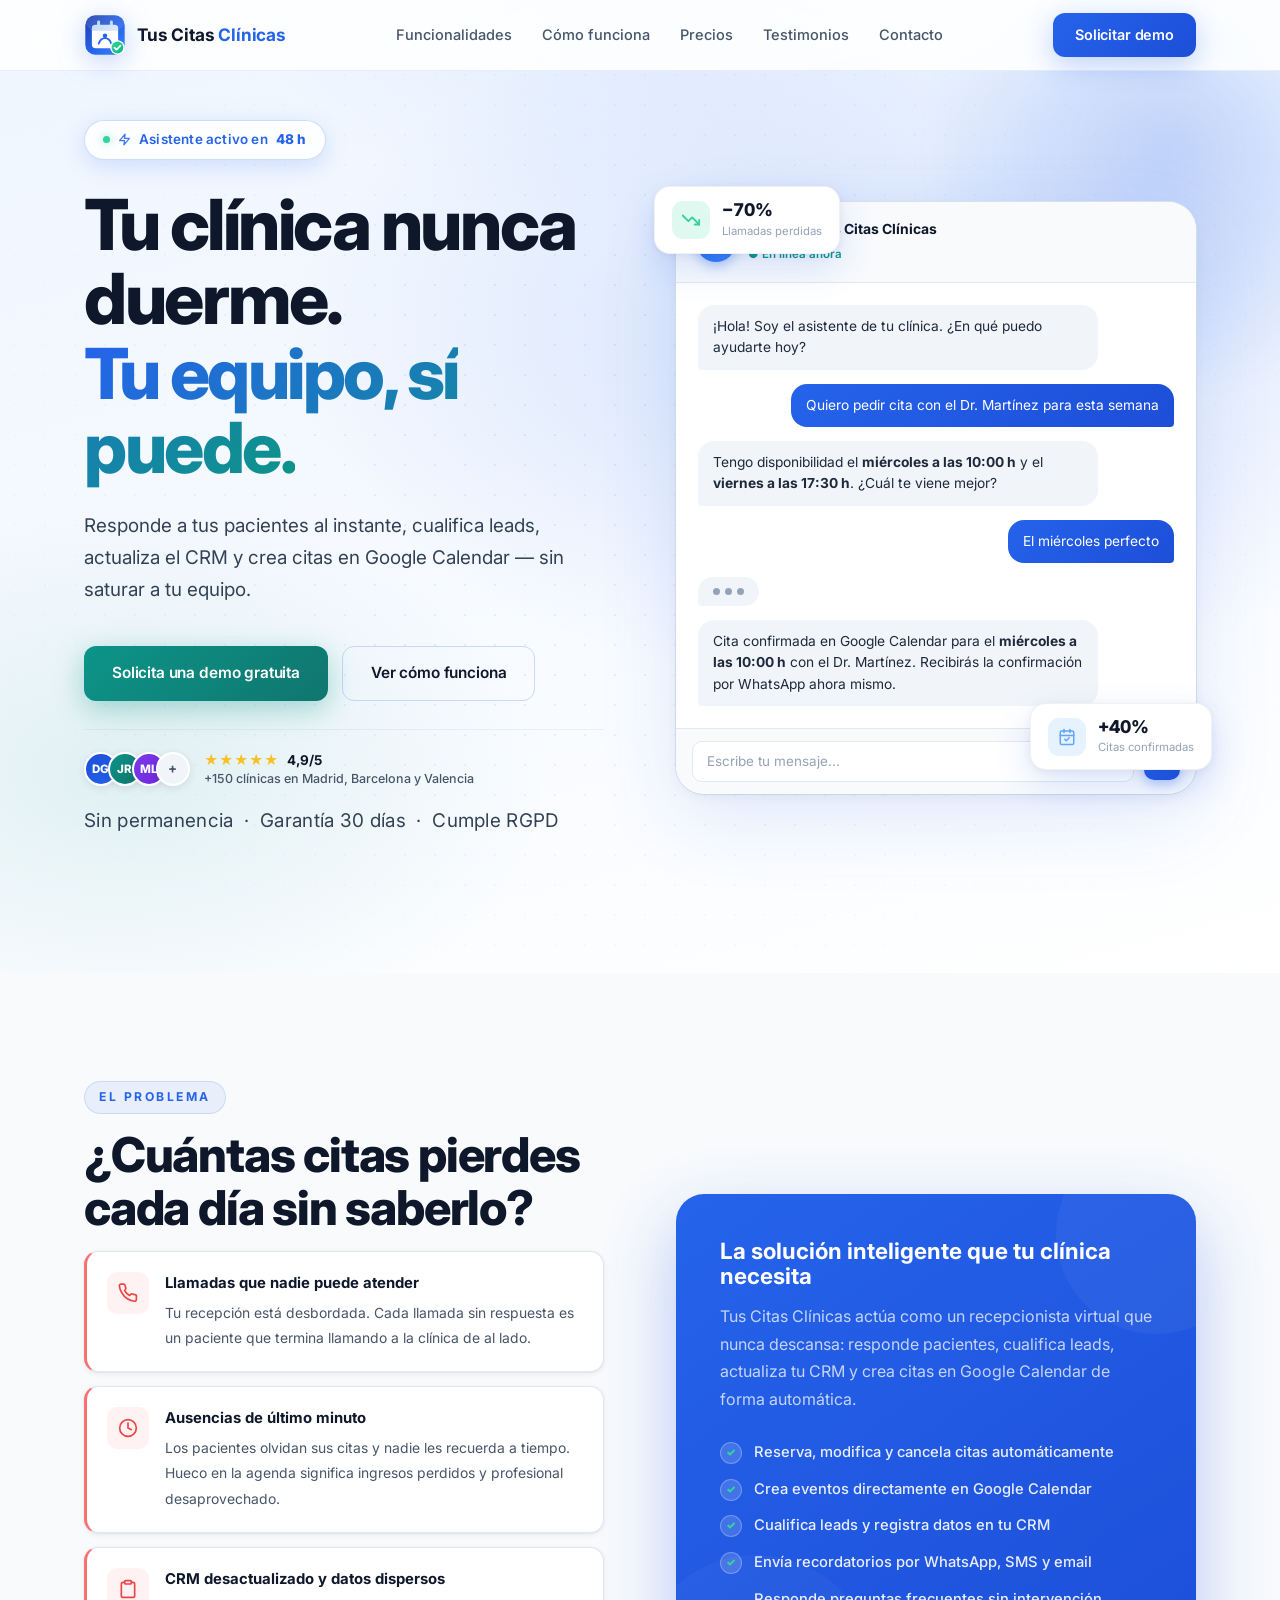
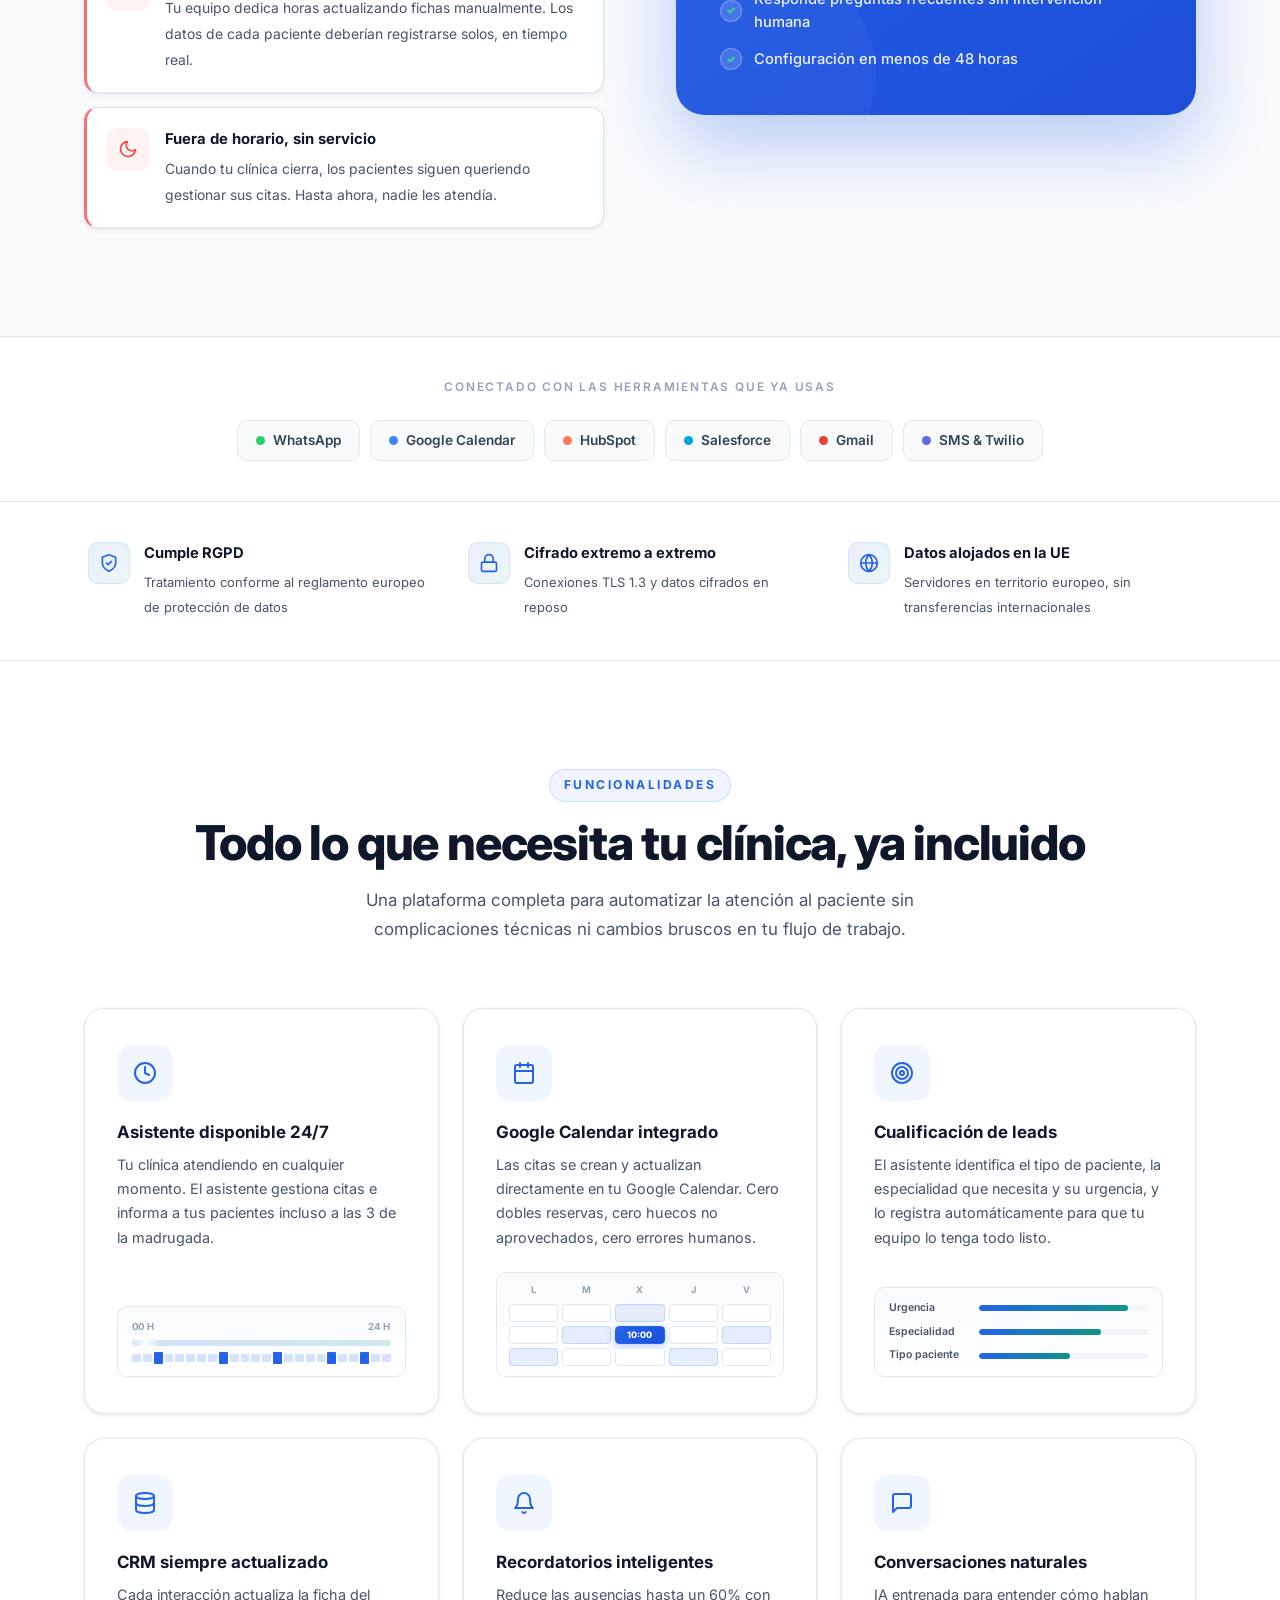
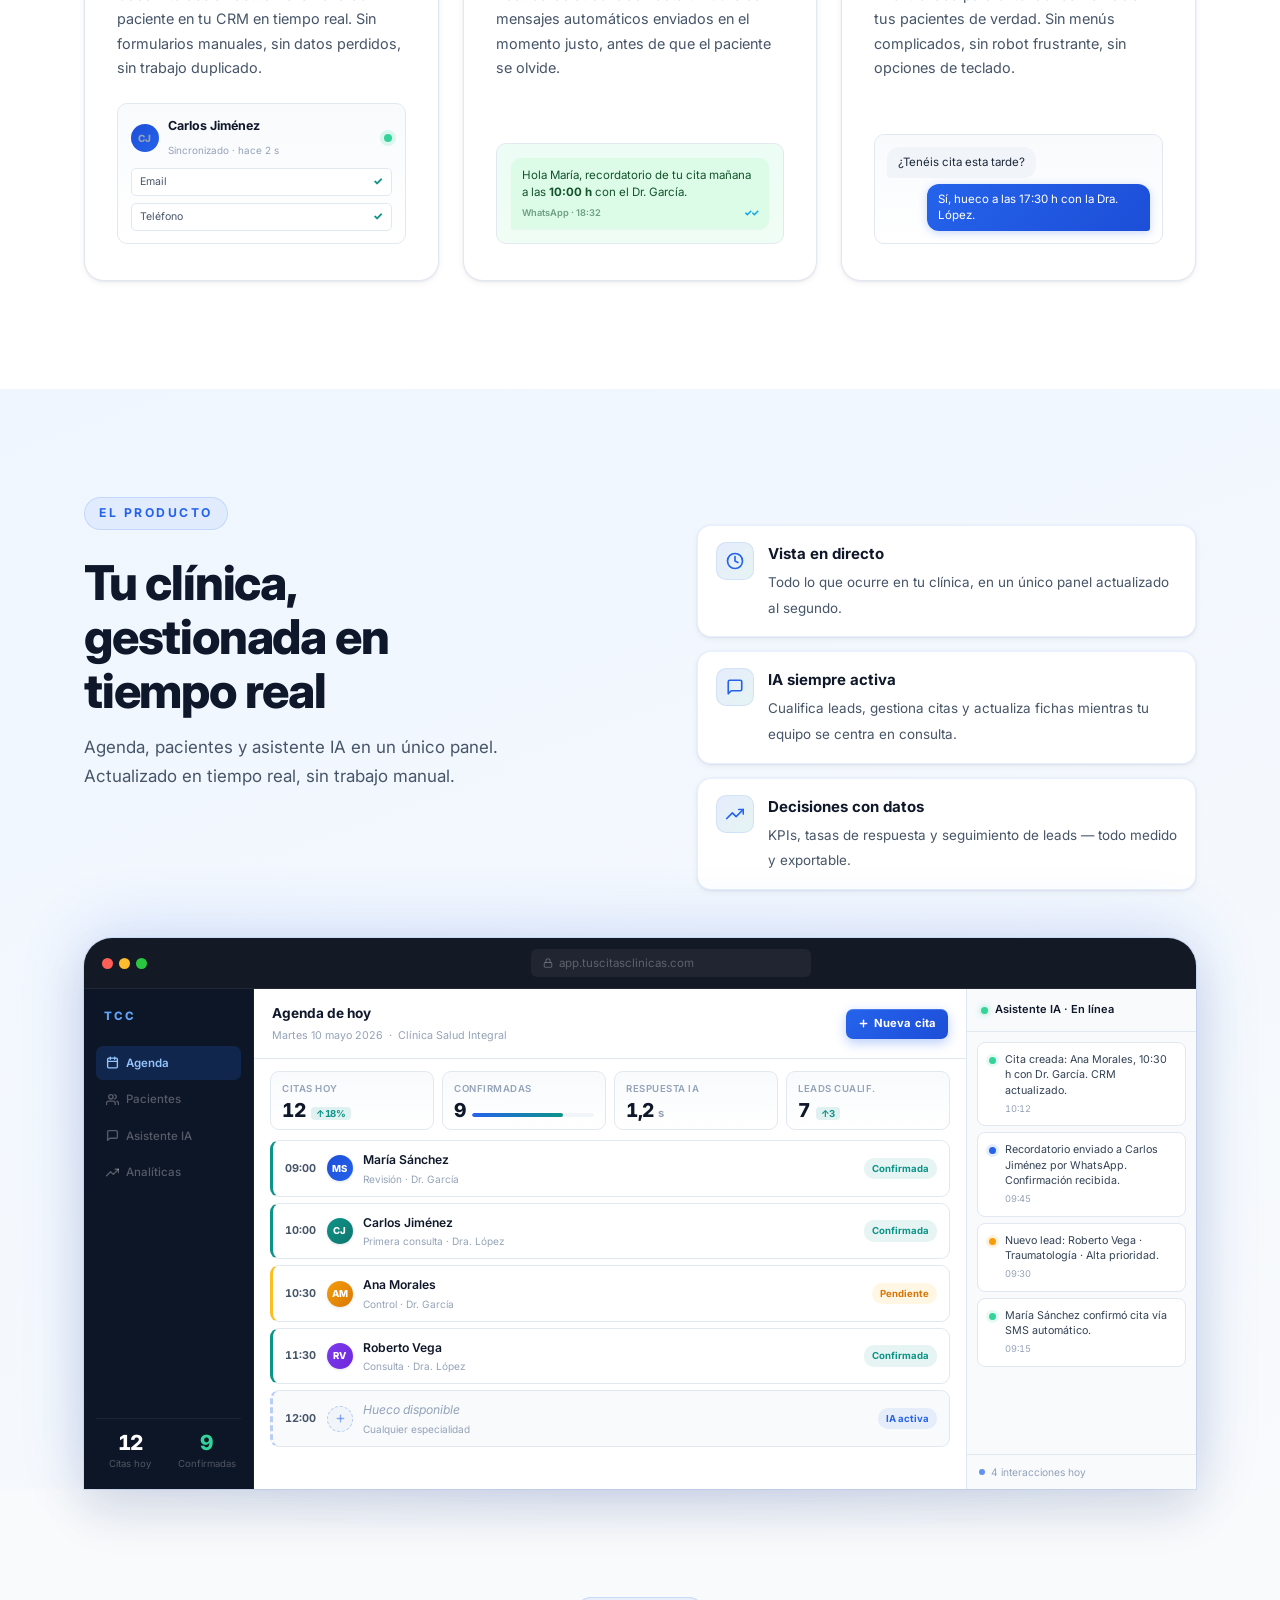
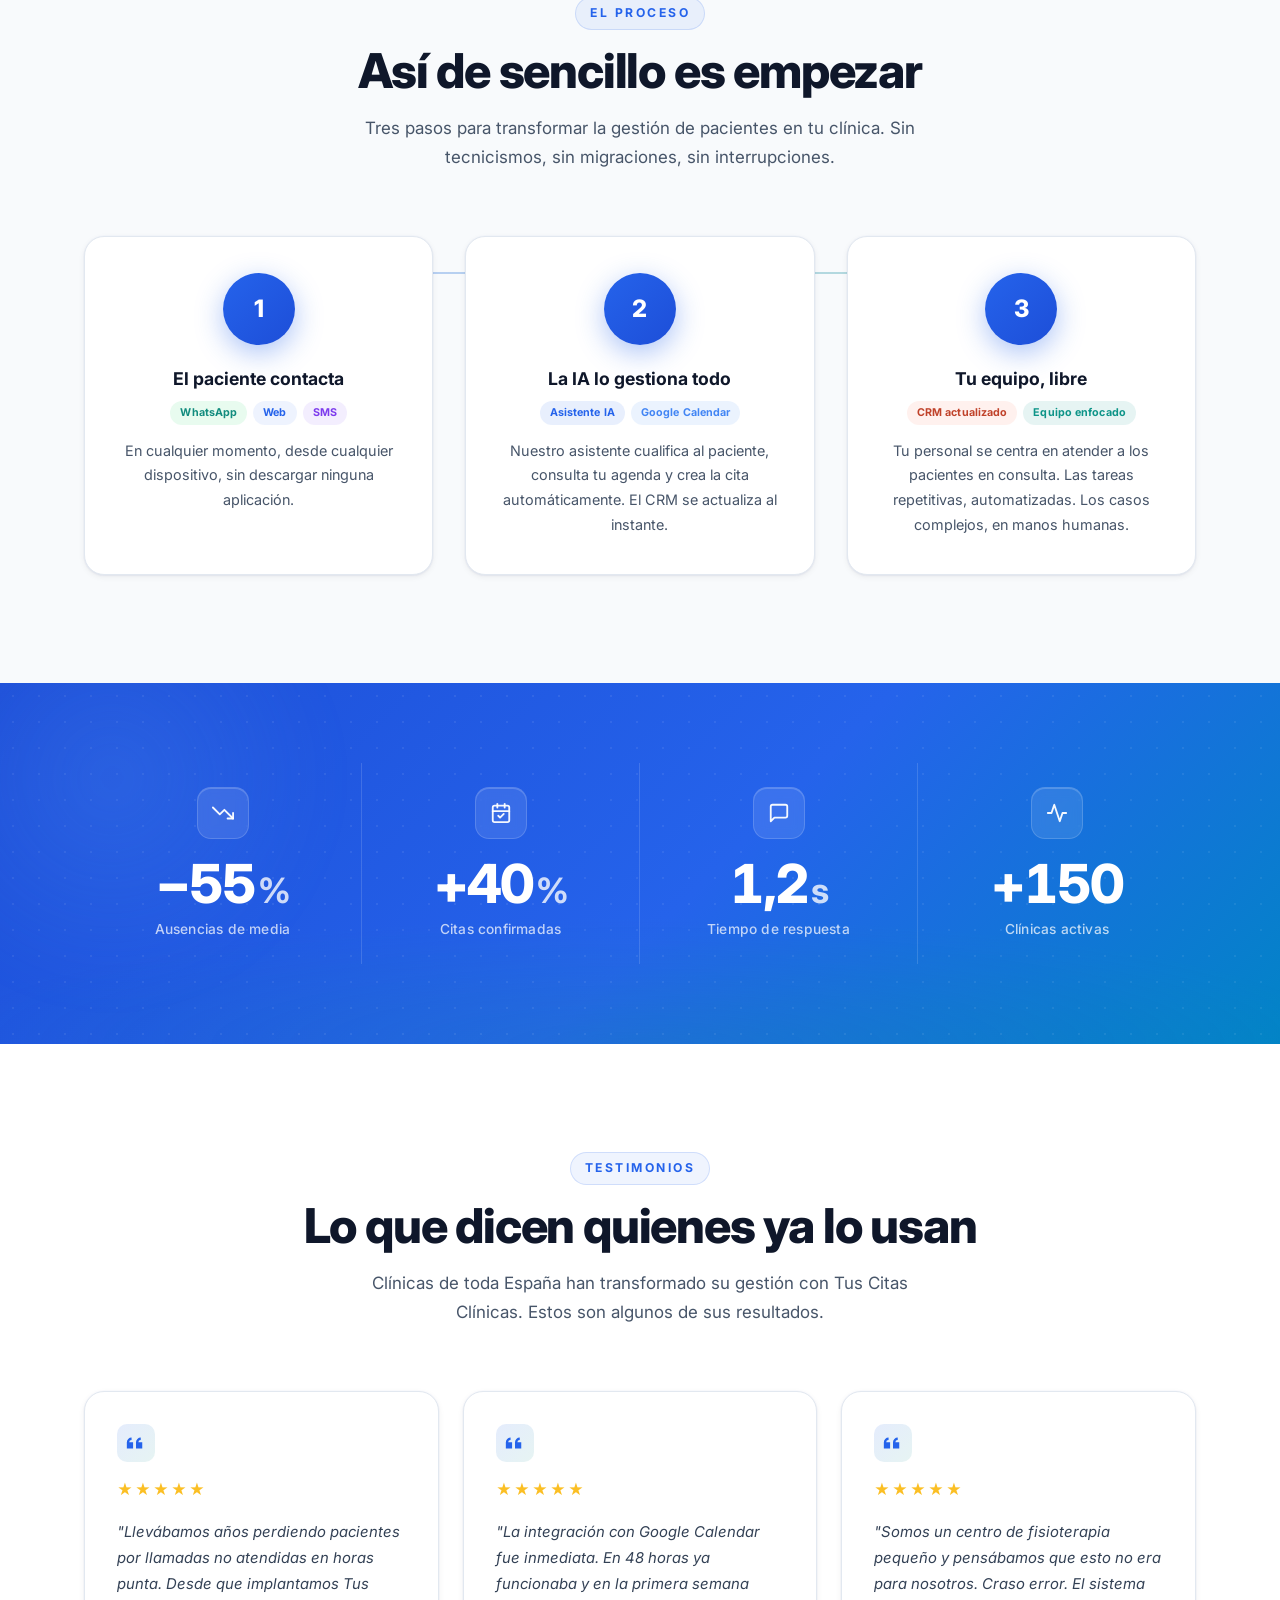
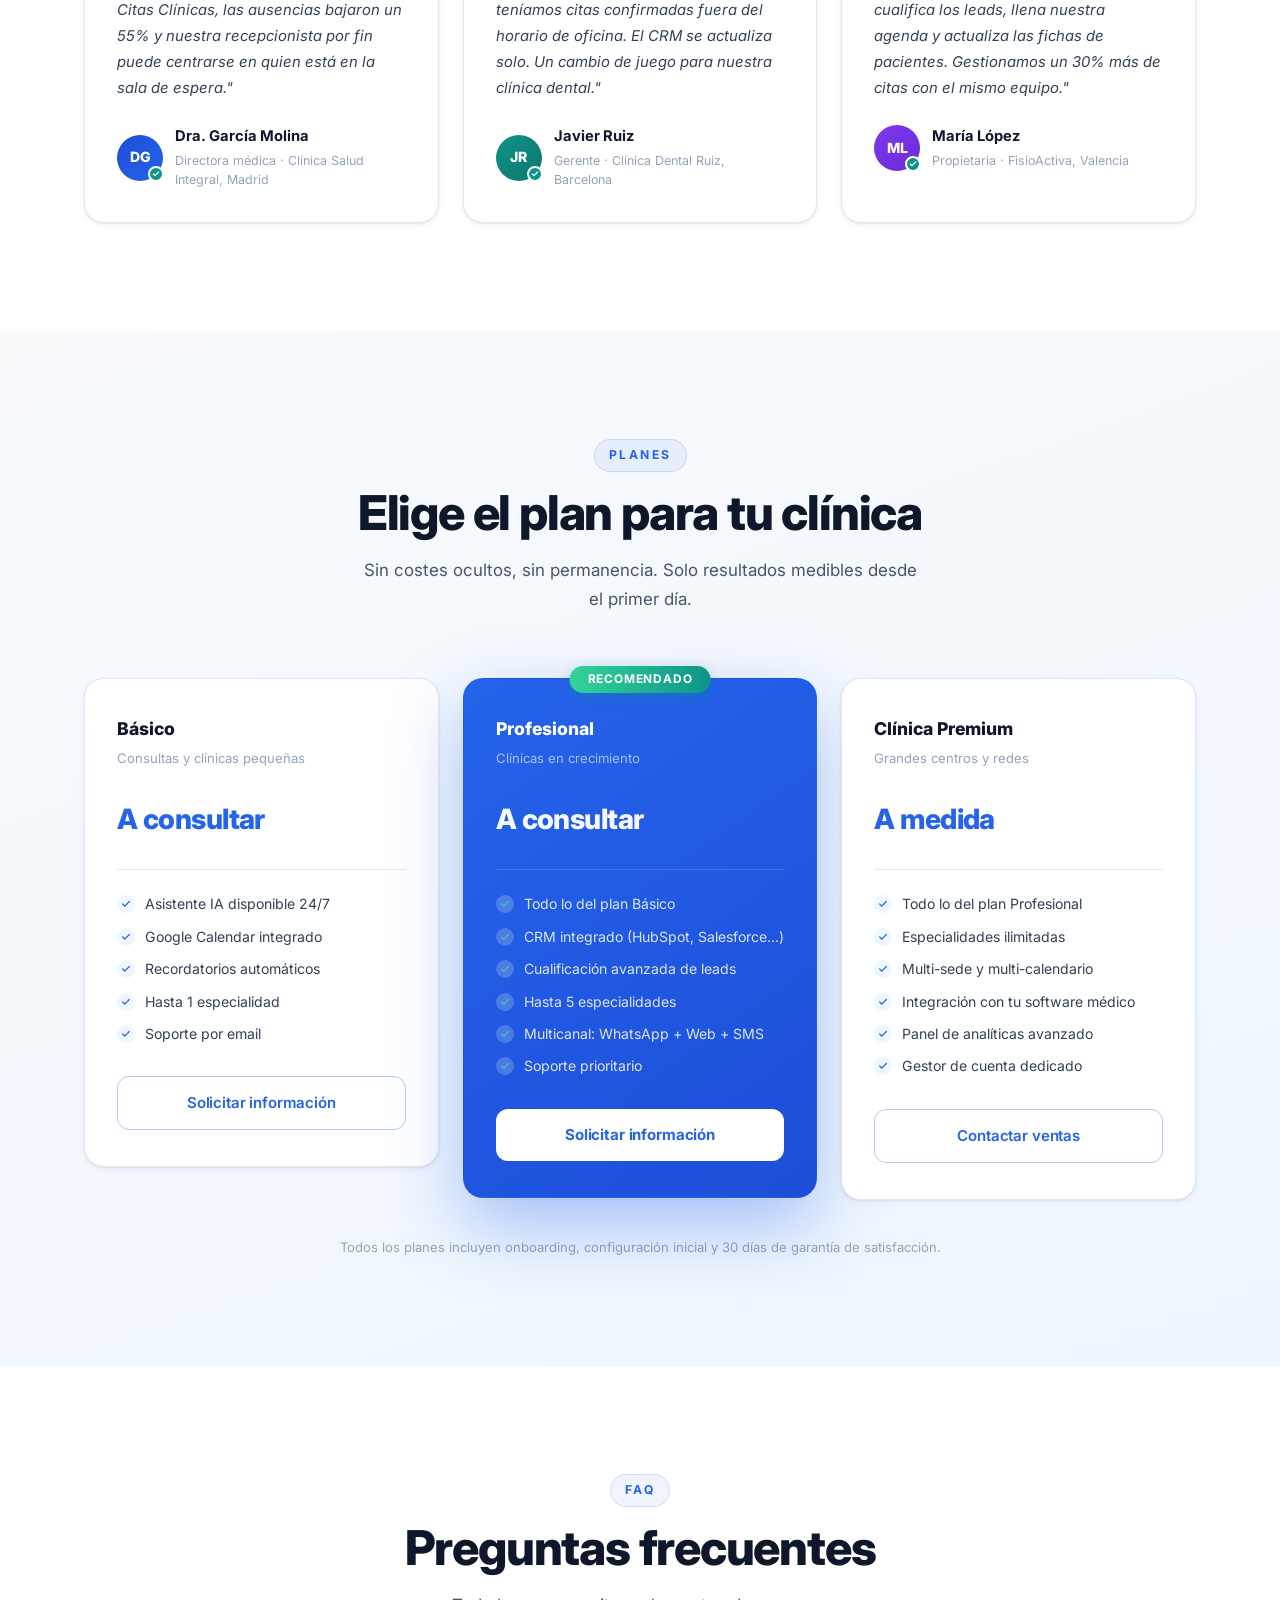
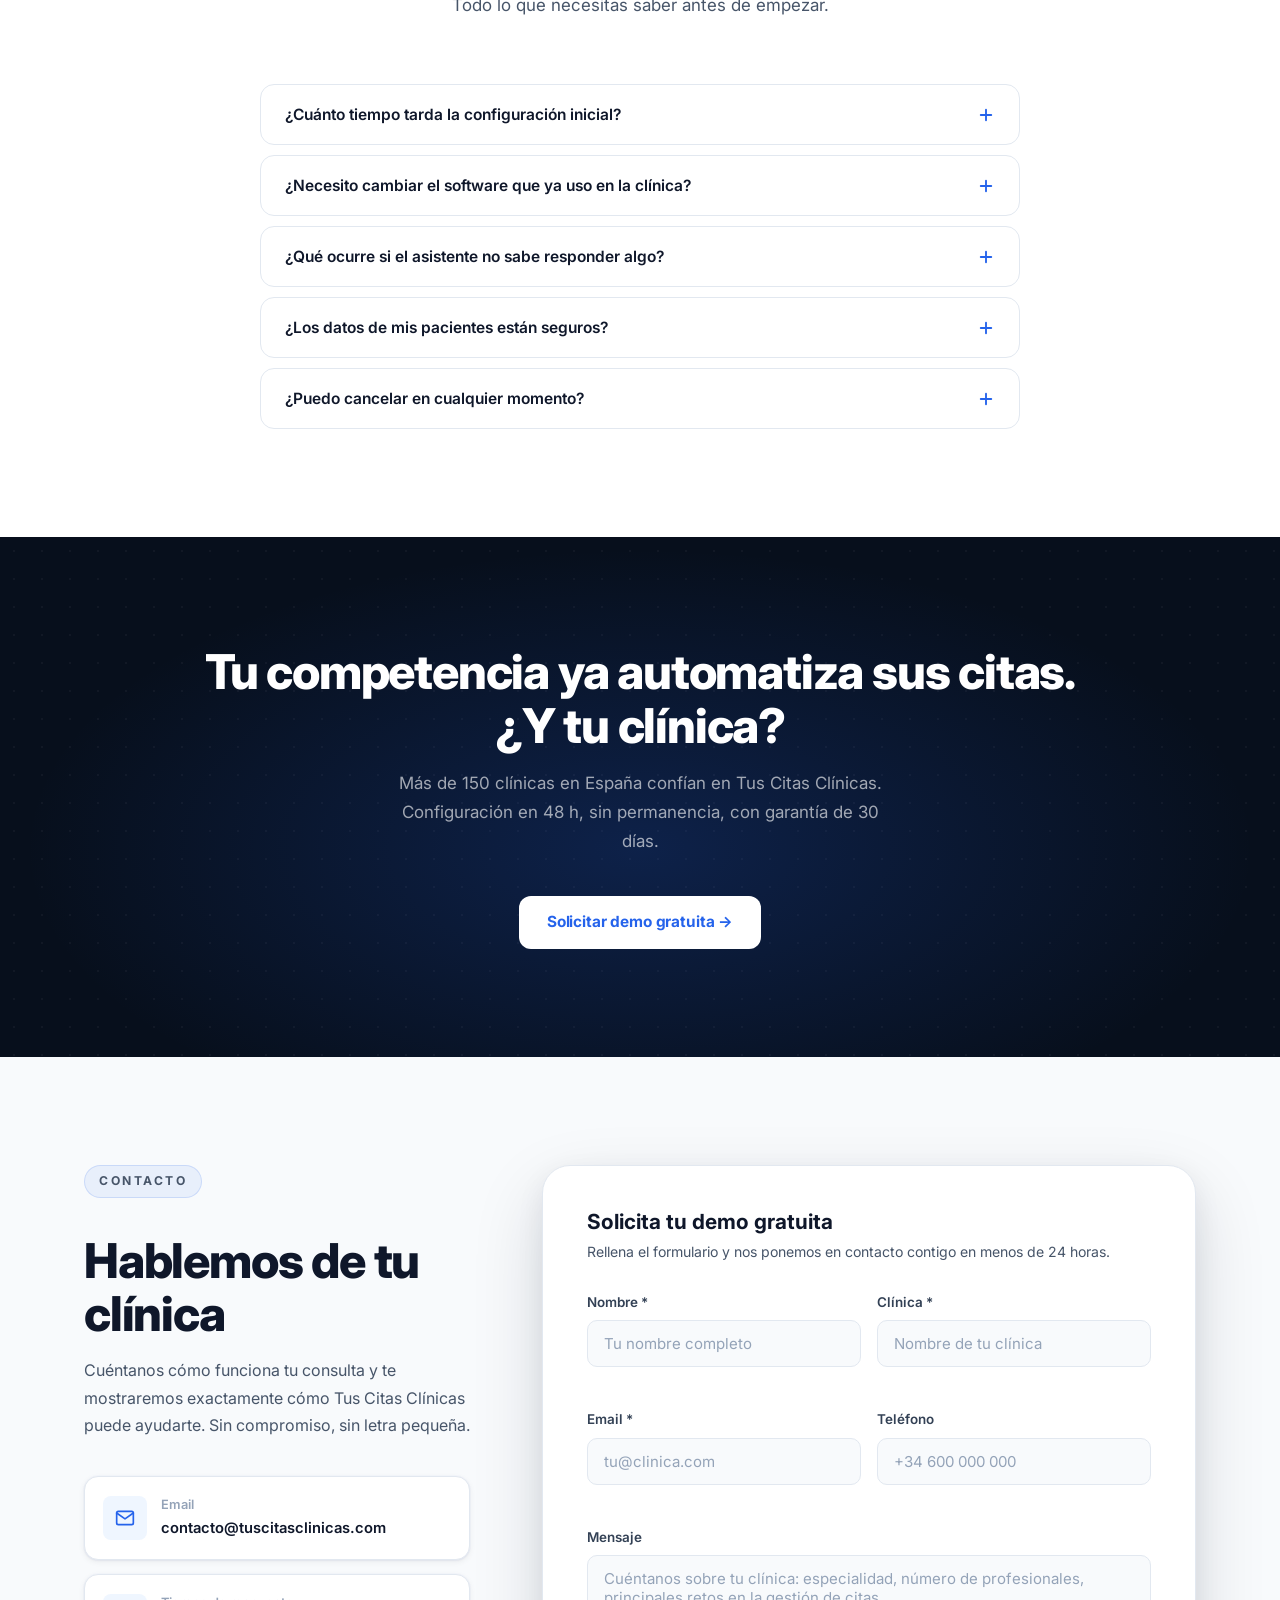
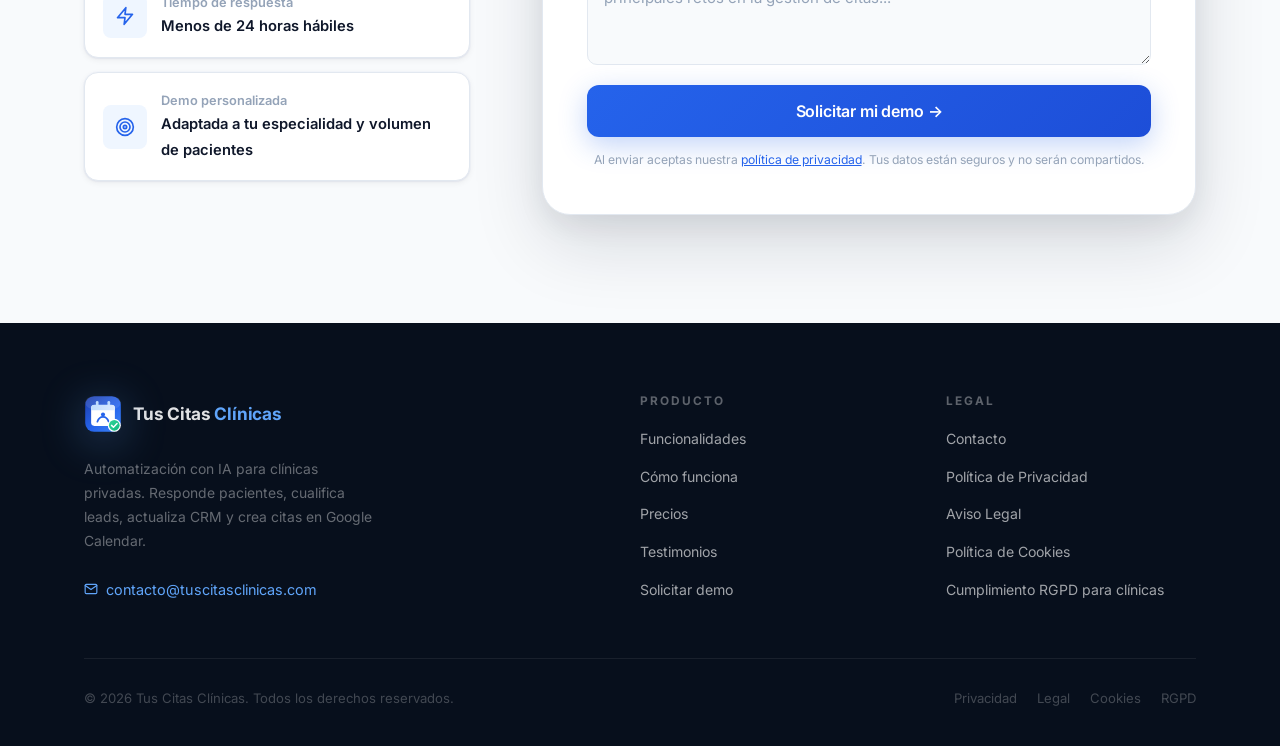
==== index.html @ cc0f6c42 "Update logo and favicon Co-Authored-By: Claude Opus 4.7 <noreply@anthropic.com>" ====
<!DOCTYPE html>
<html lang="es">
<head>
  <meta charset="UTF-8" />
  <meta name="viewport" content="width=device-width, initial-scale=1.0, viewport-fit=cover" />
  <meta name="theme-color" content="#2563EB" />
  <title>Tus Citas Clínicas | Automatización con IA para clínicas</title>
  <meta name="description" content="Asistente de IA para clínicas que responde pacientes, cualifica leads, actualiza CRM y crea solicitudes de cita en Google Calendar." />
  <link rel="icon" href="assets/favicon.svg" type="image/svg+xml">
  <link rel="apple-touch-icon" href="assets/favicon.svg">
  <link rel="preconnect" href="https://fonts.googleapis.com">
  <link rel="preconnect" href="https://fonts.gstatic.com" crossorigin>
  <link href="https://fonts.googleapis.com/css2?family=Inter:wght@400;500;600;700;800&display=swap" rel="stylesheet">
  <link rel="stylesheet" href="styles.css" />
</head>
<body>

  <!-- NAV -->
  <nav id="navbar">
    <div class="container">
      <div class="nav-inner">
        <a href="#hero" class="nav-logo" aria-label="Tus Citas Clínicas - Inicio">
          <img src="assets/favicon.svg" alt="" class="brand-icon" width="42" height="42">
          <span class="brand-text">Tus Citas <span class="logo-accent">Clínicas</span></span>
        </a>
        <ul class="nav-links">
          <li><a href="#funcionalidades">Funcionalidades</a></li>
          <li><a href="#como-funciona">Cómo funciona</a></li>
          <li><a href="#precios">Precios</a></li>
          <li><a href="#testimonios">Testimonios</a></li>
          <li><a href="#contacto">Contacto</a></li>
        </ul>
        <div class="nav-cta">
          <a href="#contacto" class="btn btn-primary">Solicitar demo</a>
        </div>
        <div class="hamburger" id="hamburger" onclick="toggleMenu()">
          <span></span><span></span><span></span>
        </div>
      </div>
    </div>
    <div class="mobile-menu" id="mobileMenu">
      <a href="#funcionalidades" onclick="toggleMenu()">Funcionalidades</a>
      <a href="#como-funciona" onclick="toggleMenu()">Cómo funciona</a>
      <a href="#precios" onclick="toggleMenu()">Precios</a>
      <a href="#testimonios" onclick="toggleMenu()">Testimonios</a>
      <a href="#contacto" onclick="toggleMenu()">Contacto</a>
      <a href="#contacto" class="btn btn-primary" onclick="toggleMenu()">Solicitar demo</a>
    </div>
  </nav>

  <!-- HERO -->
  <section id="hero">
    <div class="container">
      <div class="hero-grid">
        <div class="hero-text">
          <div class="hero-badge">
            <span class="badge badge-hero">
              <span class="badge-dot"></span>
              <svg width="13" height="13" viewBox="0 0 24 24" fill="none" stroke="currentColor" stroke-width="2.5" stroke-linecap="round" stroke-linejoin="round" style="opacity:.85"><path d="M13 2L3 14h9l-1 8 10-12h-9l1-8z"/></svg>
              Asistente activo en <strong style="font-weight:800">48&nbsp;h</strong>
            </span>
          </div>
          <h1>Tu clínica nunca duerme.<br><span class="gradient-text">Tu equipo, sí puede.</span></h1>
          <p>Responde a tus pacientes al instante, cualifica leads, actualiza el CRM y crea citas en Google Calendar — sin saturar a tu equipo.</p>
          <div class="hero-btns">
            <a href="#contacto" class="btn btn-mint">Solicita una demo gratuita</a>
            <a href="#como-funciona" class="btn btn-ghost">Ver cómo funciona</a>
          </div>
          <div class="hero-trust">
            <div class="trust-avatars">
              <div class="trust-avatar" style="background:linear-gradient(135deg,#1D4ED8,#2563EB)">DG</div>
              <div class="trust-avatar" style="background:linear-gradient(135deg,#0D9488,#0F766E)">JR</div>
              <div class="trust-avatar" style="background:linear-gradient(135deg,#7C3AED,#6D28D9)">ML</div>
              <div class="trust-avatar trust-avatar-more">+</div>
            </div>
            <div class="trust-text">
              <div class="trust-rating">
                <span class="trust-stars">★★★★★</span>
                <strong>4,9/5</strong>
              </div>
              <span class="trust-meta">+150 clínicas en Madrid, Barcelona y Valencia</span>
            </div>
          </div>
          <p class="hero-note">Sin permanencia &nbsp;·&nbsp; Garantía 30 días &nbsp;·&nbsp; Cumple RGPD</p>
        </div>

        <div class="hero-visual">
          <!-- Floating badge 1 -->
          <div class="hero-float-badge hero-float-badge-1">
            <div class="float-icon" style="background:rgba(52,211,153,0.15);">
              <svg width="18" height="18" viewBox="0 0 24 24" fill="none" stroke="#34D399" stroke-width="2.5" stroke-linecap="round" stroke-linejoin="round"><polyline points="23 18 13.5 8.5 8.5 13.5 1 6"/><polyline points="17 18 23 18 23 12"/></svg>
            </div>
            <div>
              <strong>−70%</strong>
              <span>Llamadas perdidas</span>
            </div>
          </div>

          <!-- Chat mockup -->
          <div class="chat-mockup">
            <div class="chat-header">
              <div class="chat-avatar">AI</div>
              <div class="chat-header-info">
                <strong>Asistente Tus Citas Clínicas</strong>
                <span>● En línea ahora</span>
              </div>
            </div>
            <div class="chat-body">
              <div class="msg msg-bot">¡Hola! Soy el asistente de tu clínica. ¿En qué puedo ayudarte hoy?</div>
              <div class="msg msg-user">Quiero pedir cita con el Dr. Martínez para esta semana</div>
              <div class="msg msg-bot">Tengo disponibilidad el <strong>miércoles a las 10:00 h</strong> y el <strong>viernes a las 17:30 h</strong>. ¿Cuál te viene mejor?</div>
              <div class="msg msg-user">El miércoles perfecto</div>
              <div class="typing-bubble"><span></span><span></span><span></span></div>
              <div class="msg msg-bot">Cita confirmada en Google Calendar para el <strong>miércoles a las 10:00 h</strong> con el Dr. Martínez. Recibirás la confirmación por WhatsApp ahora mismo.</div>
            </div>
            <div class="chat-input">
              <div class="chat-input-field">Escribe tu mensaje...</div>
              <div class="chat-send">
                <svg width="15" height="15" viewBox="0 0 24 24" fill="none" stroke="white" stroke-width="2.5" stroke-linecap="round" stroke-linejoin="round"><line x1="22" y1="2" x2="11" y2="13"/><polygon points="22 2 15 22 11 13 2 9 22 2"/></svg>
              </div>
            </div>
          </div>

          <!-- Floating badge 2 -->
          <div class="hero-float-badge hero-float-badge-2">
            <div class="float-icon" style="background:rgba(96,165,250,0.15);">
              <svg width="18" height="18" viewBox="0 0 24 24" fill="none" stroke="#60A5FA" stroke-width="2" stroke-linecap="round" stroke-linejoin="round"><rect x="3" y="4" width="18" height="18" rx="2" ry="2"/><line x1="16" y1="2" x2="16" y2="6"/><line x1="8" y1="2" x2="8" y2="6"/><line x1="3" y1="10" x2="21" y2="10"/><polyline points="9 15 11 17 15 13"/></svg>
            </div>
            <div>
              <strong>+40%</strong>
              <span>Citas confirmadas</span>
            </div>
          </div>
        </div>
      </div>
    </div>
  </section>

  <!-- PROBLEMA -->
  <section id="problema">
    <div class="container">
      <div class="problema-grid">
        <div>
          <p class="section-label">El problema</p>
          <h2 class="section-title">¿Cuántas citas pierdes cada día sin saberlo?</h2>
          <ul class="pain-list">
            <li class="pain-item fade-up">
              <div class="pain-icon">
                <svg width="20" height="20" viewBox="0 0 24 24" fill="none" stroke="currentColor" stroke-width="2" stroke-linecap="round" stroke-linejoin="round"><path d="M22 16.92v3a2 2 0 0 1-2.18 2 19.79 19.79 0 0 1-8.63-3.07A19.5 19.5 0 0 1 4.69 12 19.79 19.79 0 0 1 1.61 3.53a2 2 0 0 1 1.99-2.18h3a2 2 0 0 1 2 1.72c.127.96.361 1.903.7 2.81a2 2 0 0 1-.45 2.11L7.91 8.96a16 16 0 0 0 6 6l1.27-1.27a2 2 0 0 1 2.11-.45c.907.339 1.85.573 2.81.7A2 2 0 0 1 22 16.92z"/></svg>
              </div>
              <div>
                <strong>Llamadas que nadie puede atender</strong>
                <span>Tu recepción está desbordada. Cada llamada sin respuesta es un paciente que termina llamando a la clínica de al lado.</span>
              </div>
            </li>
            <li class="pain-item fade-up">
              <div class="pain-icon">
                <svg width="20" height="20" viewBox="0 0 24 24" fill="none" stroke="currentColor" stroke-width="2" stroke-linecap="round" stroke-linejoin="round"><circle cx="12" cy="12" r="10"/><polyline points="12 6 12 12 16 14"/></svg>
              </div>
              <div>
                <strong>Ausencias de último minuto</strong>
                <span>Los pacientes olvidan sus citas y nadie les recuerda a tiempo. Hueco en la agenda significa ingresos perdidos y profesional desaprovechado.</span>
              </div>
            </li>
            <li class="pain-item fade-up">
              <div class="pain-icon">
                <svg width="20" height="20" viewBox="0 0 24 24" fill="none" stroke="currentColor" stroke-width="2" stroke-linecap="round" stroke-linejoin="round"><path d="M16 4h2a2 2 0 0 1 2 2v14a2 2 0 0 1-2 2H6a2 2 0 0 1-2-2V6a2 2 0 0 1 2-2h2"/><rect x="8" y="2" width="8" height="4" rx="1" ry="1"/></svg>
              </div>
              <div>
                <strong>CRM desactualizado y datos dispersos</strong>
                <span>Tu equipo dedica horas actualizando fichas manualmente. Los datos de cada paciente deberían registrarse solos, en tiempo real.</span>
              </div>
            </li>
            <li class="pain-item fade-up">
              <div class="pain-icon">
                <svg width="20" height="20" viewBox="0 0 24 24" fill="none" stroke="currentColor" stroke-width="2" stroke-linecap="round" stroke-linejoin="round"><path d="M21 12.79A9 9 0 1 1 11.21 3 7 7 0 0 0 21 12.79z"/></svg>
              </div>
              <div>
                <strong>Fuera de horario, sin servicio</strong>
                <span>Cuando tu clínica cierra, los pacientes siguen queriendo gestionar sus citas. Hasta ahora, nadie les atendía.</span>
              </div>
            </li>
          </ul>
        </div>
        <div class="fade-up">
          <div class="solution-box">
            <h3>La solución inteligente que tu clínica necesita</h3>
            <p>Tus Citas Clínicas actúa como un recepcionista virtual que nunca descansa: responde pacientes, cualifica leads, actualiza tu CRM y crea citas en Google Calendar de forma automática.</p>
            <ul class="solution-points">
              <li><span class="check">✓</span> Reserva, modifica y cancela citas automáticamente</li>
              <li><span class="check">✓</span> Crea eventos directamente en Google Calendar</li>
              <li><span class="check">✓</span> Cualifica leads y registra datos en tu CRM</li>
              <li><span class="check">✓</span> Envía recordatorios por WhatsApp, SMS y email</li>
              <li><span class="check">✓</span> Responde preguntas frecuentes sin intervención humana</li>
              <li><span class="check">✓</span> Configuración en menos de 48 horas</li>
            </ul>
          </div>
        </div>
      </div>
    </div>
  </section>

  <!-- INTEGRACIONES -->
  <div id="integraciones">
    <div class="container">
      <p class="integ-label">Conectado con las herramientas que ya usas</p>
      <div class="integ-grid">
        <div class="integ-chip">
          <span class="integ-dot" style="background:#25D366"></span>
          WhatsApp
        </div>
        <div class="integ-chip">
          <span class="integ-dot" style="background:#4285F4"></span>
          Google Calendar
        </div>
        <div class="integ-chip">
          <span class="integ-dot" style="background:#FF7A59"></span>
          HubSpot
        </div>
        <div class="integ-chip">
          <span class="integ-dot" style="background:#00A1E0"></span>
          Salesforce
        </div>
        <div class="integ-chip">
          <span class="integ-dot" style="background:#EA4335"></span>
          Gmail
        </div>
        <div class="integ-chip">
          <span class="integ-dot" style="background:#6366F1"></span>
          SMS &amp; Twilio
        </div>
      </div>
    </div>
  </div>

  <!-- COMPLIANCE / TRUST -->
  <div id="compliance">
    <div class="container">
      <div class="compliance-grid">
        <div class="compliance-item">
          <div class="compliance-icon">
            <svg width="20" height="20" viewBox="0 0 24 24" fill="none" stroke="currentColor" stroke-width="2" stroke-linecap="round" stroke-linejoin="round"><path d="M12 22s8-4 8-10V5l-8-3-8 3v7c0 6 8 10 8 10z"/><polyline points="9 12 11 14 15 10"/></svg>
          </div>
          <div class="compliance-text">
            <strong>Cumple RGPD</strong>
            <span>Tratamiento conforme al reglamento europeo de protección de datos</span>
          </div>
        </div>
        <div class="compliance-item">
          <div class="compliance-icon">
            <svg width="20" height="20" viewBox="0 0 24 24" fill="none" stroke="currentColor" stroke-width="2" stroke-linecap="round" stroke-linejoin="round"><rect x="3" y="11" width="18" height="11" rx="2"/><path d="M7 11V7a5 5 0 0 1 10 0v4"/></svg>
          </div>
          <div class="compliance-text">
            <strong>Cifrado extremo a extremo</strong>
            <span>Conexiones TLS 1.3 y datos cifrados en reposo</span>
          </div>
        </div>
        <div class="compliance-item">
          <div class="compliance-icon">
            <svg width="20" height="20" viewBox="0 0 24 24" fill="none" stroke="currentColor" stroke-width="2" stroke-linecap="round" stroke-linejoin="round"><circle cx="12" cy="12" r="10"/><line x1="2" y1="12" x2="22" y2="12"/><path d="M12 2a15.3 15.3 0 0 1 4 10 15.3 15.3 0 0 1-4 10 15.3 15.3 0 0 1-4-10 15.3 15.3 0 0 1 4-10z"/></svg>
          </div>
          <div class="compliance-text">
            <strong>Datos alojados en la UE</strong>
            <span>Servidores en territorio europeo, sin transferencias internacionales</span>
          </div>
        </div>
      </div>
    </div>
  </div>

  <!-- FUNCIONALIDADES -->
  <section id="funcionalidades">
    <div class="container">
      <div class="section-header centered">
        <p class="section-label">Funcionalidades</p>
        <h2 class="section-title">Todo lo que necesita tu clínica, ya incluido</h2>
        <p class="section-subtitle">Una plataforma completa para automatizar la atención al paciente sin complicaciones técnicas ni cambios bruscos en tu flujo de trabajo.</p>
      </div>
      <div class="features-grid">
        <div class="feature-card fade-up">
          <div class="feature-icon">
            <svg width="24" height="24" viewBox="0 0 24 24" fill="none" stroke="currentColor" stroke-width="2" stroke-linecap="round" stroke-linejoin="round"><circle cx="12" cy="12" r="10"/><polyline points="12 6 12 12 16 14"/></svg>
          </div>
          <h3>Asistente disponible 24/7</h3>
          <p>Tu clínica atendiendo en cualquier momento. El asistente gestiona citas e informa a tus pacientes incluso a las 3 de la madrugada.</p>
          <div class="feature-preview preview-247">
            <div class="preview-247-label"><span>00 h</span><span>24 h</span></div>
            <div class="preview-247-track">
              <span class="preview-247-pulse"></span>
            </div>
            <div class="preview-247-dots">
              <span></span><span></span><span></span><span></span><span></span><span></span><span></span><span></span><span></span><span></span><span></span><span></span><span></span><span></span><span></span><span></span><span></span><span></span><span></span><span></span><span></span><span></span><span></span><span></span>
            </div>
          </div>
        </div>
        <div class="feature-card fade-up">
          <div class="feature-icon">
            <svg width="24" height="24" viewBox="0 0 24 24" fill="none" stroke="currentColor" stroke-width="2" stroke-linecap="round" stroke-linejoin="round"><rect x="3" y="4" width="18" height="18" rx="2" ry="2"/><line x1="16" y1="2" x2="16" y2="6"/><line x1="8" y1="2" x2="8" y2="6"/><line x1="3" y1="10" x2="21" y2="10"/></svg>
          </div>
          <h3>Google Calendar integrado</h3>
          <p>Las citas se crean y actualizan directamente en tu Google Calendar. Cero dobles reservas, cero huecos no aprovechados, cero errores humanos.</p>
          <div class="feature-preview preview-cal">
            <div class="preview-cal-head">
              <span>L</span><span>M</span><span>X</span><span>J</span><span>V</span>
            </div>
            <div class="preview-cal-grid">
              <span></span><span></span><span class="cal-busy"></span><span></span><span></span>
              <span></span><span class="cal-busy"></span><span class="cal-active">10:00</span><span></span><span class="cal-busy"></span>
              <span class="cal-busy"></span><span></span><span></span><span class="cal-busy"></span><span></span>
            </div>
          </div>
        </div>
        <div class="feature-card fade-up">
          <div class="feature-icon">
            <svg width="24" height="24" viewBox="0 0 24 24" fill="none" stroke="currentColor" stroke-width="2" stroke-linecap="round" stroke-linejoin="round"><circle cx="12" cy="12" r="10"/><circle cx="12" cy="12" r="6"/><circle cx="12" cy="12" r="2"/></svg>
          </div>
          <h3>Cualificación de leads</h3>
          <p>El asistente identifica el tipo de paciente, la especialidad que necesita y su urgencia, y lo registra automáticamente para que tu equipo lo tenga todo listo.</p>
          <div class="feature-preview preview-lead">
            <div class="preview-lead-row"><span class="preview-lead-label">Urgencia</span><span class="preview-lead-bar"><span style="width:88%"></span></span></div>
            <div class="preview-lead-row"><span class="preview-lead-label">Especialidad</span><span class="preview-lead-bar"><span style="width:72%"></span></span></div>
            <div class="preview-lead-row"><span class="preview-lead-label">Tipo paciente</span><span class="preview-lead-bar"><span style="width:54%"></span></span></div>
          </div>
        </div>
        <div class="feature-card fade-up">
          <div class="feature-icon">
            <svg width="24" height="24" viewBox="0 0 24 24" fill="none" stroke="currentColor" stroke-width="2" stroke-linecap="round" stroke-linejoin="round"><ellipse cx="12" cy="5" rx="9" ry="3"/><path d="M21 12c0 1.66-4 3-9 3s-9-1.34-9-3"/><path d="M3 5v14c0 1.66 4 3 9 3s9-1.34 9-3V5"/></svg>
          </div>
          <h3>CRM siempre actualizado</h3>
          <p>Cada interacción actualiza la ficha del paciente en tu CRM en tiempo real. Sin formularios manuales, sin datos perdidos, sin trabajo duplicado.</p>
          <div class="feature-preview preview-crm">
            <div class="preview-crm-head">
              <span class="preview-crm-avatar" style="background:linear-gradient(135deg,#1D4ED8,#2563EB)">CJ</span>
              <div>
                <strong>Carlos Jiménez</strong>
                <span>Sincronizado · hace 2 s</span>
              </div>
              <span class="preview-crm-pulse"></span>
            </div>
            <div class="preview-crm-row"><span>Email</span><span class="ok">✓</span></div>
            <div class="preview-crm-row"><span>Teléfono</span><span class="ok">✓</span></div>
          </div>
        </div>
        <div class="feature-card fade-up">
          <div class="feature-icon">
            <svg width="24" height="24" viewBox="0 0 24 24" fill="none" stroke="currentColor" stroke-width="2" stroke-linecap="round" stroke-linejoin="round"><path d="M18 8A6 6 0 0 0 6 8c0 7-3 9-3 9h18s-3-2-3-9"/><path d="M13.73 21a2 2 0 0 1-3.46 0"/></svg>
          </div>
          <h3>Recordatorios inteligentes</h3>
          <p>Reduce las ausencias hasta un 60% con mensajes automáticos enviados en el momento justo, antes de que el paciente se olvide.</p>
          <div class="feature-preview preview-rem">
            <div class="preview-rem-bubble">
              Hola María, recordatorio de tu cita mañana a las <strong>10:00&nbsp;h</strong> con el Dr. García.
              <div class="preview-rem-meta"><span>WhatsApp · 18:32</span><span class="check-mark">✓✓</span></div>
            </div>
          </div>
        </div>
        <div class="feature-card fade-up">
          <div class="feature-icon">
            <svg width="24" height="24" viewBox="0 0 24 24" fill="none" stroke="currentColor" stroke-width="2" stroke-linecap="round" stroke-linejoin="round"><path d="M21 15a2 2 0 0 1-2 2H7l-4 4V5a2 2 0 0 1 2-2h14a2 2 0 0 1 2 2z"/></svg>
          </div>
          <h3>Conversaciones naturales</h3>
          <p>IA entrenada para entender cómo hablan tus pacientes de verdad. Sin menús complicados, sin robot frustrante, sin opciones de teclado.</p>
          <div class="feature-preview preview-chat">
            <div class="preview-chat-msg msg-in">¿Tenéis cita esta tarde?</div>
            <div class="preview-chat-msg msg-out">Sí, hueco a las 17:30 h con la Dra. López.</div>
          </div>
        </div>
      </div>
    </div>
  </section>

  <!-- PRODUCTO -->
  <section id="producto">
    <div class="container">
      <div class="producto-intro">
        <div class="producto-intro-left fade-up">
          <p class="section-label producto-label">El producto</p>
          <h2 class="producto-title">Tu clínica, gestionada en tiempo real</h2>
          <p class="section-subtitle producto-sub">Agenda, pacientes y asistente IA en un único panel. Actualizado en tiempo real, sin trabajo manual.</p>
        </div>
        <div class="producto-intro-right fade-up">
          <div class="producto-feature">
            <div class="producto-feature-icon">
              <svg width="18" height="18" viewBox="0 0 24 24" fill="none" stroke="currentColor" stroke-width="2.2" stroke-linecap="round" stroke-linejoin="round"><circle cx="12" cy="12" r="10"/><polyline points="12 6 12 12 16 14"/></svg>
            </div>
            <div>
              <strong>Vista en directo</strong>
              <span>Todo lo que ocurre en tu clínica, en un único panel actualizado al segundo.</span>
            </div>
          </div>
          <div class="producto-feature">
            <div class="producto-feature-icon">
              <svg width="18" height="18" viewBox="0 0 24 24" fill="none" stroke="currentColor" stroke-width="2.2" stroke-linecap="round" stroke-linejoin="round"><path d="M21 15a2 2 0 0 1-2 2H7l-4 4V5a2 2 0 0 1 2-2h14a2 2 0 0 1 2 2z"/></svg>
            </div>
            <div>
              <strong>IA siempre activa</strong>
              <span>Cualifica leads, gestiona citas y actualiza fichas mientras tu equipo se centra en consulta.</span>
            </div>
          </div>
          <div class="producto-feature">
            <div class="producto-feature-icon">
              <svg width="18" height="18" viewBox="0 0 24 24" fill="none" stroke="currentColor" stroke-width="2.2" stroke-linecap="round" stroke-linejoin="round"><polyline points="23 6 13.5 15.5 8.5 10.5 1 18"/><polyline points="17 6 23 6 23 12"/></svg>
            </div>
            <div>
              <strong>Decisiones con datos</strong>
              <span>KPIs, tasas de respuesta y seguimiento de leads — todo medido y exportable.</span>
            </div>
          </div>
        </div>
      </div>
    </div>
    <div class="product-window-wrap">
      <div class="container">
        <div class="product-window">
          <div class="product-chrome">
            <div class="product-dots">
              <span class="dot dot-red"></span>
              <span class="dot dot-yellow"></span>
              <span class="dot dot-green-c"></span>
            </div>
            <div class="product-url">
              <svg width="10" height="10" viewBox="0 0 24 24" fill="none" stroke="currentColor" stroke-width="2.5" stroke-linecap="round" stroke-linejoin="round"><rect x="3" y="11" width="18" height="11" rx="2"/><path d="M7 11V7a5 5 0 0 1 10 0v4"/></svg>
              app.tuscitasclinicas.com
            </div>
          </div>
          <div class="product-dashboard">
            <div class="dash-sidebar">
              <div class="dash-brand">TCC</div>
              <div class="dash-nav">
                <div class="dash-nav-item dash-active">
                  <svg width="13" height="13" viewBox="0 0 24 24" fill="none" stroke="currentColor" stroke-width="2.5" stroke-linecap="round" stroke-linejoin="round"><rect x="3" y="4" width="18" height="18" rx="2"/><line x1="16" y1="2" x2="16" y2="6"/><line x1="8" y1="2" x2="8" y2="6"/><line x1="3" y1="10" x2="21" y2="10"/></svg>
                  Agenda
                </div>
                <div class="dash-nav-item">
                  <svg width="13" height="13" viewBox="0 0 24 24" fill="none" stroke="currentColor" stroke-width="2.5" stroke-linecap="round" stroke-linejoin="round"><path d="M17 21v-2a4 4 0 0 0-4-4H5a4 4 0 0 0-4 4v2"/><circle cx="9" cy="7" r="4"/><path d="M23 21v-2a4 4 0 0 0-3-3.87"/><path d="M16 3.13a4 4 0 0 1 0 7.75"/></svg>
                  Pacientes
                </div>
                <div class="dash-nav-item">
                  <svg width="13" height="13" viewBox="0 0 24 24" fill="none" stroke="currentColor" stroke-width="2.5" stroke-linecap="round" stroke-linejoin="round"><path d="M21 15a2 2 0 0 1-2 2H7l-4 4V5a2 2 0 0 1 2-2h14a2 2 0 0 1 2 2z"/></svg>
                  Asistente IA
                </div>
                <div class="dash-nav-item">
                  <svg width="13" height="13" viewBox="0 0 24 24" fill="none" stroke="currentColor" stroke-width="2.5" stroke-linecap="round" stroke-linejoin="round"><polyline points="23 6 13.5 15.5 8.5 10.5 1 18"/><polyline points="17 6 23 6 23 12"/></svg>
                  Analíticas
                </div>
              </div>
              <div class="dash-sidebar-stats">
                <div class="dash-mini-stat">
                  <div class="dash-mini-num">12</div>
                  <div class="dash-mini-label">Citas hoy</div>
                </div>
                <div class="dash-mini-stat">
                  <div class="dash-mini-num green-num">9</div>
                  <div class="dash-mini-label">Confirmadas</div>
                </div>
              </div>
            </div>
            <div class="dash-main">
              <div class="dash-main-header">
                <div>
                  <div class="dash-main-title">Agenda de hoy</div>
                  <div class="dash-main-date">Martes 10 mayo 2026 &nbsp;·&nbsp; Clínica Salud Integral</div>
                </div>
                <div class="dash-new-btn">
                  <svg width="11" height="11" viewBox="0 0 24 24" fill="none" stroke="currentColor" stroke-width="3" stroke-linecap="round" stroke-linejoin="round"><line x1="12" y1="5" x2="12" y2="19"/><line x1="5" y1="12" x2="19" y2="12"/></svg>
                  Nueva cita
                </div>
              </div>
              <div class="dash-kpis">
                <div class="dash-kpi">
                  <div class="dash-kpi-label">Citas hoy</div>
                  <div class="dash-kpi-value">12<span class="dash-kpi-trend up">↑18%</span></div>
                </div>
                <div class="dash-kpi">
                  <div class="dash-kpi-label">Confirmadas</div>
                  <div class="dash-kpi-value">9<span class="dash-kpi-bar"><span style="width:75%"></span></span></div>
                </div>
                <div class="dash-kpi">
                  <div class="dash-kpi-label">Respuesta IA</div>
                  <div class="dash-kpi-value">1,2<span class="dash-kpi-unit">s</span></div>
                </div>
                <div class="dash-kpi">
                  <div class="dash-kpi-label">Leads cualif.</div>
                  <div class="dash-kpi-value">7<span class="dash-kpi-trend up">↑3</span></div>
                </div>
              </div>
              <div class="dash-appts">
                <div class="dash-appt appt-confirmed">
                  <div class="dash-appt-time">09:00</div>
                  <div class="dash-appt-avatar" style="background:linear-gradient(135deg,#1D4ED8,#2563EB)">MS</div>
                  <div class="dash-appt-info">
                    <div class="dash-appt-name">María Sánchez</div>
                    <div class="dash-appt-spec">Revisión · Dr. García</div>
                  </div>
                  <span class="dash-appt-status status-confirmed">Confirmada</span>
                </div>
                <div class="dash-appt appt-confirmed">
                  <div class="dash-appt-time">10:00</div>
                  <div class="dash-appt-avatar" style="background:linear-gradient(135deg,#0D9488,#0F766E)">CJ</div>
                  <div class="dash-appt-info">
                    <div class="dash-appt-name">Carlos Jiménez</div>
                    <div class="dash-appt-spec">Primera consulta · Dra. López</div>
                  </div>
                  <span class="dash-appt-status status-confirmed">Confirmada</span>
                </div>
                <div class="dash-appt appt-pending">
                  <div class="dash-appt-time">10:30</div>
                  <div class="dash-appt-avatar" style="background:linear-gradient(135deg,#F59E0B,#D97706)">AM</div>
                  <div class="dash-appt-info">
                    <div class="dash-appt-name">Ana Morales</div>
                    <div class="dash-appt-spec">Control · Dr. García</div>
                  </div>
                  <span class="dash-appt-status status-pending">Pendiente</span>
                </div>
                <div class="dash-appt appt-confirmed">
                  <div class="dash-appt-time">11:30</div>
                  <div class="dash-appt-avatar" style="background:linear-gradient(135deg,#7C3AED,#6D28D9)">RV</div>
                  <div class="dash-appt-info">
                    <div class="dash-appt-name">Roberto Vega</div>
                    <div class="dash-appt-spec">Consulta · Dra. López</div>
                  </div>
                  <span class="dash-appt-status status-confirmed">Confirmada</span>
                </div>
                <div class="dash-appt appt-available">
                  <div class="dash-appt-time">12:00</div>
                  <div class="dash-appt-avatar dash-avatar-empty">
                    <svg width="11" height="11" viewBox="0 0 24 24" fill="none" stroke="currentColor" stroke-width="3" stroke-linecap="round" stroke-linejoin="round"><line x1="12" y1="5" x2="12" y2="19"/><line x1="5" y1="12" x2="19" y2="12"/></svg>
                  </div>
                  <div class="dash-appt-info">
                    <div class="dash-appt-name dash-avail-name">Hueco disponible</div>
                    <div class="dash-appt-spec">Cualquier especialidad</div>
                  </div>
                  <span class="dash-appt-status status-ai">IA activa</span>
                </div>
              </div>
            </div>
            <div class="dash-ai-panel">
              <div class="dash-ai-header">
                <div class="dash-ai-dot"></div>
                Asistente IA · En línea
              </div>
              <div class="dash-ai-log">
                <div class="dash-ai-event">
                  <div class="dash-ai-event-dot dot-green"></div>
                  <div class="dash-ai-event-body">
                    <div class="dash-ai-text">Cita creada: Ana Morales, 10:30 h con Dr. García. CRM actualizado.</div>
                    <div class="dash-ai-time">10:12</div>
                  </div>
                </div>
                <div class="dash-ai-event">
                  <div class="dash-ai-event-dot dot-blue"></div>
                  <div class="dash-ai-event-body">
                    <div class="dash-ai-text">Recordatorio enviado a Carlos Jiménez por WhatsApp. Confirmación recibida.</div>
                    <div class="dash-ai-time">09:45</div>
                  </div>
                </div>
                <div class="dash-ai-event">
                  <div class="dash-ai-event-dot dot-amber"></div>
                  <div class="dash-ai-event-body">
                    <div class="dash-ai-text">Nuevo lead: Roberto Vega · Traumatología · Alta prioridad.</div>
                    <div class="dash-ai-time">09:30</div>
                  </div>
                </div>
                <div class="dash-ai-event">
                  <div class="dash-ai-event-dot dot-green"></div>
                  <div class="dash-ai-event-body">
                    <div class="dash-ai-text">María Sánchez confirmó cita vía SMS automático.</div>
                    <div class="dash-ai-time">09:15</div>
                  </div>
                </div>
              </div>
              <div class="dash-ai-footer">
                <div class="dash-ai-pulse"></div>
                4 interacciones hoy
              </div>
            </div>
          </div>
        </div>
      </div>
    </div>
  </section>

  <!-- CÓMO FUNCIONA -->
  <section id="como-funciona">
    <div class="container">
      <div class="section-header centered">
        <p class="section-label">El proceso</p>
        <h2 class="section-title">Así de sencillo es empezar</h2>
        <p class="section-subtitle">Tres pasos para transformar la gestión de pacientes en tu clínica. Sin tecnicismos, sin migraciones, sin interrupciones.</p>
      </div>
      <div class="steps-grid">
        <div class="step-card fade-up">
          <div class="step-number">1</div>
          <h3>El paciente contacta</h3>
          <div class="step-channels">
            <span class="channel-chip whatsapp-chip">WhatsApp</span>
            <span class="channel-chip web-chip">Web</span>
            <span class="channel-chip sms-chip">SMS</span>
          </div>
          <p>En cualquier momento, desde cualquier dispositivo, sin descargar ninguna aplicación.</p>
        </div>
        <div class="step-card fade-up">
          <div class="step-number">2</div>
          <h3>La IA lo gestiona todo</h3>
          <div class="step-channels">
            <span class="channel-chip ai-chip">Asistente IA</span>
            <span class="channel-chip cal-chip">Google Calendar</span>
          </div>
          <p>Nuestro asistente cualifica al paciente, consulta tu agenda y crea la cita automáticamente. El CRM se actualiza al instante.</p>
        </div>
        <div class="step-card fade-up">
          <div class="step-number">3</div>
          <h3>Tu equipo, libre</h3>
          <div class="step-channels">
            <span class="channel-chip crm-chip">CRM actualizado</span>
            <span class="channel-chip team-chip">Equipo enfocado</span>
          </div>
          <p>Tu personal se centra en atender a los pacientes en consulta. Las tareas repetitivas, automatizadas. Los casos complejos, en manos humanas.</p>
        </div>
      </div>
    </div>
  </section>

  <!-- STATS BANNER -->
  <section id="stats">
    <div class="container">
      <div class="stats-grid">
        <div class="stat-item">
          <div class="stat-icon">
            <svg width="22" height="22" viewBox="0 0 24 24" fill="none" stroke="currentColor" stroke-width="2" stroke-linecap="round" stroke-linejoin="round"><polyline points="23 18 13.5 8.5 8.5 13.5 1 6"/><polyline points="17 18 23 18 23 12"/></svg>
          </div>
          <div class="stat-number">−55<em>%</em></div>
          <div class="stat-label">Ausencias de media</div>
        </div>
        <div class="stat-item">
          <div class="stat-icon">
            <svg width="22" height="22" viewBox="0 0 24 24" fill="none" stroke="currentColor" stroke-width="2" stroke-linecap="round" stroke-linejoin="round"><rect x="3" y="4" width="18" height="18" rx="2"/><line x1="16" y1="2" x2="16" y2="6"/><line x1="8" y1="2" x2="8" y2="6"/><line x1="3" y1="10" x2="21" y2="10"/><polyline points="9 15 11 17 15 13"/></svg>
          </div>
          <div class="stat-number">+40<em>%</em></div>
          <div class="stat-label">Citas confirmadas</div>
        </div>
        <div class="stat-item">
          <div class="stat-icon">
            <svg width="22" height="22" viewBox="0 0 24 24" fill="none" stroke="currentColor" stroke-width="2" stroke-linecap="round" stroke-linejoin="round"><path d="M21 15a2 2 0 0 1-2 2H7l-4 4V5a2 2 0 0 1 2-2h14a2 2 0 0 1 2 2z"/></svg>
          </div>
          <div class="stat-number">1,2<em>s</em></div>
          <div class="stat-label">Tiempo de respuesta</div>
        </div>
        <div class="stat-item">
          <div class="stat-icon">
            <svg width="22" height="22" viewBox="0 0 24 24" fill="none" stroke="currentColor" stroke-width="2" stroke-linecap="round" stroke-linejoin="round"><path d="M22 12h-4l-3 9L9 3l-3 9H2"/></svg>
          </div>
          <div class="stat-number">+150</div>
          <div class="stat-label">Clínicas activas</div>
        </div>
      </div>
    </div>
  </section>

  <!-- TESTIMONIOS -->
  <section id="testimonios">
    <div class="container">
      <div class="section-header centered">
        <p class="section-label">Testimonios</p>
        <h2 class="section-title">Lo que dicen quienes ya lo usan</h2>
        <p class="section-subtitle">Clínicas de toda España han transformado su gestión con Tus Citas Clínicas. Estos son algunos de sus resultados.</p>
      </div>
      <div class="testimonios-grid">
        <div class="testimonio-card fade-up">
          <div class="testimonio-quote">
            <svg width="22" height="22" viewBox="0 0 24 24" fill="currentColor"><path d="M7.17 6A5.17 5.17 0 0 0 2 11.17V18h6.83v-6.83H4.6a2.57 2.57 0 0 1 2.57-2.57V6zm10 0a5.17 5.17 0 0 0-5.17 5.17V18h6.83v-6.83H14.6a2.57 2.57 0 0 1 2.57-2.57V6z"/></svg>
          </div>
          <div class="stars">★★★★★</div>
          <p class="testimonio-text">"Llevábamos años perdiendo pacientes por llamadas no atendidas en horas punta. Desde que implantamos Tus Citas Clínicas, las ausencias bajaron un 55% y nuestra recepcionista por fin puede centrarse en quien está en la sala de espera."</p>
          <div class="testimonio-author">
            <div class="avatar-wrap">
              <div class="author-avatar" style="background:linear-gradient(135deg,#1D4ED8,#2563EB)">DG</div>
              <div class="verified-badge"><svg width="8" height="8" viewBox="0 0 24 24" fill="none" stroke="white" stroke-width="3.5" stroke-linecap="round" stroke-linejoin="round"><polyline points="20 6 9 17 4 12"/></svg></div>
            </div>
            <div>
              <div class="author-name">Dra. García Molina</div>
              <div class="author-role">Directora médica · Clínica Salud Integral, Madrid</div>
            </div>
          </div>
        </div>
        <div class="testimonio-card fade-up">
          <div class="testimonio-quote">
            <svg width="22" height="22" viewBox="0 0 24 24" fill="currentColor"><path d="M7.17 6A5.17 5.17 0 0 0 2 11.17V18h6.83v-6.83H4.6a2.57 2.57 0 0 1 2.57-2.57V6zm10 0a5.17 5.17 0 0 0-5.17 5.17V18h6.83v-6.83H14.6a2.57 2.57 0 0 1 2.57-2.57V6z"/></svg>
          </div>
          <div class="stars">★★★★★</div>
          <p class="testimonio-text">"La integración con Google Calendar fue inmediata. En 48 horas ya funcionaba y en la primera semana teníamos citas confirmadas fuera del horario de oficina. El CRM se actualiza solo. Un cambio de juego para nuestra clínica dental."</p>
          <div class="testimonio-author">
            <div class="avatar-wrap">
              <div class="author-avatar" style="background:linear-gradient(135deg,#0D9488,#0F766E)">JR</div>
              <div class="verified-badge"><svg width="8" height="8" viewBox="0 0 24 24" fill="none" stroke="white" stroke-width="3.5" stroke-linecap="round" stroke-linejoin="round"><polyline points="20 6 9 17 4 12"/></svg></div>
            </div>
            <div>
              <div class="author-name">Javier Ruiz</div>
              <div class="author-role">Gerente · Clínica Dental Ruiz, Barcelona</div>
            </div>
          </div>
        </div>
        <div class="testimonio-card fade-up">
          <div class="testimonio-quote">
            <svg width="22" height="22" viewBox="0 0 24 24" fill="currentColor"><path d="M7.17 6A5.17 5.17 0 0 0 2 11.17V18h6.83v-6.83H4.6a2.57 2.57 0 0 1 2.57-2.57V6zm10 0a5.17 5.17 0 0 0-5.17 5.17V18h6.83v-6.83H14.6a2.57 2.57 0 0 1 2.57-2.57V6z"/></svg>
          </div>
          <div class="stars">★★★★★</div>
          <p class="testimonio-text">"Somos un centro de fisioterapia pequeño y pensábamos que esto no era para nosotros. Craso error. El sistema cualifica los leads, llena nuestra agenda y actualiza las fichas de pacientes. Gestionamos un 30% más de citas con el mismo equipo."</p>
          <div class="testimonio-author">
            <div class="avatar-wrap">
              <div class="author-avatar" style="background:linear-gradient(135deg,#7C3AED,#6D28D9)">ML</div>
              <div class="verified-badge"><svg width="8" height="8" viewBox="0 0 24 24" fill="none" stroke="white" stroke-width="3.5" stroke-linecap="round" stroke-linejoin="round"><polyline points="20 6 9 17 4 12"/></svg></div>
            </div>
            <div>
              <div class="author-name">María López</div>
              <div class="author-role">Propietaria · FisioActiva, Valencia</div>
            </div>
          </div>
        </div>
      </div>
    </div>
  </section>

  <!-- PRECIOS -->
  <section id="precios">
    <div class="container">
      <div class="section-header centered">
        <p class="section-label">Planes</p>
        <h2 class="section-title">Elige el plan para tu clínica</h2>
        <p class="section-subtitle">Sin costes ocultos, sin permanencia. Solo resultados medibles desde el primer día.</p>
      </div>
      <div class="pricing-grid">

        <div class="pricing-card fade-up">
          <div class="pricing-tier">Básico</div>
          <div class="pricing-for">Consultas y clínicas pequeñas</div>
          <div class="pricing-price">A consultar</div>
          <div class="pricing-divider"></div>
          <ul class="pricing-features">
            <li>
              <span class="pricing-check"><svg width="10" height="10" viewBox="0 0 24 24" fill="none" stroke="currentColor" stroke-width="3" stroke-linecap="round" stroke-linejoin="round"><polyline points="20 6 9 17 4 12"/></svg></span>
              Asistente IA disponible 24/7
            </li>
            <li>
              <span class="pricing-check"><svg width="10" height="10" viewBox="0 0 24 24" fill="none" stroke="currentColor" stroke-width="3" stroke-linecap="round" stroke-linejoin="round"><polyline points="20 6 9 17 4 12"/></svg></span>
              Google Calendar integrado
            </li>
            <li>
              <span class="pricing-check"><svg width="10" height="10" viewBox="0 0 24 24" fill="none" stroke="currentColor" stroke-width="3" stroke-linecap="round" stroke-linejoin="round"><polyline points="20 6 9 17 4 12"/></svg></span>
              Recordatorios automáticos
            </li>
            <li>
              <span class="pricing-check"><svg width="10" height="10" viewBox="0 0 24 24" fill="none" stroke="currentColor" stroke-width="3" stroke-linecap="round" stroke-linejoin="round"><polyline points="20 6 9 17 4 12"/></svg></span>
              Hasta 1 especialidad
            </li>
            <li>
              <span class="pricing-check"><svg width="10" height="10" viewBox="0 0 24 24" fill="none" stroke="currentColor" stroke-width="3" stroke-linecap="round" stroke-linejoin="round"><polyline points="20 6 9 17 4 12"/></svg></span>
              Soporte por email
            </li>
          </ul>
          <a href="#contacto" class="btn btn-outline pricing-cta">Solicitar información</a>
        </div>

        <div class="pricing-card pricing-featured fade-up">
          <div class="pricing-badge-top">Recomendado</div>
          <div class="pricing-tier">Profesional</div>
          <div class="pricing-for">Clínicas en crecimiento</div>
          <div class="pricing-price">A consultar</div>
          <div class="pricing-divider"></div>
          <ul class="pricing-features">
            <li>
              <span class="pricing-check"><svg width="10" height="10" viewBox="0 0 24 24" fill="none" stroke="currentColor" stroke-width="3" stroke-linecap="round" stroke-linejoin="round"><polyline points="20 6 9 17 4 12"/></svg></span>
              Todo lo del plan Básico
            </li>
            <li>
              <span class="pricing-check"><svg width="10" height="10" viewBox="0 0 24 24" fill="none" stroke="currentColor" stroke-width="3" stroke-linecap="round" stroke-linejoin="round"><polyline points="20 6 9 17 4 12"/></svg></span>
              CRM integrado (HubSpot, Salesforce...)
            </li>
            <li>
              <span class="pricing-check"><svg width="10" height="10" viewBox="0 0 24 24" fill="none" stroke="currentColor" stroke-width="3" stroke-linecap="round" stroke-linejoin="round"><polyline points="20 6 9 17 4 12"/></svg></span>
              Cualificación avanzada de leads
            </li>
            <li>
              <span class="pricing-check"><svg width="10" height="10" viewBox="0 0 24 24" fill="none" stroke="currentColor" stroke-width="3" stroke-linecap="round" stroke-linejoin="round"><polyline points="20 6 9 17 4 12"/></svg></span>
              Hasta 5 especialidades
            </li>
            <li>
              <span class="pricing-check"><svg width="10" height="10" viewBox="0 0 24 24" fill="none" stroke="currentColor" stroke-width="3" stroke-linecap="round" stroke-linejoin="round"><polyline points="20 6 9 17 4 12"/></svg></span>
              Multicanal: WhatsApp + Web + SMS
            </li>
            <li>
              <span class="pricing-check"><svg width="10" height="10" viewBox="0 0 24 24" fill="none" stroke="currentColor" stroke-width="3" stroke-linecap="round" stroke-linejoin="round"><polyline points="20 6 9 17 4 12"/></svg></span>
              Soporte prioritario
            </li>
          </ul>
          <a href="#contacto" class="btn btn-white pricing-cta">Solicitar información</a>
        </div>

        <div class="pricing-card fade-up">
          <div class="pricing-tier">Clínica Premium</div>
          <div class="pricing-for">Grandes centros y redes</div>
          <div class="pricing-price">A medida</div>
          <div class="pricing-divider"></div>
          <ul class="pricing-features">
            <li>
              <span class="pricing-check"><svg width="10" height="10" viewBox="0 0 24 24" fill="none" stroke="currentColor" stroke-width="3" stroke-linecap="round" stroke-linejoin="round"><polyline points="20 6 9 17 4 12"/></svg></span>
              Todo lo del plan Profesional
            </li>
            <li>
              <span class="pricing-check"><svg width="10" height="10" viewBox="0 0 24 24" fill="none" stroke="currentColor" stroke-width="3" stroke-linecap="round" stroke-linejoin="round"><polyline points="20 6 9 17 4 12"/></svg></span>
              Especialidades ilimitadas
            </li>
            <li>
              <span class="pricing-check"><svg width="10" height="10" viewBox="0 0 24 24" fill="none" stroke="currentColor" stroke-width="3" stroke-linecap="round" stroke-linejoin="round"><polyline points="20 6 9 17 4 12"/></svg></span>
              Multi-sede y multi-calendario
            </li>
            <li>
              <span class="pricing-check"><svg width="10" height="10" viewBox="0 0 24 24" fill="none" stroke="currentColor" stroke-width="3" stroke-linecap="round" stroke-linejoin="round"><polyline points="20 6 9 17 4 12"/></svg></span>
              Integración con tu software médico
            </li>
            <li>
              <span class="pricing-check"><svg width="10" height="10" viewBox="0 0 24 24" fill="none" stroke="currentColor" stroke-width="3" stroke-linecap="round" stroke-linejoin="round"><polyline points="20 6 9 17 4 12"/></svg></span>
              Panel de analíticas avanzado
            </li>
            <li>
              <span class="pricing-check"><svg width="10" height="10" viewBox="0 0 24 24" fill="none" stroke="currentColor" stroke-width="3" stroke-linecap="round" stroke-linejoin="round"><polyline points="20 6 9 17 4 12"/></svg></span>
              Gestor de cuenta dedicado
            </li>
          </ul>
          <a href="#contacto" class="btn btn-outline pricing-cta">Contactar ventas</a>
        </div>

      </div>
      <p class="pricing-note">Todos los planes incluyen onboarding, configuración inicial y 30 días de garantía de satisfacción.</p>
    </div>
  </section>

  <!-- FAQ -->
  <section id="faq">
    <div class="container">
      <div class="section-header centered">
        <p class="section-label">FAQ</p>
        <h2 class="section-title">Preguntas frecuentes</h2>
        <p class="section-subtitle">Todo lo que necesitas saber antes de empezar.</p>
      </div>
      <div class="faq-list">
        <div class="faq-item">
          <button class="faq-question" onclick="toggleFaq(this)">
            ¿Cuánto tiempo tarda la configuración inicial?
            <svg class="faq-icon" viewBox="0 0 24 24" fill="none" stroke="currentColor" stroke-width="2.5" stroke-linecap="round" stroke-linejoin="round"><line x1="12" y1="5" x2="12" y2="19"/><line x1="5" y1="12" x2="19" y2="12"/></svg>
          </button>
          <div class="faq-answer">
            <p>Menos de 48 horas. Nuestro equipo se encarga de todo: integramos el asistente con tu Google Calendar y CRM, configuramos los flujos y te formamos en el uso del panel. No necesitas conocimientos técnicos.</p>
          </div>
        </div>
        <div class="faq-item">
          <button class="faq-question" onclick="toggleFaq(this)">
            ¿Necesito cambiar el software que ya uso en la clínica?
            <svg class="faq-icon" viewBox="0 0 24 24" fill="none" stroke="currentColor" stroke-width="2.5" stroke-linecap="round" stroke-linejoin="round"><line x1="12" y1="5" x2="12" y2="19"/><line x1="5" y1="12" x2="19" y2="12"/></svg>
          </button>
          <div class="faq-answer">
            <p>No. Tus Citas Clínicas se integra con las herramientas que ya tienes: Google Calendar, HubSpot, Salesforce y otros CRM. No hay migraciones ni interrupciones en tu flujo de trabajo.</p>
          </div>
        </div>
        <div class="faq-item">
          <button class="faq-question" onclick="toggleFaq(this)">
            ¿Qué ocurre si el asistente no sabe responder algo?
            <svg class="faq-icon" viewBox="0 0 24 24" fill="none" stroke="currentColor" stroke-width="2.5" stroke-linecap="round" stroke-linejoin="round"><line x1="12" y1="5" x2="12" y2="19"/><line x1="5" y1="12" x2="19" y2="12"/></svg>
          </button>
          <div class="faq-answer">
            <p>El asistente detecta automáticamente cuándo una consulta supera su alcance y la escala a tu equipo sin que el paciente sienta la transición. Siempre hay un humano como respaldo.</p>
          </div>
        </div>
        <div class="faq-item">
          <button class="faq-question" onclick="toggleFaq(this)">
            ¿Los datos de mis pacientes están seguros?
            <svg class="faq-icon" viewBox="0 0 24 24" fill="none" stroke="currentColor" stroke-width="2.5" stroke-linecap="round" stroke-linejoin="round"><line x1="12" y1="5" x2="12" y2="19"/><line x1="5" y1="12" x2="19" y2="12"/></svg>
          </button>
          <div class="faq-answer">
            <p>Sí. Cumplimos con el RGPD y todas las comunicaciones están cifradas de extremo a extremo. No almacenamos datos de pacientes más allá de lo estrictamente necesario para gestionar la cita.</p>
          </div>
        </div>
        <div class="faq-item">
          <button class="faq-question" onclick="toggleFaq(this)">
            ¿Puedo cancelar en cualquier momento?
            <svg class="faq-icon" viewBox="0 0 24 24" fill="none" stroke="currentColor" stroke-width="2.5" stroke-linecap="round" stroke-linejoin="round"><line x1="12" y1="5" x2="12" y2="19"/><line x1="5" y1="12" x2="19" y2="12"/></svg>
          </button>
          <div class="faq-answer">
            <p>Sí, sin permanencia ni penalizaciones. Además, todos los planes incluyen 30 días de garantía de satisfacción. Si en ese periodo no notas resultados, te devolvemos el importe íntegro.</p>
          </div>
        </div>
      </div>
    </div>
  </section>

  <!-- CTA BANNER -->
  <div id="cta-banner">
    <div class="container">
      <h2>Tu competencia ya automatiza sus citas.<br>¿Y tu clínica?</h2>
      <p>Más de 150 clínicas en España confían en Tus Citas Clínicas. Configuración en 48 h, sin permanencia, con garantía de 30 días.</p>
      <a href="#contacto" class="btn btn-white">Solicitar demo gratuita &rarr;</a>
    </div>
  </div>

  <!-- CONTACTO -->
  <section id="contacto">
    <div class="container">
      <div class="contacto-grid">
        <div class="contacto-info fade-up">
          <p class="section-label">Contacto</p>
          <h2>Hablemos de tu clínica</h2>
          <p>Cuéntanos cómo funciona tu consulta y te mostraremos exactamente cómo Tus Citas Clínicas puede ayudarte. Sin compromiso, sin letra pequeña.</p>
          <div class="contact-details">
            <div class="contact-detail">
              <div class="contact-detail-icon">
                <svg width="20" height="20" viewBox="0 0 24 24" fill="none" stroke="currentColor" stroke-width="2" stroke-linecap="round" stroke-linejoin="round"><path d="M4 4h16c1.1 0 2 .9 2 2v12c0 1.1-.9 2-2 2H4c-1.1 0-2-.9-2-2V6c0-1.1.9-2 2-2z"/><polyline points="22,6 12,13 2,6"/></svg>
              </div>
              <div>
                <strong>Email</strong>
                <span>contacto@tuscitasclinicas.com</span>
              </div>
            </div>
            <div class="contact-detail">
              <div class="contact-detail-icon">
                <svg width="20" height="20" viewBox="0 0 24 24" fill="none" stroke="currentColor" stroke-width="2" stroke-linecap="round" stroke-linejoin="round"><polygon points="13 2 3 14 12 14 11 22 21 10 12 10 13 2"/></svg>
              </div>
              <div>
                <strong>Tiempo de respuesta</strong>
                <span>Menos de 24 horas hábiles</span>
              </div>
            </div>
            <div class="contact-detail">
              <div class="contact-detail-icon">
                <svg width="20" height="20" viewBox="0 0 24 24" fill="none" stroke="currentColor" stroke-width="2" stroke-linecap="round" stroke-linejoin="round"><circle cx="12" cy="12" r="10"/><circle cx="12" cy="12" r="6"/><circle cx="12" cy="12" r="2"/></svg>
              </div>
              <div>
                <strong>Demo personalizada</strong>
                <span>Adaptada a tu especialidad y volumen de pacientes</span>
              </div>
            </div>
          </div>
        </div>
        <div class="fade-up">
          <div class="contact-form">
            <div id="formContent">
              <h3>Solicita tu demo gratuita</h3>
              <p class="form-subtitle">Rellena el formulario y nos ponemos en contacto contigo en menos de 24 horas.</p>
              <form id="contactForm" onsubmit="handleSubmit(event)" novalidate>
                <div class="form-row">
                  <div class="form-group">
                    <label for="nombre">Nombre *</label>
                    <input type="text" id="nombre" name="nombre" placeholder="Tu nombre completo" required />
                    <span class="field-error" id="error-nombre"></span>
                  </div>
                  <div class="form-group">
                    <label for="clinica">Clínica *</label>
                    <input type="text" id="clinica" name="clinica" placeholder="Nombre de tu clínica" required />
                    <span class="field-error" id="error-clinica"></span>
                  </div>
                </div>
                <div class="form-row">
                  <div class="form-group">
                    <label for="email">Email *</label>
                    <input type="email" id="email" name="email" placeholder="tu@clinica.com" required />
                    <span class="field-error" id="error-email"></span>
                  </div>
                  <div class="form-group">
                    <label for="telefono">Teléfono</label>
                    <input type="tel" id="telefono" name="telefono" placeholder="+34 600 000 000" />
                  </div>
                </div>
                <div class="form-group">
                  <label for="mensaje">Mensaje</label>
                  <textarea id="mensaje" name="mensaje" placeholder="Cuéntanos sobre tu clínica: especialidad, número de profesionales, principales retos en la gestión de citas..."></textarea>
                </div>
                <button type="submit" class="btn btn-primary form-submit">Solicitar mi demo &rarr;</button>
                <p class="form-privacy">Al enviar aceptas nuestra <a href="privacy.html">política de privacidad</a>. Tus datos están seguros y no serán compartidos.</p>
              </form>
            </div>
            <div class="form-success" id="formSuccess">
              <div class="form-success-icon">
                <svg width="36" height="36" viewBox="0 0 24 24" fill="none" stroke="currentColor" stroke-width="2.5" stroke-linecap="round" stroke-linejoin="round"><path d="M22 11.08V12a10 10 0 1 1-5.93-9.14"/><polyline points="22 4 12 14.01 9 11.01"/></svg>
              </div>
              <h3>¡Mensaje recibido!</h3>
              <p>Gracias, nos pondremos en contacto contigo en menos de 24 horas. Revisa también tu bandeja de entrada.</p>
            </div>
          </div>
        </div>
      </div>
    </div>
  </section>

  <!-- FOOTER -->
  <footer>
    <div class="container">
      <div class="footer-grid">
        <div class="footer-brand">
          <a href="#hero" class="nav-logo" aria-label="Tus Citas Clínicas - Inicio">
            <img src="assets/favicon.svg" alt="" class="brand-icon brand-icon-sm" width="38" height="38">
            <span class="brand-text">Tus Citas <span class="logo-accent">Clínicas</span></span>
          </a>
          <p>Automatización con IA para clínicas privadas. Responde pacientes, cualifica leads, actualiza CRM y crea citas en Google Calendar.</p>
          <a href="mailto:contacto@tuscitasclinicas.com" class="footer-email">
            <svg width="14" height="14" viewBox="0 0 24 24" fill="none" stroke="currentColor" stroke-width="2" stroke-linecap="round" stroke-linejoin="round"><path d="M4 4h16c1.1 0 2 .9 2 2v12c0 1.1-.9 2-2 2H4c-1.1 0-2-.9-2-2V6c0-1.1.9-2 2-2z"/><polyline points="22,6 12,13 2,6"/></svg>
            contacto@tuscitasclinicas.com
          </a>
        </div>
        <div class="footer-col">
          <h4>Producto</h4>
          <ul>
            <li><a href="#funcionalidades">Funcionalidades</a></li>
            <li><a href="#como-funciona">Cómo funciona</a></li>
            <li><a href="#precios">Precios</a></li>
            <li><a href="#testimonios">Testimonios</a></li>
            <li><a href="#contacto">Solicitar demo</a></li>
          </ul>
        </div>
        <div class="footer-col">
          <h4>Legal</h4>
          <ul>
            <li><a href="#contacto">Contacto</a></li>
            <li><a href="privacy.html">Política de Privacidad</a></li>
            <li><a href="aviso-legal.html">Aviso Legal</a></li>
            <li><a href="cookies.html">Política de Cookies</a></li>
            <li><a href="rgpd.html">Cumplimiento RGPD para clínicas</a></li>
          </ul>
        </div>
      </div>
      <div class="footer-bottom">
        <p>&copy; 2026 Tus Citas Clínicas. Todos los derechos reservados.</p>
        <div class="footer-bottom-links">
          <a href="privacy.html">Privacidad</a>
          <a href="aviso-legal.html">Legal</a>
          <a href="cookies.html">Cookies</a>
          <a href="rgpd.html">RGPD</a>
        </div>
      </div>
    </div>
  </footer>

  <script src="script.js"></script>

</body>
</html>
---- styles.css ----
*, *::before, *::after { margin: 0; padding: 0; box-sizing: border-box; }

:root {
  --primary: #2563EB;
  --primary-dark: #1D4ED8;
  --primary-hover: #1E40AF;
  --primary-glow: rgba(37,99,235,0.28);
  --accent: #0D9488;
  --accent-light: rgba(13,148,136,0.12);
  --navy: #070F1C;
  --navy-mid: #0D1E36;
  --dark: #0F172A;
  --gray-900: #1E293B;
  --gray-700: #334155;
  --gray-600: #475569;
  --gray-400: #94A3B8;
  --gray-200: #E2E8F0;
  --gray-100: #F1F5F9;
  --gray-50: #F8FAFC;
  --white: #FFFFFF;
  --red-soft: #FEF2F2;
  --red-stroke: #F87171;
  --amber: #FBBF24;
  --green: #34D399;
  --border: #E2E8F0;
  --shadow-sm: 0 2px 6px rgba(15,23,42,0.06), 0 1px 2px rgba(15,23,42,0.04), 0 0 0 1px rgba(37,99,235,0.015);
  --shadow-md: 0 8px 28px rgba(15,23,42,0.10), 0 2px 8px rgba(15,23,42,0.05);
  --shadow-lg: 0 28px 72px rgba(15,23,42,0.14), 0 10px 28px rgba(15,23,42,0.07);
  --shadow-blue: 0 8px 28px var(--primary-glow);
  --shadow-hero-card: 0 40px 100px rgba(0,0,0,0.45), 0 0 0 1px rgba(255,255,255,0.07);
  --r-sm: 8px;
  --r-md: 14px;
  --r-lg: 20px;
  --r-xl: 28px;
}

html { scroll-behavior: smooth; }

body {
  font-family: 'Inter', -apple-system, BlinkMacSystemFont, 'Segoe UI', sans-serif;
  color: var(--dark);
  line-height: 1.6;
  overflow-x: hidden;
  background: var(--white);
  -webkit-font-smoothing: antialiased;
}

h1, h2, h3, h4 { line-height: 1.15; font-weight: 700; }
h1 { font-size: clamp(2.4rem, 5.6vw, 4.4rem); font-weight: 800; color: var(--dark); letter-spacing: -0.035em; line-height: 1.06; }
h2 { font-size: clamp(1.9rem, 4.2vw, 3rem); font-weight: 800; color: var(--dark); letter-spacing: -0.025em; line-height: 1.12; }
h3 { font-size: 1.1rem; font-weight: 700; color: var(--dark); }
p { color: var(--gray-600); line-height: 1.72; }
a { text-decoration: none; color: inherit; }

/* ── UTILITIES ── */
.container { max-width: 1160px; margin: 0 auto; padding: 0 24px; }
section { padding: 108px 0; }

.section-label {
  display: inline-flex; align-items: center; gap: 8px;
  font-size: 0.76rem; font-weight: 700; text-transform: uppercase;
  letter-spacing: 2.5px; color: var(--primary);
  margin-bottom: 14px; padding: 5px 14px;
  background: rgba(37,99,235,0.07);
  border-radius: 20px; border: 1px solid rgba(37,99,235,0.16);
}
.section-title { margin-bottom: 16px; }
.section-subtitle { font-size: 1.06rem; color: var(--gray-600); max-width: 560px; }
.section-header { margin-bottom: 64px; }
.section-header.centered { text-align: center; }
.section-header.centered .section-subtitle { margin: 0 auto; }

/* ── ANIMATIONS ── */
.fade-up {
  opacity: 0; transform: translateY(28px);
  transition: opacity 0.65s ease, transform 0.65s ease;
}
.fade-up.visible { opacity: 1; transform: translateY(0); }

@keyframes heroIn {
  from { opacity: 0; transform: translateY(22px); }
  to   { opacity: 1; transform: translateY(0); }
}
@keyframes float {
  0%, 100% { transform: translateY(0px); }
  50%       { transform: translateY(-9px); }
}
@keyframes blink {
  0%, 100% { opacity: 1; }
  50%       { opacity: 0.35; }
}

/* ── BUTTONS ── */
.btn {
  display: inline-flex; align-items: center; gap: 8px;
  padding: 14px 28px; border-radius: 12px;
  font-size: 0.96rem; font-weight: 600;
  cursor: pointer; border: none;
  transition: all 0.22s ease;
  font-family: inherit; letter-spacing: -0.01em;
}
.btn-primary {
  background: linear-gradient(135deg, var(--primary) 0%, var(--primary-dark) 100%);
  color: var(--white); box-shadow: var(--shadow-blue);
}
.btn-primary:hover {
  background: linear-gradient(135deg, var(--primary-dark) 0%, var(--primary-hover) 100%);
  transform: translateY(-2px); box-shadow: 0 14px 40px var(--primary-glow);
}
.btn-mint {
  background: linear-gradient(135deg, #0D9488 0%, #0F766E 100%);
  color: var(--white); box-shadow: 0 8px 28px rgba(13,148,136,0.35);
}
.btn-mint:hover {
  background: linear-gradient(135deg, #0F766E 0%, #115E59 100%);
  transform: translateY(-2px); box-shadow: 0 14px 40px rgba(13,148,136,0.45);
}
.btn-ghost {
  background: transparent; color: var(--dark);
  border: 1.5px solid rgba(37,99,235,0.22);
}
.btn-ghost:hover {
  background: rgba(37,99,235,0.05);
  border-color: var(--primary); color: var(--primary);
  transform: translateY(-2px);
}
.btn-white {
  background: var(--white); color: var(--primary); font-weight: 700;
}
.btn-white:hover {
  background: var(--gray-50); transform: translateY(-2px);
  box-shadow: var(--shadow-md);
}
.btn-outline {
  background: transparent; color: var(--primary);
  border: 1.5px solid rgba(37,99,235,0.35);
}
.btn-outline:hover {
  background: rgba(37,99,235,0.05); border-color: var(--primary);
  transform: translateY(-2px);
}
.nav-cta .btn { padding: 10px 22px; font-size: 0.9rem; }

/* ── BADGE (hero) ── */
.badge {
  display: inline-flex; align-items: center; gap: 8px;
  padding: 7px 16px;
  background: rgba(37,99,235,0.07);
  color: var(--primary);
  border-radius: 24px; font-size: 0.82rem; font-weight: 600;
  border: 1px solid rgba(37,99,235,0.18);
  letter-spacing: 0.2px;
}
.badge-hero {
  background: rgba(255,255,255,0.85);
  backdrop-filter: blur(8px);
  border: 1px solid rgba(37,99,235,0.22);
  padding: 8px 18px;
  font-size: 0.84rem;
  box-shadow: 0 6px 24px rgba(37,99,235,0.18), inset 0 1px 0 rgba(255,255,255,0.8);
}
.badge-dot {
  width: 7px; height: 7px; border-radius: 50%;
  background: var(--green);
  box-shadow: 0 0 8px rgba(52,211,153,0.6);
  animation: blink 2s infinite;
}

/* ── NAV ── */
nav {
  position: fixed; top: 0; left: 0; right: 0; z-index: 100;
  background: rgba(255,255,255,0.88);
  backdrop-filter: blur(20px) saturate(180%);
  border-bottom: 1px solid rgba(37,99,235,0.1);
  transition: all 0.3s ease;
}
nav.scrolled {
  background: rgba(255,255,255,0.96);
  box-shadow: 0 6px 28px rgba(15,23,42,0.08), 0 1px 0 rgba(37,99,235,0.06);
  border-bottom-color: rgba(37,99,235,0.06);
}
.nav-inner { display: flex; align-items: center; justify-content: space-between; height: 70px; }
.nav-logo {
  display: inline-flex; align-items: center; gap: 11px;
  font-weight: 700; font-size: 1.08rem; color: var(--dark);
  letter-spacing: -0.01em;
  text-decoration: none;
  transition: transform 0.25s cubic-bezier(0.4,0,0.2,1), opacity 0.2s ease;
}
.nav-logo:hover { transform: translateY(-1px); opacity: 0.94; }
.nav-logo:focus-visible {
  outline: 2px solid rgba(37,99,235,0.5);
  outline-offset: 4px;
  border-radius: 10px;
}
.nav-logo .logo-accent { color: var(--primary); }
.nav-logo .brand-text { white-space: nowrap; }
.brand-icon {
  width: 42px; height: 42px;
  display: block; flex-shrink: 0;
  filter: drop-shadow(0 6px 14px rgba(37,99,235,0.28));
  transition: filter 0.25s ease, transform 0.25s cubic-bezier(0.4,0,0.2,1);
}
.nav-logo:hover .brand-icon {
  filter: drop-shadow(0 8px 18px rgba(37,99,235,0.38));
  transform: rotate(-3deg);
}
.brand-icon-sm { width: 38px; height: 38px; }
.nav-links { display: flex; align-items: center; gap: 30px; list-style: none; }
.nav-links a { color: var(--gray-600); font-size: 0.91rem; font-weight: 500; transition: color 0.2s; }
.nav-links a:hover { color: var(--dark); }
.hamburger { display: none; flex-direction: column; gap: 5px; cursor: pointer; padding: 4px; width: 32px; height: 32px; align-items: center; justify-content: center; }
.hamburger span { display: block; width: 22px; height: 2px; background: var(--gray-700); border-radius: 2px; transition: transform 0.32s cubic-bezier(0.6,0.05,0.28,0.97), opacity 0.2s ease; transform-origin: center; }
.hamburger.open span:nth-child(1) { transform: translateY(7px) rotate(45deg); }
.hamburger.open span:nth-child(2) { opacity: 0; transform: scaleX(0.2); }
.hamburger.open span:nth-child(3) { transform: translateY(-7px) rotate(-45deg); }
.mobile-menu { display: none; background: var(--white); padding: 12px 24px 28px; border-top: 1px solid var(--border); }
.mobile-menu.open { display: block; }
.mobile-menu a { display: block; color: var(--gray-600); padding: 13px 0; font-size: 1rem; border-bottom: 1px solid var(--border); }
.mobile-menu .btn { margin-top: 20px; width: 100%; justify-content: center; }

/* ── HERO ── */
#hero {
  background:
    radial-gradient(ellipse 80% 60% at 70% 35%, rgba(37,99,235,0.16) 0%, transparent 60%),
    radial-gradient(ellipse 60% 50% at 10% 80%, rgba(13,148,136,0.10) 0%, transparent 55%),
    radial-gradient(ellipse 50% 40% at 50% 0%, rgba(37,99,235,0.08) 0%, transparent 60%),
    linear-gradient(165deg, #EFF6FF 0%, #F5F9FF 45%, #FFFFFF 100%);
  min-height: 100vh; display: flex; align-items: center;
  padding: 120px 0 96px; position: relative; overflow: hidden;
}
#hero::before {
  content: '';
  position: absolute; inset: 0;
  background-image: radial-gradient(rgba(37,99,235,0.09) 1px, transparent 1px);
  background-size: 30px 30px;
  mask-image: radial-gradient(ellipse 80% 80% at 50% 50%, #000 30%, transparent 75%);
  -webkit-mask-image: radial-gradient(ellipse 80% 80% at 50% 50%, #000 30%, transparent 75%);
}
#hero::after {
  content: '';
  position: absolute; top: -120px; right: -160px;
  width: 540px; height: 540px;
  background: radial-gradient(circle, rgba(37,99,235,0.22) 0%, transparent 65%);
  pointer-events: none; filter: blur(8px);
}
.hero-grid {
  display: grid; grid-template-columns: 1fr 1fr;
  gap: 72px; align-items: center;
  position: relative; z-index: 1;
}
.hero-text { animation: heroIn 0.85s ease both; }
.hero-badge { margin-bottom: 28px; }
.hero-text h1 { color: var(--dark); margin-bottom: 24px; }
.gradient-text {
  background: linear-gradient(135deg, #2563EB 0%, #0D9488 100%);
  -webkit-background-clip: text; -webkit-text-fill-color: transparent;
  background-clip: text;
}
.hero-text > p { font-size: 1.18rem; color: var(--gray-700); margin-bottom: 40px; max-width: 500px; line-height: 1.7; font-weight: 400; }
.hero-btns { display: flex; gap: 14px; flex-wrap: wrap; }
.hero-note { margin-top: 18px; font-size: 0.81rem; color: var(--gray-400); letter-spacing: 0.3px; }

.hero-trust {
  display: flex; align-items: center; gap: 14px;
  margin-top: 28px; padding-top: 22px;
  border-top: 1px solid rgba(37,99,235,0.08);
}
.trust-avatars { display: flex; align-items: center; }
.trust-avatar {
  width: 34px; height: 34px; border-radius: 50%;
  display: flex; align-items: center; justify-content: center;
  color: white; font-size: 0.72rem; font-weight: 800;
  border: 2.5px solid var(--white);
  margin-left: -10px; flex-shrink: 0;
  box-shadow: 0 2px 8px rgba(15,23,42,0.10);
  letter-spacing: 0.2px;
}
.trust-avatar:first-child { margin-left: 0; }
.trust-avatar-more {
  background: var(--gray-100); color: var(--gray-600);
  font-size: 0.84rem; font-weight: 700;
}
.trust-text { display: flex; flex-direction: column; gap: 2px; line-height: 1.25; }
.trust-rating { display: flex; align-items: center; gap: 8px; }
.trust-stars { color: var(--amber); font-size: 0.86rem; letter-spacing: 1px; }
.trust-rating strong { font-size: 0.84rem; color: var(--dark); font-weight: 700; }
.trust-meta { font-size: 0.78rem; color: var(--gray-600); font-weight: 500; }

/* Hero right column */
.hero-visual {
  position: relative;
  animation: heroIn 0.85s ease 0.18s both;
}
.hero-float-badge {
  position: absolute;
  background: var(--white);
  border: 1px solid rgba(15,23,42,0.06);
  border-radius: 16px; padding: 13px 17px;
  display: flex; align-items: center; gap: 12px;
  box-shadow: 0 14px 36px rgba(37,99,235,0.16), 0 2px 8px rgba(15,23,42,0.06);
  z-index: 2;
}
.hero-float-badge strong { display: block; font-size: 1.1rem; font-weight: 800; color: var(--dark); line-height: 1.1; font-feature-settings: 'tnum'; }
.hero-float-badge span { display: block; font-size: 0.71rem; color: var(--gray-400); margin-top: 2px; }
.float-icon {
  width: 38px; height: 38px; border-radius: 11px;
  display: flex; align-items: center; justify-content: center; flex-shrink: 0;
}
.hero-float-badge-1 { top: -16px; left: -22px; animation: float 6.5s ease-in-out infinite; }
.hero-float-badge-2 { bottom: 24px; right: -16px; animation: float 6.5s ease-in-out -3.2s infinite; }
@media (max-width: 1100px) {
  .hero-float-badge-1 { left: -8px; }
  .hero-float-badge-2 { right: -4px; }
}

/* Chat mockup */
.chat-mockup {
  background: var(--white); border-radius: var(--r-xl);
  overflow: hidden;
  box-shadow: 0 24px 80px rgba(37,99,235,0.13), 0 4px 16px rgba(0,0,0,0.05), 0 0 0 1px var(--border);
  position: relative; z-index: 1;
}
.chat-header {
  background: var(--gray-50); padding: 16px 20px;
  display: flex; align-items: center; gap: 12px;
  border-bottom: 1px solid var(--border);
}
.chat-avatar {
  width: 40px; height: 40px; border-radius: 50%;
  background: linear-gradient(135deg, var(--primary), #3B82F6);
  display: flex; align-items: center; justify-content: center;
  font-size: 0.74rem; font-weight: 800; color: white;
  box-shadow: 0 4px 12px rgba(37,99,235,0.35);
}
.chat-header-info strong { display: block; color: var(--dark); font-size: 0.87rem; font-weight: 700; }
.chat-header-info span { font-size: 0.72rem; color: var(--accent); font-weight: 600; }
.chat-body { padding: 22px; display: flex; flex-direction: column; gap: 14px; }
.msg { max-width: 84%; padding: 11px 15px; border-radius: 16px; font-size: 0.86rem; line-height: 1.55; }
.msg-bot { background: var(--gray-100); color: var(--gray-900); border-bottom-left-radius: 4px; align-self: flex-start; }
.msg-user {
  background: linear-gradient(135deg, var(--primary), var(--primary-dark));
  color: white; border-bottom-right-radius: 4px; align-self: flex-end;
}
.chat-input {
  padding: 12px 16px; background: var(--gray-50);
  border-top: 1px solid var(--border); display: flex; gap: 10px; align-items: center;
}
.chat-input-field {
  flex: 1; background: var(--white); border: 1px solid var(--border);
  border-radius: 10px; padding: 9px 14px; color: var(--gray-400); font-size: 0.84rem;
}
.chat-send {
  width: 36px; height: 36px;
  background: linear-gradient(135deg, var(--primary), var(--primary-dark));
  border-radius: 10px; display: flex; align-items: center; justify-content: center;
  flex-shrink: 0; box-shadow: 0 4px 12px rgba(37,99,235,0.35);
}

/* ── STATS ── */
#stats {
  background:
    radial-gradient(ellipse 80% 50% at 50% 100%, rgba(13,148,136,0.18) 0%, transparent 70%),
    linear-gradient(135deg, #1D4ED8 0%, #2563EB 55%, #0284C7 100%);
  padding: 80px 0; position: relative; overflow: hidden;
}
#stats::before {
  content: '';
  position: absolute; inset: 0;
  background-image: radial-gradient(rgba(255,255,255,0.07) 1px, transparent 1px);
  background-size: 26px 26px;
}
#stats::after {
  content: '';
  position: absolute; top: -40%; left: -10%;
  width: 480px; height: 480px;
  background: radial-gradient(circle, rgba(96,165,250,0.18) 0%, transparent 65%);
  pointer-events: none; filter: blur(20px);
}
.stats-grid { display: grid; grid-template-columns: repeat(4,1fr); position: relative; z-index: 1; }
.stat-item { text-align: center; padding: 24px 20px; border-right: 1px solid rgba(255,255,255,0.14); }
.stat-item:last-child { border-right: none; }
.stat-icon {
  width: 52px; height: 52px;
  background: rgba(255,255,255,0.10);
  backdrop-filter: blur(6px);
  border-radius: 14px; display: flex; align-items: center; justify-content: center;
  margin: 0 auto 18px; color: rgba(255,255,255,0.95);
  border: 1px solid rgba(255,255,255,0.16);
  box-shadow: inset 0 1px 0 rgba(255,255,255,0.18);
}
.stat-number {
  font-size: clamp(2.4rem, 4.2vw, 3.4rem);
  font-weight: 800; color: white; line-height: 1; margin-bottom: 8px;
  letter-spacing: -0.035em; font-feature-settings: 'tnum';
}
.stat-number em { font-style: normal; opacity: 0.78; font-size: 0.65em; margin-left: 2px; font-weight: 700; }
.stat-label { color: rgba(255,255,255,0.72); font-size: 0.86rem; font-weight: 500; letter-spacing: 0.2px; }

/* ── HIGHLIGHTS ── */
#highlights {
  background: var(--white);
  border-top: 1px solid var(--border);
  border-bottom: 1px solid var(--border);
  padding: 0;
}
.highlights-grid { display: grid; grid-template-columns: repeat(3,1fr); }
.highlight-block {
  display: flex; align-items: center; gap: 20px;
  padding: 32px 40px; border-right: 1px solid var(--border);
  transition: background 0.25s ease; cursor: default;
}
.highlight-block:last-child { border-right: none; }
.highlight-block:hover { background: #EFF6FF; }
.highlight-icon {
  width: 52px; height: 52px; background: #EFF6FF; border-radius: var(--r-md);
  display: flex; align-items: center; justify-content: center;
  flex-shrink: 0; color: var(--primary); transition: all 0.25s ease;
}
.highlight-block:hover .highlight-icon { background: var(--primary); color: white; box-shadow: var(--shadow-blue); }
.highlight-content strong { display: block; font-size: 0.95rem; font-weight: 700; color: var(--dark); margin-bottom: 4px; }
.highlight-content span { font-size: 0.82rem; color: var(--gray-600); line-height: 1.45; }

/* ── PROBLEMA ── */
#problema { background: var(--gray-50); }
.problema-grid { display: grid; grid-template-columns: 1fr 1fr; gap: 72px; align-items: center; }
.pain-list { list-style: none; display: flex; flex-direction: column; gap: 14px; }
.pain-item {
  display: flex; gap: 16px; align-items: flex-start;
  padding: 20px; background: var(--white); border-radius: var(--r-md);
  box-shadow: var(--shadow-sm); border: 1px solid var(--border);
  border-left: 3px solid var(--red-stroke);
  transition: box-shadow 0.22s, transform 0.22s;
}
.pain-item:hover { box-shadow: var(--shadow-md); border-color: rgba(248,113,113,0.4); }
.pain-icon {
  width: 42px; height: 42px; border-radius: 10px;
  background: var(--red-soft); color: #EF4444;
  display: flex; align-items: center; justify-content: center; flex-shrink: 0;
}
.pain-item strong { display: block; font-size: 0.93rem; margin-bottom: 4px; color: var(--dark); }
.pain-item span { font-size: 0.87rem; color: var(--gray-600); }

.solution-box {
  background: linear-gradient(145deg, var(--primary) 0%, var(--primary-dark) 100%);
  border-radius: var(--r-xl); padding: 44px;
  box-shadow: 0 28px 72px rgba(37,99,235,0.32);
  position: relative; overflow: hidden;
}
.solution-box::before {
  content: ''; position: absolute; top: -60px; right: -60px;
  width: 200px; height: 200px; background: rgba(255,255,255,0.04); border-radius: 50%;
}
.solution-box::after {
  content: ''; position: absolute; bottom: -80px; left: -40px;
  width: 240px; height: 240px; background: rgba(255,255,255,0.03); border-radius: 50%;
}
.solution-box h3 { color: white; font-size: 1.4rem; margin-bottom: 14px; position: relative; z-index: 1; }
.solution-box > p { color: rgba(255,255,255,0.74); margin-bottom: 28px; position: relative; z-index: 1; }
.solution-points { list-style: none; display: flex; flex-direction: column; gap: 13px; position: relative; z-index: 1; }
.solution-points li { display: flex; align-items: center; gap: 12px; color: rgba(255,255,255,0.9); font-size: 0.92rem; font-weight: 500; }
.check {
  width: 22px; height: 22px; background: rgba(255,255,255,0.15);
  border: 1px solid rgba(255,255,255,0.25); border-radius: 50%;
  display: flex; align-items: center; justify-content: center;
  flex-shrink: 0; color: var(--green); font-size: 0.68rem; font-weight: 900;
}

/* ── FUNCIONALIDADES ── */
#funcionalidades { background: var(--white); }
.features-grid { display: grid; grid-template-columns: repeat(3,1fr); gap: 24px; }
.feature-card {
  background: var(--white); border-radius: var(--r-lg); padding: 36px 32px;
  border: 1px solid var(--border); box-shadow: var(--shadow-sm);
  position: relative; overflow: hidden;
  transition: opacity 0.6s ease, transform 0.3s cubic-bezier(0.25,0.8,0.25,1),
              border-color 0.28s, box-shadow 0.28s;
}
.feature-card::before {
  content: ''; position: absolute; top: 0; left: 0; right: 0; height: 3px;
  background: linear-gradient(90deg, var(--primary), var(--accent));
  opacity: 0; transition: opacity 0.3s;
}
.feature-card:hover::before { opacity: 1; }
.feature-card:hover {
  border-color: rgba(37,99,235,0.2);
  box-shadow: 0 28px 60px rgba(37,99,235,0.12);
  transform: translateY(-7px);
}
.feature-icon {
  width: 56px; height: 56px; background: #EFF6FF; border-radius: var(--r-md);
  display: flex; align-items: center; justify-content: center;
  margin-bottom: 22px; color: var(--primary);
  transition: all 0.28s ease;
}
.feature-card:hover .feature-icon { background: var(--primary); color: white; box-shadow: var(--shadow-blue); transform: scale(1.08); }
.feature-card h3 { margin-bottom: 10px; font-size: 1.06rem; }
.feature-card p { font-size: 0.9rem; line-height: 1.7; margin-bottom: 22px; }

/* Feature mini-mockups */
.feature-preview {
  margin-top: auto;
  background: linear-gradient(180deg, var(--gray-50) 0%, #FFFFFF 100%);
  border: 1px solid var(--border);
  border-radius: 10px;
  padding: 14px;
  position: relative;
  overflow: hidden;
}
.feature-card { display: flex; flex-direction: column; }

/* 1) 24/7 timeline */
.preview-247 { padding: 12px 14px; }
.preview-247-label {
  display: flex; justify-content: space-between;
  font-size: 0.6rem; color: var(--gray-400); font-weight: 700;
  letter-spacing: 0.4px; margin-bottom: 6px;
  text-transform: uppercase;
}
.preview-247-track {
  height: 6px; border-radius: 3px;
  background: linear-gradient(90deg, rgba(37,99,235,0.18), rgba(13,148,136,0.18));
  position: relative; margin-bottom: 8px;
  overflow: hidden;
}
.preview-247-pulse {
  position: absolute; top: 0; bottom: 0; width: 28px;
  background: linear-gradient(90deg, transparent, rgba(255,255,255,0.85), transparent);
  animation: pulseSlide 2.6s linear infinite;
}
@keyframes pulseSlide {
  0% { left: -28px; } 100% { left: 100%; }
}
.preview-247-dots {
  display: grid; grid-template-columns: repeat(24, 1fr); gap: 2px;
}
.preview-247-dots > span {
  height: 8px; border-radius: 1px; background: rgba(37,99,235,0.18);
}
.preview-247-dots > span:nth-child(3),
.preview-247-dots > span:nth-child(9),
.preview-247-dots > span:nth-child(14),
.preview-247-dots > span:nth-child(19),
.preview-247-dots > span:nth-child(22) { background: var(--primary); height: 12px; margin-top: -2px; }

/* 2) Calendar mini */
.preview-cal { padding: 10px 12px; }
.preview-cal-head, .preview-cal-grid {
  display: grid; grid-template-columns: repeat(5, 1fr); gap: 4px;
}
.preview-cal-head { margin-bottom: 6px; }
.preview-cal-head span {
  font-size: 0.58rem; color: var(--gray-400); font-weight: 700;
  text-align: center; letter-spacing: 0.4px;
}
.preview-cal-grid > span {
  height: 18px; border-radius: 4px;
  background: var(--white); border: 1px solid var(--border);
  font-size: 0.55rem; color: var(--white);
  display: flex; align-items: center; justify-content: center;
}
.preview-cal-grid .cal-busy { background: rgba(37,99,235,0.10); border-color: rgba(37,99,235,0.18); }
.preview-cal-grid .cal-active {
  background: linear-gradient(135deg, var(--primary), var(--primary-dark));
  border-color: var(--primary); color: white; font-weight: 800;
  box-shadow: 0 2px 8px rgba(37,99,235,0.35);
}

/* 3) Lead bars */
.preview-lead { padding: 12px 14px; display: flex; flex-direction: column; gap: 7px; }
.preview-lead-row {
  display: grid; grid-template-columns: 80px 1fr; gap: 10px; align-items: center;
}
.preview-lead-label { font-size: 0.66rem; color: var(--gray-600); font-weight: 600; }
.preview-lead-bar {
  height: 6px; background: var(--gray-100); border-radius: 3px; overflow: hidden;
  position: relative;
}
.preview-lead-bar > span {
  position: absolute; left: 0; top: 0; bottom: 0;
  background: linear-gradient(90deg, var(--primary), #0D9488);
  border-radius: 3px;
}

/* 4) CRM card */
.preview-crm { padding: 12px 13px; display: flex; flex-direction: column; gap: 7px; }
.preview-crm-head { display: flex; align-items: center; gap: 9px; }
.preview-crm-avatar {
  width: 28px; height: 28px; border-radius: 50%;
  display: flex; align-items: center; justify-content: center;
  color: white; font-size: 0.62rem; font-weight: 800; flex-shrink: 0;
  letter-spacing: 0.2px;
}
.preview-crm-head > div { flex: 1; min-width: 0; }
.preview-crm-head strong { display: block; font-size: 0.78rem; color: var(--dark); font-weight: 700; }
.preview-crm-head span { font-size: 0.62rem; color: var(--gray-400); }
.preview-crm-pulse {
  width: 8px; height: 8px; border-radius: 50%;
  background: var(--green); flex-shrink: 0;
  box-shadow: 0 0 0 4px rgba(52,211,153,0.15);
  animation: blink 2s infinite;
}
.preview-crm-row {
  display: flex; justify-content: space-between; align-items: center;
  font-size: 0.66rem; color: var(--gray-600);
  padding: 4px 8px; background: var(--white);
  border: 1px solid var(--border); border-radius: 5px;
}
.preview-crm-row .ok {
  color: #0D9488; font-weight: 800; font-size: 0.7rem;
}

/* 5) Reminder bubble */
.preview-rem { padding: 14px; background: linear-gradient(180deg, #ECFDF5 0%, #F0FDF4 100%); }
.preview-rem-bubble {
  background: #DCFCE7;
  color: #14532D;
  border-radius: 10px 10px 10px 2px;
  padding: 9px 11px;
  font-size: 0.72rem; line-height: 1.5;
  position: relative;
  box-shadow: 0 1px 2px rgba(0,0,0,0.04);
}
.preview-rem-meta {
  display: flex; justify-content: space-between; align-items: center;
  font-size: 0.58rem; color: rgba(20,83,45,0.55); margin-top: 5px; font-weight: 600;
}
.preview-rem-meta .check-mark { color: #0EA5E9; font-weight: 800; letter-spacing: -1px; }

/* 6) Chat bubbles */
.preview-chat { padding: 12px; display: flex; flex-direction: column; gap: 6px; }
.preview-chat-msg {
  font-size: 0.72rem; line-height: 1.45;
  padding: 7px 11px; border-radius: 12px;
  max-width: 85%;
}
.preview-chat-msg.msg-in {
  background: var(--gray-100); color: var(--gray-900);
  border-bottom-left-radius: 3px;
  align-self: flex-start;
}
.preview-chat-msg.msg-out {
  background: linear-gradient(135deg, var(--primary), var(--primary-dark));
  color: white;
  border-bottom-right-radius: 3px;
  align-self: flex-end;
  box-shadow: 0 2px 8px rgba(37,99,235,0.25);
}
.features-grid .feature-card:nth-child(1) { transition-delay: 0ms; }
.features-grid .feature-card:nth-child(2) { transition-delay: 80ms; }
.features-grid .feature-card:nth-child(3) { transition-delay: 160ms; }
.features-grid .feature-card:nth-child(4) { transition-delay: 80ms; }
.features-grid .feature-card:nth-child(5) { transition-delay: 160ms; }
.features-grid .feature-card:nth-child(6) { transition-delay: 240ms; }

/* ── CÓMO FUNCIONA ── */
#como-funciona { background: var(--gray-50); }
.steps-grid { display: grid; grid-template-columns: repeat(3,1fr); gap: 32px; position: relative; }
.steps-grid::before {
  content: ''; position: absolute; top: 36px;
  left: calc(16.66% + 44px); right: calc(16.66% + 44px);
  height: 2px; background: linear-gradient(90deg, var(--primary), var(--accent)); opacity: 0.3;
}
.step-card {
  text-align: center; padding: 36px 24px; background: var(--white);
  border-radius: var(--r-lg); border: 1px solid var(--border); box-shadow: var(--shadow-sm);
  transition: box-shadow 0.28s, transform 0.28s;
}
.step-card:hover { box-shadow: var(--shadow-md); transform: translateY(-5px); }
.step-number {
  width: 72px; height: 72px;
  background: linear-gradient(135deg, var(--primary), var(--primary-dark));
  border-radius: 50%; display: flex; align-items: center; justify-content: center;
  font-size: 1.5rem; font-weight: 800; color: white;
  margin: 0 auto 24px; position: relative; z-index: 1;
  box-shadow: 0 8px 28px rgba(37,99,235,0.38);
}
.step-card h3 { margin-bottom: 12px; }
.step-card p { font-size: 0.9rem; }

/* ── TESTIMONIOS ── */
#testimonios { background: var(--white); }
.testimonios-grid { display: grid; grid-template-columns: repeat(3,1fr); gap: 24px; }
.testimonio-card {
  background: var(--white); border-radius: var(--r-lg); padding: 32px;
  border: 1px solid var(--border); box-shadow: var(--shadow-sm);
  position: relative; overflow: hidden;
  transition: box-shadow 0.28s, transform 0.28s;
}
.testimonio-card:hover { box-shadow: var(--shadow-md); transform: translateY(-5px); border-color: rgba(37,99,235,0.18); }
.testimonio-quote {
  width: 38px; height: 38px; border-radius: 10px;
  background: linear-gradient(135deg, rgba(37,99,235,0.12), rgba(13,148,136,0.10));
  color: var(--primary);
  display: flex; align-items: center; justify-content: center;
  margin-bottom: 16px;
}
.stars { color: var(--amber); margin-bottom: 16px; letter-spacing: 2px; font-size: 0.95rem; }
.testimonio-text { font-size: 0.93rem; color: var(--gray-700); font-style: italic; margin-bottom: 24px; line-height: 1.75; }
.testimonio-author { display: flex; align-items: center; gap: 12px; }
.author-avatar {
  width: 46px; height: 46px; border-radius: 50%;
  display: flex; align-items: center; justify-content: center;
  font-weight: 800; font-size: 0.88rem; color: white; flex-shrink: 0;
}
.author-name { font-weight: 700; font-size: 0.92rem; color: var(--dark); }
.author-role { font-size: 0.78rem; color: var(--gray-400); margin-top: 2px; }

/* ── PRECIOS ── */
#precios { background: linear-gradient(160deg, var(--gray-50) 0%, #EFF6FF 100%); }
.pricing-grid { display: grid; grid-template-columns: repeat(3,1fr); gap: 24px; align-items: start; }
.pricing-card {
  background: var(--white); border-radius: var(--r-lg);
  padding: 36px 32px; border: 1px solid var(--border);
  box-shadow: var(--shadow-sm); position: relative;
  transition: box-shadow 0.28s, transform 0.28s;
}
.pricing-card:hover { box-shadow: var(--shadow-md); transform: translateY(-5px); }
.pricing-featured {
  background: linear-gradient(145deg, var(--primary) 0%, var(--primary-dark) 100%);
  border-color: transparent;
  box-shadow: 0 28px 72px rgba(37,99,235,0.38);
  transform: translateY(-10px);
}
.pricing-featured:hover { transform: translateY(-16px); box-shadow: 0 36px 88px rgba(37,99,235,0.44); }
.pricing-badge-top {
  position: absolute; top: -13px; left: 50%; transform: translateX(-50%);
  background: linear-gradient(90deg, var(--green), var(--accent));
  color: white; font-size: 0.74rem; font-weight: 700;
  padding: 4px 18px; border-radius: 20px; white-space: nowrap;
  letter-spacing: 0.8px; text-transform: uppercase;
  box-shadow: 0 4px 14px rgba(13,148,136,0.3);
}
.pricing-tier { font-size: 1.1rem; font-weight: 800; color: var(--dark); margin-bottom: 4px; }
.pricing-featured .pricing-tier { color: white; }
.pricing-for { font-size: 0.82rem; color: var(--gray-400); margin-bottom: 28px; }
.pricing-featured .pricing-for { color: rgba(255,255,255,0.6); }
.pricing-price { font-size: 1.75rem; font-weight: 800; color: var(--primary); margin-bottom: 28px; letter-spacing: -0.02em; }
.pricing-featured .pricing-price { color: rgba(255,255,255,0.96); }
.pricing-divider { height: 1px; background: var(--border); margin-bottom: 24px; }
.pricing-featured .pricing-divider { background: rgba(255,255,255,0.15); }
.pricing-features { list-style: none; display: flex; flex-direction: column; gap: 12px; margin-bottom: 32px; }
.pricing-features li {
  display: flex; align-items: flex-start; gap: 10px;
  font-size: 0.88rem; color: var(--gray-700); line-height: 1.45;
}
.pricing-featured .pricing-features li { color: rgba(255,255,255,0.84); }
.pricing-check {
  width: 18px; height: 18px; border-radius: 50%; flex-shrink: 0; margin-top: 1px;
  background: #EFF6FF; display: flex; align-items: center; justify-content: center;
  color: var(--primary);
}
.pricing-featured .pricing-check { background: rgba(255,255,255,0.2); color: var(--green); }
.pricing-cta { width: 100%; justify-content: center; padding: 14px; font-size: 0.94rem; }
.pricing-note { text-align: center; margin-top: 36px; font-size: 0.82rem; color: var(--gray-400); }

/* ── CTA BANNER ── */
#cta-banner {
  background: var(--navy); padding: 108px 0;
  text-align: center; position: relative; overflow: hidden;
}
#cta-banner::before {
  content: ''; position: absolute; inset: 0;
  background-image: radial-gradient(rgba(255,255,255,0.04) 1px, transparent 1px);
  background-size: 28px 28px;
}
#cta-banner::after {
  content: ''; position: absolute; inset: 0;
  background: radial-gradient(ellipse at 50% 60%, rgba(37,99,235,0.22) 0%, transparent 68%);
}
#cta-banner .container { position: relative; z-index: 1; }
#cta-banner h2 { color: white; margin-bottom: 16px; }
#cta-banner p { color: rgba(255,255,255,0.62); font-size: 1.06rem; max-width: 510px; margin: 0 auto 40px; }

/* ── CONTACTO ── */
#contacto { background: var(--gray-50); }
.contacto-grid { display: grid; grid-template-columns: 1fr 1.5fr; gap: 72px; align-items: start; }
.contacto-info h2 { margin-bottom: 16px; }
.contacto-info > p { color: var(--gray-600); margin-bottom: 36px; }
.contact-details { display: flex; flex-direction: column; gap: 14px; }
.contact-detail {
  display: flex; gap: 14px; align-items: center;
  padding: 18px; background: var(--white); border-radius: var(--r-md);
  border: 1px solid var(--border); box-shadow: var(--shadow-sm);
  transition: box-shadow 0.22s, transform 0.22s;
}
.contact-detail:hover { box-shadow: var(--shadow-md); transform: translateX(4px); }
.contact-detail-icon {
  width: 44px; height: 44px; background: #EFF6FF; border-radius: var(--r-sm);
  display: flex; align-items: center; justify-content: center;
  color: var(--primary); flex-shrink: 0;
}
.contact-detail strong { display: block; font-size: 0.8rem; color: var(--gray-400); font-weight: 600; }
.contact-detail span { font-size: 0.92rem; color: var(--dark); font-weight: 600; }
.contact-form { background: var(--white); border-radius: var(--r-xl); padding: 44px; box-shadow: var(--shadow-lg); border: 1px solid var(--border); }
.contact-form h3 { margin-bottom: 6px; font-size: 1.3rem; }
.form-subtitle { color: var(--gray-600); font-size: 0.88rem; margin-bottom: 28px; }
.form-row { display: grid; grid-template-columns: 1fr 1fr; gap: 16px; }
.form-group { display: flex; flex-direction: column; gap: 7px; margin-bottom: 16px; }
.form-group label { font-size: 0.84rem; font-weight: 600; color: var(--gray-700); }
.form-group input, .form-group textarea {
  padding: 13px 16px; border: 1.5px solid var(--border);
  border-radius: 10px; font-size: 0.94rem; color: var(--dark);
  background: var(--gray-50); transition: all 0.2s;
  outline: none; font-family: inherit;
}
.form-group input:focus, .form-group textarea:focus {
  border-color: var(--primary); box-shadow: 0 0 0 3px rgba(37,99,235,0.1);
  background: var(--white);
}
.form-group input::placeholder, .form-group textarea::placeholder { color: var(--gray-400); }
.form-group textarea { resize: vertical; min-height: 110px; }
.form-submit { width: 100%; padding: 16px; font-size: 1rem; margin-top: 4px; justify-content: center; }
.form-success { display: none; text-align: center; padding: 40px 16px; }
.form-success-icon {
  width: 72px; height: 72px; background: var(--accent-light);
  border-radius: 50%; display: flex; align-items: center; justify-content: center;
  margin: 0 auto 18px; color: var(--accent);
}
.form-success h3 { margin-bottom: 10px; }
.form-success p { color: var(--gray-600); font-size: 0.93rem; }

/* ── FOOTER ── */
footer { background: var(--navy); padding: 72px 0 36px; }
footer .nav-logo { color: rgba(255,255,255,0.88); }
footer .nav-logo .logo-accent { color: #60A5FA; }
footer .brand-icon { filter: drop-shadow(0 8px 22px rgba(96,165,250,0.35)); }
footer .nav-logo:hover .brand-icon { filter: drop-shadow(0 10px 26px rgba(96,165,250,0.5)); }
.footer-grid { display: grid; grid-template-columns: 2fr 1fr 1fr; gap: 56px; margin-bottom: 56px; }
.footer-brand > p { color: rgba(255,255,255,0.38); font-size: 0.87rem; margin: 18px 0 24px; max-width: 290px; line-height: 1.72; }
.footer-email { color: #60A5FA; font-size: 0.9rem; display: flex; align-items: center; gap: 8px; transition: color 0.2s; }
.footer-email:hover { color: #93C5FD; }
.footer-col h4 { color: rgba(255,255,255,0.35); font-size: 0.74rem; text-transform: uppercase; letter-spacing: 2px; margin-bottom: 18px; font-weight: 700; }
.footer-col ul { list-style: none; display: flex; flex-direction: column; gap: 12px; }
.footer-col ul a { color: rgba(255,255,255,0.62); font-size: 0.88rem; transition: color 0.2s; }
.footer-col ul a:hover { color: var(--white); }
.footer-bottom {
  border-top: 1px solid rgba(255,255,255,0.07); padding-top: 28px;
  display: flex; justify-content: space-between; align-items: center;
}
.footer-bottom p { color: rgba(255,255,255,0.24); font-size: 0.82rem; }
.footer-bottom-links { display: flex; gap: 20px; }
.footer-bottom-links a { color: rgba(255,255,255,0.24); font-size: 0.82rem; transition: color 0.2s; }
.footer-bottom-links a:hover { color: rgba(255,255,255,0.65); }

/* ── PRODUCTO / DASHBOARD MOCKUP ── */
#producto {
  background: linear-gradient(160deg, #EFF6FF 0%, #F8FAFC 100%);
  padding-bottom: 0;
}
.producto-intro {
  display: grid; grid-template-columns: 1.1fr 1fr;
  gap: 64px; align-items: start;
  margin-bottom: 12px;
}
.producto-intro-left .producto-title { margin: 12px 0 16px; max-width: 460px; }
.producto-intro-left .producto-sub { max-width: 460px; }
.producto-intro-right { display: flex; flex-direction: column; gap: 14px; padding-top: 28px; }
.producto-feature {
  display: flex; gap: 14px; align-items: flex-start;
  padding: 16px 18px; border-radius: var(--r-md);
  background: var(--white); border: 1px solid rgba(37,99,235,0.10);
  box-shadow: var(--shadow-sm);
  transition: box-shadow 0.22s, transform 0.22s, border-color 0.22s;
}
.producto-feature:hover {
  box-shadow: var(--shadow-md);
  transform: translateY(-2px);
  border-color: rgba(37,99,235,0.22);
}
.producto-feature-icon {
  width: 38px; height: 38px; border-radius: 10px;
  background: linear-gradient(135deg, rgba(37,99,235,0.12), rgba(13,148,136,0.10));
  color: var(--primary);
  display: flex; align-items: center; justify-content: center;
  flex-shrink: 0;
  border: 1px solid rgba(37,99,235,0.10);
}
.producto-feature strong { display: block; font-size: 0.94rem; color: var(--dark); font-weight: 700; margin-bottom: 3px; }
.producto-feature span { font-size: 0.84rem; color: var(--gray-600); line-height: 1.55; }
@media (max-width: 900px) {
  .producto-intro { grid-template-columns: 1fr; gap: 32px; }
  .producto-intro-right { padding-top: 0; }
}
.product-window-wrap { margin-top: 48px; position: relative; }
.product-window-wrap::before {
  content: ''; position: absolute;
  left: 8%; right: 8%; bottom: 0; height: 80px;
  background: radial-gradient(ellipse at center, rgba(37,99,235,0.18) 0%, transparent 70%);
  filter: blur(28px); z-index: 0; pointer-events: none;
}
.product-window {
  border-radius: var(--r-xl) var(--r-xl) 0 0;
  overflow: hidden; position: relative; z-index: 1;
  box-shadow: 0 -8px 64px rgba(37,99,235,0.18), 0 24px 48px rgba(15,23,42,0.10), 0 0 0 1px rgba(37,99,235,0.10);
}
.product-chrome {
  background: #141926; padding: 11px 18px;
  display: flex; align-items: center; gap: 16px;
  border-bottom: 1px solid rgba(255,255,255,0.06);
}
.product-dots { display: flex; gap: 6px; flex-shrink: 0; }
.dot { width: 11px; height: 11px; border-radius: 50%; }
.dot-red { background: #FF5F57; }
.dot-yellow { background: #FEBC2E; }
.dot-green-c { background: #28C840; }
.product-url {
  flex: 1; background: rgba(255,255,255,0.05); border-radius: 6px;
  padding: 5px 12px; font-size: 0.72rem; color: rgba(255,255,255,0.28);
  display: flex; align-items: center; gap: 6px;
  max-width: 280px; margin: 0 auto;
}
.product-dashboard {
  display: grid; grid-template-columns: 170px 1fr 230px;
  height: 500px;
}
.dash-sidebar {
  background: #0D1626; padding: 18px 12px;
  display: flex; flex-direction: column;
  border-right: 1px solid rgba(255,255,255,0.05);
}
.dash-brand {
  font-size: 0.72rem; font-weight: 800; color: #60A5FA;
  letter-spacing: 2px; padding: 0 8px; margin-bottom: 20px;
}
.dash-nav { display: flex; flex-direction: column; gap: 2px; }
.dash-nav-item {
  padding: 8px 10px; border-radius: 7px;
  font-size: 0.72rem; font-weight: 500; color: rgba(255,255,255,0.3);
  cursor: default; display: flex; align-items: center; gap: 7px;
}
.dash-nav-item.dash-active { background: rgba(37,99,235,0.2); color: #93C5FD; font-weight: 600; }
.dash-sidebar-stats {
  margin-top: auto; padding-top: 14px;
  border-top: 1px solid rgba(255,255,255,0.06);
  display: grid; grid-template-columns: 1fr 1fr; gap: 8px;
}
.dash-mini-stat { text-align: center; }
.dash-mini-num { font-size: 1.3rem; font-weight: 800; color: white; line-height: 1; font-feature-settings: 'tnum'; letter-spacing: -0.02em; }
.dash-mini-num.green-num { color: #34D399; }
.dash-mini-label { font-size: 0.6rem; color: rgba(255,255,255,0.28); margin-top: 2px; }
.dash-main { background: var(--white); display: flex; flex-direction: column; overflow: hidden; }
.dash-main-header {
  padding: 14px 18px; border-bottom: 1px solid var(--border);
  display: flex; justify-content: space-between; align-items: center; flex-shrink: 0;
}
.dash-main-title { font-size: 0.85rem; font-weight: 700; color: var(--dark); }
.dash-main-date { font-size: 0.67rem; color: var(--gray-400); margin-top: 2px; }
.dash-new-btn {
  background: linear-gradient(135deg, var(--primary), var(--primary-dark));
  color: white;
  font-size: 0.7rem; font-weight: 700; padding: 6px 12px; border-radius: 7px;
  cursor: default; display: inline-flex; align-items: center; gap: 5px;
  box-shadow: 0 4px 12px rgba(37,99,235,0.32), inset 0 1px 0 rgba(255,255,255,0.18);
  letter-spacing: 0.1px;
}
.dash-kpis {
  display: grid; grid-template-columns: repeat(4, 1fr); gap: 8px;
  padding: 12px 16px 0;
}
.dash-kpi {
  background: linear-gradient(180deg, var(--gray-50), #FFFFFF);
  border: 1px solid var(--border);
  border-radius: 9px; padding: 9px 11px;
  display: flex; flex-direction: column; gap: 4px;
}
.dash-kpi-label {
  font-size: 0.6rem; color: var(--gray-400); font-weight: 600;
  text-transform: uppercase; letter-spacing: 0.5px;
}
.dash-kpi-value {
  font-size: 1.2rem; font-weight: 800; color: var(--dark);
  line-height: 1; display: flex; align-items: baseline; gap: 6px;
  font-feature-settings: 'tnum'; letter-spacing: -0.02em;
}
.dash-kpi-unit { font-size: 0.7rem; font-weight: 700; color: var(--gray-400); margin-left: -2px; }
.dash-kpi-trend {
  font-size: 0.6rem; font-weight: 700;
  padding: 2px 5px; border-radius: 4px;
}
.dash-kpi-trend.up { background: rgba(13,148,136,0.12); color: #0D9488; }
.dash-kpi-bar {
  flex: 1; height: 4px; background: var(--gray-100); border-radius: 2px;
  position: relative; overflow: hidden; margin-bottom: 3px;
}
.dash-kpi-bar > span {
  position: absolute; left: 0; top: 0; bottom: 0;
  background: linear-gradient(90deg, var(--primary), #0D9488);
  border-radius: 2px;
}
.dash-appts {
  padding: 10px 16px 14px; overflow-y: auto; flex: 1;
  display: flex; flex-direction: column; gap: 6px;
}
.dash-appt {
  display: flex; align-items: center; gap: 10px;
  padding: 9px 12px; border-radius: 9px;
  background: var(--white); border: 1px solid var(--border);
  border-left: 3px solid transparent;
  transition: box-shadow 0.2s, border-color 0.2s;
}
.dash-appt:hover { box-shadow: 0 4px 14px rgba(15,23,42,0.06); }
.appt-confirmed { border-left-color: #0D9488; }
.appt-pending { border-left-color: #FBBF24; }
.appt-available { border-left-color: rgba(37,99,235,0.3); border-left-style: dashed; background: var(--gray-50); }
.dash-appt-time { font-size: 0.68rem; font-weight: 700; color: var(--gray-600); width: 32px; flex-shrink: 0; font-feature-settings: 'tnum'; }
.dash-appt-avatar {
  width: 26px; height: 26px; border-radius: 50%;
  display: flex; align-items: center; justify-content: center;
  color: white; font-size: 0.6rem; font-weight: 800;
  flex-shrink: 0; letter-spacing: 0.2px;
  box-shadow: 0 1px 3px rgba(15,23,42,0.12);
}
.dash-avatar-empty {
  background: var(--gray-100);
  color: rgba(37,99,235,0.5);
  border: 1.5px dashed rgba(37,99,235,0.3);
  box-shadow: none;
}
.dash-appt-info { flex: 1; min-width: 0; }
.dash-appt-name { font-size: 0.76rem; font-weight: 600; color: var(--dark); white-space: nowrap; overflow: hidden; text-overflow: ellipsis; }
.dash-avail-name { color: var(--gray-400); font-style: italic; font-weight: 400; }
.dash-appt-spec { font-size: 0.63rem; color: var(--gray-400); margin-top: 1px; }
.dash-appt-status {
  font-size: 0.6rem; font-weight: 700; padding: 3px 8px;
  border-radius: 10px; white-space: nowrap; flex-shrink: 0;
}
.status-confirmed { background: rgba(13,148,136,0.1); color: #0D9488; }
.status-pending { background: rgba(251,191,36,0.12); color: #D97706; }
.status-ai { background: rgba(37,99,235,0.09); color: var(--primary); }
.dash-ai-panel {
  background: var(--gray-50); border-left: 1px solid var(--border);
  display: flex; flex-direction: column; overflow: hidden;
}
.dash-ai-header {
  padding: 12px 14px; border-bottom: 1px solid var(--border);
  display: flex; align-items: center; gap: 7px;
  font-size: 0.69rem; font-weight: 600; color: var(--dark); flex-shrink: 0;
}
.dash-ai-dot {
  width: 7px; height: 7px; border-radius: 50%;
  background: var(--green); box-shadow: 0 0 6px rgba(52,211,153,0.6);
  animation: blink 2s infinite; flex-shrink: 0;
}
.dash-ai-log {
  padding: 10px; flex: 1; overflow-y: auto;
  display: flex; flex-direction: column; gap: 6px;
}
.dash-ai-event {
  background: var(--white); border: 1px solid var(--border);
  border-radius: 8px; padding: 9px 11px;
  display: flex; gap: 9px; align-items: flex-start;
}
.dash-ai-event-dot {
  width: 7px; height: 7px; border-radius: 50%;
  margin-top: 5px; flex-shrink: 0;
  box-shadow: 0 0 0 3px rgba(37,99,235,0.06);
}
.dash-ai-event-dot.dot-green { background: #34D399; box-shadow: 0 0 0 3px rgba(52,211,153,0.12); }
.dash-ai-event-dot.dot-blue { background: var(--primary); box-shadow: 0 0 0 3px rgba(37,99,235,0.12); }
.dash-ai-event-dot.dot-amber { background: #F59E0B; box-shadow: 0 0 0 3px rgba(245,158,11,0.14); }
.dash-ai-event-body { flex: 1; min-width: 0; }
.dash-ai-text { font-size: 0.67rem; color: var(--gray-700); line-height: 1.45; }
.dash-ai-time { font-size: 0.58rem; color: var(--gray-400); margin-top: 3px; font-feature-settings: 'tnum'; }
.dash-ai-footer {
  padding: 9px 12px; border-top: 1px solid var(--border);
  font-size: 0.64rem; color: var(--gray-400);
  display: flex; align-items: center; gap: 6px; flex-shrink: 0;
}
.dash-ai-pulse {
  width: 6px; height: 6px; border-radius: 50%;
  background: var(--primary); opacity: 0.7; animation: blink 1.5s infinite;
}

/* ── TYPING BUBBLE ── */
.typing-bubble {
  display: flex; gap: 5px; align-items: center;
  padding: 11px 15px; background: var(--gray-100);
  border-radius: 16px; border-bottom-left-radius: 4px;
  align-self: flex-start; width: fit-content;
}
.typing-bubble span {
  width: 7px; height: 7px; border-radius: 50%;
  background: var(--gray-400); animation: typingDot 1.4s ease-in-out infinite;
}
.typing-bubble span:nth-child(2) { animation-delay: 0.2s; }
.typing-bubble span:nth-child(3) { animation-delay: 0.4s; }
@keyframes typingDot {
  0%, 60%, 100% { transform: translateY(0); opacity: 0.35; }
  30% { transform: translateY(-6px); opacity: 1; }
}

/* ── INTEGRACIONES ── */
#integraciones {
  background: var(--white);
  border-top: 1px solid var(--border);
  border-bottom: 1px solid var(--border);
  padding: 40px 0;
}
.integ-label {
  text-align: center; font-size: 0.74rem; font-weight: 600;
  color: var(--gray-400); letter-spacing: 1.8px; text-transform: uppercase;
  margin-bottom: 22px;
}
.integ-grid {
  display: flex; flex-wrap: wrap; justify-content: center; gap: 10px;
}
.integ-chip {
  display: inline-flex; align-items: center; gap: 8px;
  padding: 9px 18px; border-radius: 10px;
  background: var(--gray-50); border: 1px solid var(--border);
  font-size: 0.85rem; font-weight: 600; color: var(--gray-700);
  transition: all 0.22s ease; cursor: default;
}
.integ-chip:hover { background: var(--white); box-shadow: var(--shadow-md); transform: translateY(-2px); }
.integ-dot { width: 9px; height: 9px; border-radius: 50%; flex-shrink: 0; }

/* ── COMPLIANCE / TRUST BAND ── */
#compliance {
  background: var(--white);
  border-bottom: 1px solid var(--border);
  padding: 36px 0;
}
.compliance-grid {
  display: grid; grid-template-columns: repeat(3,1fr); gap: 28px;
}
.compliance-item {
  display: flex; align-items: flex-start; gap: 14px;
  padding: 4px;
}
.compliance-icon {
  width: 42px; height: 42px; border-radius: 10px;
  background: linear-gradient(135deg, rgba(37,99,235,0.10), rgba(13,148,136,0.08));
  color: var(--primary);
  display: flex; align-items: center; justify-content: center;
  flex-shrink: 0;
  border: 1px solid rgba(37,99,235,0.10);
}
.compliance-text strong { display: block; font-size: 0.92rem; color: var(--dark); margin-bottom: 3px; font-weight: 700; }
.compliance-text span { font-size: 0.81rem; color: var(--gray-600); line-height: 1.5; }

/* ── STEP CHANNELS ── */
.step-channels {
  display: flex; flex-wrap: wrap; justify-content: center; gap: 6px; margin: 10px 0 14px;
}
.channel-chip {
  font-size: 0.67rem; font-weight: 700; padding: 3px 10px; border-radius: 20px; letter-spacing: 0.1px;
}
.whatsapp-chip { background: rgba(37,211,102,0.1); color: #128C7E; }
.web-chip { background: rgba(37,99,235,0.08); color: var(--primary); }
.sms-chip { background: rgba(139,92,246,0.1); color: #7C3AED; }
.ai-chip { background: rgba(37,99,235,0.1); color: var(--primary); }
.cal-chip { background: rgba(66,133,244,0.1); color: #4285F4; }
.crm-chip { background: rgba(255,122,89,0.1); color: #C0422A; }
.team-chip { background: rgba(13,148,136,0.1); color: #0D9488; }

/* ── TESTIMONIOS STATS ── */
.testimonios-stats {
  display: flex; margin-bottom: 48px;
  background: var(--gray-50); border-radius: var(--r-lg);
  border: 1px solid var(--border); overflow: hidden;
}
.testimonios-stat {
  flex: 1; text-align: center; padding: 20px 16px;
  border-right: 1px solid var(--border);
}
.testimonios-stat:last-child { border-right: none; }
.testimonios-stat strong {
  display: block; font-size: 1.9rem; font-weight: 800;
  color: var(--primary); letter-spacing: -0.03em; margin-bottom: 4px;
  font-feature-settings: 'tnum';
}
.testimonios-stat span { font-size: 0.79rem; color: var(--gray-600); }

/* ── AVATAR VERIFIED BADGE ── */
.avatar-wrap { position: relative; flex-shrink: 0; }
.verified-badge {
  position: absolute; bottom: -1px; right: -1px;
  width: 16px; height: 16px; background: #0D9488; border-radius: 50%;
  display: flex; align-items: center; justify-content: center;
  border: 2px solid var(--white);
}

/* ── FAQ ── */
#faq { background: var(--white); }
.faq-list { max-width: 760px; margin: 0 auto; display: flex; flex-direction: column; gap: 10px; }
.faq-item {
  background: var(--white); border-radius: var(--r-md);
  border: 1px solid var(--border); overflow: hidden;
  transition: box-shadow 0.22s;
}
.faq-item:hover { box-shadow: var(--shadow-sm); }
.faq-item.faq-open { border-color: rgba(37,99,235,0.25); box-shadow: var(--shadow-sm); }
.faq-question {
  width: 100%; display: flex; justify-content: space-between; align-items: center;
  padding: 20px 24px; background: none; border: none; cursor: pointer;
  font-family: inherit; font-size: 0.97rem; font-weight: 600; color: var(--dark);
  text-align: left; gap: 16px; transition: background 0.2s;
}
.faq-question:hover { background: var(--gray-50); }
.faq-icon {
  width: 18px; height: 18px; flex-shrink: 0; color: var(--primary);
  transition: transform 0.25s ease;
}
.faq-item.faq-open .faq-icon { transform: rotate(45deg); }
.faq-answer { display: none; padding: 0 24px 20px; border-top: 1px solid var(--border); }
.faq-item.faq-open .faq-answer { display: block; }
.faq-answer p { font-size: 0.92rem; color: var(--gray-600); line-height: 1.72; padding-top: 16px; }

/* ── FORM INLINE VALIDATION ── */
.field-error {
  font-size: 0.78rem; color: #EF4444;
  min-height: 16px; display: block; margin-top: 3px;
}
.form-group input.input-error {
  border-color: #EF4444;
  box-shadow: 0 0 0 3px rgba(239,68,68,0.1);
}
.form-privacy {
  font-size: 0.76rem; color: var(--gray-400);
  text-align: center; margin-top: 14px; line-height: 1.5;
}
.form-privacy a { color: var(--primary); text-decoration: underline; }

/* ── RESPONSIVE ── */
@media (max-width: 900px) {
  .nav-links, .nav-cta { display: none; }
  .hamburger { display: flex; }
  .hero-grid { grid-template-columns: 1fr; gap: 52px; }
  .hero-float-badge { display: none; }
  .chat-mockup { max-width: 440px; margin: 0 auto; }
  .problema-grid { grid-template-columns: 1fr; gap: 40px; }
  .features-grid { grid-template-columns: repeat(2,1fr); }
  .steps-grid { grid-template-columns: 1fr; }
  .steps-grid::before { display: none; }
  .testimonios-grid { grid-template-columns: 1fr; }
  .pricing-grid { grid-template-columns: 1fr; }
  .pricing-featured { transform: none; }
  .pricing-featured:hover { transform: translateY(-5px); }
  .contacto-grid { grid-template-columns: 1fr; }
  .footer-grid { grid-template-columns: 1fr 1fr; gap: 36px; }
  .product-dashboard { grid-template-columns: 1fr; height: auto; }
  .dash-sidebar, .dash-ai-panel { display: none; }
  .dash-appts { max-height: 300px; }
  .testimonios-stats { flex-direction: column; }
  .testimonios-stat { border-right: none; border-bottom: 1px solid var(--border); }
  .testimonios-stat:last-child { border-bottom: none; }
  .compliance-grid { grid-template-columns: 1fr; gap: 22px; }
  .stats-grid { grid-template-columns: repeat(2,1fr); }
  .stat-item:nth-child(2) { border-right: none; }
  .stat-item:nth-child(1), .stat-item:nth-child(2) { border-bottom: 1px solid rgba(255,255,255,0.14); padding-bottom: 28px; }
  .stat-item:nth-child(3), .stat-item:nth-child(4) { padding-top: 28px; }
  .nav-logo { font-size: 1.02rem; gap: 9px; }
  .brand-icon { width: 38px; height: 38px; }
}
@media (max-width: 600px) {
  .nav-logo { font-size: 0.97rem; gap: 8px; }
  .brand-icon { width: 34px; height: 34px; }
  section { padding: 80px 0; }
  #hero { padding: 100px 0 64px; min-height: auto; }
  h1 { font-size: 2.1rem; }
  h2 { font-size: 1.8rem; }
  .stats-grid { grid-template-columns: 1fr; }
  .stat-item { border-right: none; border-bottom: 1px solid rgba(255,255,255,0.14); padding: 22px 16px; }
  .stat-item:last-child { border-bottom: none; }
  .features-grid { grid-template-columns: 1fr; }
  .hero-btns { flex-direction: column; }
  .hero-btns .btn { width: 100%; justify-content: center; }
  .hero-trust { flex-wrap: wrap; gap: 12px; }
  .compliance-grid { grid-template-columns: 1fr; gap: 18px; }
  .form-row { grid-template-columns: 1fr; }
  .contact-form { padding: 28px 20px; }
  .footer-grid { grid-template-columns: 1fr; gap: 32px; }
  .footer-bottom { flex-direction: column; gap: 12px; text-align: center; }
  .feature-card { padding: 28px 22px; }
  .features-grid .feature-card:nth-child(n) { transition-delay: 0ms; }
  .chat-body { padding: 18px; }
  .msg { font-size: 0.84rem; }
  .product-window { border-radius: var(--r-md) var(--r-md) 0 0; }
  .dash-kpis { grid-template-columns: repeat(2, 1fr); }
}

/* ── LEGAL PAGES (privacy / aviso-legal / cookies / rgpd) ── */
body.legal-body { background: var(--gray-50); }
body.legal-body #navbar { background: rgba(255,255,255,0.92); border-bottom: 1px solid var(--gray-200); }

.legal-hero {
  position: relative;
  padding: 130px 0 60px;
  background:
    radial-gradient(1100px 480px at 50% -10%, rgba(37,99,235,0.10), transparent 60%),
    linear-gradient(180deg, #F8FAFC 0%, #EEF4FF 100%);
  border-bottom: 1px solid var(--gray-200);
  overflow: hidden;
}
.legal-hero::after {
  content: ""; position: absolute; inset: 0;
  background-image: radial-gradient(circle at 1px 1px, rgba(37,99,235,0.06) 1px, transparent 0);
  background-size: 22px 22px;
  pointer-events: none; opacity: 0.7;
}
.legal-hero .container { position: relative; z-index: 1; }

.breadcrumb {
  display: inline-flex; gap: 8px; align-items: center;
  font-size: 0.84rem; color: var(--gray-600);
  padding: 6px 14px; margin-bottom: 22px;
  background: rgba(255,255,255,0.7);
  border: 1px solid var(--gray-200);
  border-radius: 999px;
  backdrop-filter: blur(8px);
}
.breadcrumb a { color: var(--primary); font-weight: 600; }
.breadcrumb a:hover { text-decoration: underline; }
.breadcrumb .sep { color: var(--gray-400); }
.breadcrumb .current { color: var(--gray-700); font-weight: 600; }

.legal-hero h1 {
  font-size: clamp(2rem, 4.4vw, 3.4rem);
  margin-bottom: 14px; color: var(--dark);
  letter-spacing: -0.025em;
}
.legal-lead {
  font-size: 1.1rem; color: var(--gray-700);
  max-width: 720px; line-height: 1.6;
}
.legal-updated {
  margin-top: 22px; font-size: 0.84rem;
  color: var(--gray-600);
  display: inline-flex; gap: 8px; align-items: center;
}
.legal-updated::before {
  content: ""; width: 6px; height: 6px; border-radius: 999px;
  background: var(--green);
  box-shadow: 0 0 0 4px rgba(52,211,153,0.18);
}

.legal-main {
  padding: 64px 0 110px;
  background: var(--gray-50);
}
.legal-layout {
  display: grid;
  grid-template-columns: 260px 1fr;
  gap: 56px;
  align-items: start;
}
.legal-toc {
  position: sticky; top: 96px;
  padding: 22px;
  background: var(--white);
  border: 1px solid var(--gray-200);
  border-radius: var(--r-md);
  box-shadow: var(--shadow-sm);
}
.legal-toc-title {
  font-size: 0.72rem; font-weight: 700; text-transform: uppercase;
  letter-spacing: 2px; color: var(--primary);
  margin-bottom: 14px;
}
.legal-toc ol { list-style: none; counter-reset: toc; padding: 0; }
.legal-toc ol li { counter-increment: toc; }
.legal-toc ol li a {
  display: block;
  font-size: 0.9rem; color: var(--gray-700);
  border-left: 2px solid transparent;
  padding: 8px 0 8px 12px;
  transition: all 0.2s ease;
}
.legal-toc ol li a::before {
  content: counter(toc) ".";
  font-weight: 700; color: var(--primary);
  display: inline-block; width: 24px;
}
.legal-toc ol li a:hover {
  color: var(--primary);
  border-left-color: var(--primary);
  background: rgba(37,99,235,0.04);
}

.legal-article {
  background: var(--white);
  border: 1px solid var(--gray-200);
  border-radius: var(--r-md);
  padding: 48px 52px;
  box-shadow: var(--shadow-sm);
}
.legal-article section + section { margin-top: 36px; }
.legal-article h2 {
  font-size: 1.5rem; margin-bottom: 14px;
  letter-spacing: -0.01em; color: var(--dark);
}
.legal-article h3 {
  font-size: 1.05rem; margin: 22px 0 10px; color: var(--gray-900);
}
.legal-article p {
  color: var(--gray-700); line-height: 1.78;
  margin-bottom: 14px; font-size: 0.98rem;
}
.legal-article ul, .legal-article ol {
  margin: 12px 0 16px 4px; padding-left: 22px;
}
.legal-article li {
  color: var(--gray-700); line-height: 1.78;
  margin-bottom: 6px; font-size: 0.98rem;
}
.legal-article strong { color: var(--dark); font-weight: 700; }
.legal-article a { color: var(--primary); font-weight: 600; }
.legal-article a:hover { text-decoration: underline; }

.legal-placeholder {
  display: inline-block;
  padding: 1px 10px; margin: 0 2px;
  background: rgba(245,158,11,0.10);
  color: #B45309;
  border: 1px dashed rgba(245,158,11,0.45);
  border-radius: 6px;
  font-size: 0.86rem; font-weight: 600;
}

.legal-callout {
  margin: 22px 0;
  padding: 18px 22px;
  background: rgba(37,99,235,0.05);
  border-left: 4px solid var(--primary);
  border-radius: 8px;
  font-size: 0.96rem;
  color: var(--gray-700);
}
.legal-callout strong { color: var(--primary); }

.legal-info-grid {
  display: grid;
  grid-template-columns: 1fr 1fr;
  gap: 14px;
  margin: 18px 0;
  padding: 22px;
  background: var(--gray-50);
  border: 1px solid var(--gray-200);
  border-radius: var(--r-sm);
}
.legal-info-grid .info-row { display: flex; flex-direction: column; gap: 4px; }
.legal-info-grid .info-label {
  font-size: 0.72rem; font-weight: 700;
  text-transform: uppercase; letter-spacing: 1.6px;
  color: var(--gray-600);
}
.legal-info-grid .info-value {
  font-size: 0.96rem; color: var(--dark); font-weight: 600;
}

/* RGPD trust page */
.rgpd-trust-grid {
  display: grid;
  grid-template-columns: repeat(2, 1fr);
  gap: 16px;
  margin: 26px 0 16px;
}
.rgpd-trust-card {
  padding: 24px;
  background: linear-gradient(180deg, var(--white) 0%, #F8FAFF 100%);
  border: 1px solid var(--gray-200);
  border-radius: var(--r-md);
  box-shadow: var(--shadow-sm);
  display: flex; flex-direction: column; gap: 10px;
}
.rgpd-trust-card .trust-card-icon {
  width: 42px; height: 42px; border-radius: 10px;
  display: inline-flex; align-items: center; justify-content: center;
  background: linear-gradient(135deg, rgba(37,99,235,0.12), rgba(13,148,136,0.10));
  color: var(--primary);
}
.rgpd-trust-card strong { color: var(--dark); font-size: 1rem; }
.rgpd-trust-card span { color: var(--gray-600); font-size: 0.92rem; line-height: 1.55; }

.rgpd-approach { margin: 26px 0; display: grid; gap: 12px; }
.rgpd-step {
  display: grid; grid-template-columns: 44px 1fr; gap: 16px;
  padding: 18px 20px;
  background: var(--white);
  border: 1px solid var(--gray-200);
  border-radius: var(--r-sm);
  transition: all 0.2s ease;
}
.rgpd-step:hover {
  border-color: rgba(37,99,235,0.30);
  box-shadow: var(--shadow-sm);
  transform: translateY(-1px);
}
.rgpd-step-num {
  width: 36px; height: 36px; border-radius: 10px;
  background: linear-gradient(135deg, var(--primary), var(--primary-dark));
  color: var(--white); font-weight: 800; font-size: 0.95rem;
  display: inline-flex; align-items: center; justify-content: center;
  box-shadow: 0 4px 12px rgba(37,99,235,0.22);
}
.rgpd-step h3 { font-size: 1.02rem; margin-bottom: 4px; color: var(--dark); }
.rgpd-step p { font-size: 0.95rem; color: var(--gray-700); margin: 0; }

.rgpd-disclaimer {
  margin-top: 28px;
  padding: 18px 22px;
  background: rgba(245,158,11,0.06);
  border: 1px solid rgba(245,158,11,0.30);
  border-radius: var(--r-sm);
  font-size: 0.92rem;
  color: var(--gray-700);
  line-height: 1.65;
}

.rgpd-cta-card {
  margin: 56px auto 0;
  padding: 48px 40px;
  text-align: center;
  background: linear-gradient(135deg, var(--primary) 0%, var(--primary-dark) 100%);
  color: var(--white);
  border-radius: var(--r-lg);
  box-shadow: var(--shadow-blue);
  position: relative; overflow: hidden;
}
.rgpd-cta-card::before {
  content: ""; position: absolute; inset: 0;
  background:
    radial-gradient(380px 220px at 0% 0%, rgba(255,255,255,0.15), transparent 60%),
    radial-gradient(380px 220px at 100% 100%, rgba(13,148,136,0.25), transparent 60%);
  pointer-events: none;
}
.rgpd-cta-card > * { position: relative; z-index: 1; }
.rgpd-cta-card h2 {
  color: var(--white);
  font-size: clamp(1.6rem, 3.2vw, 2.2rem);
  margin-bottom: 12px;
}
.rgpd-cta-card p {
  color: rgba(255,255,255,0.86);
  margin: 0 auto 24px;
  max-width: 580px;
  font-size: 1rem;
}
.rgpd-cta-card .btn-white { padding: 15px 30px; font-size: 0.98rem; }

@media (max-width: 960px) {
  .legal-layout { grid-template-columns: 1fr; gap: 28px; }
  .legal-toc { position: static; }
  .legal-article { padding: 32px 24px; }
  .legal-info-grid { grid-template-columns: 1fr; }
  .rgpd-trust-grid { grid-template-columns: 1fr; }
  .legal-hero { padding: 110px 0 44px; }
  .legal-main { padding: 40px 0 70px; }
  .rgpd-cta-card { padding: 36px 22px; }
}
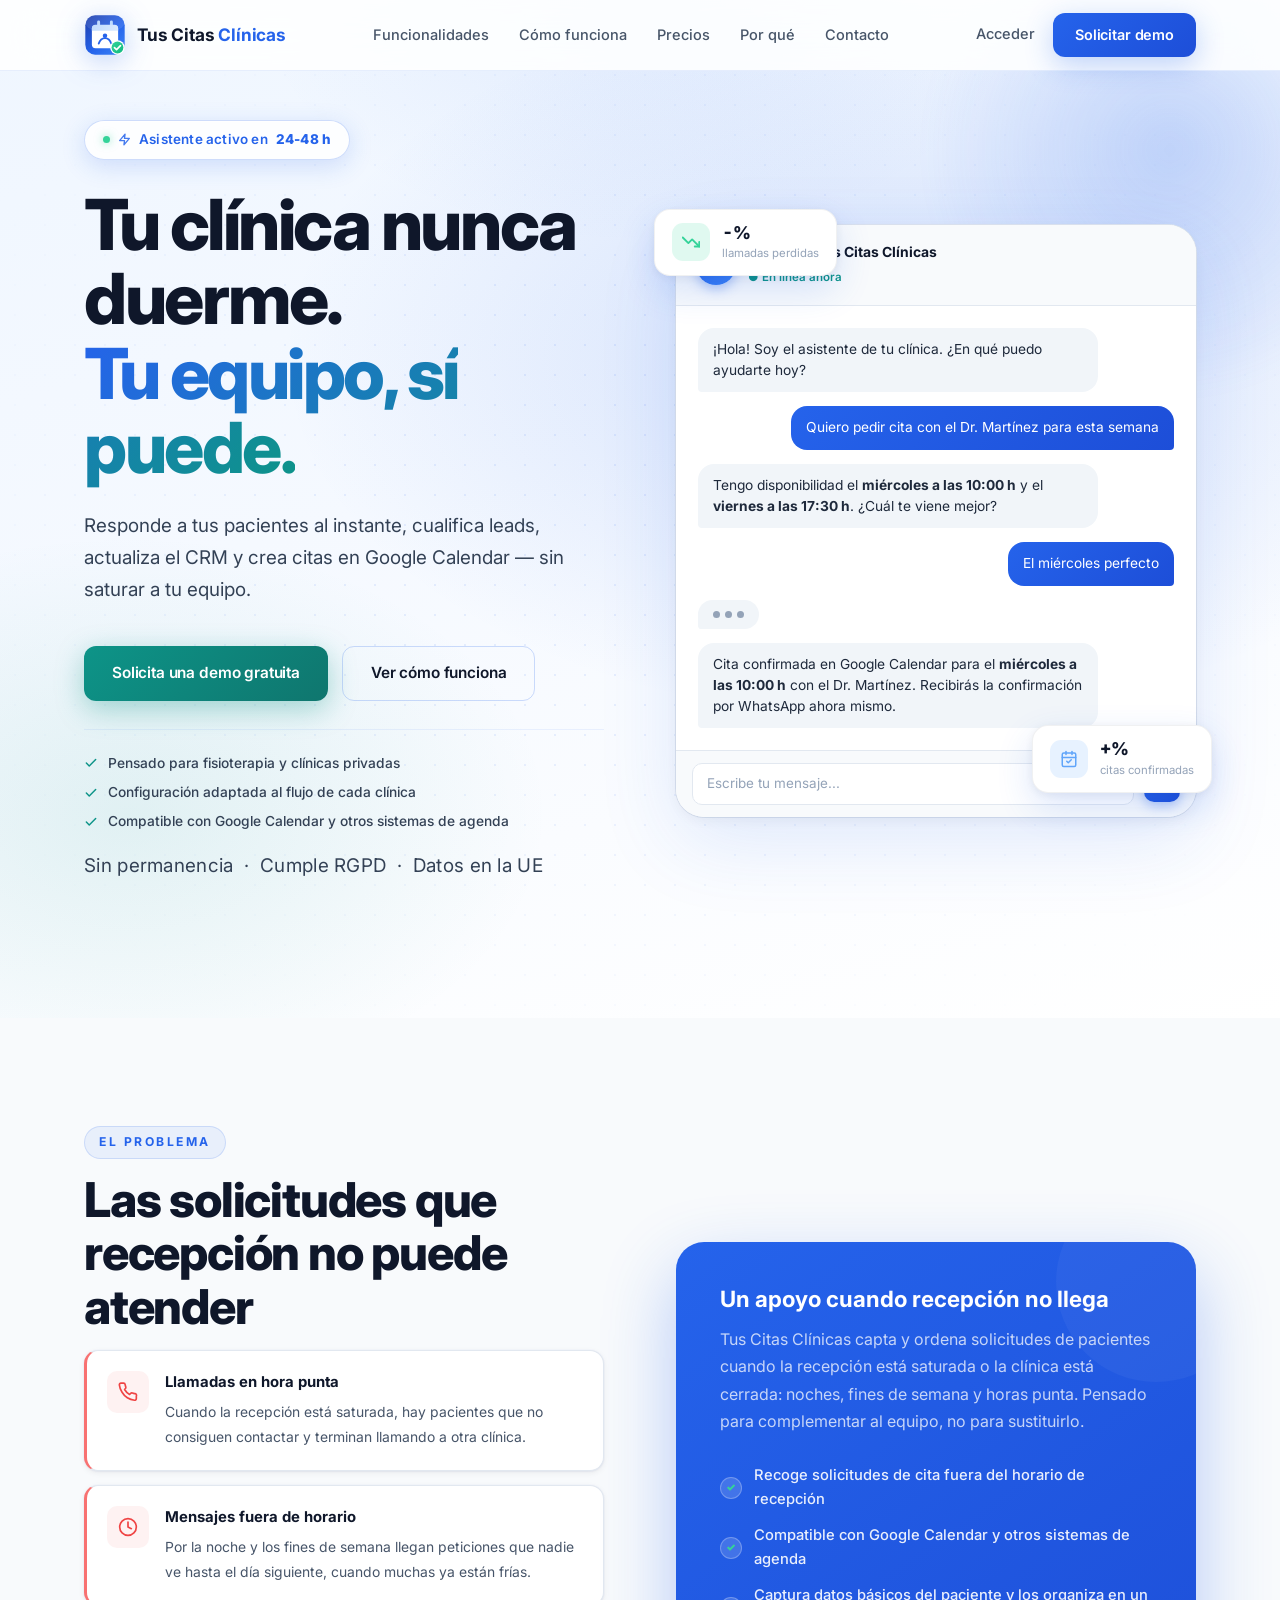
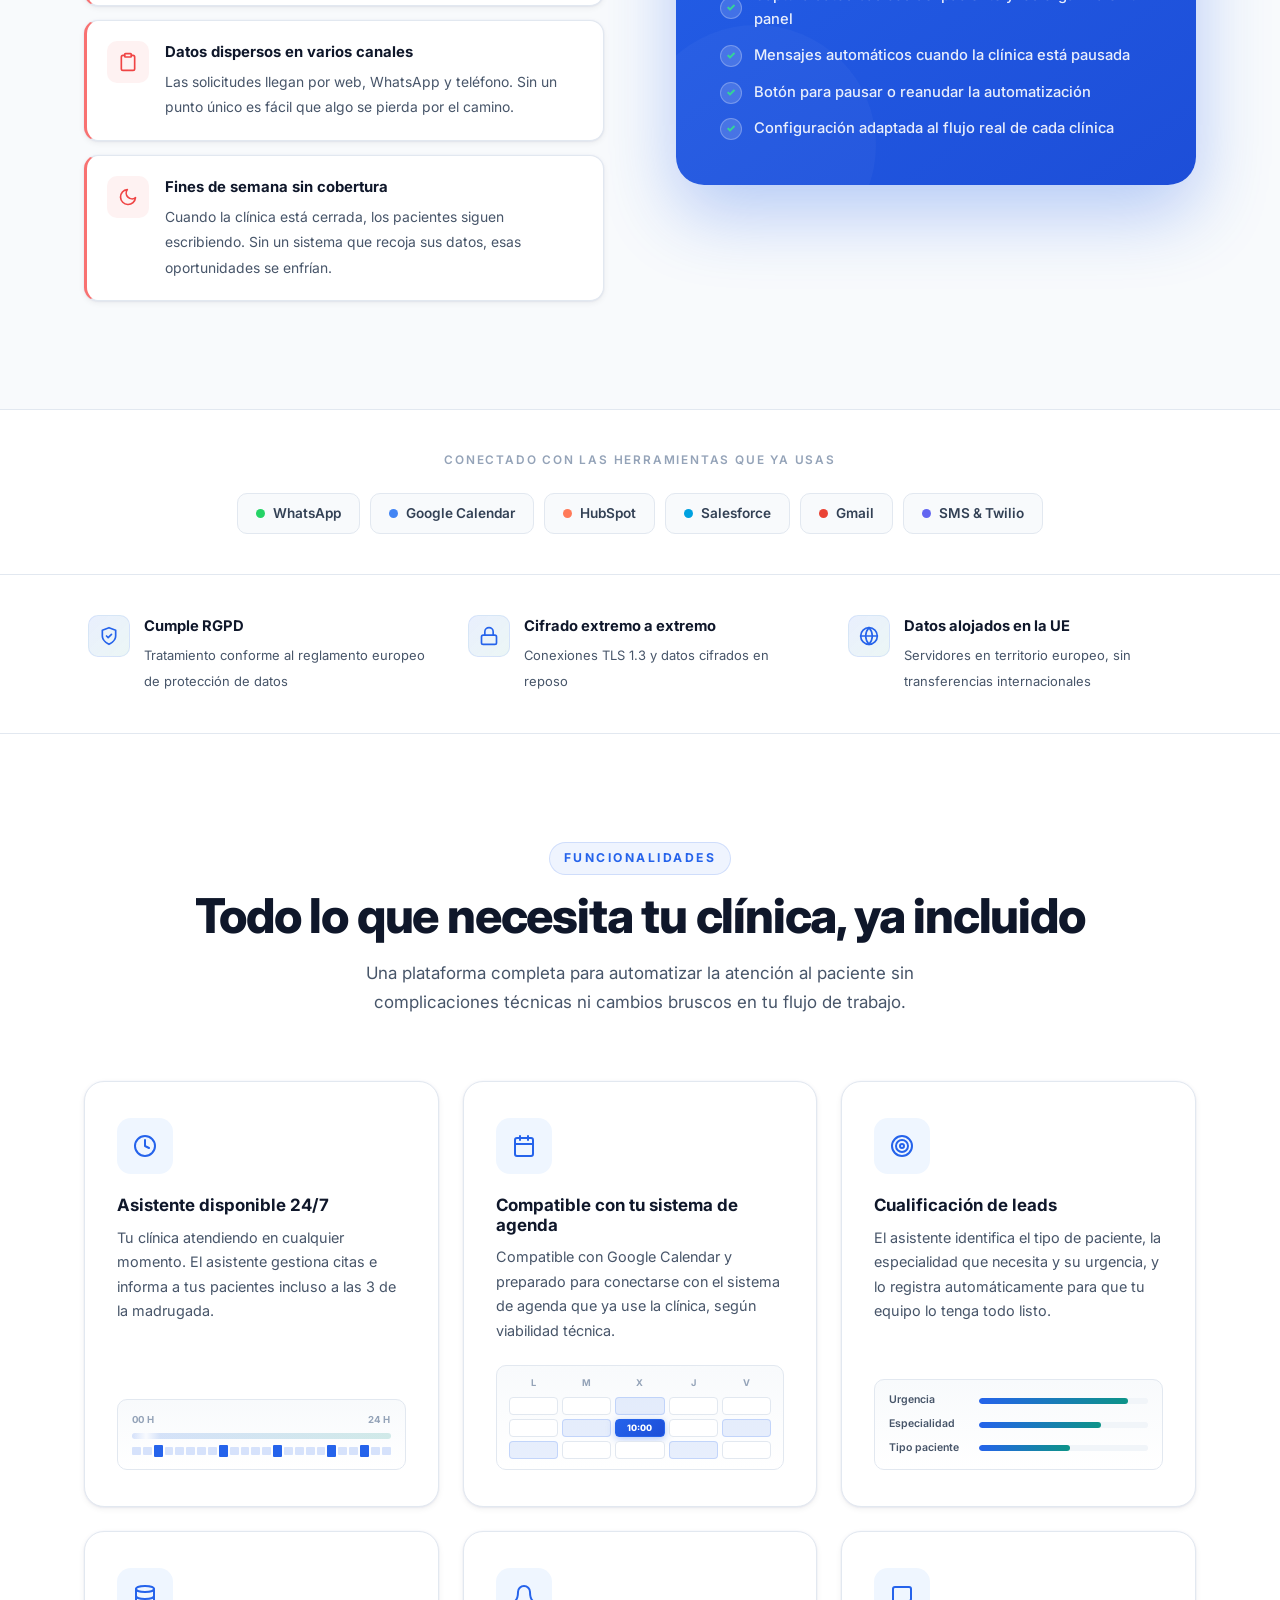
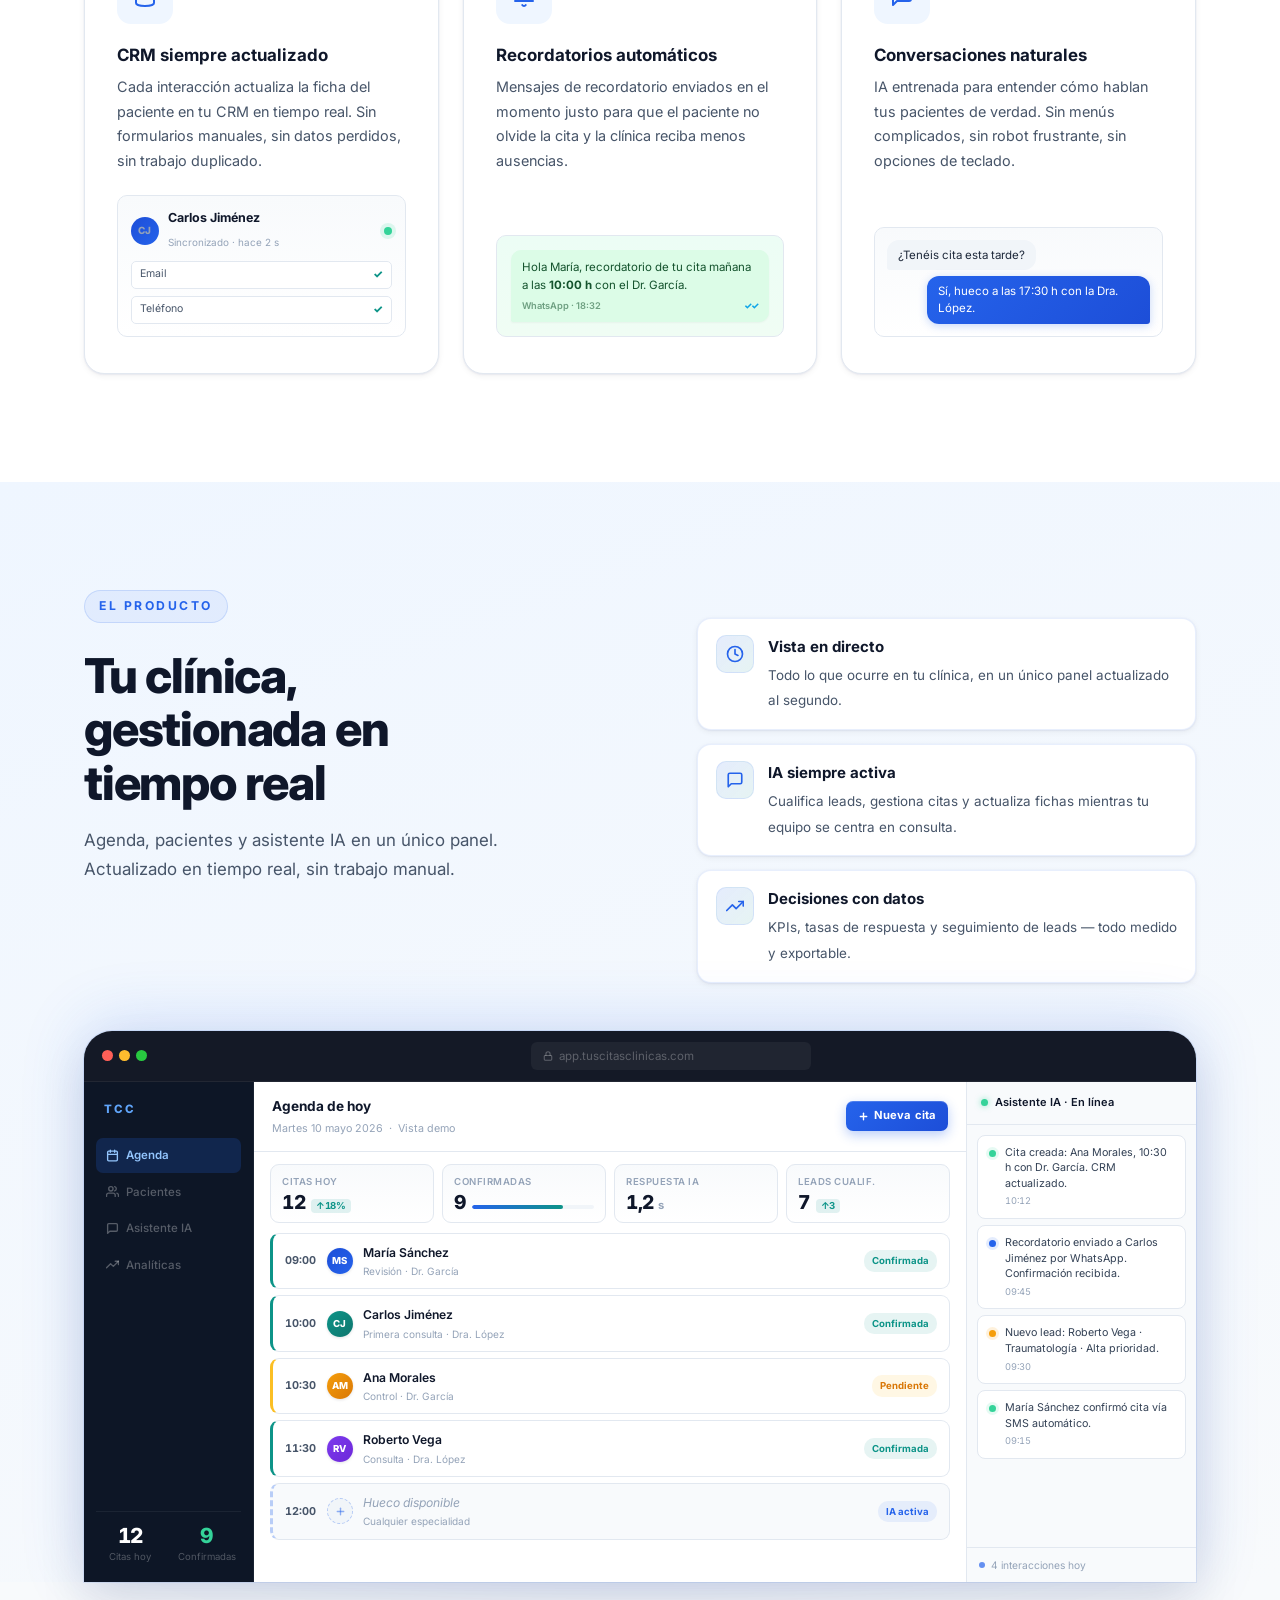
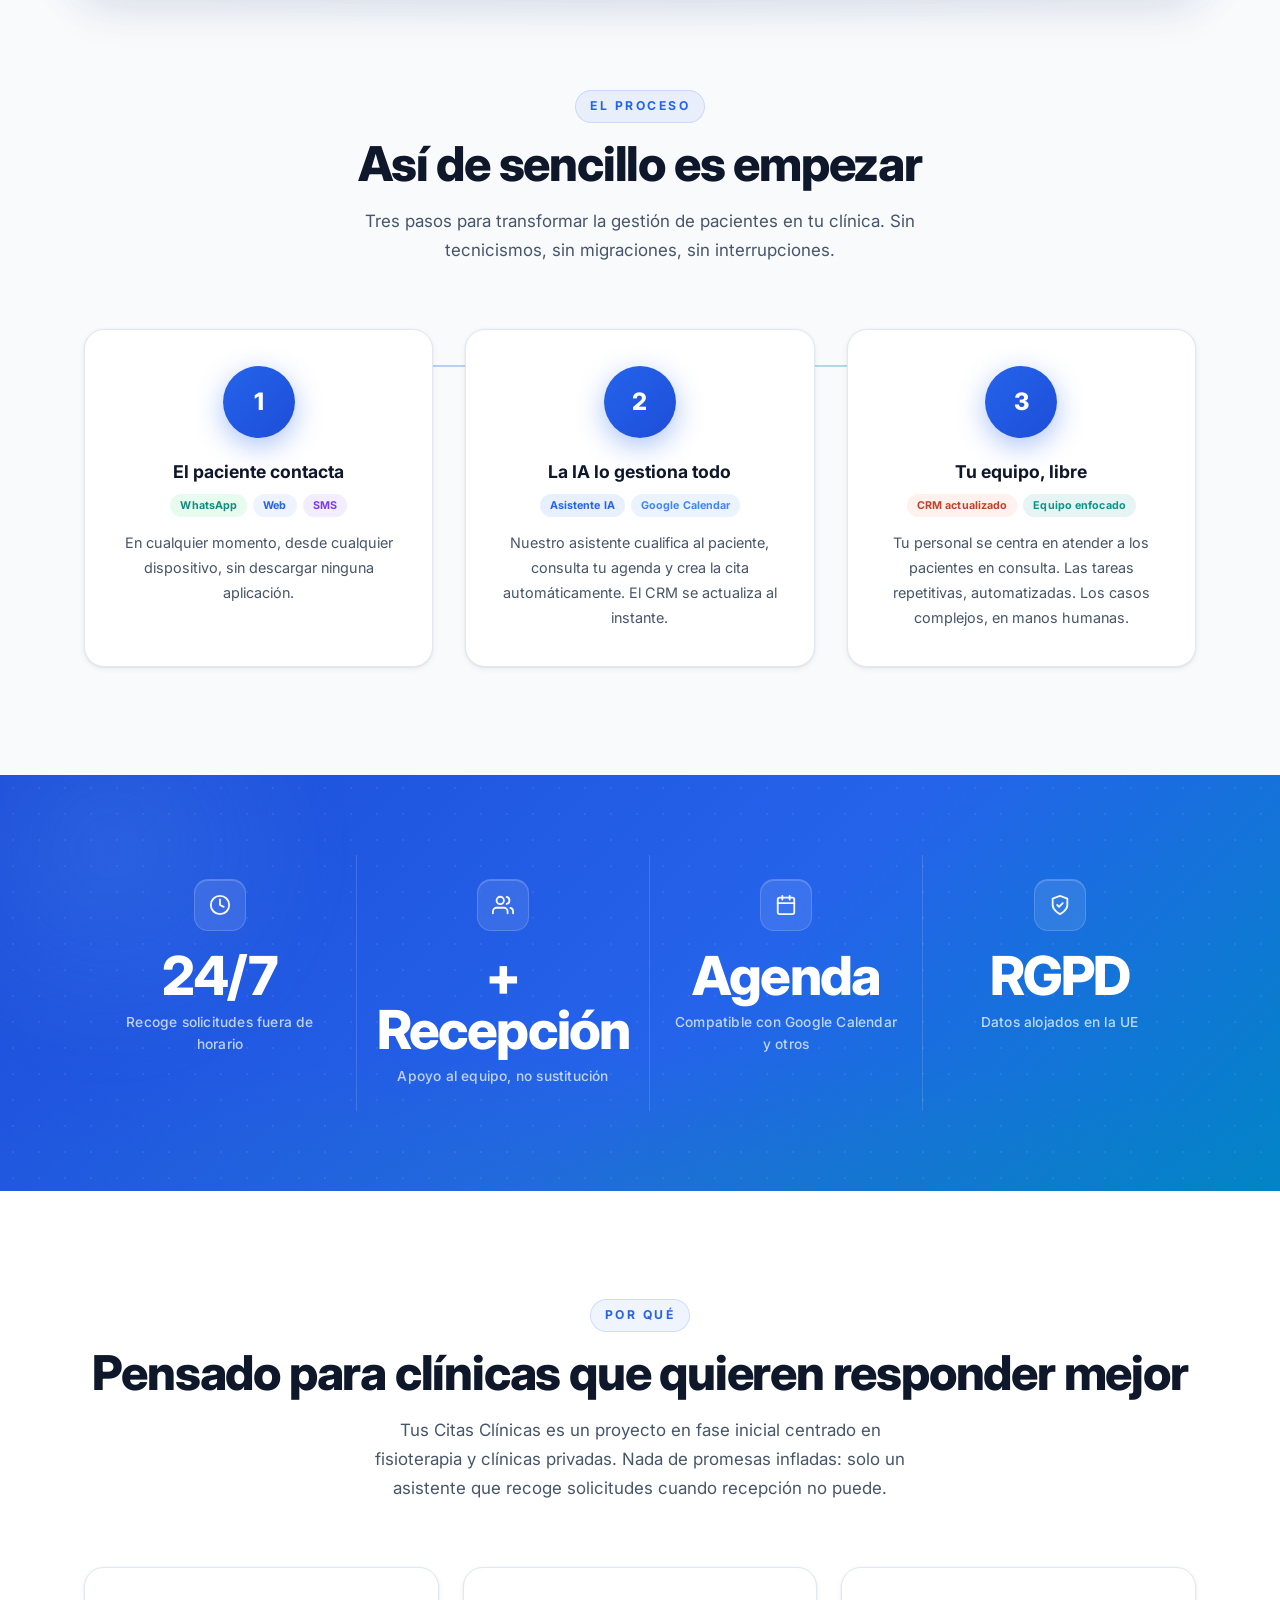
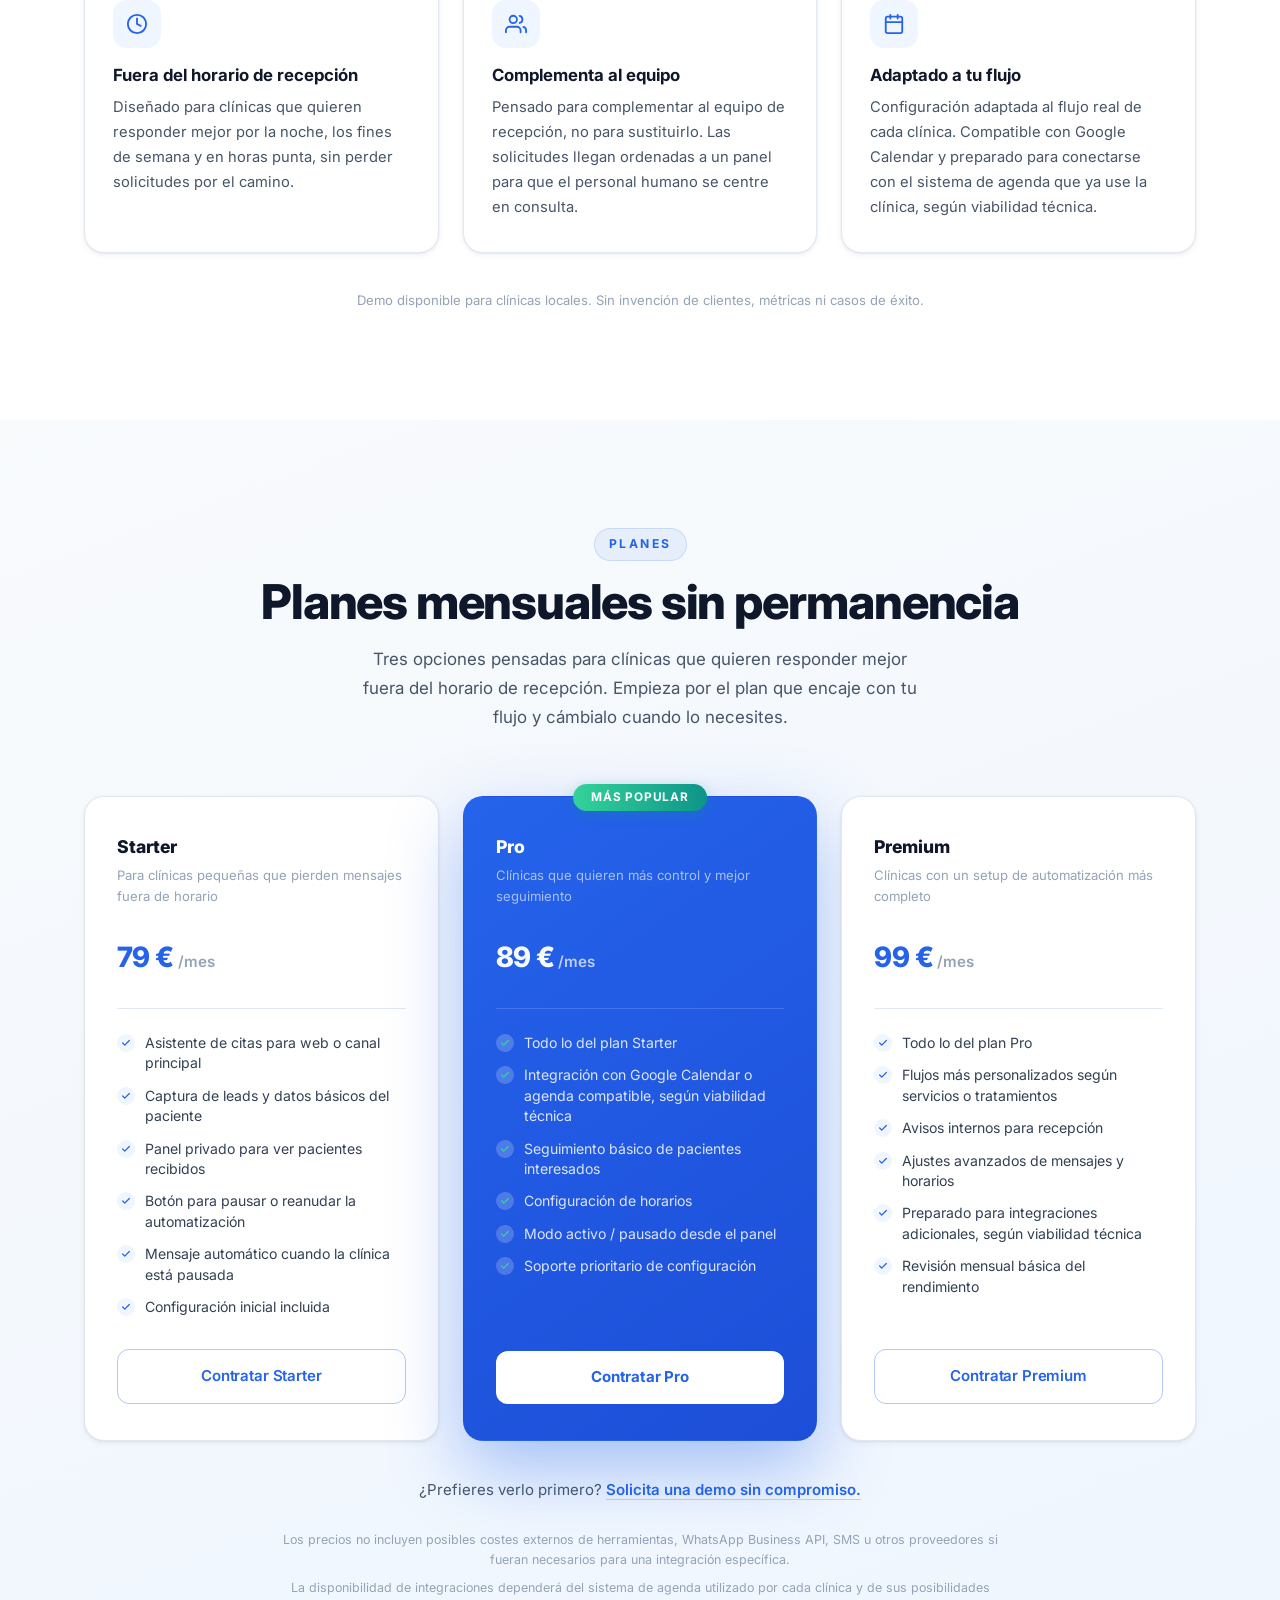
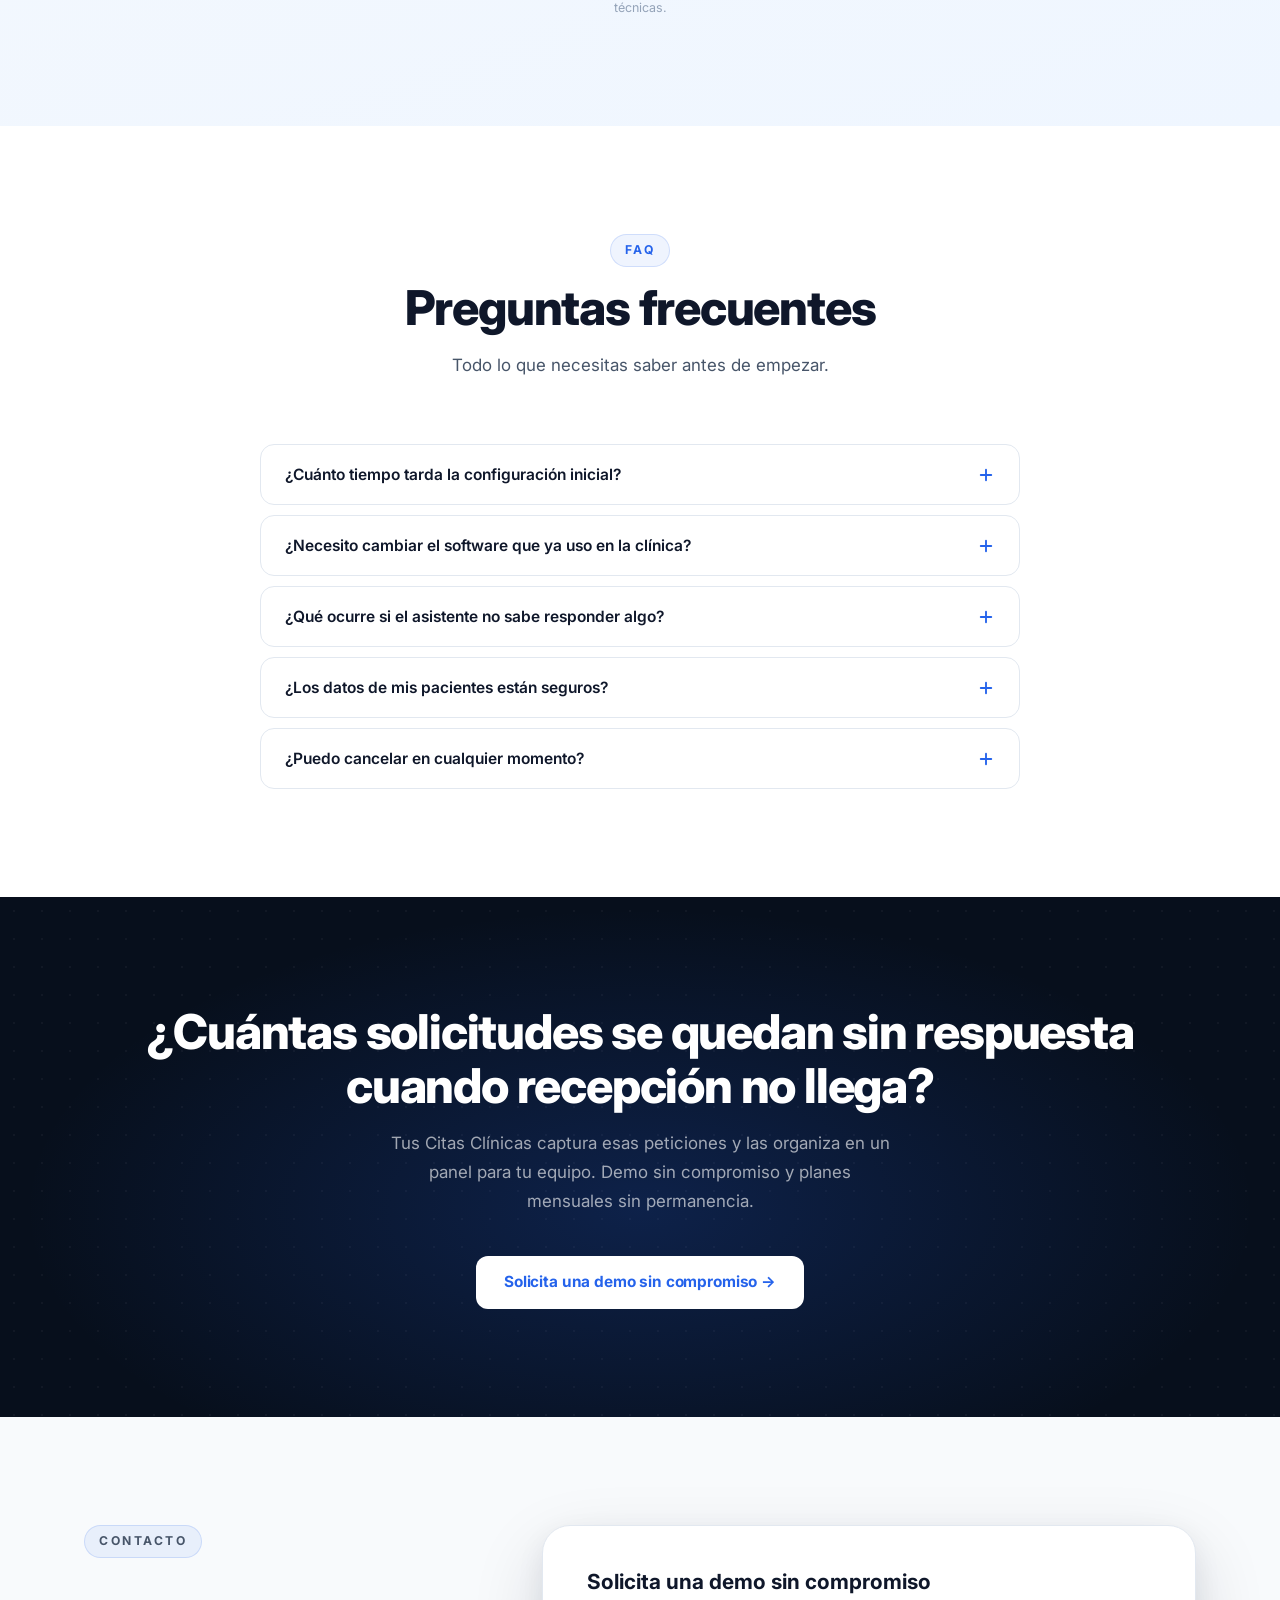
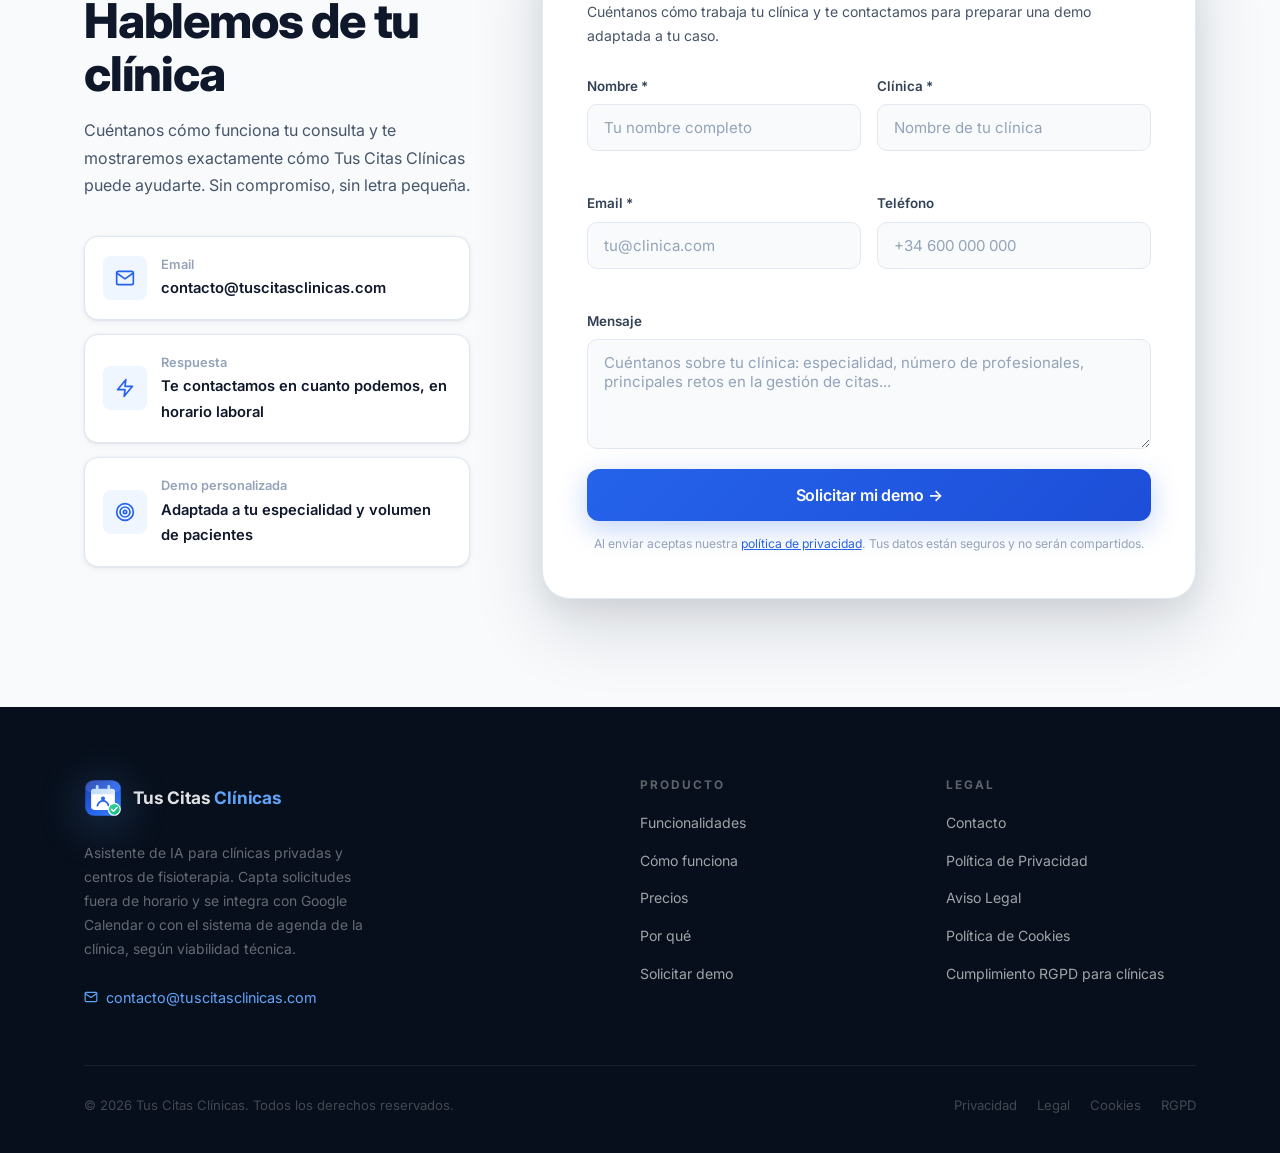
==== commit 1e58c192: "Honest pricing, hero copy fixes and removal of fake social proof - Add Starter (79 €), Pro (89 €, "M" ====
--- a/index.html
+++ b/index.html
@@ -5,7 +5,7 @@
   <meta name="viewport" content="width=device-width, initial-scale=1.0, viewport-fit=cover" />
   <meta name="theme-color" content="#2563EB" />
   <title>Tus Citas Clínicas | Automatización con IA para clínicas</title>
-  <meta name="description" content="Asistente de IA para clínicas que responde pacientes, cualifica leads, actualiza CRM y crea solicitudes de cita en Google Calendar." />
+  <meta name="description" content="Asistente de IA para clínicas que capta solicitudes fuera de horario, organiza leads y se integra con Google Calendar o con el sistema de agenda que ya use la clínica." />
   <link rel="icon" href="assets/favicon.svg" type="image/svg+xml">
   <link rel="apple-touch-icon" href="assets/favicon.svg">
   <link rel="preconnect" href="https://fonts.googleapis.com">
@@ -27,10 +27,11 @@
           <li><a href="#funcionalidades">Funcionalidades</a></li>
           <li><a href="#como-funciona">Cómo funciona</a></li>
           <li><a href="#precios">Precios</a></li>
-          <li><a href="#testimonios">Testimonios</a></li>
+          <li><a href="#confianza">Por qué</a></li>
           <li><a href="#contacto">Contacto</a></li>
         </ul>
         <div class="nav-cta">
+          <a href="https://app.tuscitasclinicas.com/login" class="nav-login" rel="noopener">Acceder</a>
           <a href="#contacto" class="btn btn-primary">Solicitar demo</a>
         </div>
         <div class="hamburger" id="hamburger" onclick="toggleMenu()">
@@ -42,8 +43,9 @@
       <a href="#funcionalidades" onclick="toggleMenu()">Funcionalidades</a>
       <a href="#como-funciona" onclick="toggleMenu()">Cómo funciona</a>
       <a href="#precios" onclick="toggleMenu()">Precios</a>
-      <a href="#testimonios" onclick="toggleMenu()">Testimonios</a>
+      <a href="#confianza" onclick="toggleMenu()">Por qué</a>
       <a href="#contacto" onclick="toggleMenu()">Contacto</a>
+      <a href="https://app.tuscitasclinicas.com/login" class="nav-login" rel="noopener" onclick="toggleMenu()">Acceder</a>
       <a href="#contacto" class="btn btn-primary" onclick="toggleMenu()">Solicitar demo</a>
     </div>
   </nav>
@@ -57,7 +59,7 @@
             <span class="badge badge-hero">
               <span class="badge-dot"></span>
               <svg width="13" height="13" viewBox="0 0 24 24" fill="none" stroke="currentColor" stroke-width="2.5" stroke-linecap="round" stroke-linejoin="round" style="opacity:.85"><path d="M13 2L3 14h9l-1 8 10-12h-9l1-8z"/></svg>
-              Asistente activo en <strong style="font-weight:800">48&nbsp;h</strong>
+              Asistente activo en <strong style="font-weight:800">24-48&nbsp;h</strong>
             </span>
           </div>
           <h1>Tu clínica nunca duerme.<br><span class="gradient-text">Tu equipo, sí puede.</span></h1>
@@ -66,22 +68,23 @@
             <a href="#contacto" class="btn btn-mint">Solicita una demo gratuita</a>
             <a href="#como-funciona" class="btn btn-ghost">Ver cómo funciona</a>
           </div>
-          <div class="hero-trust">
-            <div class="trust-avatars">
-              <div class="trust-avatar" style="background:linear-gradient(135deg,#1D4ED8,#2563EB)">DG</div>
-              <div class="trust-avatar" style="background:linear-gradient(135deg,#0D9488,#0F766E)">JR</div>
-              <div class="trust-avatar" style="background:linear-gradient(135deg,#7C3AED,#6D28D9)">ML</div>
-              <div class="trust-avatar trust-avatar-more">+</div>
-            </div>
-            <div class="trust-text">
-              <div class="trust-rating">
-                <span class="trust-stars">★★★★★</span>
-                <strong>4,9/5</strong>
-              </div>
-              <span class="trust-meta">+150 clínicas en Madrid, Barcelona y Valencia</span>
-            </div>
-          </div>
-          <p class="hero-note">Sin permanencia &nbsp;·&nbsp; Garantía 30 días &nbsp;·&nbsp; Cumple RGPD</p>
+          <div class="hero-trust hero-trust-honest">
+            <div class="trust-points">
+              <span class="trust-point">
+                <svg width="14" height="14" viewBox="0 0 24 24" fill="none" stroke="currentColor" stroke-width="2.5" stroke-linecap="round" stroke-linejoin="round"><polyline points="20 6 9 17 4 12"/></svg>
+                Pensado para fisioterapia y clínicas privadas
+              </span>
+              <span class="trust-point">
+                <svg width="14" height="14" viewBox="0 0 24 24" fill="none" stroke="currentColor" stroke-width="2.5" stroke-linecap="round" stroke-linejoin="round"><polyline points="20 6 9 17 4 12"/></svg>
+                Configuración adaptada al flujo de cada clínica
+              </span>
+              <span class="trust-point">
+                <svg width="14" height="14" viewBox="0 0 24 24" fill="none" stroke="currentColor" stroke-width="2.5" stroke-linecap="round" stroke-linejoin="round"><polyline points="20 6 9 17 4 12"/></svg>
+                Compatible con Google Calendar y otros sistemas de agenda
+              </span>
+            </div>
+          </div>
+          <p class="hero-note">Sin permanencia &nbsp;·&nbsp; Cumple RGPD &nbsp;·&nbsp; Datos en la UE</p>
         </div>
 
         <div class="hero-visual">
@@ -91,8 +94,8 @@
               <svg width="18" height="18" viewBox="0 0 24 24" fill="none" stroke="#34D399" stroke-width="2.5" stroke-linecap="round" stroke-linejoin="round"><polyline points="23 18 13.5 8.5 8.5 13.5 1 6"/><polyline points="17 18 23 18 23 12"/></svg>
             </div>
             <div>
-              <strong>−70%</strong>
-              <span>Llamadas perdidas</span>
+              <strong>-%</strong>
+              <span>llamadas perdidas</span>
             </div>
           </div>
 
@@ -127,8 +130,8 @@
               <svg width="18" height="18" viewBox="0 0 24 24" fill="none" stroke="#60A5FA" stroke-width="2" stroke-linecap="round" stroke-linejoin="round"><rect x="3" y="4" width="18" height="18" rx="2" ry="2"/><line x1="16" y1="2" x2="16" y2="6"/><line x1="8" y1="2" x2="8" y2="6"/><line x1="3" y1="10" x2="21" y2="10"/><polyline points="9 15 11 17 15 13"/></svg>
             </div>
             <div>
-              <strong>+40%</strong>
-              <span>Citas confirmadas</span>
+              <strong>+%</strong>
+              <span>citas confirmadas</span>
             </div>
           </div>
         </div>
@@ -142,15 +145,15 @@
       <div class="problema-grid">
         <div>
           <p class="section-label">El problema</p>
-          <h2 class="section-title">¿Cuántas citas pierdes cada día sin saberlo?</h2>
+          <h2 class="section-title">Las solicitudes que recepción no puede atender</h2>
           <ul class="pain-list">
             <li class="pain-item fade-up">
               <div class="pain-icon">
                 <svg width="20" height="20" viewBox="0 0 24 24" fill="none" stroke="currentColor" stroke-width="2" stroke-linecap="round" stroke-linejoin="round"><path d="M22 16.92v3a2 2 0 0 1-2.18 2 19.79 19.79 0 0 1-8.63-3.07A19.5 19.5 0 0 1 4.69 12 19.79 19.79 0 0 1 1.61 3.53a2 2 0 0 1 1.99-2.18h3a2 2 0 0 1 2 1.72c.127.96.361 1.903.7 2.81a2 2 0 0 1-.45 2.11L7.91 8.96a16 16 0 0 0 6 6l1.27-1.27a2 2 0 0 1 2.11-.45c.907.339 1.85.573 2.81.7A2 2 0 0 1 22 16.92z"/></svg>
               </div>
               <div>
-                <strong>Llamadas que nadie puede atender</strong>
-                <span>Tu recepción está desbordada. Cada llamada sin respuesta es un paciente que termina llamando a la clínica de al lado.</span>
+                <strong>Llamadas en hora punta</strong>
+                <span>Cuando la recepción está saturada, hay pacientes que no consiguen contactar y terminan llamando a otra clínica.</span>
               </div>
             </li>
             <li class="pain-item fade-up">
@@ -158,8 +161,8 @@
                 <svg width="20" height="20" viewBox="0 0 24 24" fill="none" stroke="currentColor" stroke-width="2" stroke-linecap="round" stroke-linejoin="round"><circle cx="12" cy="12" r="10"/><polyline points="12 6 12 12 16 14"/></svg>
               </div>
               <div>
-                <strong>Ausencias de último minuto</strong>
-                <span>Los pacientes olvidan sus citas y nadie les recuerda a tiempo. Hueco en la agenda significa ingresos perdidos y profesional desaprovechado.</span>
+                <strong>Mensajes fuera de horario</strong>
+                <span>Por la noche y los fines de semana llegan peticiones que nadie ve hasta el día siguiente, cuando muchas ya están frías.</span>
               </div>
             </li>
             <li class="pain-item fade-up">
@@ -167,8 +170,8 @@
                 <svg width="20" height="20" viewBox="0 0 24 24" fill="none" stroke="currentColor" stroke-width="2" stroke-linecap="round" stroke-linejoin="round"><path d="M16 4h2a2 2 0 0 1 2 2v14a2 2 0 0 1-2 2H6a2 2 0 0 1-2-2V6a2 2 0 0 1 2-2h2"/><rect x="8" y="2" width="8" height="4" rx="1" ry="1"/></svg>
               </div>
               <div>
-                <strong>CRM desactualizado y datos dispersos</strong>
-                <span>Tu equipo dedica horas actualizando fichas manualmente. Los datos de cada paciente deberían registrarse solos, en tiempo real.</span>
+                <strong>Datos dispersos en varios canales</strong>
+                <span>Las solicitudes llegan por web, WhatsApp y teléfono. Sin un punto único es fácil que algo se pierda por el camino.</span>
               </div>
             </li>
             <li class="pain-item fade-up">
@@ -176,23 +179,23 @@
                 <svg width="20" height="20" viewBox="0 0 24 24" fill="none" stroke="currentColor" stroke-width="2" stroke-linecap="round" stroke-linejoin="round"><path d="M21 12.79A9 9 0 1 1 11.21 3 7 7 0 0 0 21 12.79z"/></svg>
               </div>
               <div>
-                <strong>Fuera de horario, sin servicio</strong>
-                <span>Cuando tu clínica cierra, los pacientes siguen queriendo gestionar sus citas. Hasta ahora, nadie les atendía.</span>
+                <strong>Fines de semana sin cobertura</strong>
+                <span>Cuando la clínica está cerrada, los pacientes siguen escribiendo. Sin un sistema que recoja sus datos, esas oportunidades se enfrían.</span>
               </div>
             </li>
           </ul>
         </div>
         <div class="fade-up">
           <div class="solution-box">
-            <h3>La solución inteligente que tu clínica necesita</h3>
-            <p>Tus Citas Clínicas actúa como un recepcionista virtual que nunca descansa: responde pacientes, cualifica leads, actualiza tu CRM y crea citas en Google Calendar de forma automática.</p>
+            <h3>Un apoyo cuando recepción no llega</h3>
+            <p>Tus Citas Clínicas capta y ordena solicitudes de pacientes cuando la recepción está saturada o la clínica está cerrada: noches, fines de semana y horas punta. Pensado para complementar al equipo, no para sustituirlo.</p>
             <ul class="solution-points">
-              <li><span class="check">✓</span> Reserva, modifica y cancela citas automáticamente</li>
-              <li><span class="check">✓</span> Crea eventos directamente en Google Calendar</li>
-              <li><span class="check">✓</span> Cualifica leads y registra datos en tu CRM</li>
-              <li><span class="check">✓</span> Envía recordatorios por WhatsApp, SMS y email</li>
-              <li><span class="check">✓</span> Responde preguntas frecuentes sin intervención humana</li>
-              <li><span class="check">✓</span> Configuración en menos de 48 horas</li>
+              <li><span class="check">✓</span> Recoge solicitudes de cita fuera del horario de recepción</li>
+              <li><span class="check">✓</span> Compatible con Google Calendar y otros sistemas de agenda</li>
+              <li><span class="check">✓</span> Captura datos básicos del paciente y los organiza en un panel</li>
+              <li><span class="check">✓</span> Mensajes automáticos cuando la clínica está pausada</li>
+              <li><span class="check">✓</span> Botón para pausar o reanudar la automatización</li>
+              <li><span class="check">✓</span> Configuración adaptada al flujo real de cada clínica</li>
             </ul>
           </div>
         </div>
@@ -297,8 +300,8 @@
           <div class="feature-icon">
             <svg width="24" height="24" viewBox="0 0 24 24" fill="none" stroke="currentColor" stroke-width="2" stroke-linecap="round" stroke-linejoin="round"><rect x="3" y="4" width="18" height="18" rx="2" ry="2"/><line x1="16" y1="2" x2="16" y2="6"/><line x1="8" y1="2" x2="8" y2="6"/><line x1="3" y1="10" x2="21" y2="10"/></svg>
           </div>
-          <h3>Google Calendar integrado</h3>
-          <p>Las citas se crean y actualizan directamente en tu Google Calendar. Cero dobles reservas, cero huecos no aprovechados, cero errores humanos.</p>
+          <h3>Compatible con tu sistema de agenda</h3>
+          <p>Compatible con Google Calendar y preparado para conectarse con el sistema de agenda que ya use la clínica, según viabilidad técnica.</p>
           <div class="feature-preview preview-cal">
             <div class="preview-cal-head">
               <span>L</span><span>M</span><span>X</span><span>J</span><span>V</span>
@@ -345,8 +348,8 @@
           <div class="feature-icon">
             <svg width="24" height="24" viewBox="0 0 24 24" fill="none" stroke="currentColor" stroke-width="2" stroke-linecap="round" stroke-linejoin="round"><path d="M18 8A6 6 0 0 0 6 8c0 7-3 9-3 9h18s-3-2-3-9"/><path d="M13.73 21a2 2 0 0 1-3.46 0"/></svg>
           </div>
-          <h3>Recordatorios inteligentes</h3>
-          <p>Reduce las ausencias hasta un 60% con mensajes automáticos enviados en el momento justo, antes de que el paciente se olvide.</p>
+          <h3>Recordatorios automáticos</h3>
+          <p>Mensajes de recordatorio enviados en el momento justo para que el paciente no olvide la cita y la clínica reciba menos ausencias.</p>
           <div class="feature-preview preview-rem">
             <div class="preview-rem-bubble">
               Hola María, recordatorio de tu cita mañana a las <strong>10:00&nbsp;h</strong> con el Dr. García.
@@ -459,7 +462,7 @@
               <div class="dash-main-header">
                 <div>
                   <div class="dash-main-title">Agenda de hoy</div>
-                  <div class="dash-main-date">Martes 10 mayo 2026 &nbsp;·&nbsp; Clínica Salud Integral</div>
+                  <div class="dash-main-date">Martes 10 mayo 2026 &nbsp;·&nbsp; Vista demo</div>
                 </div>
                 <div class="dash-new-btn">
                   <svg width="11" height="11" viewBox="0 0 24 24" fill="none" stroke="currentColor" stroke-width="3" stroke-linecap="round" stroke-linejoin="round"><line x1="12" y1="5" x2="12" y2="19"/><line x1="5" y1="12" x2="19" y2="12"/></svg>
@@ -621,103 +624,74 @@
     </div>
   </section>
 
-  <!-- STATS BANNER -->
+  <!-- VALUES BANNER -->
   <section id="stats">
     <div class="container">
       <div class="stats-grid">
         <div class="stat-item">
           <div class="stat-icon">
-            <svg width="22" height="22" viewBox="0 0 24 24" fill="none" stroke="currentColor" stroke-width="2" stroke-linecap="round" stroke-linejoin="round"><polyline points="23 18 13.5 8.5 8.5 13.5 1 6"/><polyline points="17 18 23 18 23 12"/></svg>
-          </div>
-          <div class="stat-number">−55<em>%</em></div>
-          <div class="stat-label">Ausencias de media</div>
+            <svg width="22" height="22" viewBox="0 0 24 24" fill="none" stroke="currentColor" stroke-width="2" stroke-linecap="round" stroke-linejoin="round"><circle cx="12" cy="12" r="10"/><polyline points="12 6 12 12 16 14"/></svg>
+          </div>
+          <div class="stat-number">24/7</div>
+          <div class="stat-label">Recoge solicitudes fuera de horario</div>
         </div>
         <div class="stat-item">
           <div class="stat-icon">
-            <svg width="22" height="22" viewBox="0 0 24 24" fill="none" stroke="currentColor" stroke-width="2" stroke-linecap="round" stroke-linejoin="round"><rect x="3" y="4" width="18" height="18" rx="2"/><line x1="16" y1="2" x2="16" y2="6"/><line x1="8" y1="2" x2="8" y2="6"/><line x1="3" y1="10" x2="21" y2="10"/><polyline points="9 15 11 17 15 13"/></svg>
-          </div>
-          <div class="stat-number">+40<em>%</em></div>
-          <div class="stat-label">Citas confirmadas</div>
+            <svg width="22" height="22" viewBox="0 0 24 24" fill="none" stroke="currentColor" stroke-width="2" stroke-linecap="round" stroke-linejoin="round"><path d="M17 21v-2a4 4 0 0 0-4-4H5a4 4 0 0 0-4 4v2"/><circle cx="9" cy="7" r="4"/><path d="M23 21v-2a4 4 0 0 0-3-3.87"/><path d="M16 3.13a4 4 0 0 1 0 7.75"/></svg>
+          </div>
+          <div class="stat-number">+ Recepción</div>
+          <div class="stat-label">Apoyo al equipo, no sustitución</div>
         </div>
         <div class="stat-item">
           <div class="stat-icon">
-            <svg width="22" height="22" viewBox="0 0 24 24" fill="none" stroke="currentColor" stroke-width="2" stroke-linecap="round" stroke-linejoin="round"><path d="M21 15a2 2 0 0 1-2 2H7l-4 4V5a2 2 0 0 1 2-2h14a2 2 0 0 1 2 2z"/></svg>
-          </div>
-          <div class="stat-number">1,2<em>s</em></div>
-          <div class="stat-label">Tiempo de respuesta</div>
+            <svg width="22" height="22" viewBox="0 0 24 24" fill="none" stroke="currentColor" stroke-width="2" stroke-linecap="round" stroke-linejoin="round"><rect x="3" y="4" width="18" height="18" rx="2"/><line x1="16" y1="2" x2="16" y2="6"/><line x1="8" y1="2" x2="8" y2="6"/><line x1="3" y1="10" x2="21" y2="10"/></svg>
+          </div>
+          <div class="stat-number">Agenda</div>
+          <div class="stat-label">Compatible con Google Calendar y otros</div>
         </div>
         <div class="stat-item">
           <div class="stat-icon">
-            <svg width="22" height="22" viewBox="0 0 24 24" fill="none" stroke="currentColor" stroke-width="2" stroke-linecap="round" stroke-linejoin="round"><path d="M22 12h-4l-3 9L9 3l-3 9H2"/></svg>
-          </div>
-          <div class="stat-number">+150</div>
-          <div class="stat-label">Clínicas activas</div>
+            <svg width="22" height="22" viewBox="0 0 24 24" fill="none" stroke="currentColor" stroke-width="2" stroke-linecap="round" stroke-linejoin="round"><path d="M12 22s8-4 8-10V5l-8-3-8 3v7c0 6 8 10 8 10z"/><polyline points="9 12 11 14 15 10"/></svg>
+          </div>
+          <div class="stat-number">RGPD</div>
+          <div class="stat-label">Datos alojados en la UE</div>
         </div>
       </div>
     </div>
   </section>
 
-  <!-- TESTIMONIOS -->
-  <section id="testimonios">
+  <!-- POR QUÉ / TRUST -->
+  <section id="confianza">
     <div class="container">
       <div class="section-header centered">
-        <p class="section-label">Testimonios</p>
-        <h2 class="section-title">Lo que dicen quienes ya lo usan</h2>
-        <p class="section-subtitle">Clínicas de toda España han transformado su gestión con Tus Citas Clínicas. Estos son algunos de sus resultados.</p>
-      </div>
-      <div class="testimonios-grid">
-        <div class="testimonio-card fade-up">
-          <div class="testimonio-quote">
-            <svg width="22" height="22" viewBox="0 0 24 24" fill="currentColor"><path d="M7.17 6A5.17 5.17 0 0 0 2 11.17V18h6.83v-6.83H4.6a2.57 2.57 0 0 1 2.57-2.57V6zm10 0a5.17 5.17 0 0 0-5.17 5.17V18h6.83v-6.83H14.6a2.57 2.57 0 0 1 2.57-2.57V6z"/></svg>
-          </div>
-          <div class="stars">★★★★★</div>
-          <p class="testimonio-text">"Llevábamos años perdiendo pacientes por llamadas no atendidas en horas punta. Desde que implantamos Tus Citas Clínicas, las ausencias bajaron un 55% y nuestra recepcionista por fin puede centrarse en quien está en la sala de espera."</p>
-          <div class="testimonio-author">
-            <div class="avatar-wrap">
-              <div class="author-avatar" style="background:linear-gradient(135deg,#1D4ED8,#2563EB)">DG</div>
-              <div class="verified-badge"><svg width="8" height="8" viewBox="0 0 24 24" fill="none" stroke="white" stroke-width="3.5" stroke-linecap="round" stroke-linejoin="round"><polyline points="20 6 9 17 4 12"/></svg></div>
-            </div>
-            <div>
-              <div class="author-name">Dra. García Molina</div>
-              <div class="author-role">Directora médica · Clínica Salud Integral, Madrid</div>
-            </div>
-          </div>
-        </div>
-        <div class="testimonio-card fade-up">
-          <div class="testimonio-quote">
-            <svg width="22" height="22" viewBox="0 0 24 24" fill="currentColor"><path d="M7.17 6A5.17 5.17 0 0 0 2 11.17V18h6.83v-6.83H4.6a2.57 2.57 0 0 1 2.57-2.57V6zm10 0a5.17 5.17 0 0 0-5.17 5.17V18h6.83v-6.83H14.6a2.57 2.57 0 0 1 2.57-2.57V6z"/></svg>
-          </div>
-          <div class="stars">★★★★★</div>
-          <p class="testimonio-text">"La integración con Google Calendar fue inmediata. En 48 horas ya funcionaba y en la primera semana teníamos citas confirmadas fuera del horario de oficina. El CRM se actualiza solo. Un cambio de juego para nuestra clínica dental."</p>
-          <div class="testimonio-author">
-            <div class="avatar-wrap">
-              <div class="author-avatar" style="background:linear-gradient(135deg,#0D9488,#0F766E)">JR</div>
-              <div class="verified-badge"><svg width="8" height="8" viewBox="0 0 24 24" fill="none" stroke="white" stroke-width="3.5" stroke-linecap="round" stroke-linejoin="round"><polyline points="20 6 9 17 4 12"/></svg></div>
-            </div>
-            <div>
-              <div class="author-name">Javier Ruiz</div>
-              <div class="author-role">Gerente · Clínica Dental Ruiz, Barcelona</div>
-            </div>
-          </div>
-        </div>
-        <div class="testimonio-card fade-up">
-          <div class="testimonio-quote">
-            <svg width="22" height="22" viewBox="0 0 24 24" fill="currentColor"><path d="M7.17 6A5.17 5.17 0 0 0 2 11.17V18h6.83v-6.83H4.6a2.57 2.57 0 0 1 2.57-2.57V6zm10 0a5.17 5.17 0 0 0-5.17 5.17V18h6.83v-6.83H14.6a2.57 2.57 0 0 1 2.57-2.57V6z"/></svg>
-          </div>
-          <div class="stars">★★★★★</div>
-          <p class="testimonio-text">"Somos un centro de fisioterapia pequeño y pensábamos que esto no era para nosotros. Craso error. El sistema cualifica los leads, llena nuestra agenda y actualiza las fichas de pacientes. Gestionamos un 30% más de citas con el mismo equipo."</p>
-          <div class="testimonio-author">
-            <div class="avatar-wrap">
-              <div class="author-avatar" style="background:linear-gradient(135deg,#7C3AED,#6D28D9)">ML</div>
-              <div class="verified-badge"><svg width="8" height="8" viewBox="0 0 24 24" fill="none" stroke="white" stroke-width="3.5" stroke-linecap="round" stroke-linejoin="round"><polyline points="20 6 9 17 4 12"/></svg></div>
-            </div>
-            <div>
-              <div class="author-name">María López</div>
-              <div class="author-role">Propietaria · FisioActiva, Valencia</div>
-            </div>
-          </div>
-        </div>
-      </div>
+        <p class="section-label">Por qué</p>
+        <h2 class="section-title">Pensado para clínicas que quieren responder mejor</h2>
+        <p class="section-subtitle">Tus Citas Clínicas es un proyecto en fase inicial centrado en fisioterapia y clínicas privadas. Nada de promesas infladas: solo un asistente que recoge solicitudes cuando recepción no puede.</p>
+      </div>
+      <div class="trust-grid">
+        <div class="trust-card fade-up">
+          <div class="trust-card-icon">
+            <svg width="22" height="22" viewBox="0 0 24 24" fill="none" stroke="currentColor" stroke-width="2" stroke-linecap="round" stroke-linejoin="round"><circle cx="12" cy="12" r="10"/><polyline points="12 6 12 12 16 14"/></svg>
+          </div>
+          <h3>Fuera del horario de recepción</h3>
+          <p>Diseñado para clínicas que quieren responder mejor por la noche, los fines de semana y en horas punta, sin perder solicitudes por el camino.</p>
+        </div>
+        <div class="trust-card fade-up">
+          <div class="trust-card-icon">
+            <svg width="22" height="22" viewBox="0 0 24 24" fill="none" stroke="currentColor" stroke-width="2" stroke-linecap="round" stroke-linejoin="round"><path d="M17 21v-2a4 4 0 0 0-4-4H5a4 4 0 0 0-4 4v2"/><circle cx="9" cy="7" r="4"/><path d="M23 21v-2a4 4 0 0 0-3-3.87"/><path d="M16 3.13a4 4 0 0 1 0 7.75"/></svg>
+          </div>
+          <h3>Complementa al equipo</h3>
+          <p>Pensado para complementar al equipo de recepción, no para sustituirlo. Las solicitudes llegan ordenadas a un panel para que el personal humano se centre en consulta.</p>
+        </div>
+        <div class="trust-card fade-up">
+          <div class="trust-card-icon">
+            <svg width="22" height="22" viewBox="0 0 24 24" fill="none" stroke="currentColor" stroke-width="2" stroke-linecap="round" stroke-linejoin="round"><rect x="3" y="4" width="18" height="18" rx="2"/><line x1="16" y1="2" x2="16" y2="6"/><line x1="8" y1="2" x2="8" y2="6"/><line x1="3" y1="10" x2="21" y2="10"/></svg>
+          </div>
+          <h3>Adaptado a tu flujo</h3>
+          <p>Configuración adaptada al flujo real de cada clínica. Compatible con Google Calendar y preparado para conectarse con el sistema de agenda que ya use la clínica, según viabilidad técnica.</p>
+        </div>
+      </div>
+      <p class="trust-note">Demo disponible para clínicas locales. Sin invención de clientes, métricas ni casos de éxito.</p>
     </div>
   </section>
 
@@ -726,112 +700,120 @@
     <div class="container">
       <div class="section-header centered">
         <p class="section-label">Planes</p>
-        <h2 class="section-title">Elige el plan para tu clínica</h2>
-        <p class="section-subtitle">Sin costes ocultos, sin permanencia. Solo resultados medibles desde el primer día.</p>
+        <h2 class="section-title">Planes mensuales sin permanencia</h2>
+        <p class="section-subtitle">Tres opciones pensadas para clínicas que quieren responder mejor fuera del horario de recepción. Empieza por el plan que encaje con tu flujo y cámbialo cuando lo necesites.</p>
       </div>
       <div class="pricing-grid">
 
         <div class="pricing-card fade-up">
-          <div class="pricing-tier">Básico</div>
-          <div class="pricing-for">Consultas y clínicas pequeñas</div>
-          <div class="pricing-price">A consultar</div>
+          <div class="pricing-tier">Starter</div>
+          <div class="pricing-for">Para clínicas pequeñas que pierden mensajes fuera de horario</div>
+          <div class="pricing-price">79 €<span class="pricing-price-unit">/mes</span></div>
           <div class="pricing-divider"></div>
           <ul class="pricing-features">
             <li>
               <span class="pricing-check"><svg width="10" height="10" viewBox="0 0 24 24" fill="none" stroke="currentColor" stroke-width="3" stroke-linecap="round" stroke-linejoin="round"><polyline points="20 6 9 17 4 12"/></svg></span>
-              Asistente IA disponible 24/7
-            </li>
-            <li>
-              <span class="pricing-check"><svg width="10" height="10" viewBox="0 0 24 24" fill="none" stroke="currentColor" stroke-width="3" stroke-linecap="round" stroke-linejoin="round"><polyline points="20 6 9 17 4 12"/></svg></span>
-              Google Calendar integrado
-            </li>
-            <li>
-              <span class="pricing-check"><svg width="10" height="10" viewBox="0 0 24 24" fill="none" stroke="currentColor" stroke-width="3" stroke-linecap="round" stroke-linejoin="round"><polyline points="20 6 9 17 4 12"/></svg></span>
-              Recordatorios automáticos
-            </li>
-            <li>
-              <span class="pricing-check"><svg width="10" height="10" viewBox="0 0 24 24" fill="none" stroke="currentColor" stroke-width="3" stroke-linecap="round" stroke-linejoin="round"><polyline points="20 6 9 17 4 12"/></svg></span>
-              Hasta 1 especialidad
-            </li>
-            <li>
-              <span class="pricing-check"><svg width="10" height="10" viewBox="0 0 24 24" fill="none" stroke="currentColor" stroke-width="3" stroke-linecap="round" stroke-linejoin="round"><polyline points="20 6 9 17 4 12"/></svg></span>
-              Soporte por email
+              Asistente de citas para web o canal principal
+            </li>
+            <li>
+              <span class="pricing-check"><svg width="10" height="10" viewBox="0 0 24 24" fill="none" stroke="currentColor" stroke-width="3" stroke-linecap="round" stroke-linejoin="round"><polyline points="20 6 9 17 4 12"/></svg></span>
+              Captura de leads y datos básicos del paciente
+            </li>
+            <li>
+              <span class="pricing-check"><svg width="10" height="10" viewBox="0 0 24 24" fill="none" stroke="currentColor" stroke-width="3" stroke-linecap="round" stroke-linejoin="round"><polyline points="20 6 9 17 4 12"/></svg></span>
+              Panel privado para ver pacientes recibidos
+            </li>
+            <li>
+              <span class="pricing-check"><svg width="10" height="10" viewBox="0 0 24 24" fill="none" stroke="currentColor" stroke-width="3" stroke-linecap="round" stroke-linejoin="round"><polyline points="20 6 9 17 4 12"/></svg></span>
+              Botón para pausar o reanudar la automatización
+            </li>
+            <li>
+              <span class="pricing-check"><svg width="10" height="10" viewBox="0 0 24 24" fill="none" stroke="currentColor" stroke-width="3" stroke-linecap="round" stroke-linejoin="round"><polyline points="20 6 9 17 4 12"/></svg></span>
+              Mensaje automático cuando la clínica está pausada
+            </li>
+            <li>
+              <span class="pricing-check"><svg width="10" height="10" viewBox="0 0 24 24" fill="none" stroke="currentColor" stroke-width="3" stroke-linecap="round" stroke-linejoin="round"><polyline points="20 6 9 17 4 12"/></svg></span>
+              Configuración inicial incluida
             </li>
           </ul>
-          <a href="#contacto" class="btn btn-outline pricing-cta">Solicitar información</a>
+          <a href="#stripe-starter" class="btn btn-outline pricing-cta">Contratar Starter</a>
         </div>
 
         <div class="pricing-card pricing-featured fade-up">
-          <div class="pricing-badge-top">Recomendado</div>
-          <div class="pricing-tier">Profesional</div>
-          <div class="pricing-for">Clínicas en crecimiento</div>
-          <div class="pricing-price">A consultar</div>
+          <div class="pricing-badge-top">Más popular</div>
+          <div class="pricing-tier">Pro</div>
+          <div class="pricing-for">Clínicas que quieren más control y mejor seguimiento</div>
+          <div class="pricing-price">89 €<span class="pricing-price-unit">/mes</span></div>
           <div class="pricing-divider"></div>
           <ul class="pricing-features">
             <li>
               <span class="pricing-check"><svg width="10" height="10" viewBox="0 0 24 24" fill="none" stroke="currentColor" stroke-width="3" stroke-linecap="round" stroke-linejoin="round"><polyline points="20 6 9 17 4 12"/></svg></span>
-              Todo lo del plan Básico
-            </li>
-            <li>
-              <span class="pricing-check"><svg width="10" height="10" viewBox="0 0 24 24" fill="none" stroke="currentColor" stroke-width="3" stroke-linecap="round" stroke-linejoin="round"><polyline points="20 6 9 17 4 12"/></svg></span>
-              CRM integrado (HubSpot, Salesforce...)
-            </li>
-            <li>
-              <span class="pricing-check"><svg width="10" height="10" viewBox="0 0 24 24" fill="none" stroke="currentColor" stroke-width="3" stroke-linecap="round" stroke-linejoin="round"><polyline points="20 6 9 17 4 12"/></svg></span>
-              Cualificación avanzada de leads
-            </li>
-            <li>
-              <span class="pricing-check"><svg width="10" height="10" viewBox="0 0 24 24" fill="none" stroke="currentColor" stroke-width="3" stroke-linecap="round" stroke-linejoin="round"><polyline points="20 6 9 17 4 12"/></svg></span>
-              Hasta 5 especialidades
-            </li>
-            <li>
-              <span class="pricing-check"><svg width="10" height="10" viewBox="0 0 24 24" fill="none" stroke="currentColor" stroke-width="3" stroke-linecap="round" stroke-linejoin="round"><polyline points="20 6 9 17 4 12"/></svg></span>
-              Multicanal: WhatsApp + Web + SMS
-            </li>
-            <li>
-              <span class="pricing-check"><svg width="10" height="10" viewBox="0 0 24 24" fill="none" stroke="currentColor" stroke-width="3" stroke-linecap="round" stroke-linejoin="round"><polyline points="20 6 9 17 4 12"/></svg></span>
-              Soporte prioritario
+              Todo lo del plan Starter
+            </li>
+            <li>
+              <span class="pricing-check"><svg width="10" height="10" viewBox="0 0 24 24" fill="none" stroke="currentColor" stroke-width="3" stroke-linecap="round" stroke-linejoin="round"><polyline points="20 6 9 17 4 12"/></svg></span>
+              Integración con Google Calendar o agenda compatible, según viabilidad técnica
+            </li>
+            <li>
+              <span class="pricing-check"><svg width="10" height="10" viewBox="0 0 24 24" fill="none" stroke="currentColor" stroke-width="3" stroke-linecap="round" stroke-linejoin="round"><polyline points="20 6 9 17 4 12"/></svg></span>
+              Seguimiento básico de pacientes interesados
+            </li>
+            <li>
+              <span class="pricing-check"><svg width="10" height="10" viewBox="0 0 24 24" fill="none" stroke="currentColor" stroke-width="3" stroke-linecap="round" stroke-linejoin="round"><polyline points="20 6 9 17 4 12"/></svg></span>
+              Configuración de horarios
+            </li>
+            <li>
+              <span class="pricing-check"><svg width="10" height="10" viewBox="0 0 24 24" fill="none" stroke="currentColor" stroke-width="3" stroke-linecap="round" stroke-linejoin="round"><polyline points="20 6 9 17 4 12"/></svg></span>
+              Modo activo / pausado desde el panel
+            </li>
+            <li>
+              <span class="pricing-check"><svg width="10" height="10" viewBox="0 0 24 24" fill="none" stroke="currentColor" stroke-width="3" stroke-linecap="round" stroke-linejoin="round"><polyline points="20 6 9 17 4 12"/></svg></span>
+              Soporte prioritario de configuración
             </li>
           </ul>
-          <a href="#contacto" class="btn btn-white pricing-cta">Solicitar información</a>
+          <a href="#stripe-pro" class="btn btn-white pricing-cta">Contratar Pro</a>
         </div>
 
         <div class="pricing-card fade-up">
-          <div class="pricing-tier">Clínica Premium</div>
-          <div class="pricing-for">Grandes centros y redes</div>
-          <div class="pricing-price">A medida</div>
+          <div class="pricing-tier">Premium</div>
+          <div class="pricing-for">Clínicas con un setup de automatización más completo</div>
+          <div class="pricing-price">99 €<span class="pricing-price-unit">/mes</span></div>
           <div class="pricing-divider"></div>
           <ul class="pricing-features">
             <li>
               <span class="pricing-check"><svg width="10" height="10" viewBox="0 0 24 24" fill="none" stroke="currentColor" stroke-width="3" stroke-linecap="round" stroke-linejoin="round"><polyline points="20 6 9 17 4 12"/></svg></span>
-              Todo lo del plan Profesional
-            </li>
-            <li>
-              <span class="pricing-check"><svg width="10" height="10" viewBox="0 0 24 24" fill="none" stroke="currentColor" stroke-width="3" stroke-linecap="round" stroke-linejoin="round"><polyline points="20 6 9 17 4 12"/></svg></span>
-              Especialidades ilimitadas
-            </li>
-            <li>
-              <span class="pricing-check"><svg width="10" height="10" viewBox="0 0 24 24" fill="none" stroke="currentColor" stroke-width="3" stroke-linecap="round" stroke-linejoin="round"><polyline points="20 6 9 17 4 12"/></svg></span>
-              Multi-sede y multi-calendario
-            </li>
-            <li>
-              <span class="pricing-check"><svg width="10" height="10" viewBox="0 0 24 24" fill="none" stroke="currentColor" stroke-width="3" stroke-linecap="round" stroke-linejoin="round"><polyline points="20 6 9 17 4 12"/></svg></span>
-              Integración con tu software médico
-            </li>
-            <li>
-              <span class="pricing-check"><svg width="10" height="10" viewBox="0 0 24 24" fill="none" stroke="currentColor" stroke-width="3" stroke-linecap="round" stroke-linejoin="round"><polyline points="20 6 9 17 4 12"/></svg></span>
-              Panel de analíticas avanzado
-            </li>
-            <li>
-              <span class="pricing-check"><svg width="10" height="10" viewBox="0 0 24 24" fill="none" stroke="currentColor" stroke-width="3" stroke-linecap="round" stroke-linejoin="round"><polyline points="20 6 9 17 4 12"/></svg></span>
-              Gestor de cuenta dedicado
+              Todo lo del plan Pro
+            </li>
+            <li>
+              <span class="pricing-check"><svg width="10" height="10" viewBox="0 0 24 24" fill="none" stroke="currentColor" stroke-width="3" stroke-linecap="round" stroke-linejoin="round"><polyline points="20 6 9 17 4 12"/></svg></span>
+              Flujos más personalizados según servicios o tratamientos
+            </li>
+            <li>
+              <span class="pricing-check"><svg width="10" height="10" viewBox="0 0 24 24" fill="none" stroke="currentColor" stroke-width="3" stroke-linecap="round" stroke-linejoin="round"><polyline points="20 6 9 17 4 12"/></svg></span>
+              Avisos internos para recepción
+            </li>
+            <li>
+              <span class="pricing-check"><svg width="10" height="10" viewBox="0 0 24 24" fill="none" stroke="currentColor" stroke-width="3" stroke-linecap="round" stroke-linejoin="round"><polyline points="20 6 9 17 4 12"/></svg></span>
+              Ajustes avanzados de mensajes y horarios
+            </li>
+            <li>
+              <span class="pricing-check"><svg width="10" height="10" viewBox="0 0 24 24" fill="none" stroke="currentColor" stroke-width="3" stroke-linecap="round" stroke-linejoin="round"><polyline points="20 6 9 17 4 12"/></svg></span>
+              Preparado para integraciones adicionales, según viabilidad técnica
+            </li>
+            <li>
+              <span class="pricing-check"><svg width="10" height="10" viewBox="0 0 24 24" fill="none" stroke="currentColor" stroke-width="3" stroke-linecap="round" stroke-linejoin="round"><polyline points="20 6 9 17 4 12"/></svg></span>
+              Revisión mensual básica del rendimiento
             </li>
           </ul>
-          <a href="#contacto" class="btn btn-outline pricing-cta">Contactar ventas</a>
-        </div>
-
-      </div>
-      <p class="pricing-note">Todos los planes incluyen onboarding, configuración inicial y 30 días de garantía de satisfacción.</p>
+          <a href="#stripe-premium" class="btn btn-outline pricing-cta">Contratar Premium</a>
+        </div>
+
+      </div>
+      <p class="pricing-secondary">¿Prefieres verlo primero? <a href="#contacto">Solicita una demo sin compromiso.</a></p>
+      <div class="pricing-legal">
+        <p>Los precios no incluyen posibles costes externos de herramientas, WhatsApp Business API, SMS u otros proveedores si fueran necesarios para una integración específica.</p>
+        <p>La disponibilidad de integraciones dependerá del sistema de agenda utilizado por cada clínica y de sus posibilidades técnicas.</p>
+      </div>
     </div>
   </section>
 
@@ -850,7 +832,7 @@
             <svg class="faq-icon" viewBox="0 0 24 24" fill="none" stroke="currentColor" stroke-width="2.5" stroke-linecap="round" stroke-linejoin="round"><line x1="12" y1="5" x2="12" y2="19"/><line x1="5" y1="12" x2="19" y2="12"/></svg>
           </button>
           <div class="faq-answer">
-            <p>Menos de 48 horas. Nuestro equipo se encarga de todo: integramos el asistente con tu Google Calendar y CRM, configuramos los flujos y te formamos en el uso del panel. No necesitas conocimientos técnicos.</p>
+            <p>Trabajamos para dejarlo operativo en pocos días, según el caso. Configuramos el asistente, lo adaptamos al flujo real de la clínica y te formamos en el uso del panel. No necesitas conocimientos técnicos.</p>
           </div>
         </div>
         <div class="faq-item">
@@ -859,7 +841,7 @@
             <svg class="faq-icon" viewBox="0 0 24 24" fill="none" stroke="currentColor" stroke-width="2.5" stroke-linecap="round" stroke-linejoin="round"><line x1="12" y1="5" x2="12" y2="19"/><line x1="5" y1="12" x2="19" y2="12"/></svg>
           </button>
           <div class="faq-answer">
-            <p>No. Tus Citas Clínicas se integra con las herramientas que ya tienes: Google Calendar, HubSpot, Salesforce y otros CRM. No hay migraciones ni interrupciones en tu flujo de trabajo.</p>
+            <p>No es obligatorio. Tus Citas Clínicas está pensado para integrarse con Google Calendar o con el sistema de agenda que ya use la clínica, siempre que sea técnicamente posible. Podemos adaptarlo al flujo actual sin migraciones bruscas.</p>
           </div>
         </div>
         <div class="faq-item">
@@ -886,7 +868,7 @@
             <svg class="faq-icon" viewBox="0 0 24 24" fill="none" stroke="currentColor" stroke-width="2.5" stroke-linecap="round" stroke-linejoin="round"><line x1="12" y1="5" x2="12" y2="19"/><line x1="5" y1="12" x2="19" y2="12"/></svg>
           </button>
           <div class="faq-answer">
-            <p>Sí, sin permanencia ni penalizaciones. Además, todos los planes incluyen 30 días de garantía de satisfacción. Si en ese periodo no notas resultados, te devolvemos el importe íntegro.</p>
+            <p>Sí, los planes mensuales son sin permanencia: puedes pausarlos o darlos de baja cuando quieras desde el panel.</p>
           </div>
         </div>
       </div>
@@ -896,9 +878,9 @@
   <!-- CTA BANNER -->
   <div id="cta-banner">
     <div class="container">
-      <h2>Tu competencia ya automatiza sus citas.<br>¿Y tu clínica?</h2>
-      <p>Más de 150 clínicas en España confían en Tus Citas Clínicas. Configuración en 48 h, sin permanencia, con garantía de 30 días.</p>
-      <a href="#contacto" class="btn btn-white">Solicitar demo gratuita &rarr;</a>
+      <h2>¿Cuántas solicitudes se quedan sin respuesta<br>cuando recepción no llega?</h2>
+      <p>Tus Citas Clínicas captura esas peticiones y las organiza en un panel para tu equipo. Demo sin compromiso y planes mensuales sin permanencia.</p>
+      <a href="#contacto" class="btn btn-white">Solicita una demo sin compromiso &rarr;</a>
     </div>
   </div>
 
@@ -925,8 +907,8 @@
                 <svg width="20" height="20" viewBox="0 0 24 24" fill="none" stroke="currentColor" stroke-width="2" stroke-linecap="round" stroke-linejoin="round"><polygon points="13 2 3 14 12 14 11 22 21 10 12 10 13 2"/></svg>
               </div>
               <div>
-                <strong>Tiempo de respuesta</strong>
-                <span>Menos de 24 horas hábiles</span>
+                <strong>Respuesta</strong>
+                <span>Te contactamos en cuanto podemos, en horario laboral</span>
               </div>
             </div>
             <div class="contact-detail">
@@ -943,8 +925,8 @@
         <div class="fade-up">
           <div class="contact-form">
             <div id="formContent">
-              <h3>Solicita tu demo gratuita</h3>
-              <p class="form-subtitle">Rellena el formulario y nos ponemos en contacto contigo en menos de 24 horas.</p>
+              <h3>Solicita una demo sin compromiso</h3>
+              <p class="form-subtitle">Cuéntanos cómo trabaja tu clínica y te contactamos para preparar una demo adaptada a tu caso.</p>
               <form id="contactForm" onsubmit="handleSubmit(event)" novalidate>
                 <div class="form-row">
                   <div class="form-group">
@@ -982,7 +964,7 @@
                 <svg width="36" height="36" viewBox="0 0 24 24" fill="none" stroke="currentColor" stroke-width="2.5" stroke-linecap="round" stroke-linejoin="round"><path d="M22 11.08V12a10 10 0 1 1-5.93-9.14"/><polyline points="22 4 12 14.01 9 11.01"/></svg>
               </div>
               <h3>¡Mensaje recibido!</h3>
-              <p>Gracias, nos pondremos en contacto contigo en menos de 24 horas. Revisa también tu bandeja de entrada.</p>
+              <p>Gracias, te contactamos en cuanto podamos para coordinar la demo. Revisa también tu bandeja de entrada.</p>
             </div>
           </div>
         </div>
@@ -999,7 +981,7 @@
             <img src="assets/favicon.svg" alt="" class="brand-icon brand-icon-sm" width="38" height="38">
             <span class="brand-text">Tus Citas <span class="logo-accent">Clínicas</span></span>
           </a>
-          <p>Automatización con IA para clínicas privadas. Responde pacientes, cualifica leads, actualiza CRM y crea citas en Google Calendar.</p>
+          <p>Asistente de IA para clínicas privadas y centros de fisioterapia. Capta solicitudes fuera de horario y se integra con Google Calendar o con el sistema de agenda de la clínica, según viabilidad técnica.</p>
           <a href="mailto:contacto@tuscitasclinicas.com" class="footer-email">
             <svg width="14" height="14" viewBox="0 0 24 24" fill="none" stroke="currentColor" stroke-width="2" stroke-linecap="round" stroke-linejoin="round"><path d="M4 4h16c1.1 0 2 .9 2 2v12c0 1.1-.9 2-2 2H4c-1.1 0-2-.9-2-2V6c0-1.1.9-2 2-2z"/><polyline points="22,6 12,13 2,6"/></svg>
             contacto@tuscitasclinicas.com
@@ -1011,7 +993,7 @@
             <li><a href="#funcionalidades">Funcionalidades</a></li>
             <li><a href="#como-funciona">Cómo funciona</a></li>
             <li><a href="#precios">Precios</a></li>
-            <li><a href="#testimonios">Testimonios</a></li>
+            <li><a href="#confianza">Por qué</a></li>
             <li><a href="#contacto">Solicitar demo</a></li>
           </ul>
         </div>
--- a/styles.css
+++ b/styles.css
@@ -140,6 +140,15 @@
   transform: translateY(-2px);
 }
 .nav-cta .btn { padding: 10px 22px; font-size: 0.9rem; }
+.nav-cta { display: flex; align-items: center; gap: 18px; }
+.nav-login {
+  color: var(--gray-600); font-size: 0.91rem; font-weight: 500;
+  transition: color 0.2s;
+}
+.nav-login:hover { color: var(--primary); }
+.mobile-menu .nav-login {
+  color: var(--gray-700); font-weight: 600; font-size: 1.05rem;
+}
 
 /* ── BADGE (hero) ── */
 .badge {
@@ -708,12 +717,13 @@
 
 /* ── PRECIOS ── */
 #precios { background: linear-gradient(160deg, var(--gray-50) 0%, #EFF6FF 100%); }
-.pricing-grid { display: grid; grid-template-columns: repeat(3,1fr); gap: 24px; align-items: start; }
+.pricing-grid { display: grid; grid-template-columns: repeat(3,1fr); gap: 24px; align-items: stretch; }
 .pricing-card {
   background: var(--white); border-radius: var(--r-lg);
   padding: 36px 32px; border: 1px solid var(--border);
   box-shadow: var(--shadow-sm); position: relative;
   transition: box-shadow 0.28s, transform 0.28s;
+  display: flex; flex-direction: column;
 }
 .pricing-card:hover { box-shadow: var(--shadow-md); transform: translateY(-5px); }
 .pricing-featured {
@@ -739,7 +749,7 @@
 .pricing-featured .pricing-price { color: rgba(255,255,255,0.96); }
 .pricing-divider { height: 1px; background: var(--border); margin-bottom: 24px; }
 .pricing-featured .pricing-divider { background: rgba(255,255,255,0.15); }
-.pricing-features { list-style: none; display: flex; flex-direction: column; gap: 12px; margin-bottom: 32px; }
+.pricing-features { list-style: none; display: flex; flex-direction: column; gap: 12px; margin-bottom: 32px; flex: 1; }
 .pricing-features li {
   display: flex; align-items: flex-start; gap: 10px;
   font-size: 0.88rem; color: var(--gray-700); line-height: 1.45;
@@ -751,7 +761,7 @@
   color: var(--primary);
 }
 .pricing-featured .pricing-check { background: rgba(255,255,255,0.2); color: var(--green); }
-.pricing-cta { width: 100%; justify-content: center; padding: 14px; font-size: 0.94rem; }
+.pricing-cta { width: 100%; justify-content: center; padding: 14px; font-size: 0.94rem; margin-top: auto; }
 .pricing-note { text-align: center; margin-top: 36px; font-size: 0.82rem; color: var(--gray-400); }
 
 /* ── CTA BANNER ── */
@@ -1549,3 +1559,85 @@
   .legal-main { padding: 40px 0 70px; }
   .rgpd-cta-card { padding: 36px 22px; }
 }
+
+/* ── HERO HONEST TRUST POINTS ── */
+.hero-trust-honest { display: block; padding-top: 24px; }
+.trust-points {
+  display: flex; flex-direction: column; gap: 10px;
+}
+.trust-point {
+  display: inline-flex; align-items: center; gap: 10px;
+  font-size: 0.86rem; color: var(--gray-700); font-weight: 500;
+  line-height: 1.4;
+}
+.trust-point svg {
+  color: var(--accent); flex-shrink: 0;
+  width: 14px; height: 14px;
+}
+
+/* ── POR QUÉ / CONFIANZA SECTION ── */
+#confianza { background: var(--white); }
+.trust-grid {
+  display: grid; grid-template-columns: repeat(3, 1fr); gap: 24px;
+}
+.trust-card {
+  background: var(--white); border: 1px solid var(--border);
+  border-radius: var(--r-lg); padding: 32px 28px;
+  box-shadow: var(--shadow-sm);
+  transition: box-shadow 0.28s, transform 0.28s, border-color 0.28s;
+}
+.trust-card:hover {
+  box-shadow: var(--shadow-md);
+  transform: translateY(-5px);
+  border-color: rgba(37,99,235,0.18);
+}
+.trust-card-icon {
+  width: 48px; height: 48px; border-radius: var(--r-md);
+  background: #EFF6FF; color: var(--primary);
+  display: flex; align-items: center; justify-content: center;
+  margin-bottom: 18px;
+}
+.trust-card h3 {
+  font-size: 1.05rem; margin-bottom: 10px;
+}
+.trust-card p {
+  font-size: 0.92rem; color: var(--gray-600); line-height: 1.7;
+}
+.trust-note {
+  text-align: center; margin-top: 36px;
+  font-size: 0.82rem; color: var(--gray-400);
+}
+
+/* ── PRICING ADDITIONS ── */
+.pricing-price-unit {
+  font-size: 0.95rem; font-weight: 600;
+  color: var(--gray-400); margin-left: 4px;
+  letter-spacing: 0;
+}
+.pricing-featured .pricing-price-unit { color: rgba(255,255,255,0.7); }
+.pricing-secondary {
+  text-align: center; margin-top: 36px;
+  font-size: 0.94rem; color: var(--gray-600);
+}
+.pricing-secondary a {
+  color: var(--primary); font-weight: 600;
+  border-bottom: 1px solid rgba(37,99,235,0.25);
+  transition: border-color 0.2s, color 0.2s;
+}
+.pricing-secondary a:hover {
+  color: var(--primary-dark);
+  border-bottom-color: var(--primary-dark);
+}
+.pricing-legal {
+  margin: 28px auto 0;
+  max-width: 720px;
+  display: flex; flex-direction: column; gap: 8px;
+}
+.pricing-legal p {
+  font-size: 0.78rem; color: var(--gray-400);
+  text-align: center; line-height: 1.6;
+}
+
+@media (max-width: 880px) {
+  .trust-grid { grid-template-columns: 1fr; }
+}
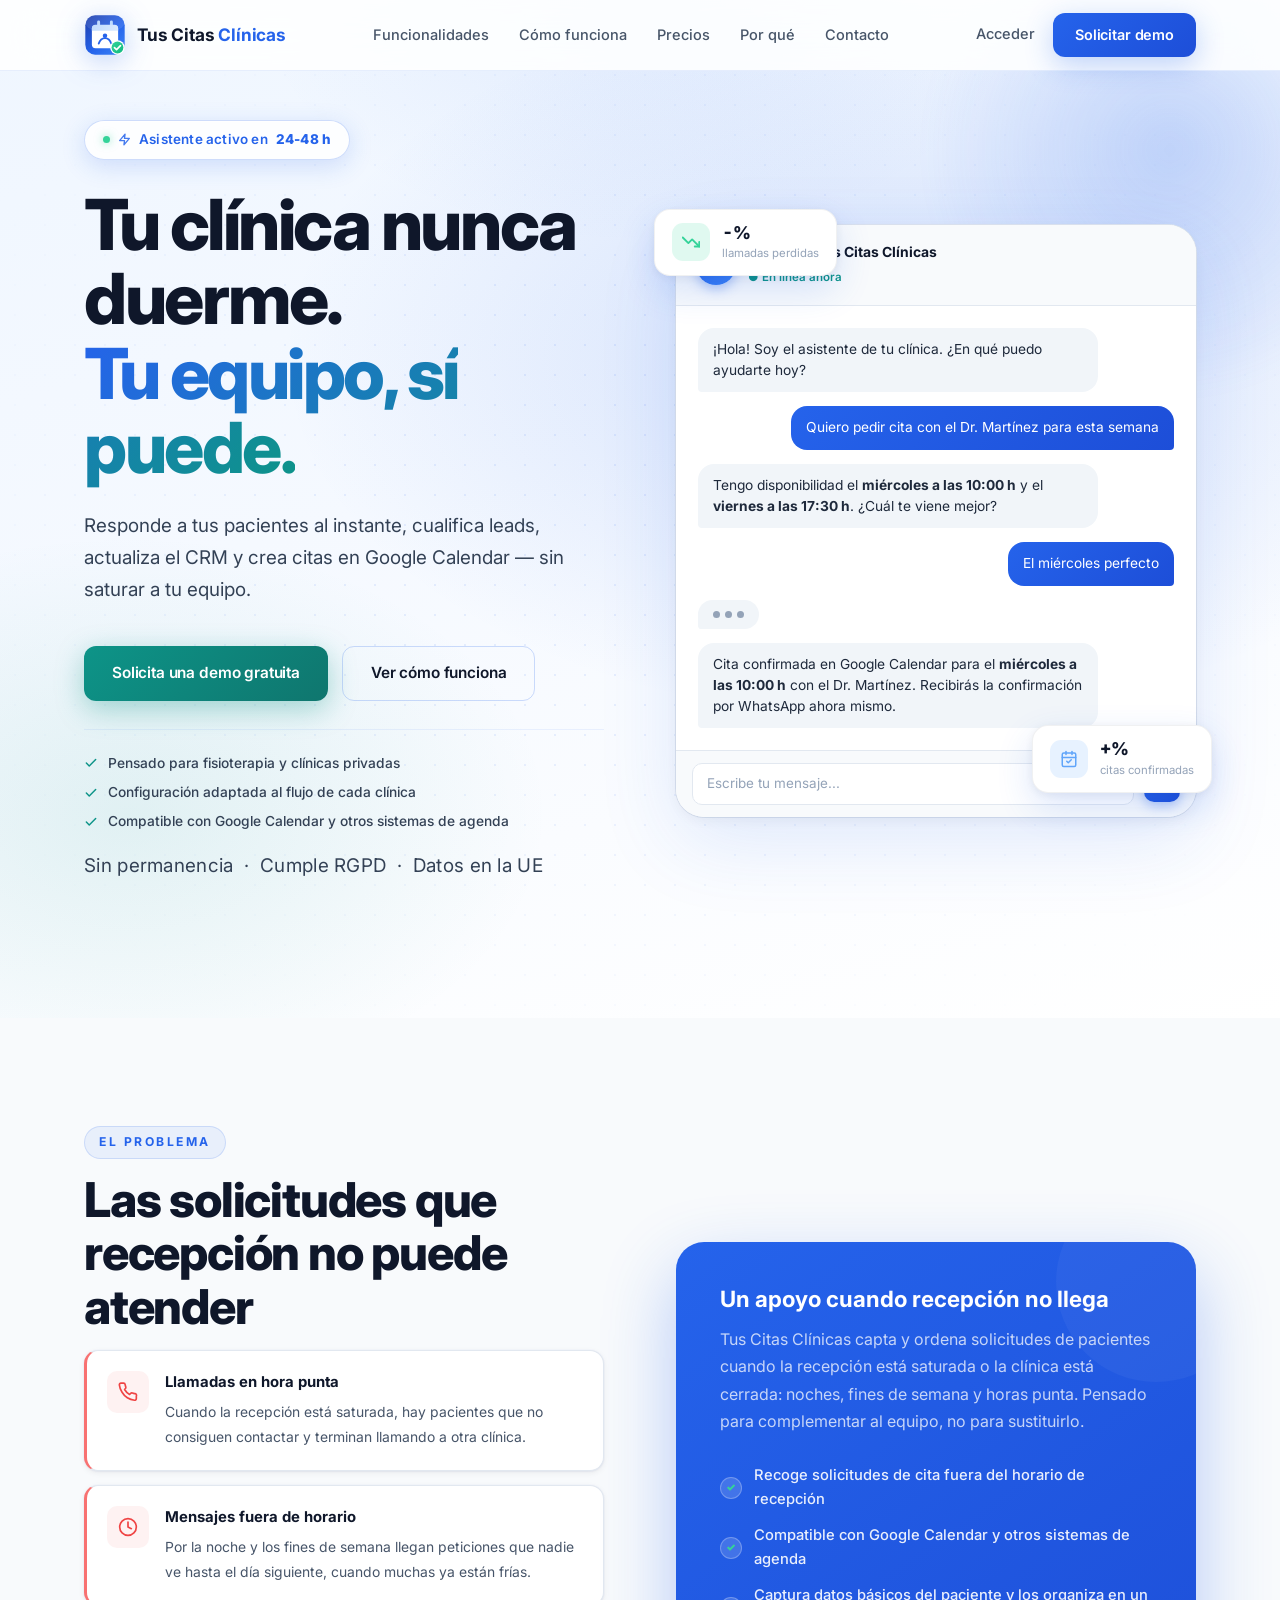
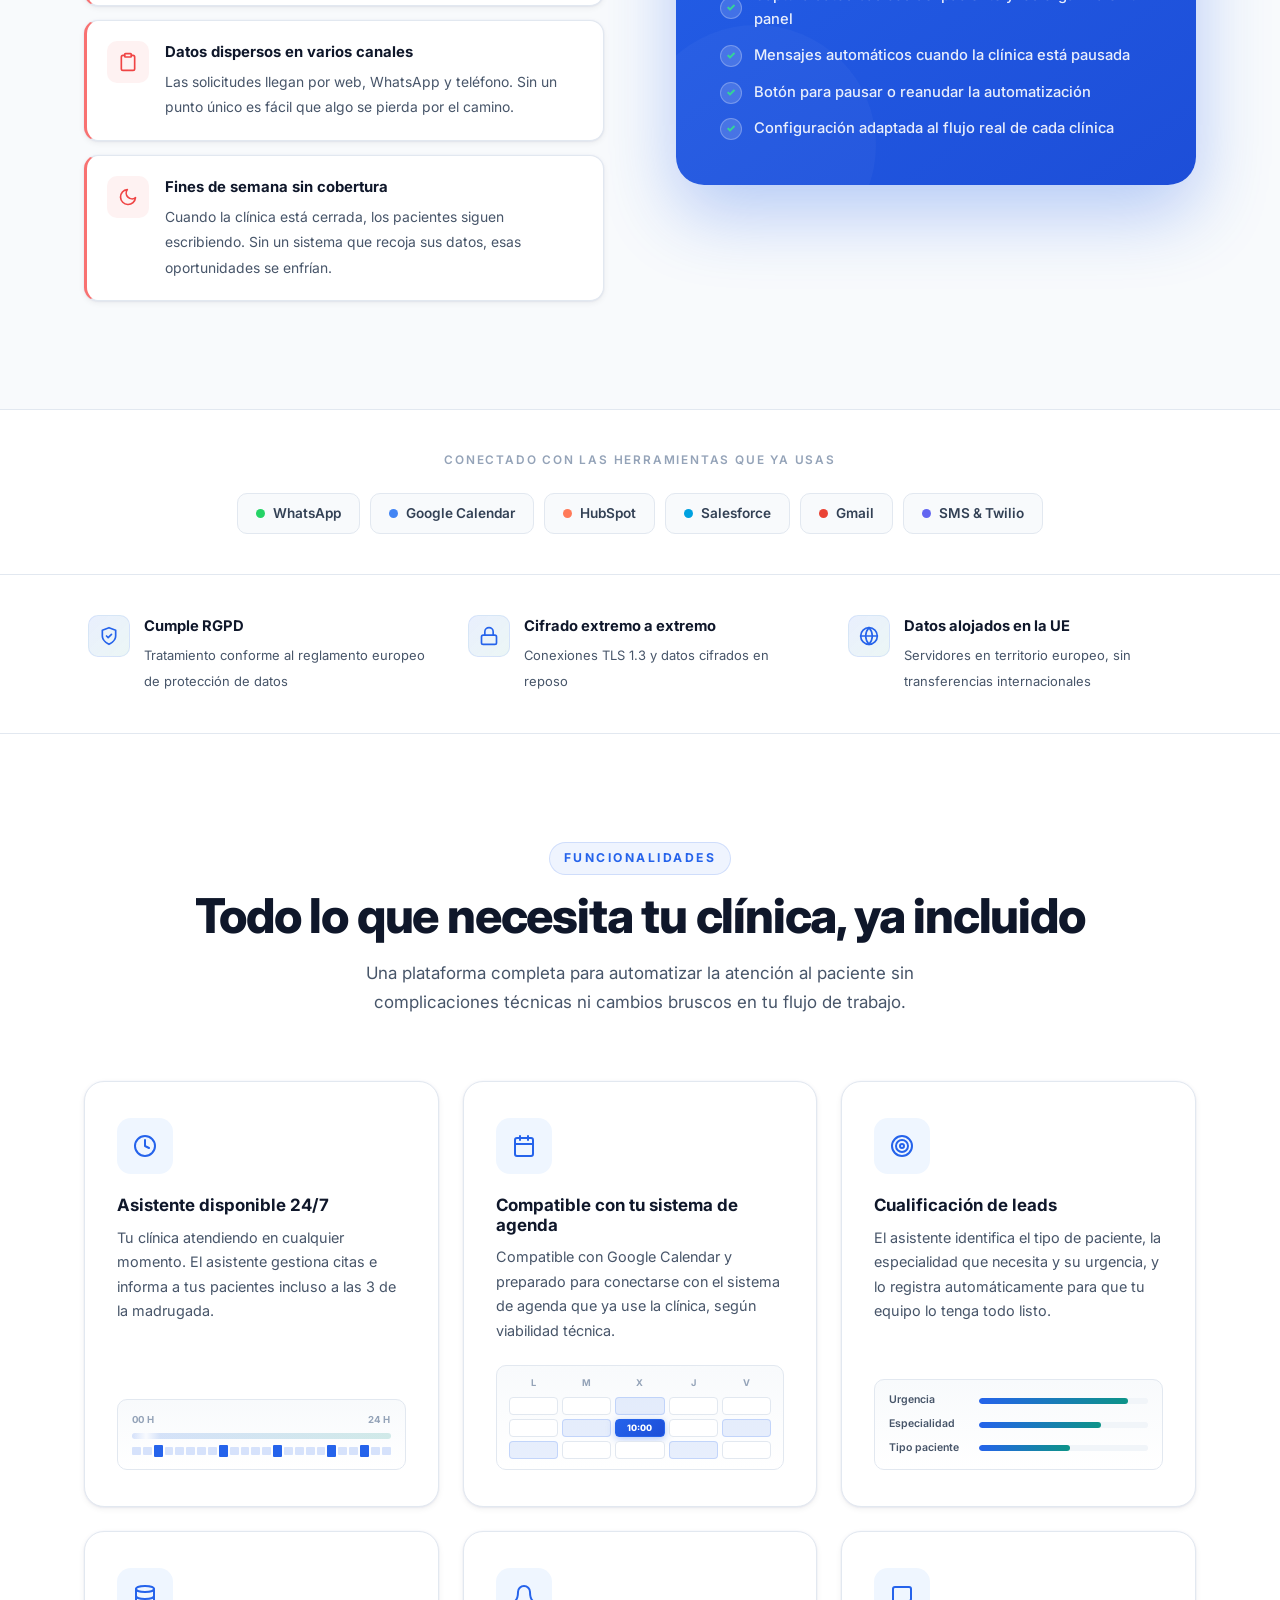
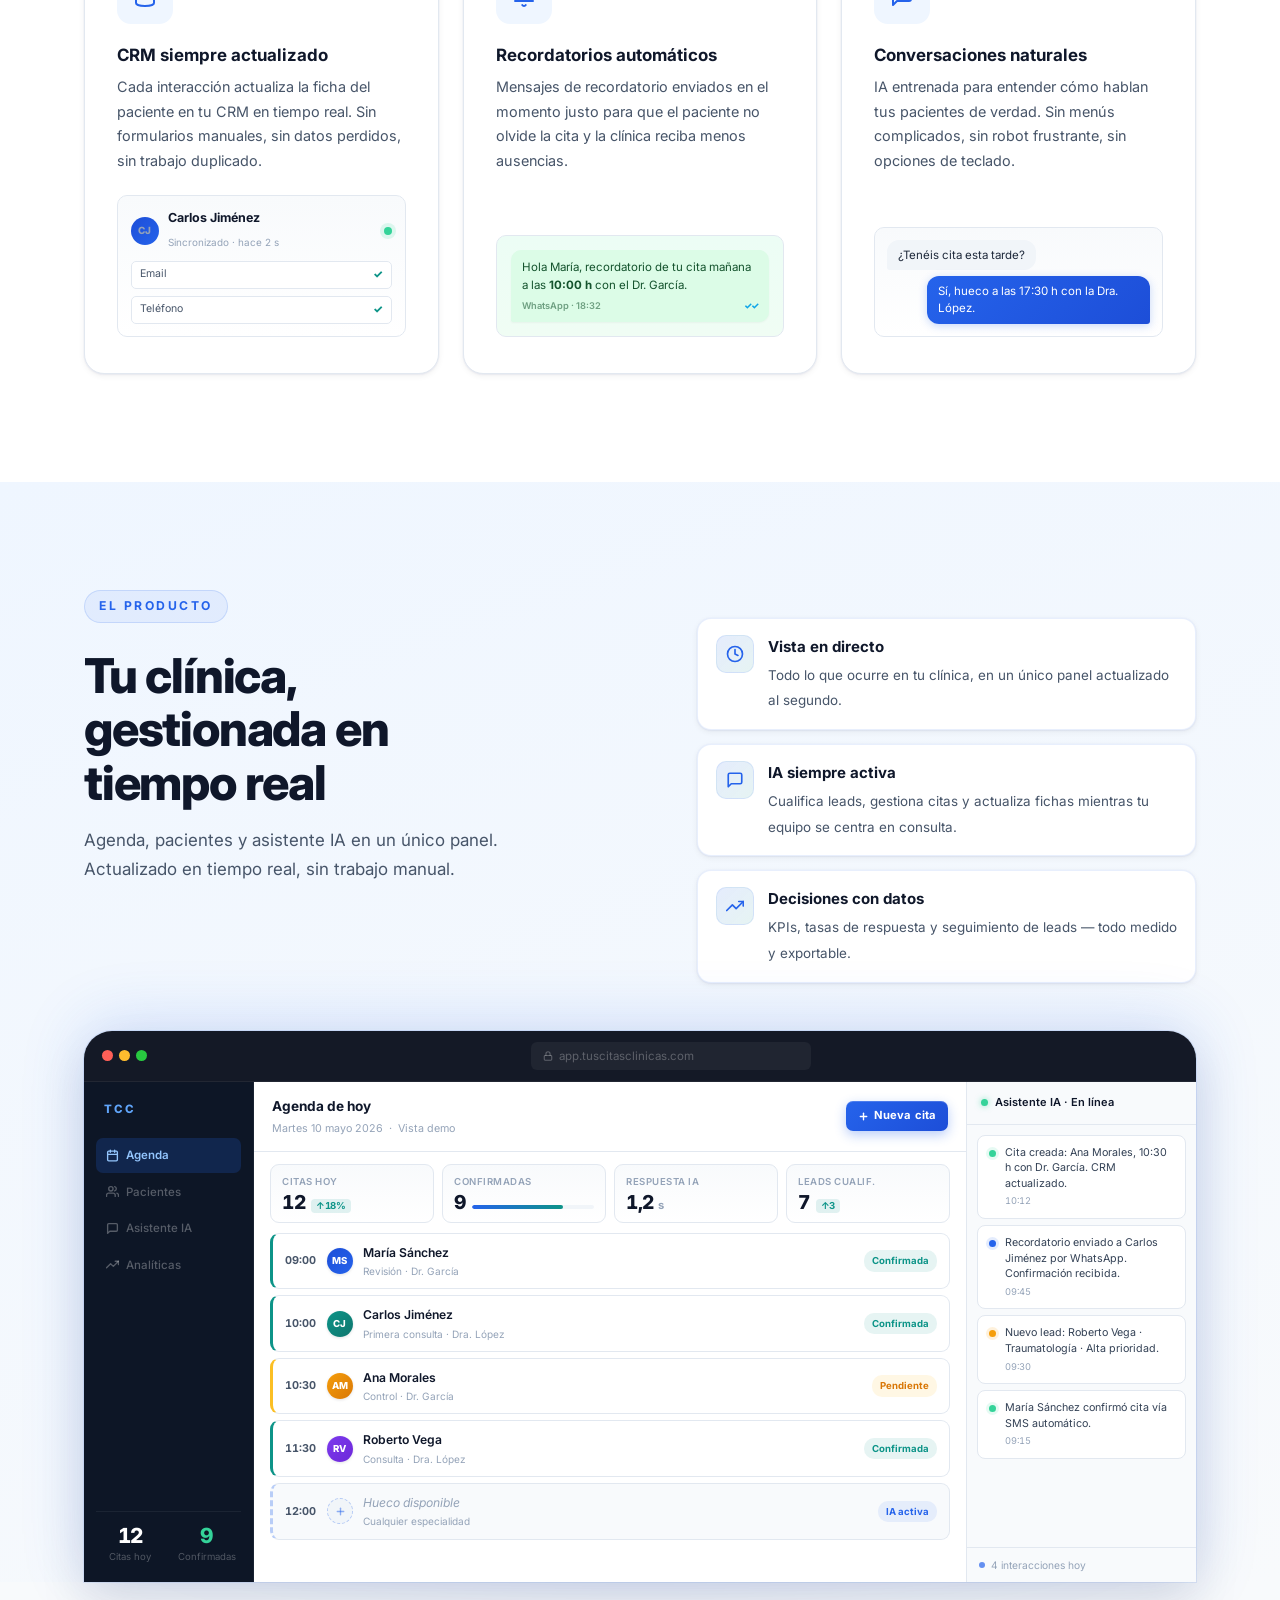
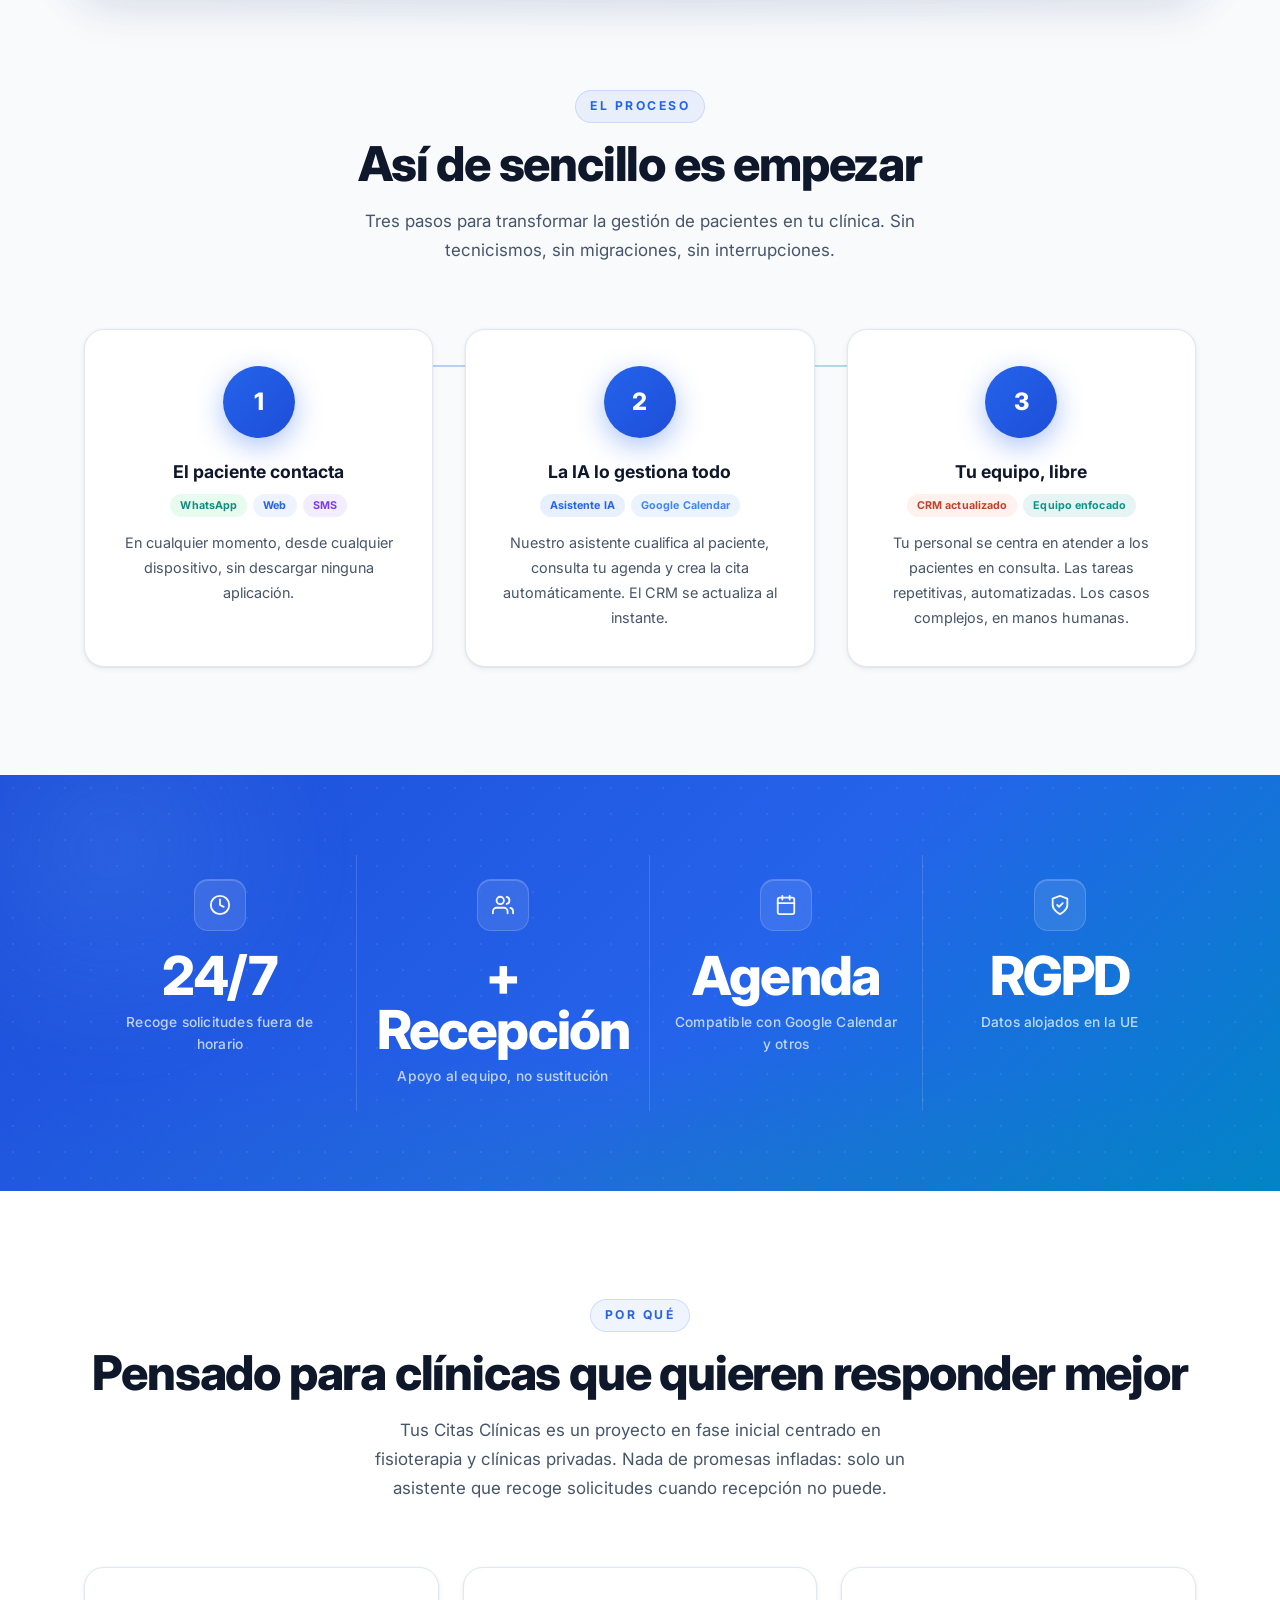
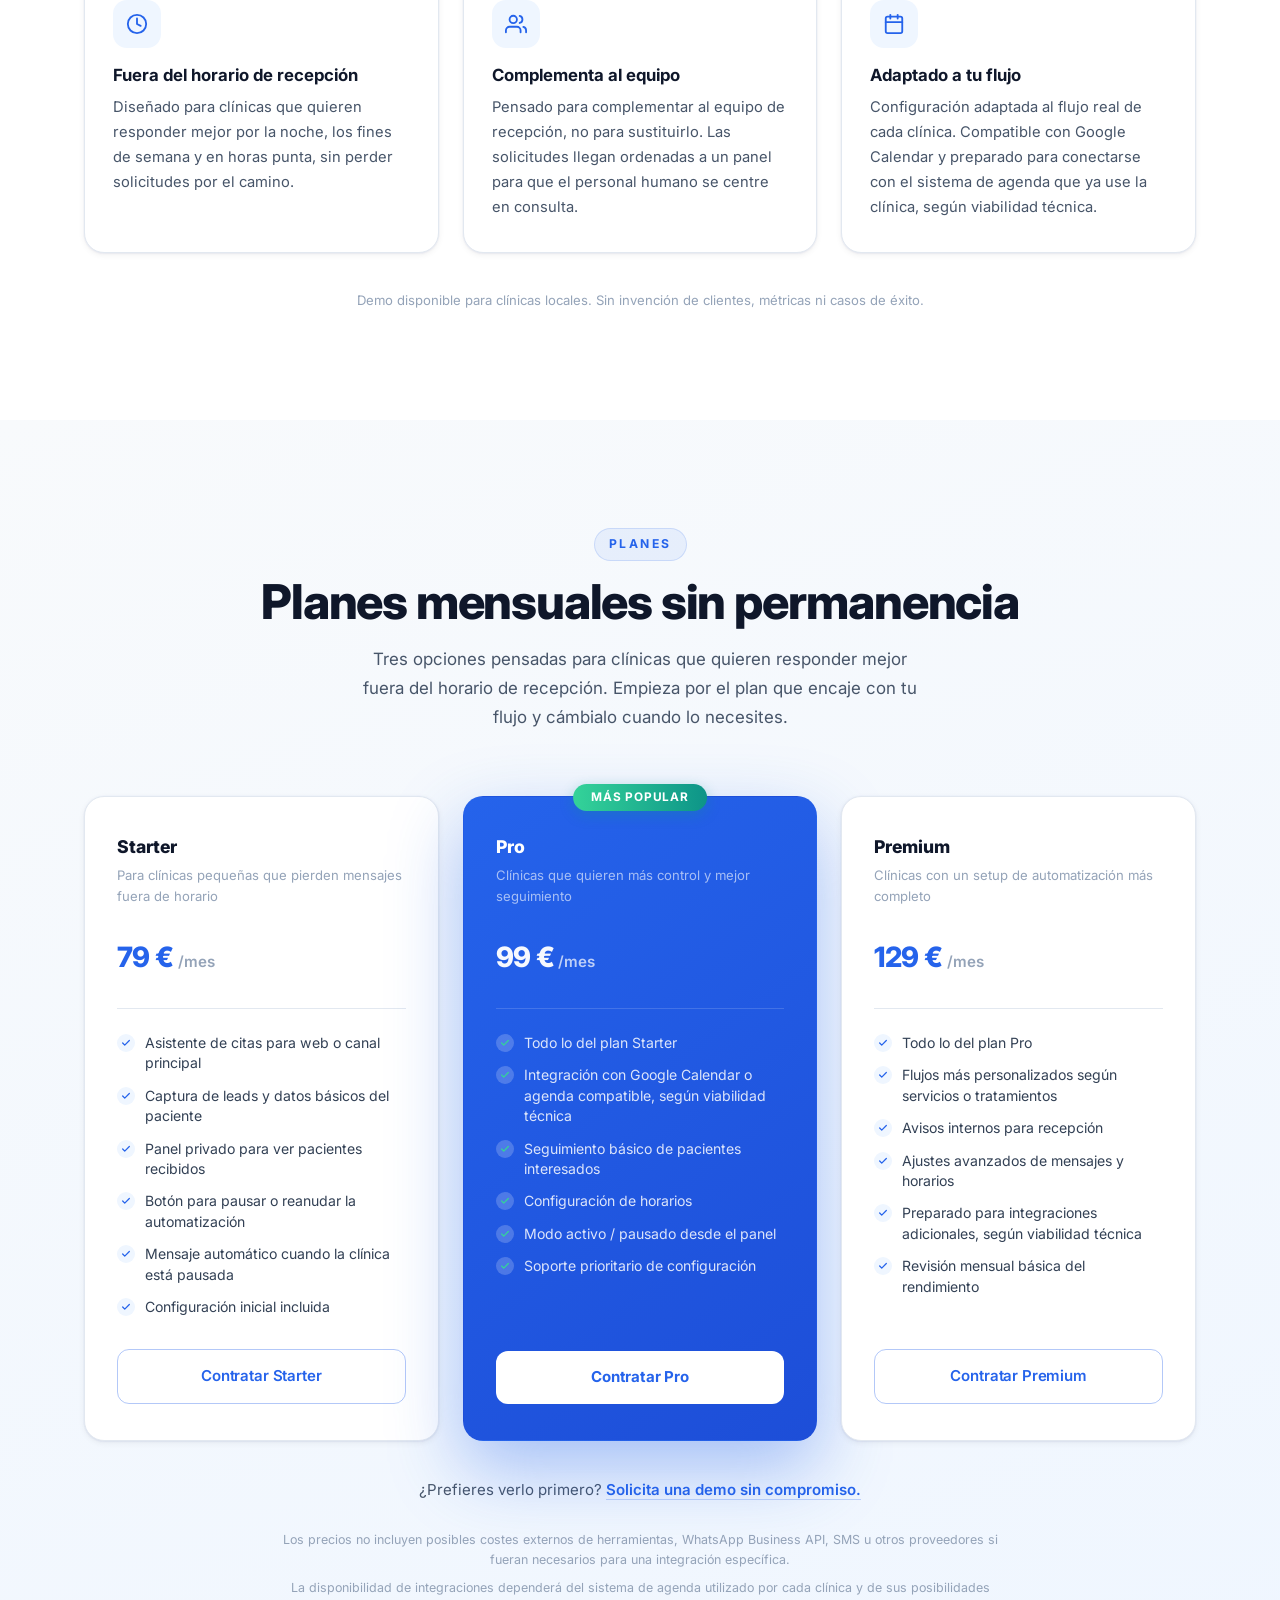
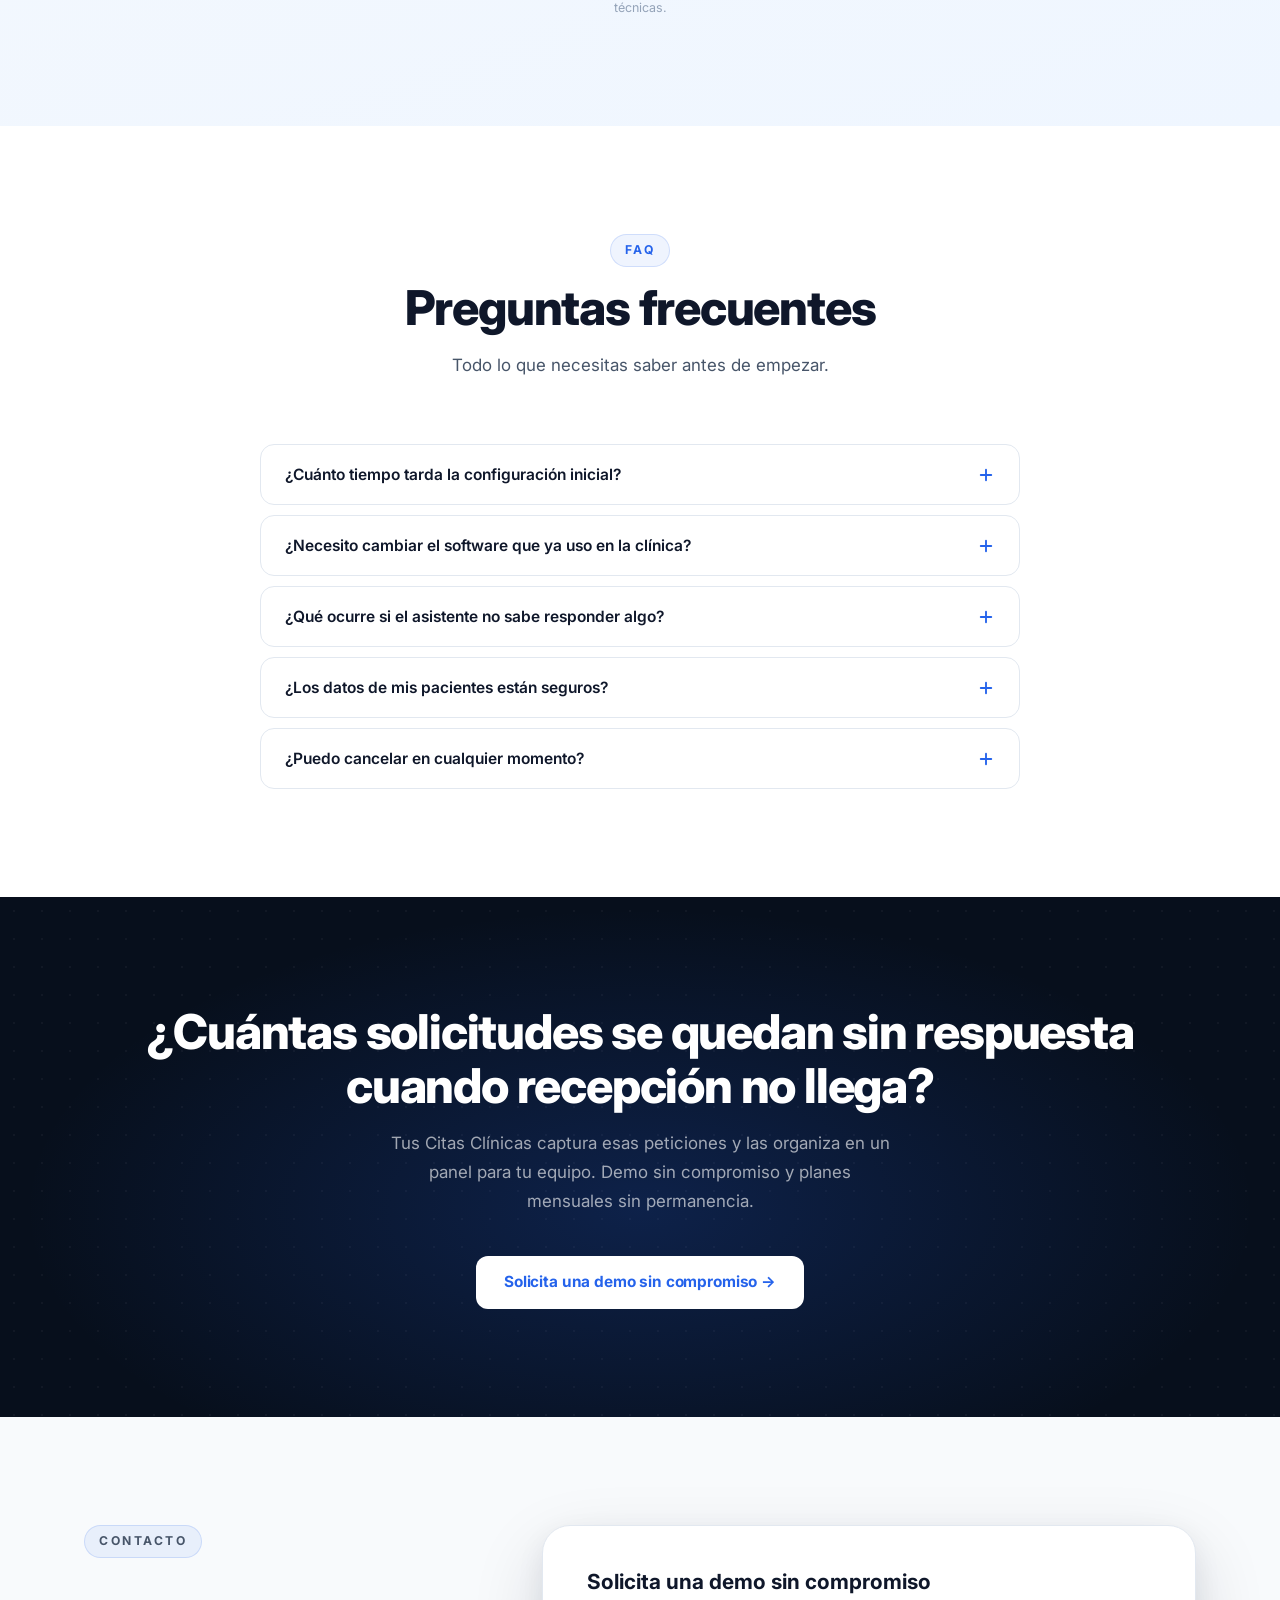
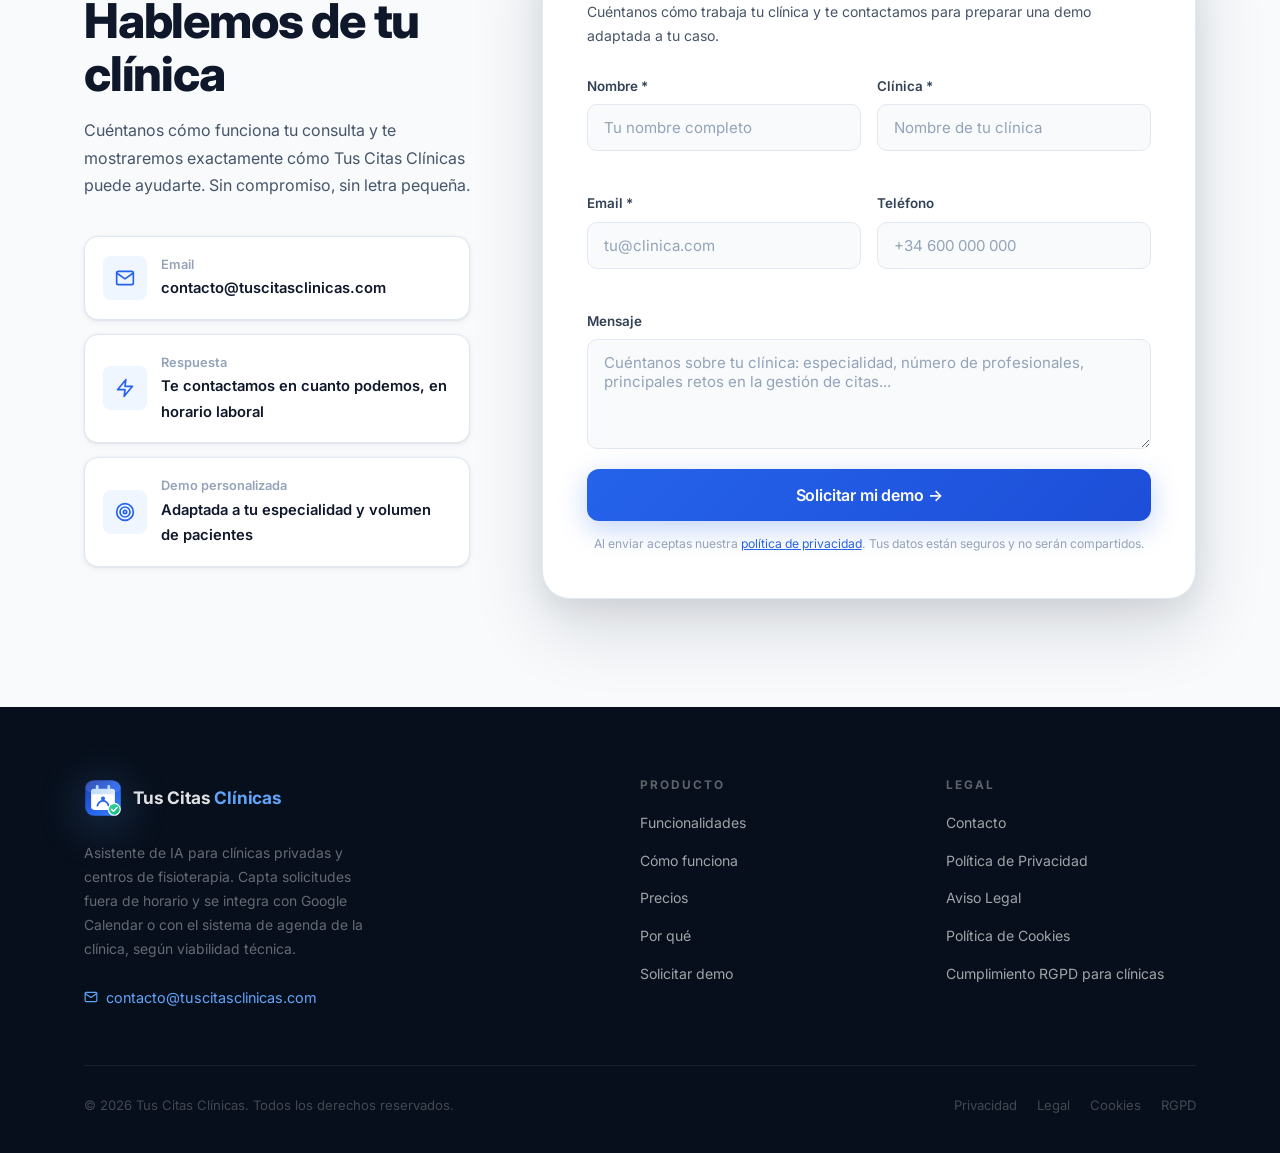
==== commit b14ecb48: "Align on-page pricing with Stripe Payment Link amounts Pro: 89 €/mes -> 99 €/mes Premium: 99 €/mes -" ====
--- a/index.html
+++ b/index.html
@@ -736,14 +736,14 @@
               Configuración inicial incluida
             </li>
           </ul>
-          <a href="#stripe-starter" class="btn btn-outline pricing-cta">Contratar Starter</a>
+          <a href="https://buy.stripe.com/dRm4gy61p6EbfvYcyE0x202" target="_blank" rel="noopener noreferrer" class="btn btn-outline pricing-cta">Contratar Starter</a>
         </div>
 
         <div class="pricing-card pricing-featured fade-up">
           <div class="pricing-badge-top">Más popular</div>
           <div class="pricing-tier">Pro</div>
           <div class="pricing-for">Clínicas que quieren más control y mejor seguimiento</div>
-          <div class="pricing-price">89 €<span class="pricing-price-unit">/mes</span></div>
+          <div class="pricing-price">99 €<span class="pricing-price-unit">/mes</span></div>
           <div class="pricing-divider"></div>
           <ul class="pricing-features">
             <li>
@@ -771,13 +771,13 @@
               Soporte prioritario de configuración
             </li>
           </ul>
-          <a href="#stripe-pro" class="btn btn-white pricing-cta">Contratar Pro</a>
+          <a href="https://buy.stripe.com/3cI28qdtRd2zcjMdCI0x203" target="_blank" rel="noopener noreferrer" class="btn btn-white pricing-cta">Contratar Pro</a>
         </div>
 
         <div class="pricing-card fade-up">
           <div class="pricing-tier">Premium</div>
           <div class="pricing-for">Clínicas con un setup de automatización más completo</div>
-          <div class="pricing-price">99 €<span class="pricing-price-unit">/mes</span></div>
+          <div class="pricing-price">129 €<span class="pricing-price-unit">/mes</span></div>
           <div class="pricing-divider"></div>
           <ul class="pricing-features">
             <li>
@@ -805,7 +805,7 @@
               Revisión mensual básica del rendimiento
             </li>
           </ul>
-          <a href="#stripe-premium" class="btn btn-outline pricing-cta">Contratar Premium</a>
+          <a href="https://buy.stripe.com/8x214m2Pd6EbcjMeGM0x201" target="_blank" rel="noopener noreferrer" class="btn btn-outline pricing-cta">Contratar Premium</a>
         </div>
 
       </div>
--- a/styles.css
+++ b/styles.css
@@ -1283,6 +1283,7 @@
   .footer-grid { grid-template-columns: 1fr; gap: 32px; }
   .footer-bottom { flex-direction: column; gap: 12px; text-align: center; }
   .feature-card { padding: 28px 22px; }
+  .pricing-card { padding: 28px 22px; }
   .features-grid .feature-card:nth-child(n) { transition-delay: 0ms; }
   .chat-body { padding: 18px; }
   .msg { font-size: 0.84rem; }
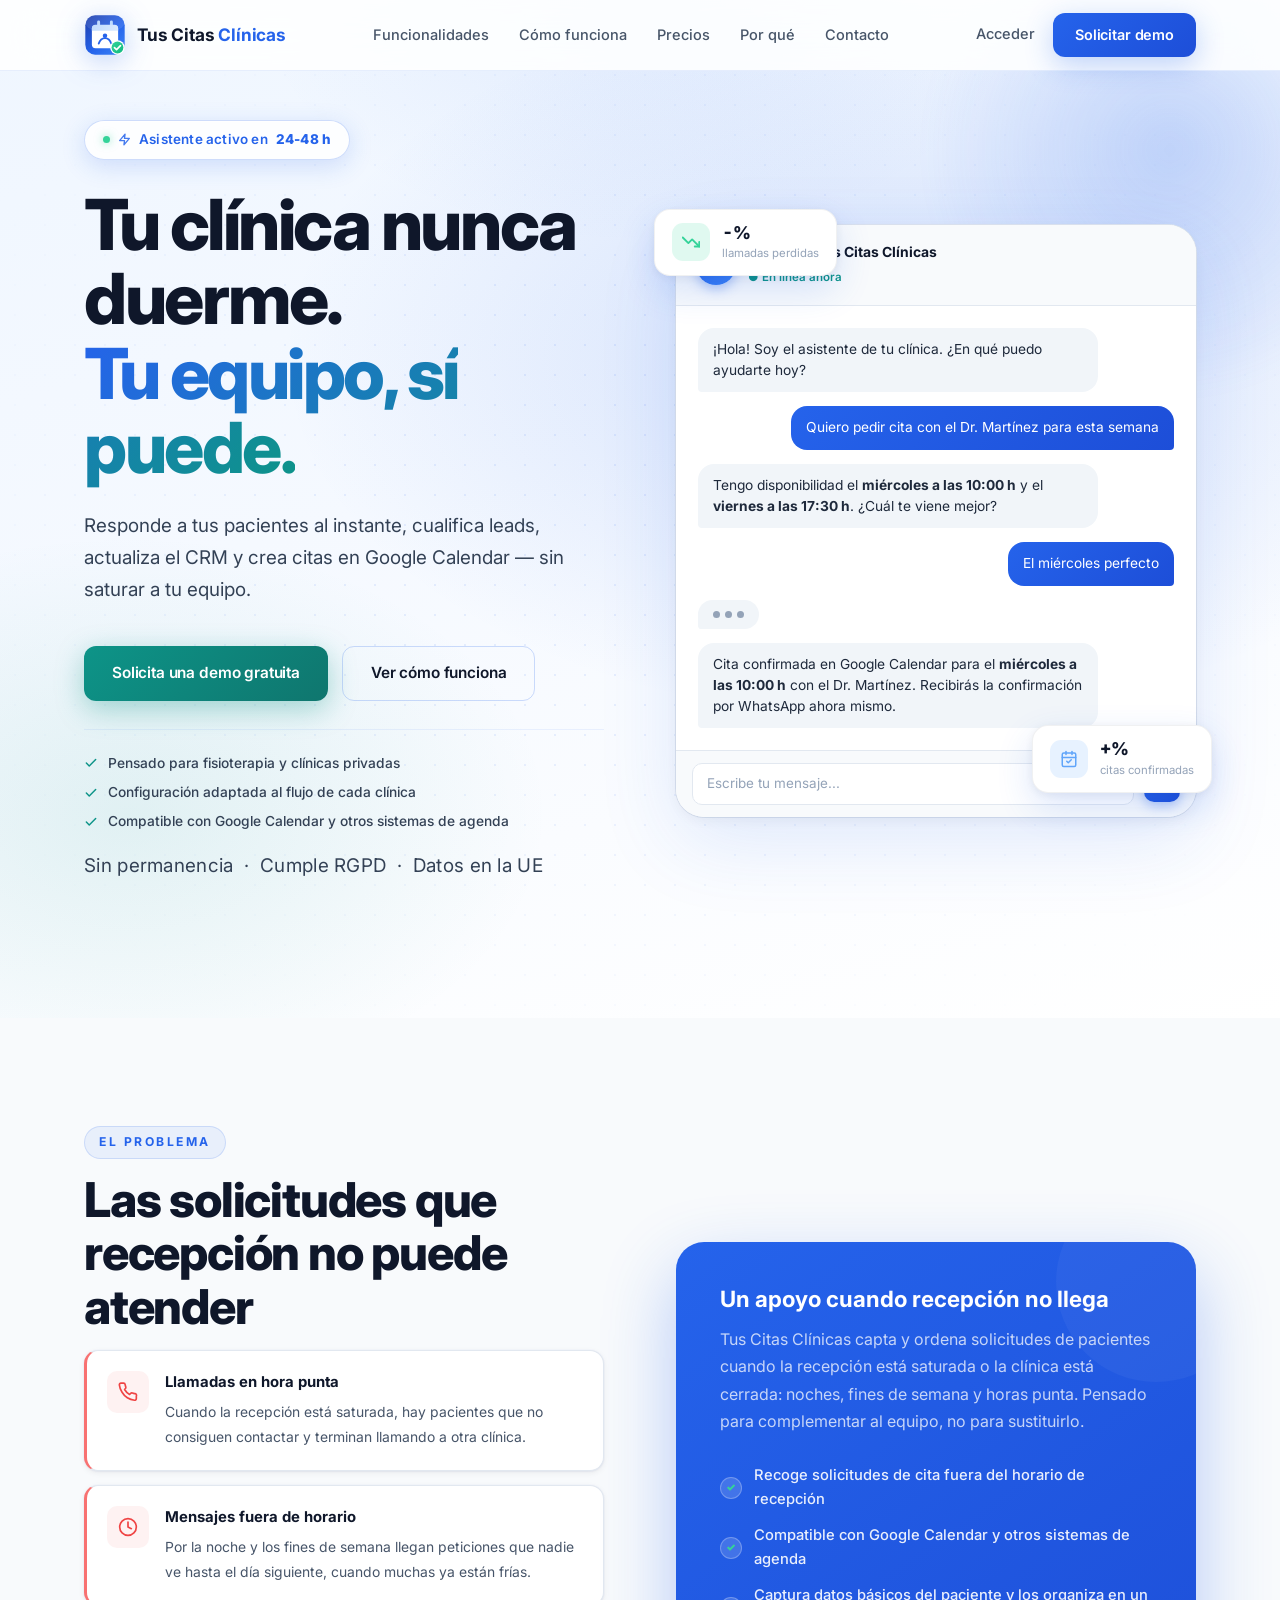
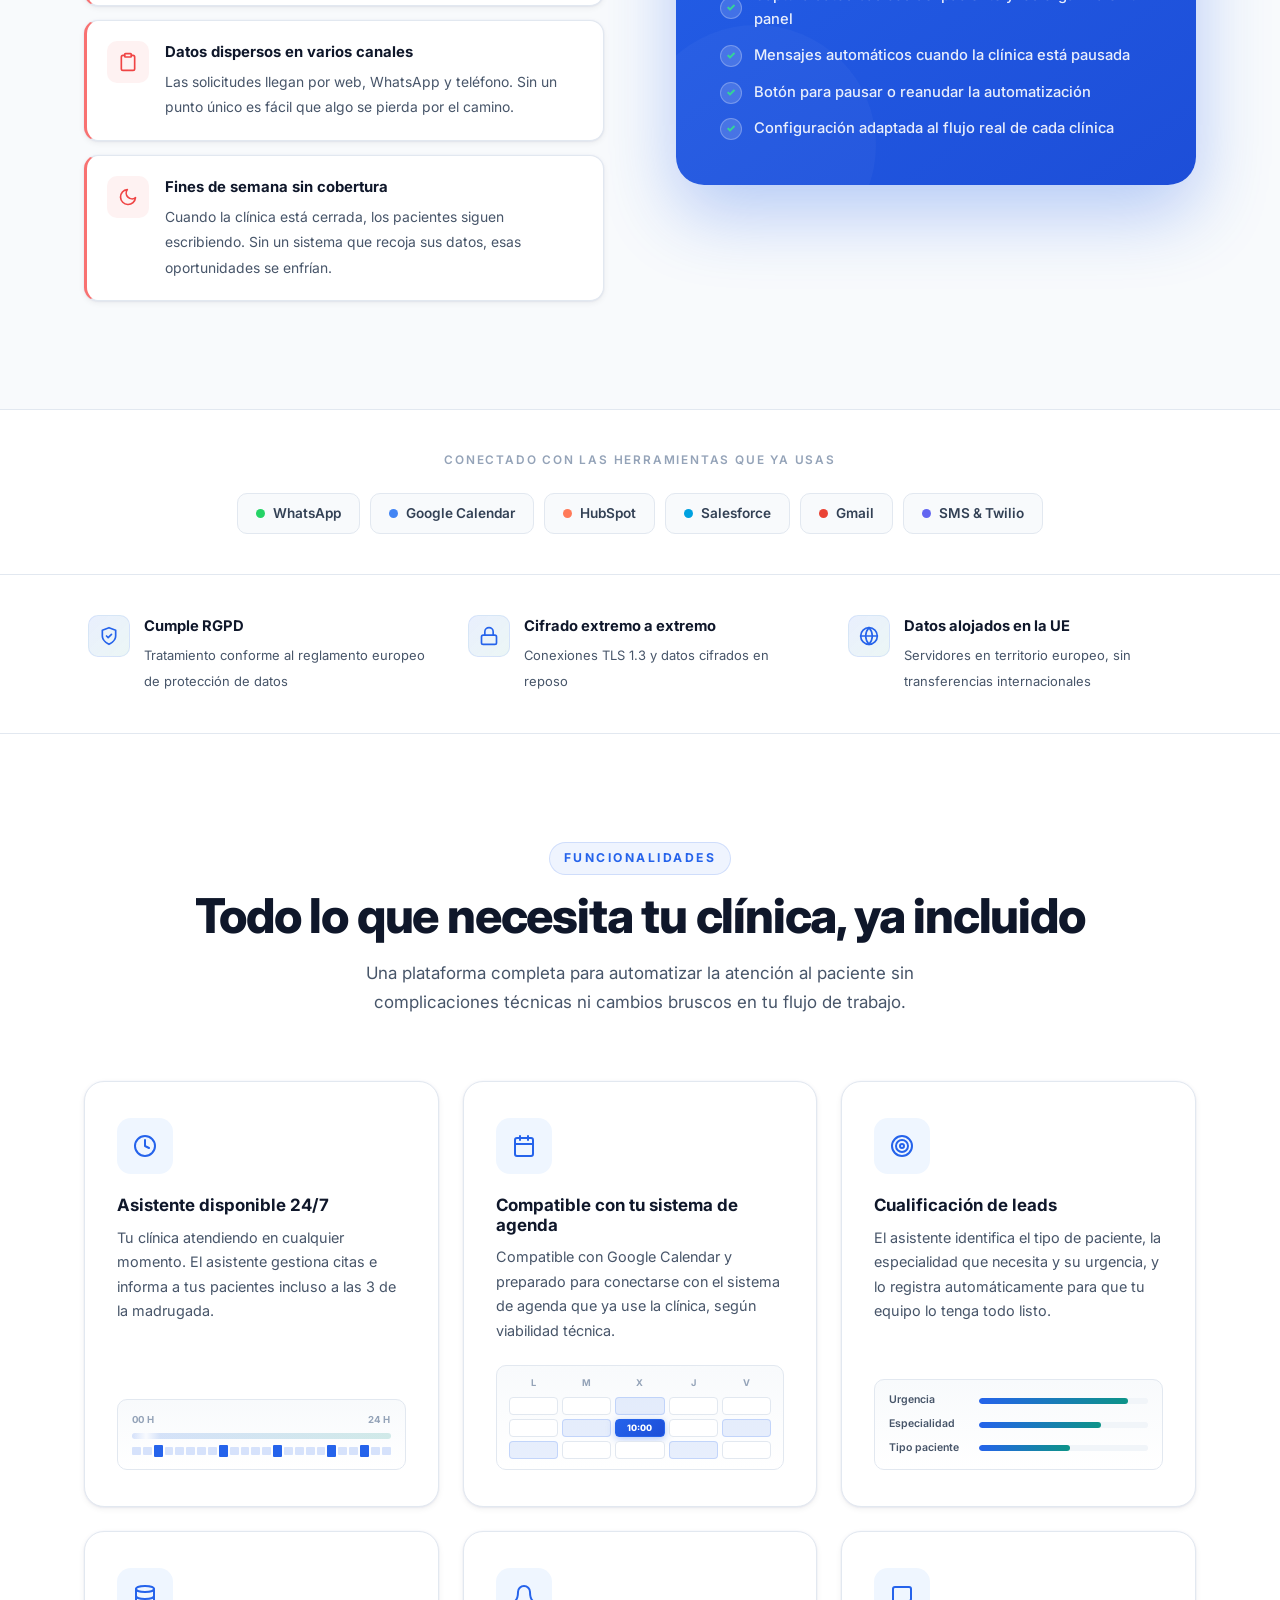
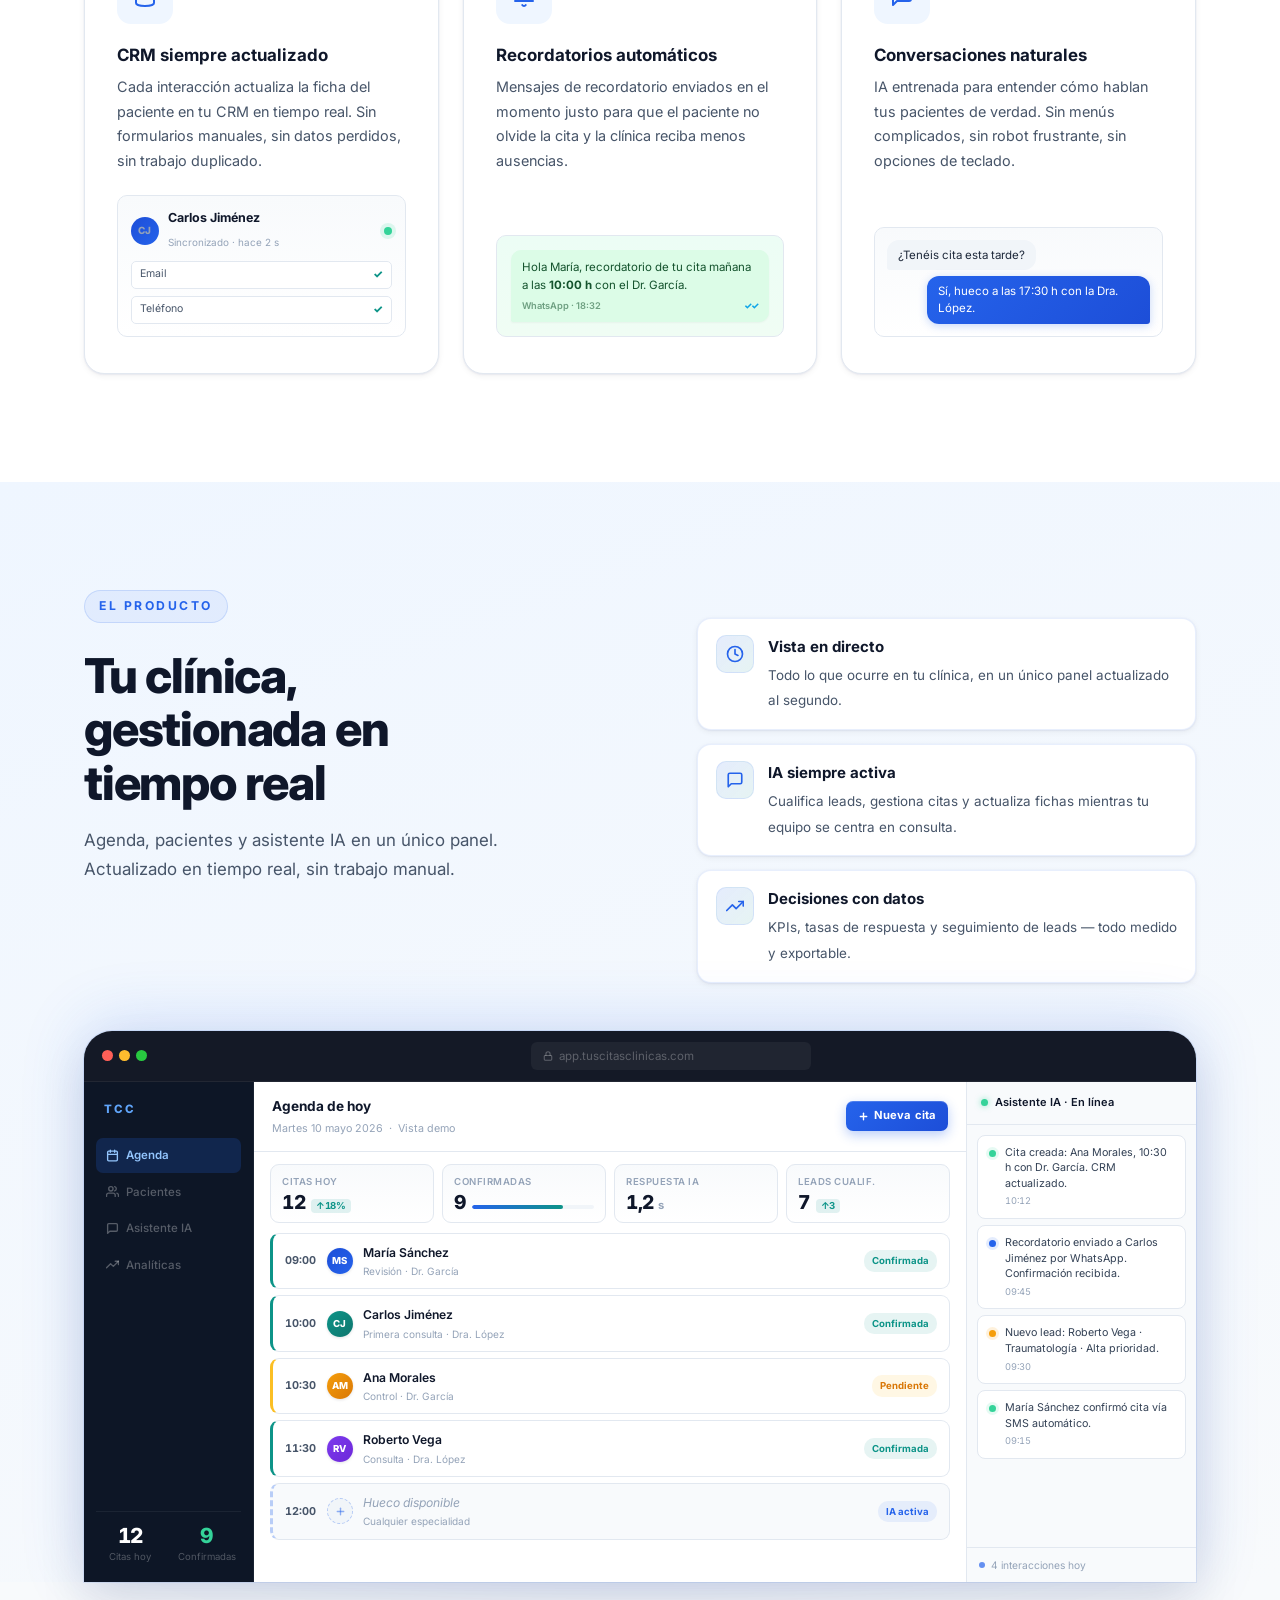
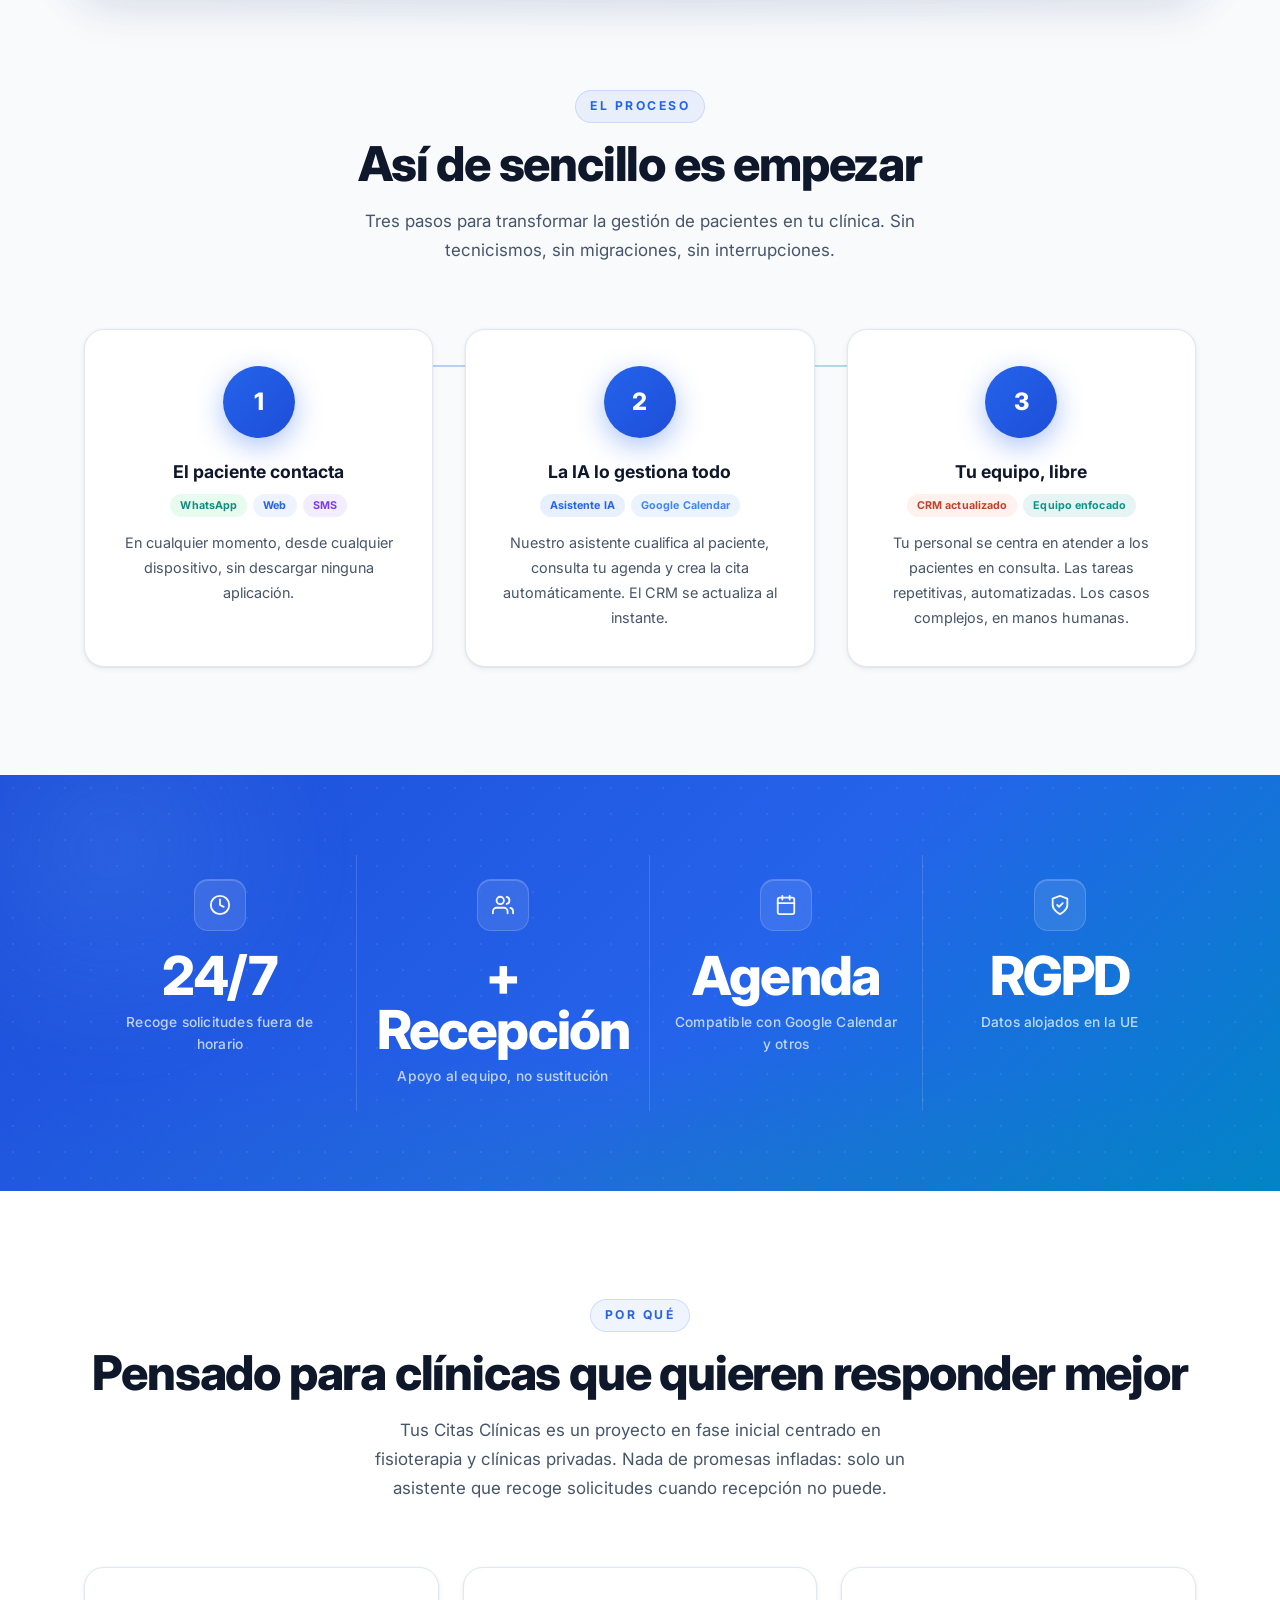
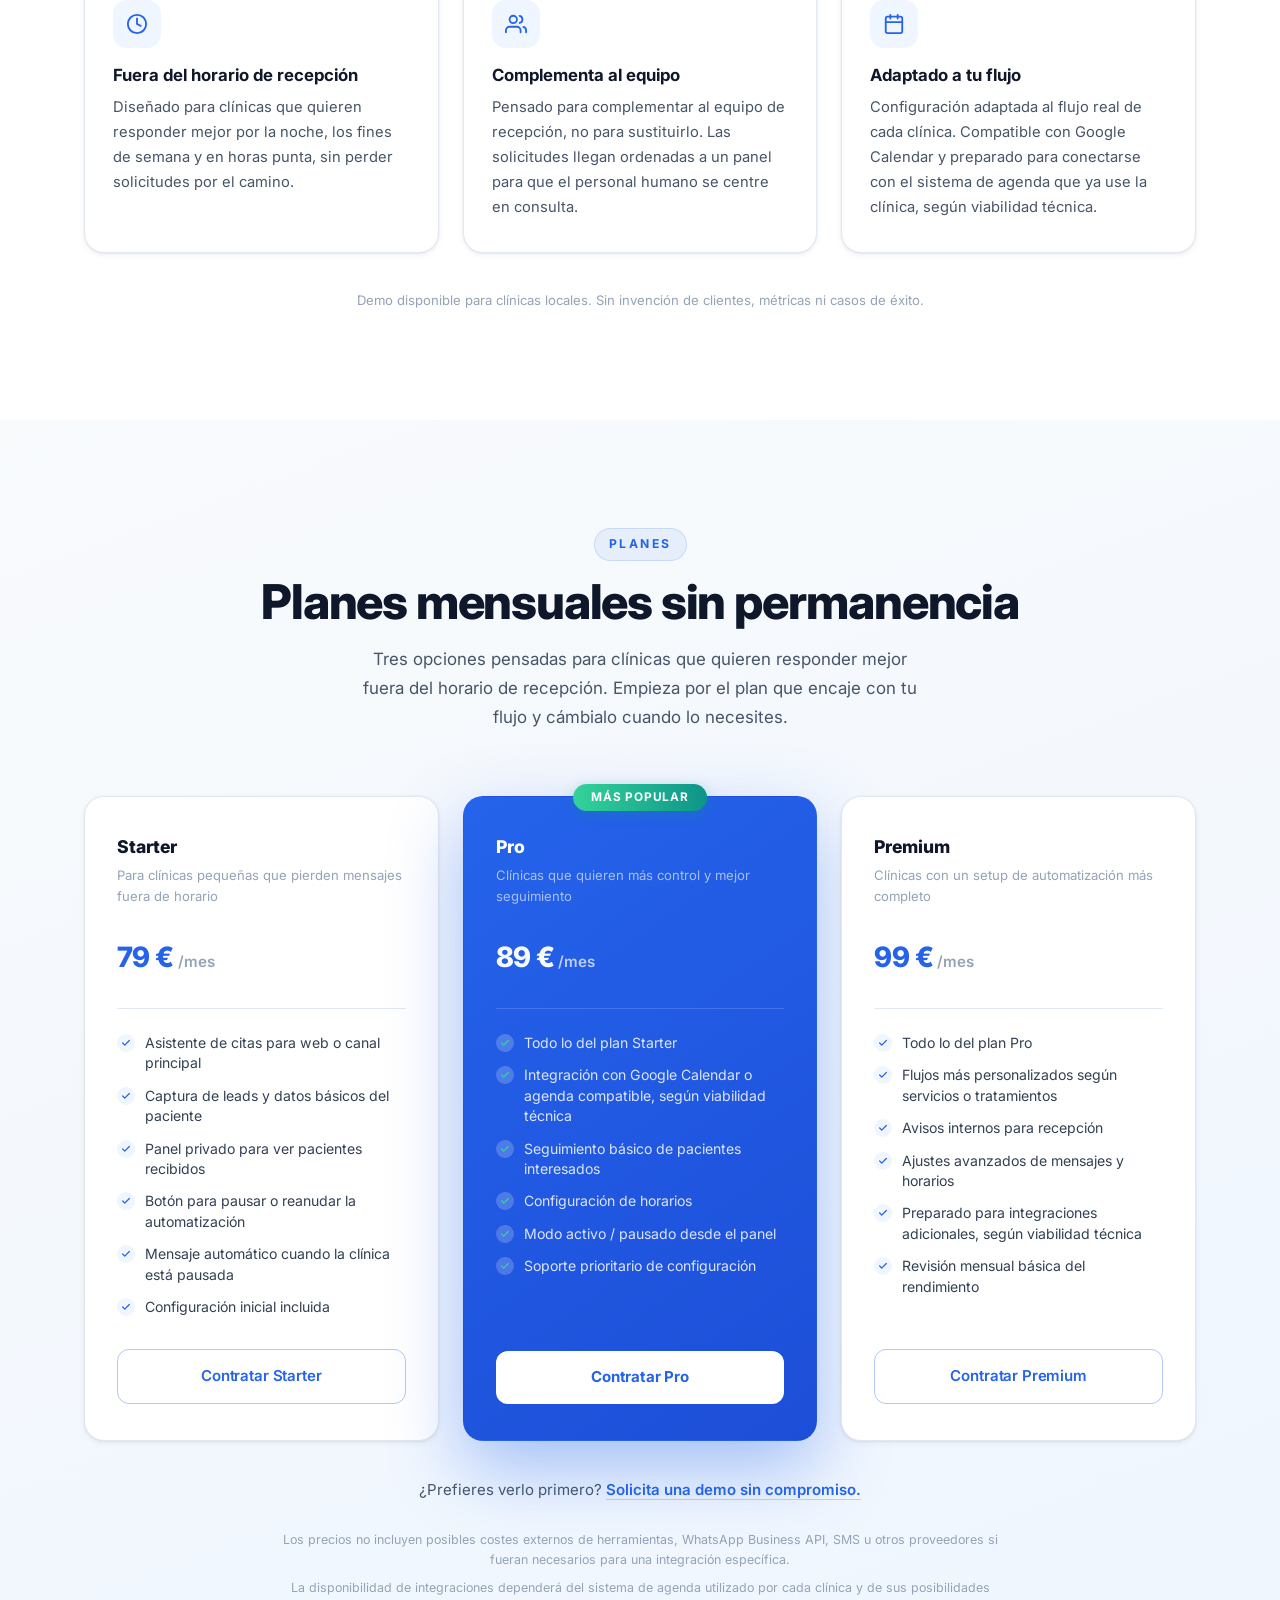
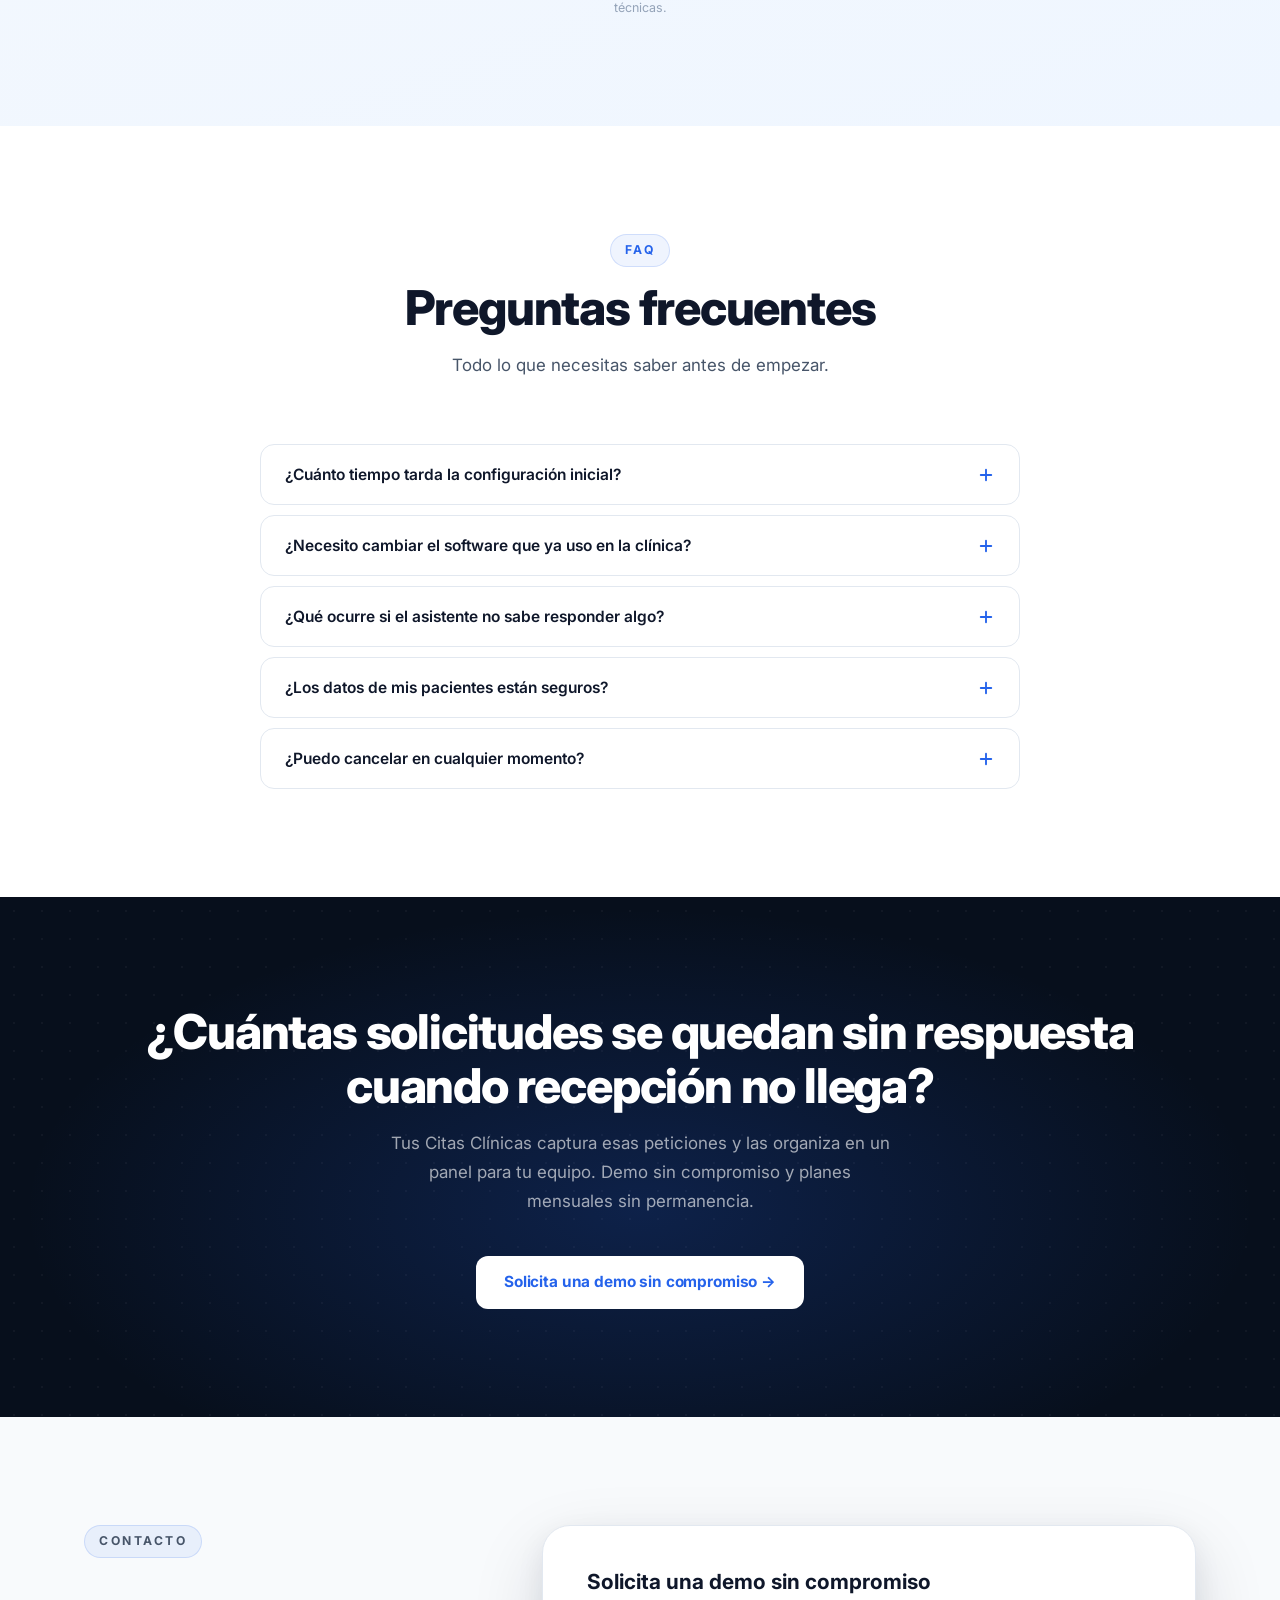
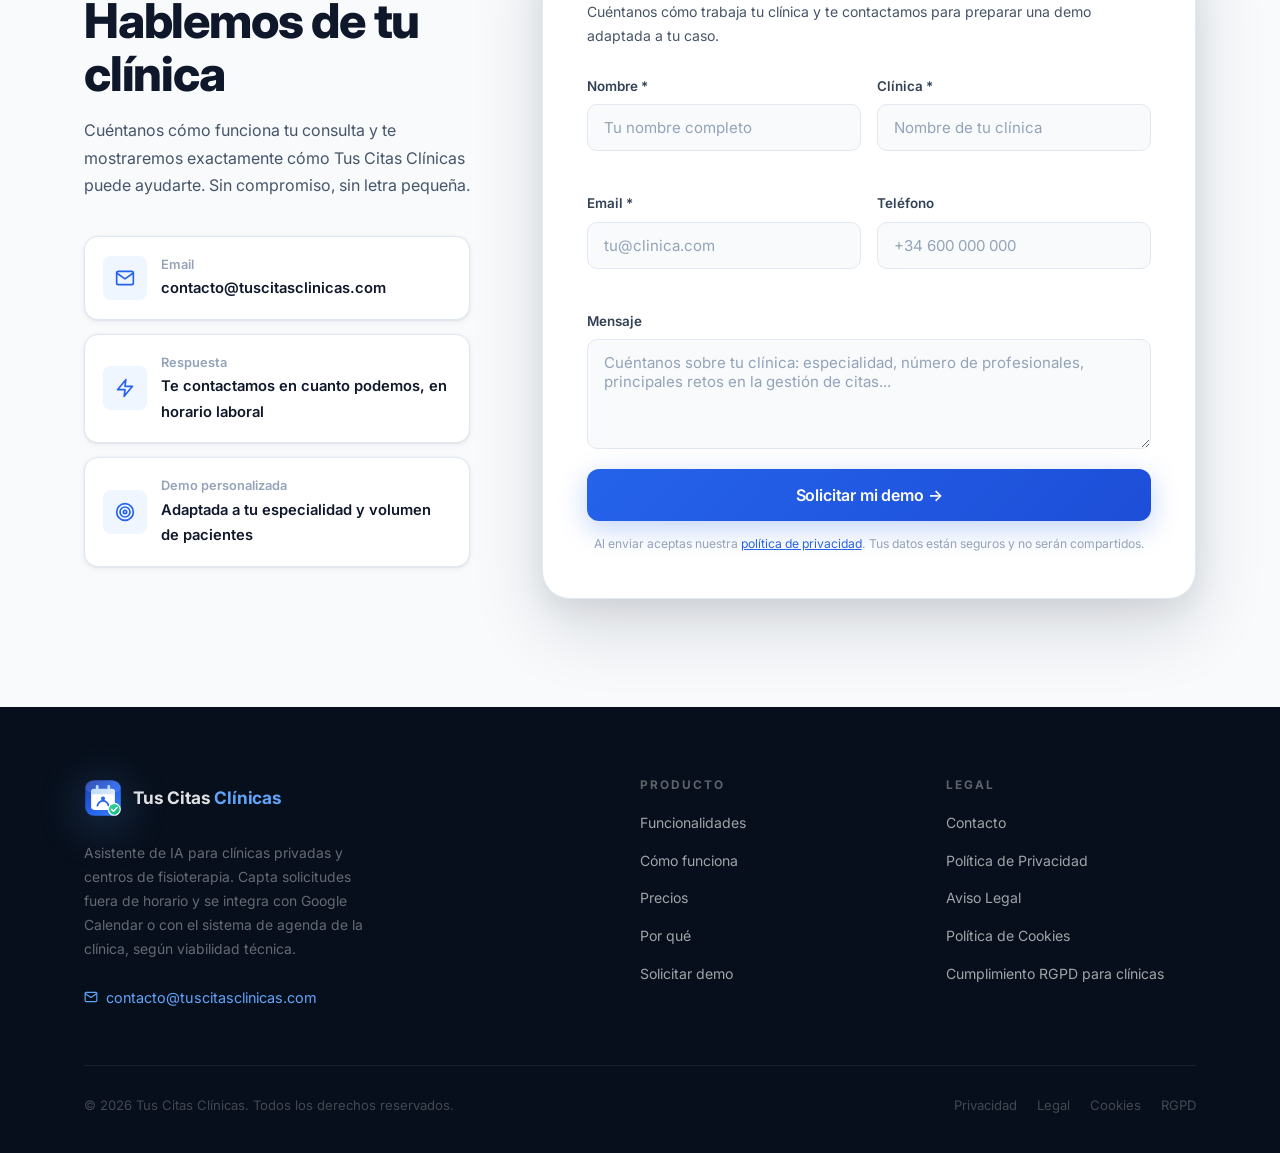
==== commit 87d287b9: "Revert pricing to 79 / 89 / 99 EUR per month Pro: 99 -> 89, Premium: 129 -> 99. Starter unchanged at" ====
--- a/index.html
+++ b/index.html
@@ -743,7 +743,7 @@
           <div class="pricing-badge-top">Más popular</div>
           <div class="pricing-tier">Pro</div>
           <div class="pricing-for">Clínicas que quieren más control y mejor seguimiento</div>
-          <div class="pricing-price">99 €<span class="pricing-price-unit">/mes</span></div>
+          <div class="pricing-price">89 €<span class="pricing-price-unit">/mes</span></div>
           <div class="pricing-divider"></div>
           <ul class="pricing-features">
             <li>
@@ -777,7 +777,7 @@
         <div class="pricing-card fade-up">
           <div class="pricing-tier">Premium</div>
           <div class="pricing-for">Clínicas con un setup de automatización más completo</div>
-          <div class="pricing-price">129 €<span class="pricing-price-unit">/mes</span></div>
+          <div class="pricing-price">99 €<span class="pricing-price-unit">/mes</span></div>
           <div class="pricing-divider"></div>
           <ul class="pricing-features">
             <li>
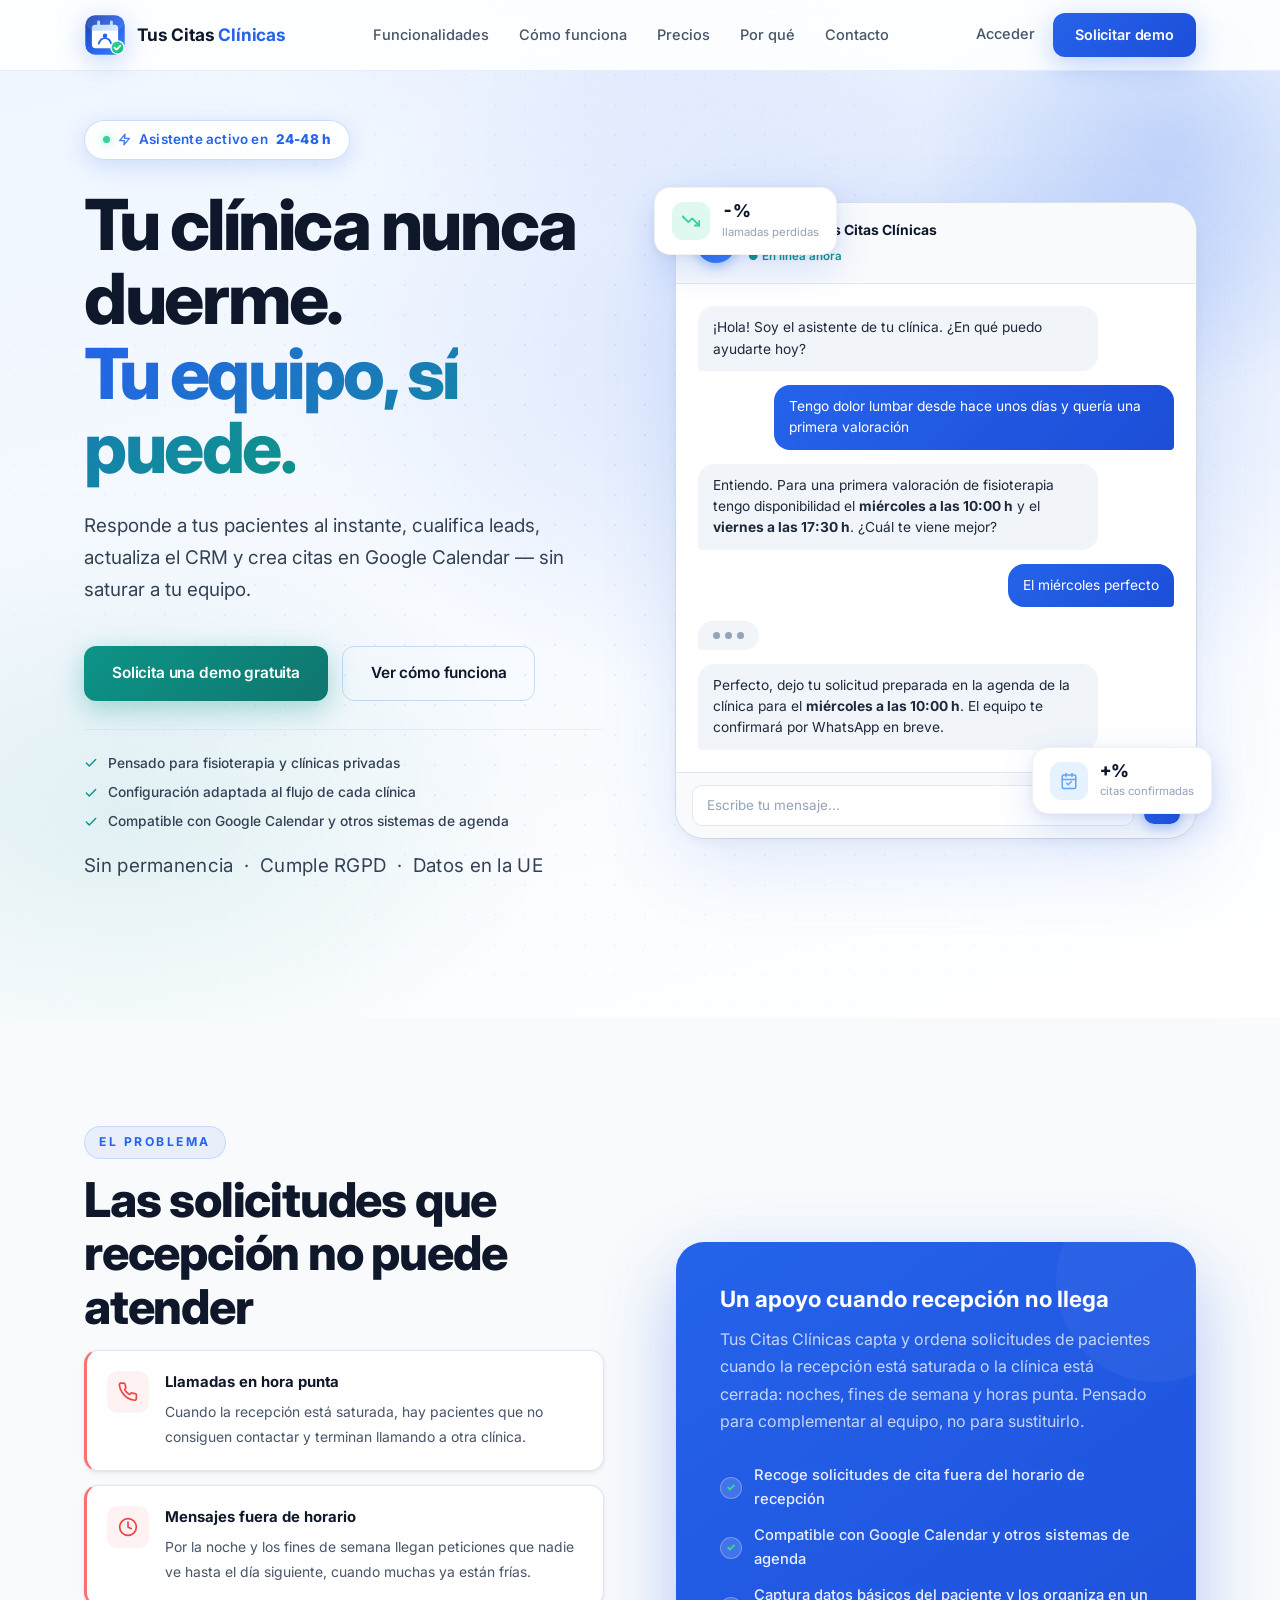
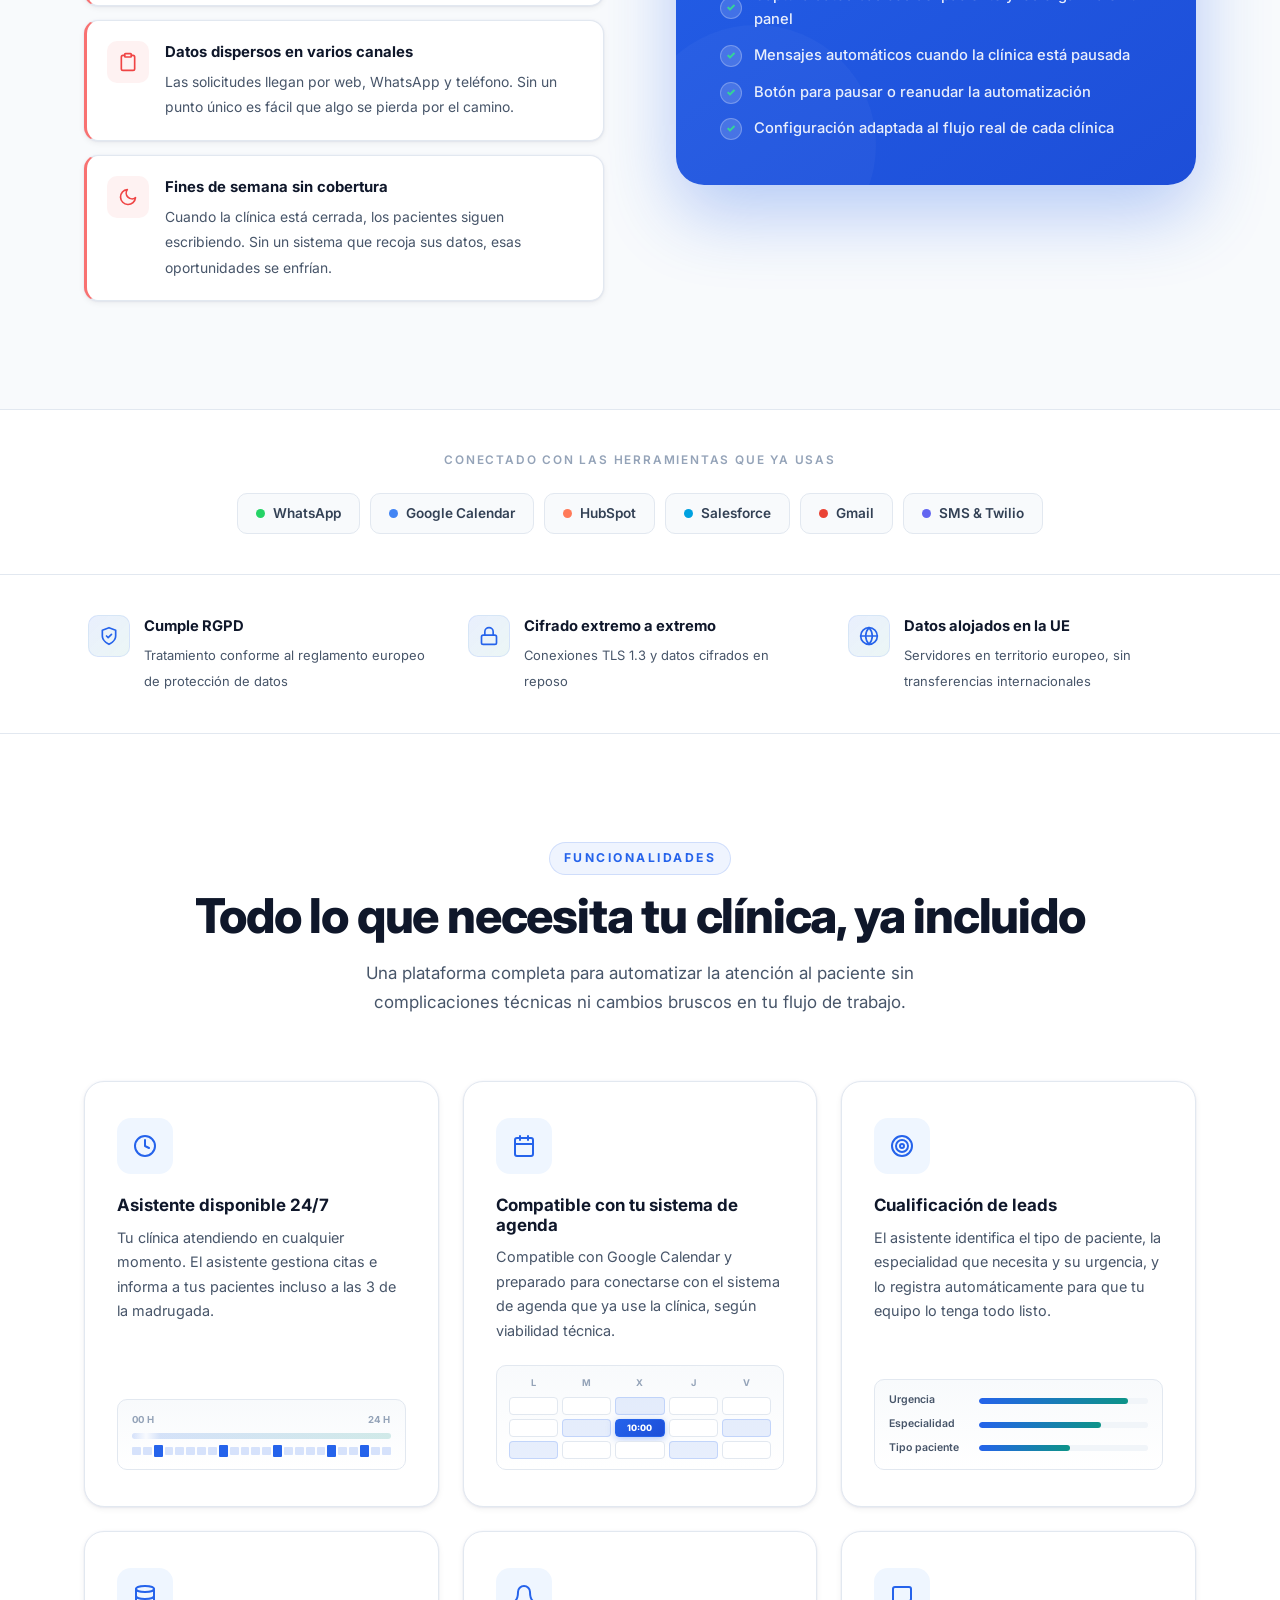
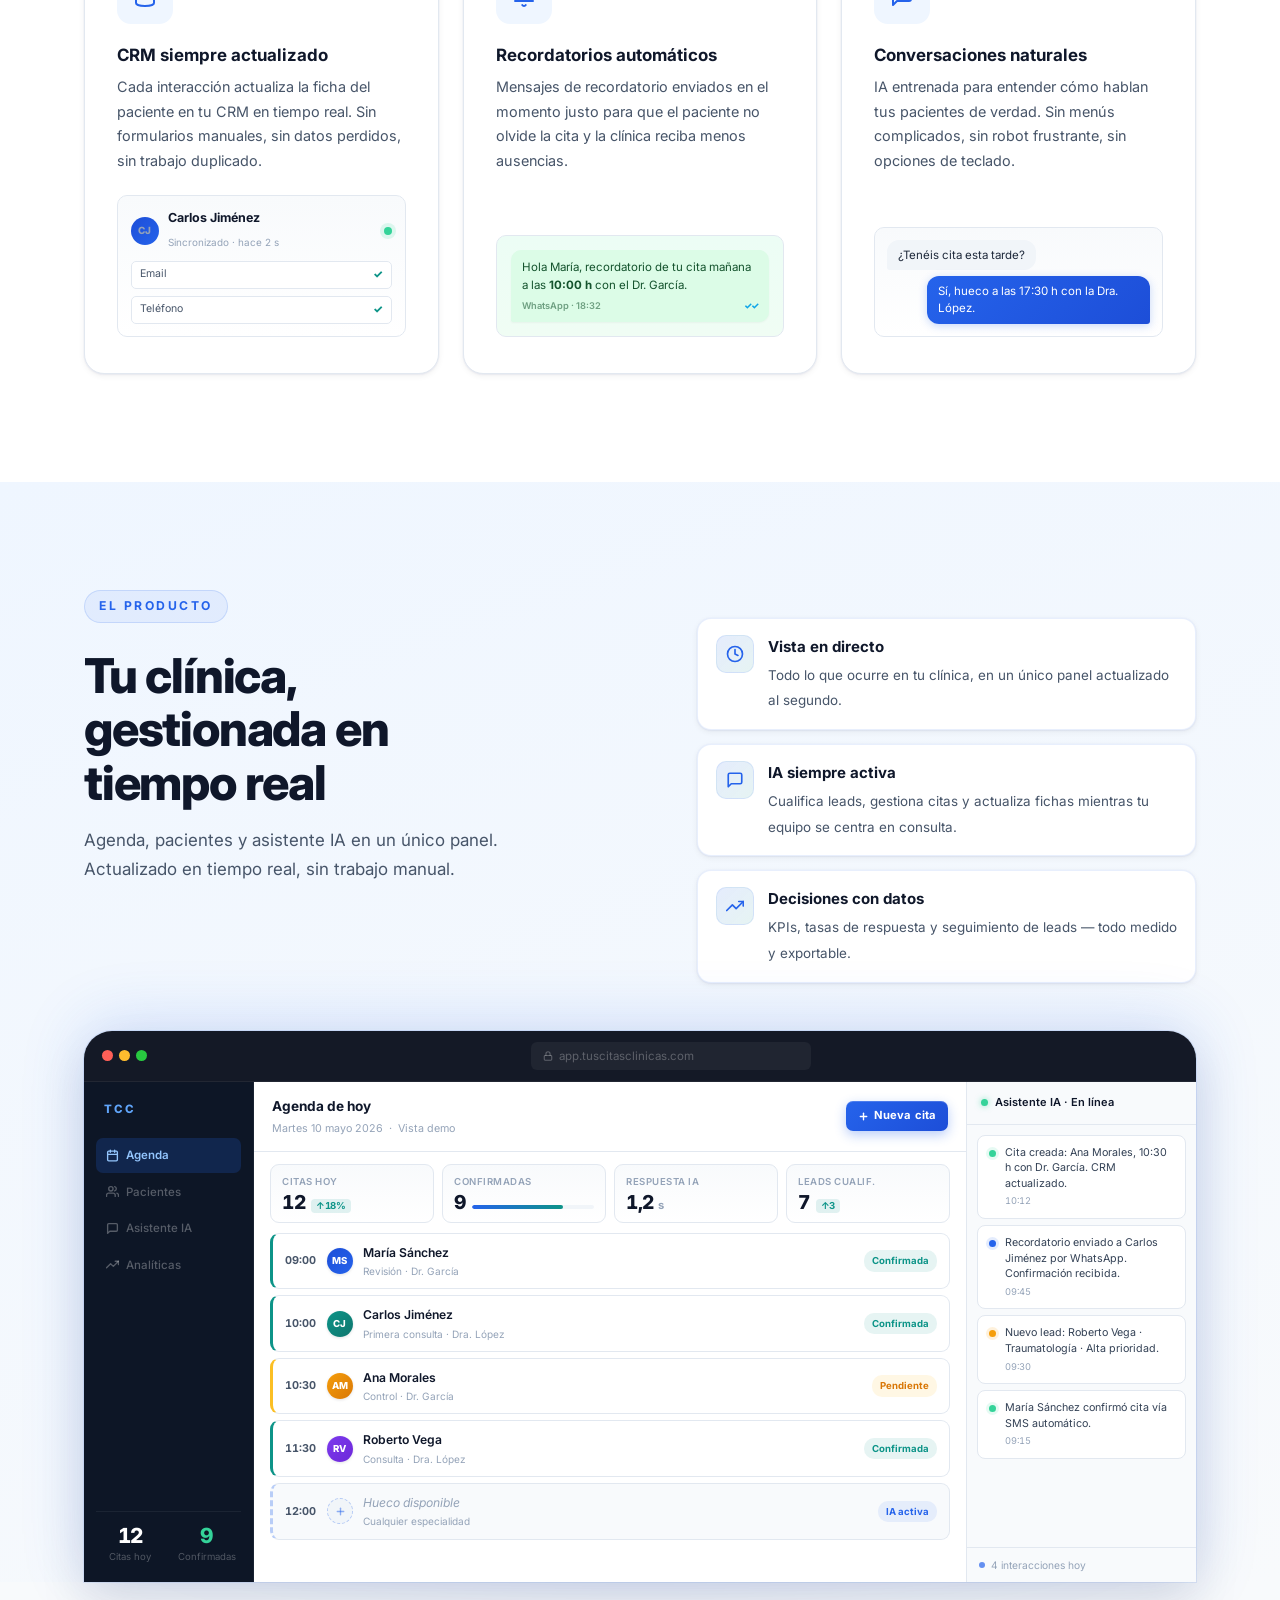
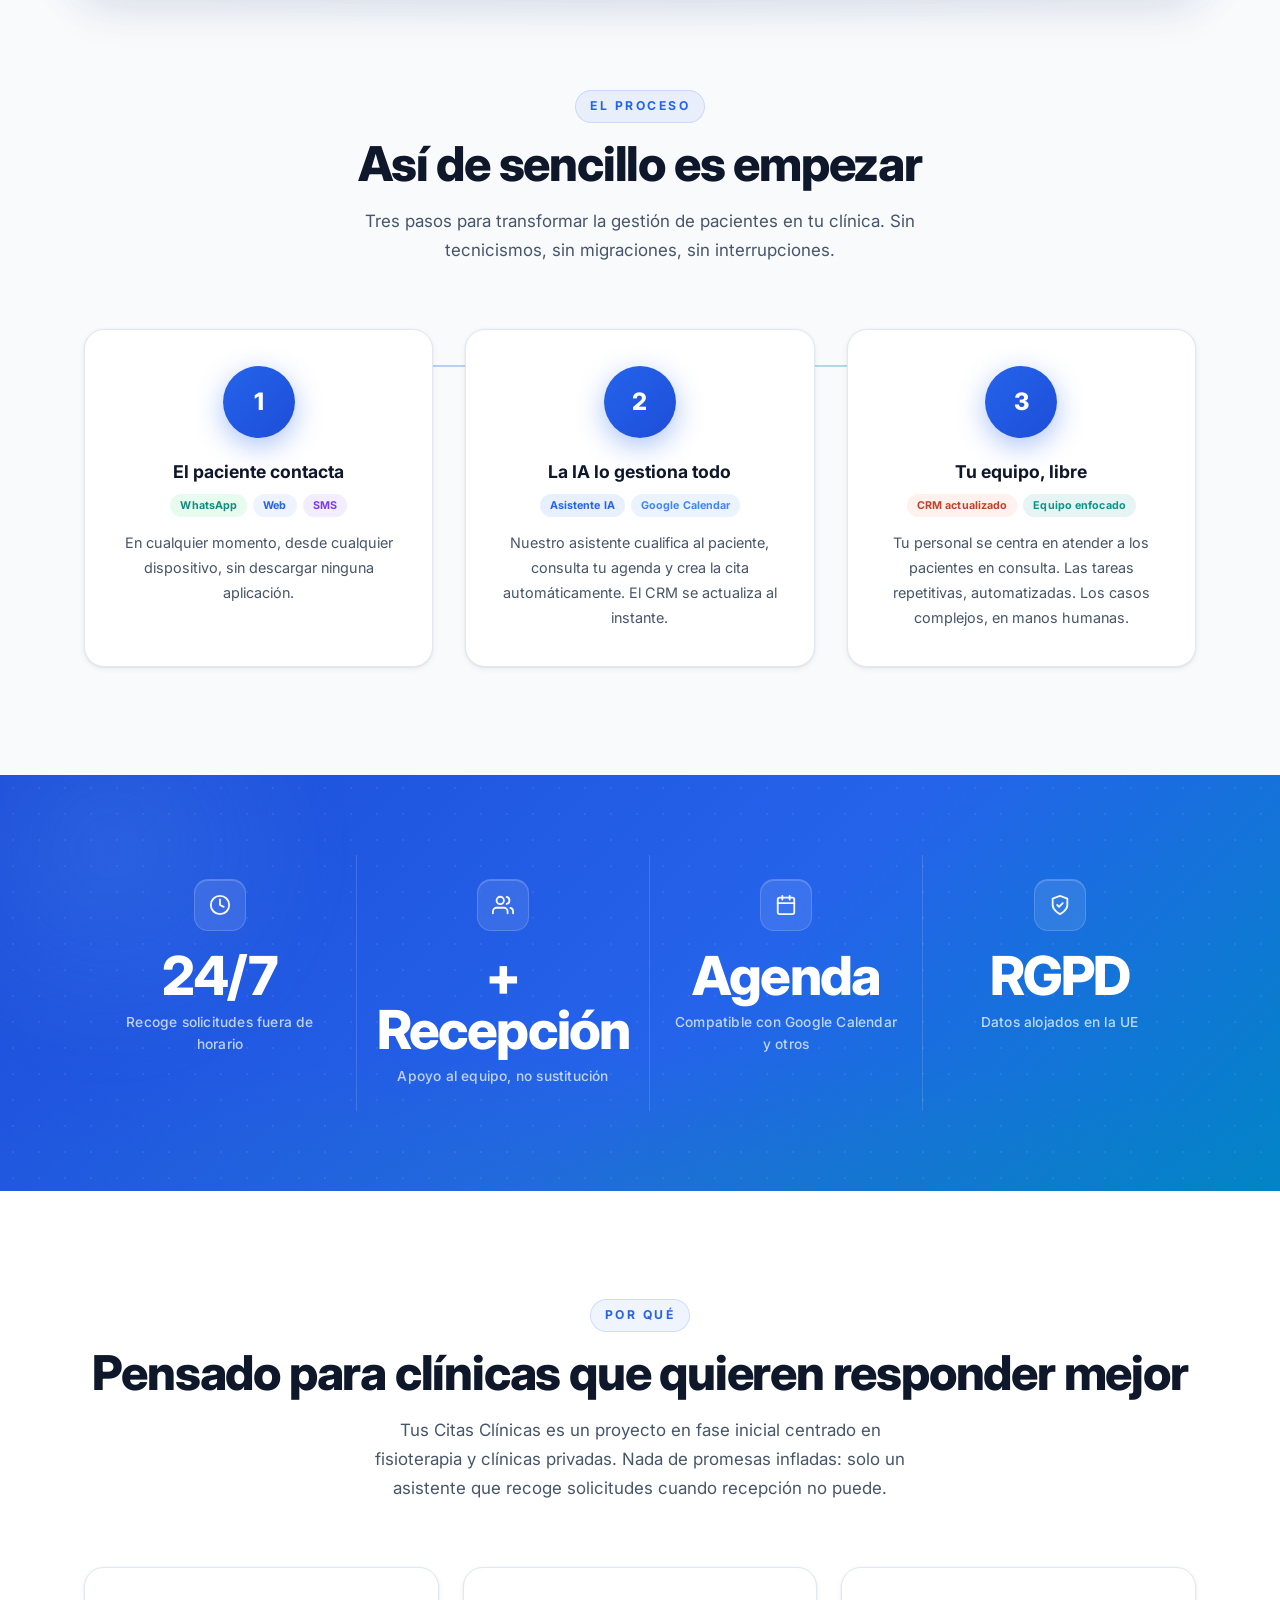
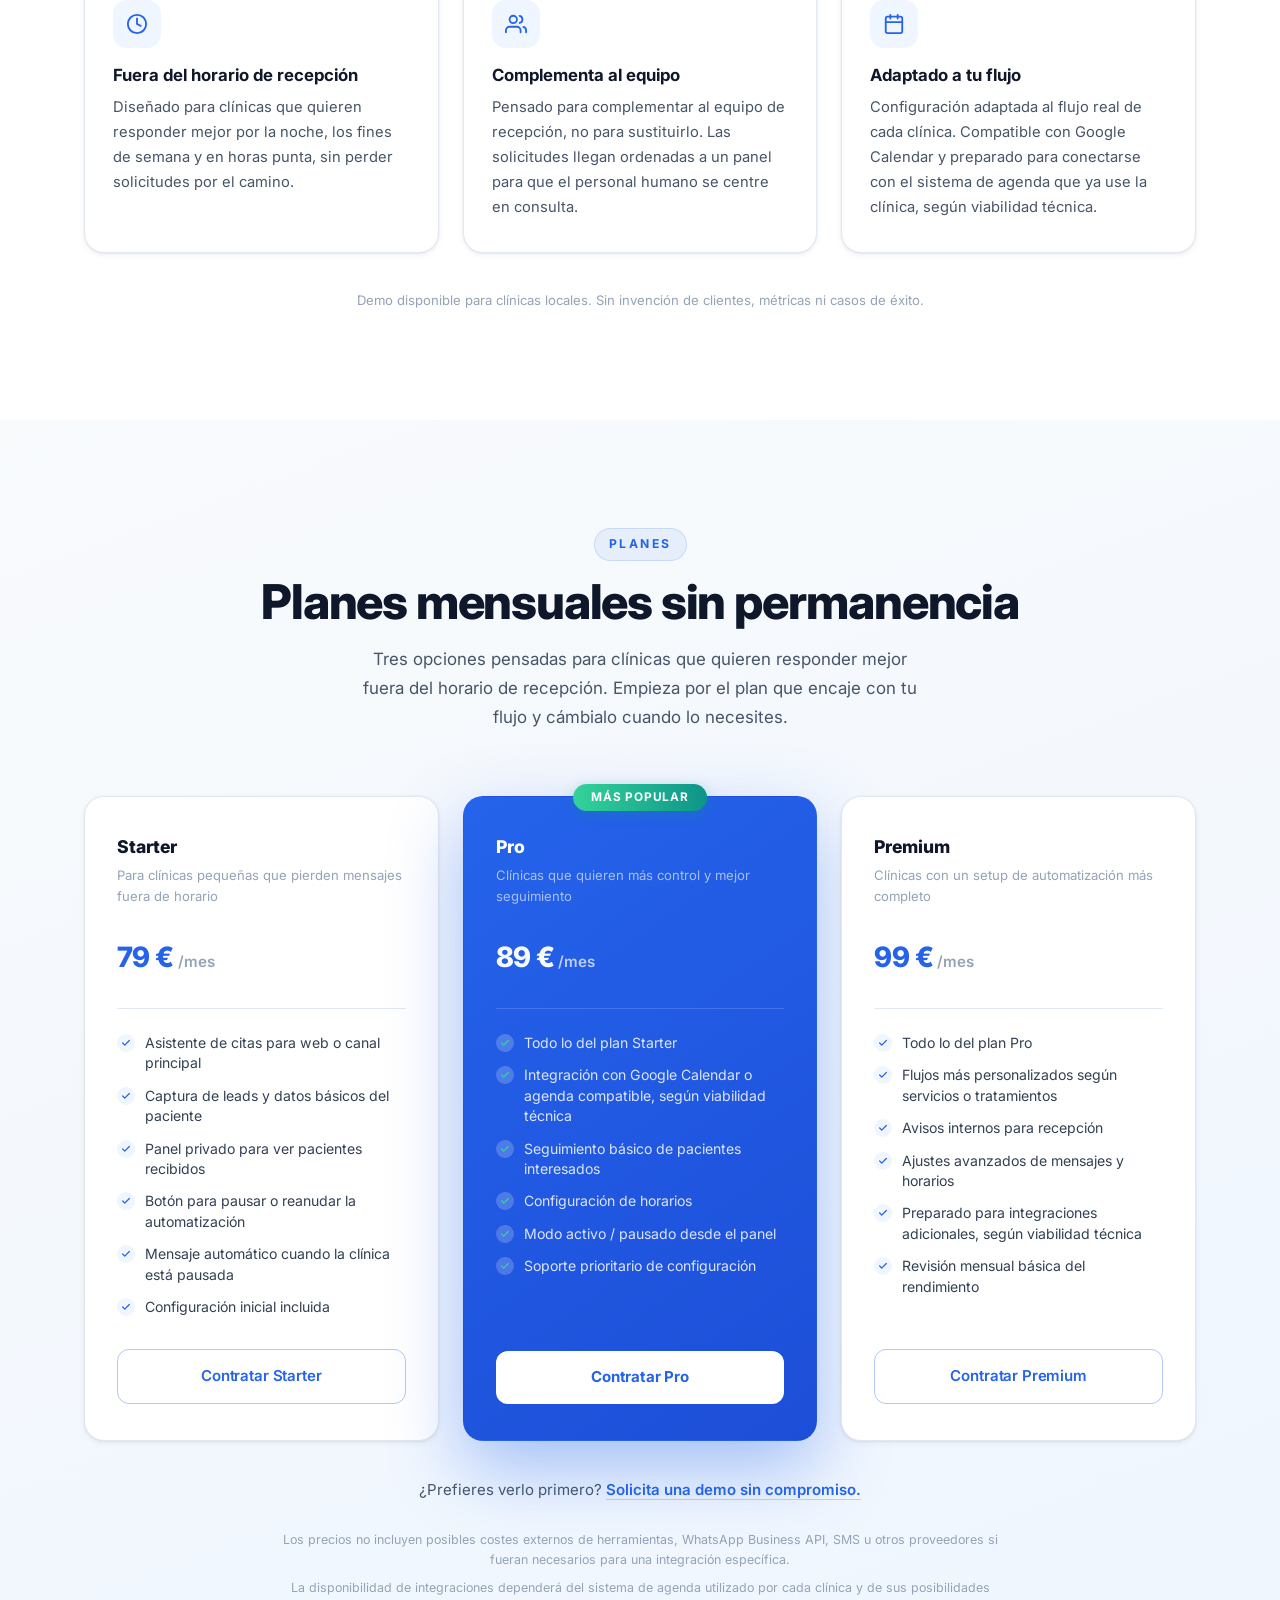
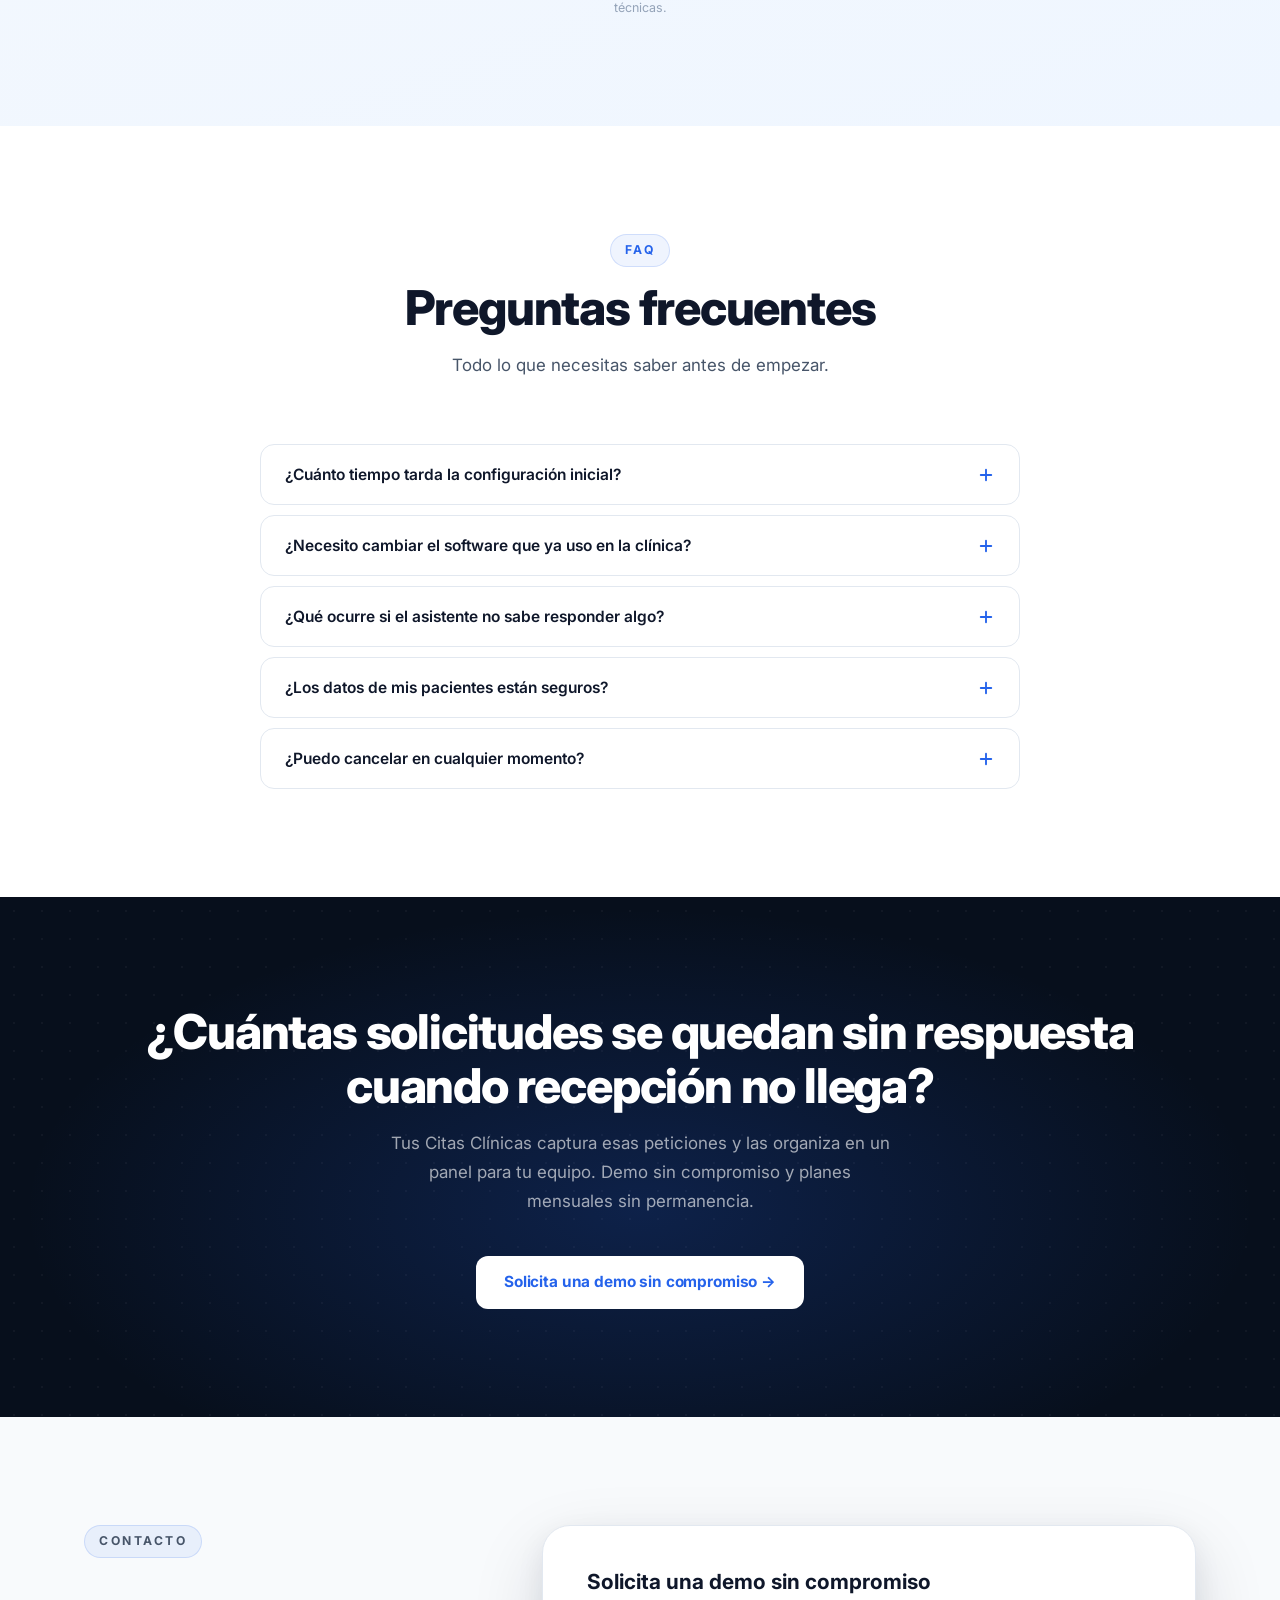
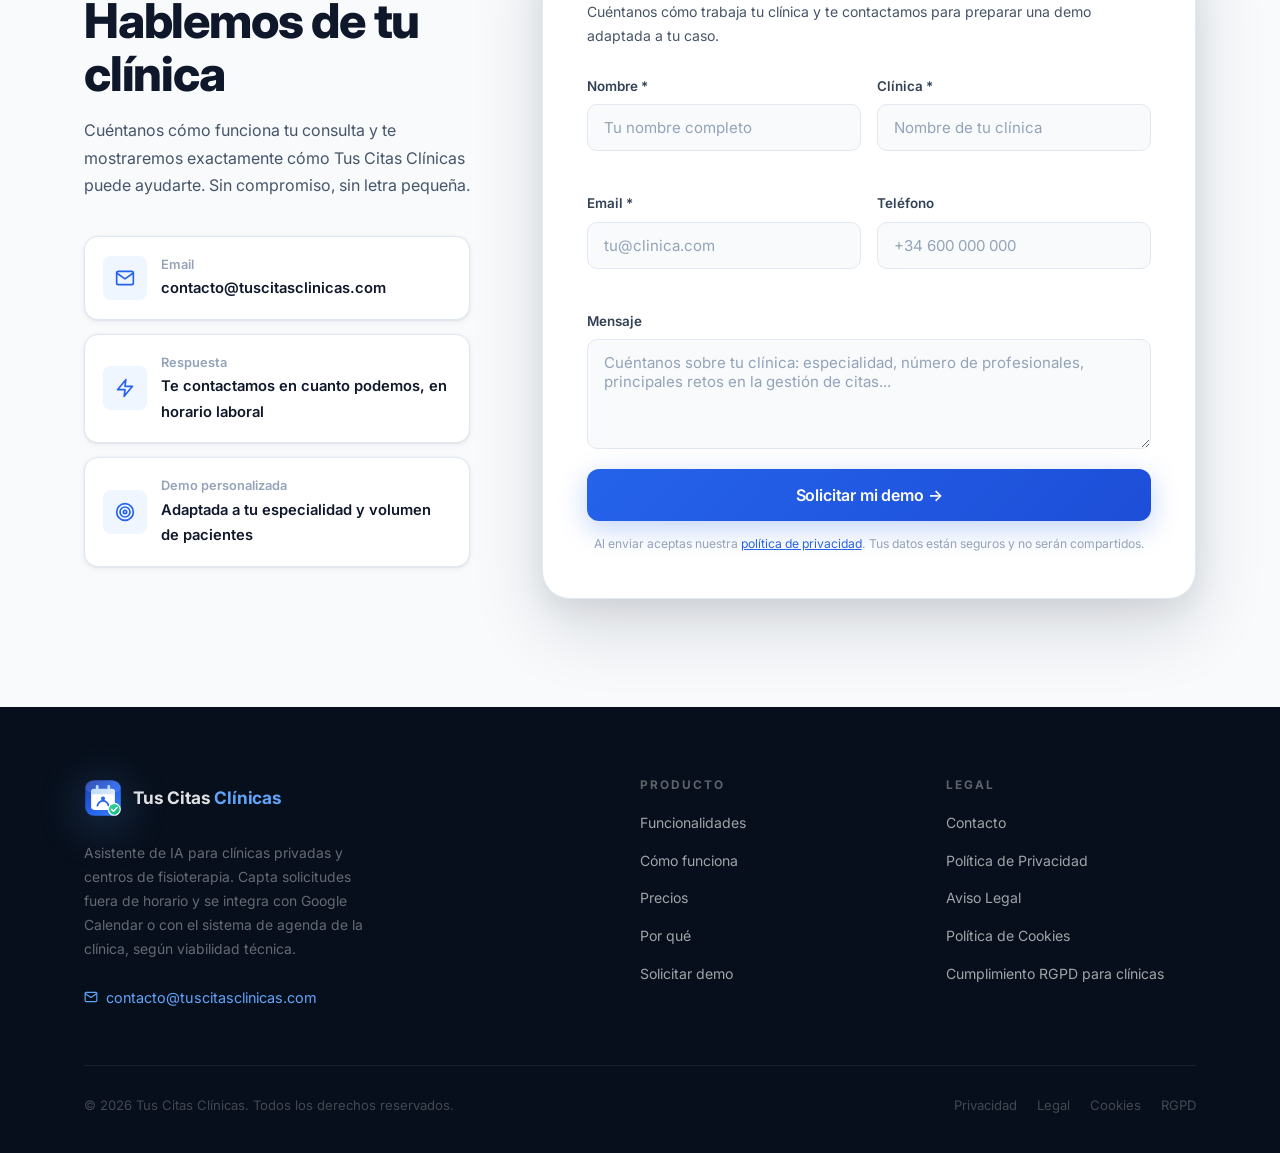
==== commit ca5b188c: "Refocus assistant on physiotherapy - Hero chat preview now shows a lumbar-pain primera valoración fl" ====
--- a/index.html
+++ b/index.html
@@ -110,11 +110,11 @@
             </div>
             <div class="chat-body">
               <div class="msg msg-bot">¡Hola! Soy el asistente de tu clínica. ¿En qué puedo ayudarte hoy?</div>
-              <div class="msg msg-user">Quiero pedir cita con el Dr. Martínez para esta semana</div>
-              <div class="msg msg-bot">Tengo disponibilidad el <strong>miércoles a las 10:00 h</strong> y el <strong>viernes a las 17:30 h</strong>. ¿Cuál te viene mejor?</div>
+              <div class="msg msg-user">Tengo dolor lumbar desde hace unos días y quería una primera valoración</div>
+              <div class="msg msg-bot">Entiendo. Para una primera valoración de fisioterapia tengo disponibilidad el <strong>miércoles a las 10:00 h</strong> y el <strong>viernes a las 17:30 h</strong>. ¿Cuál te viene mejor?</div>
               <div class="msg msg-user">El miércoles perfecto</div>
               <div class="typing-bubble"><span></span><span></span><span></span></div>
-              <div class="msg msg-bot">Cita confirmada en Google Calendar para el <strong>miércoles a las 10:00 h</strong> con el Dr. Martínez. Recibirás la confirmación por WhatsApp ahora mismo.</div>
+              <div class="msg msg-bot">Perfecto, dejo tu solicitud preparada en la agenda de la clínica para el <strong>miércoles a las 10:00 h</strong>. El equipo te confirmará por WhatsApp en breve.</div>
             </div>
             <div class="chat-input">
               <div class="chat-input-field">Escribe tu mensaje...</div>
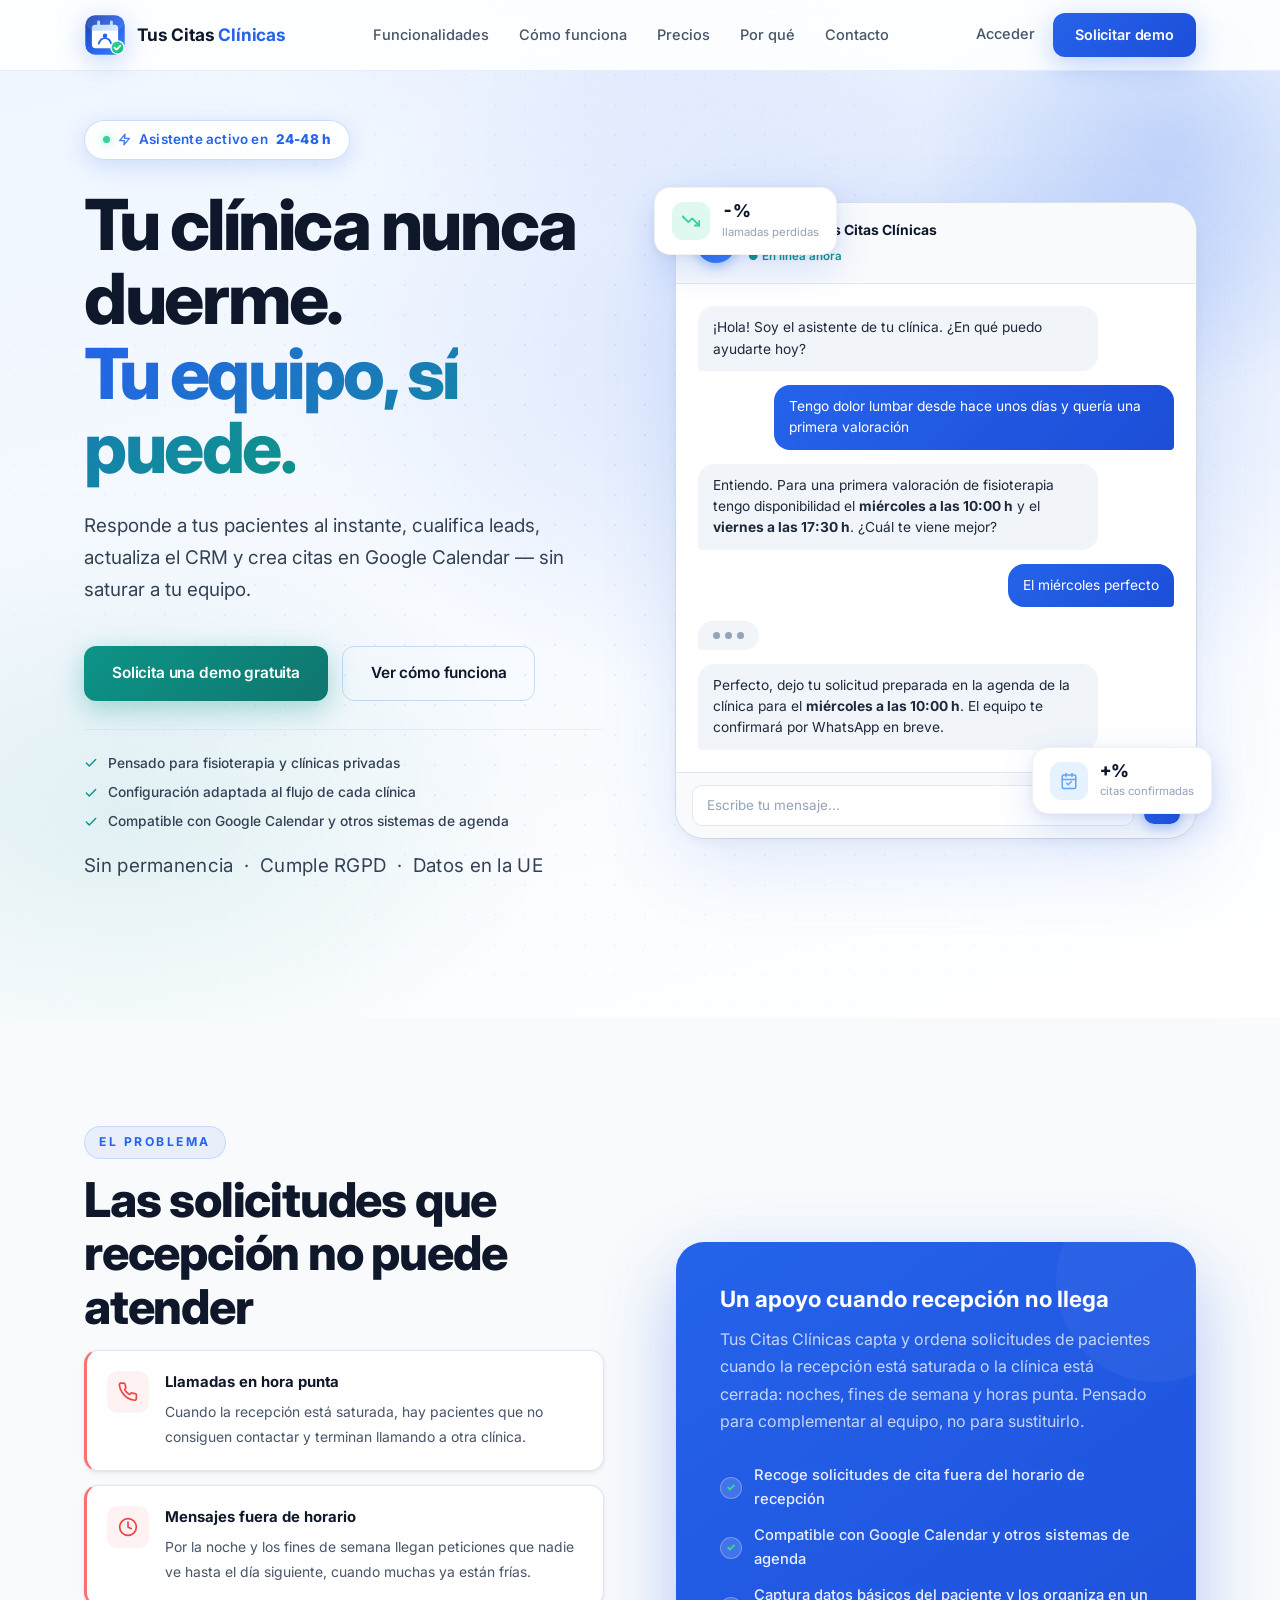
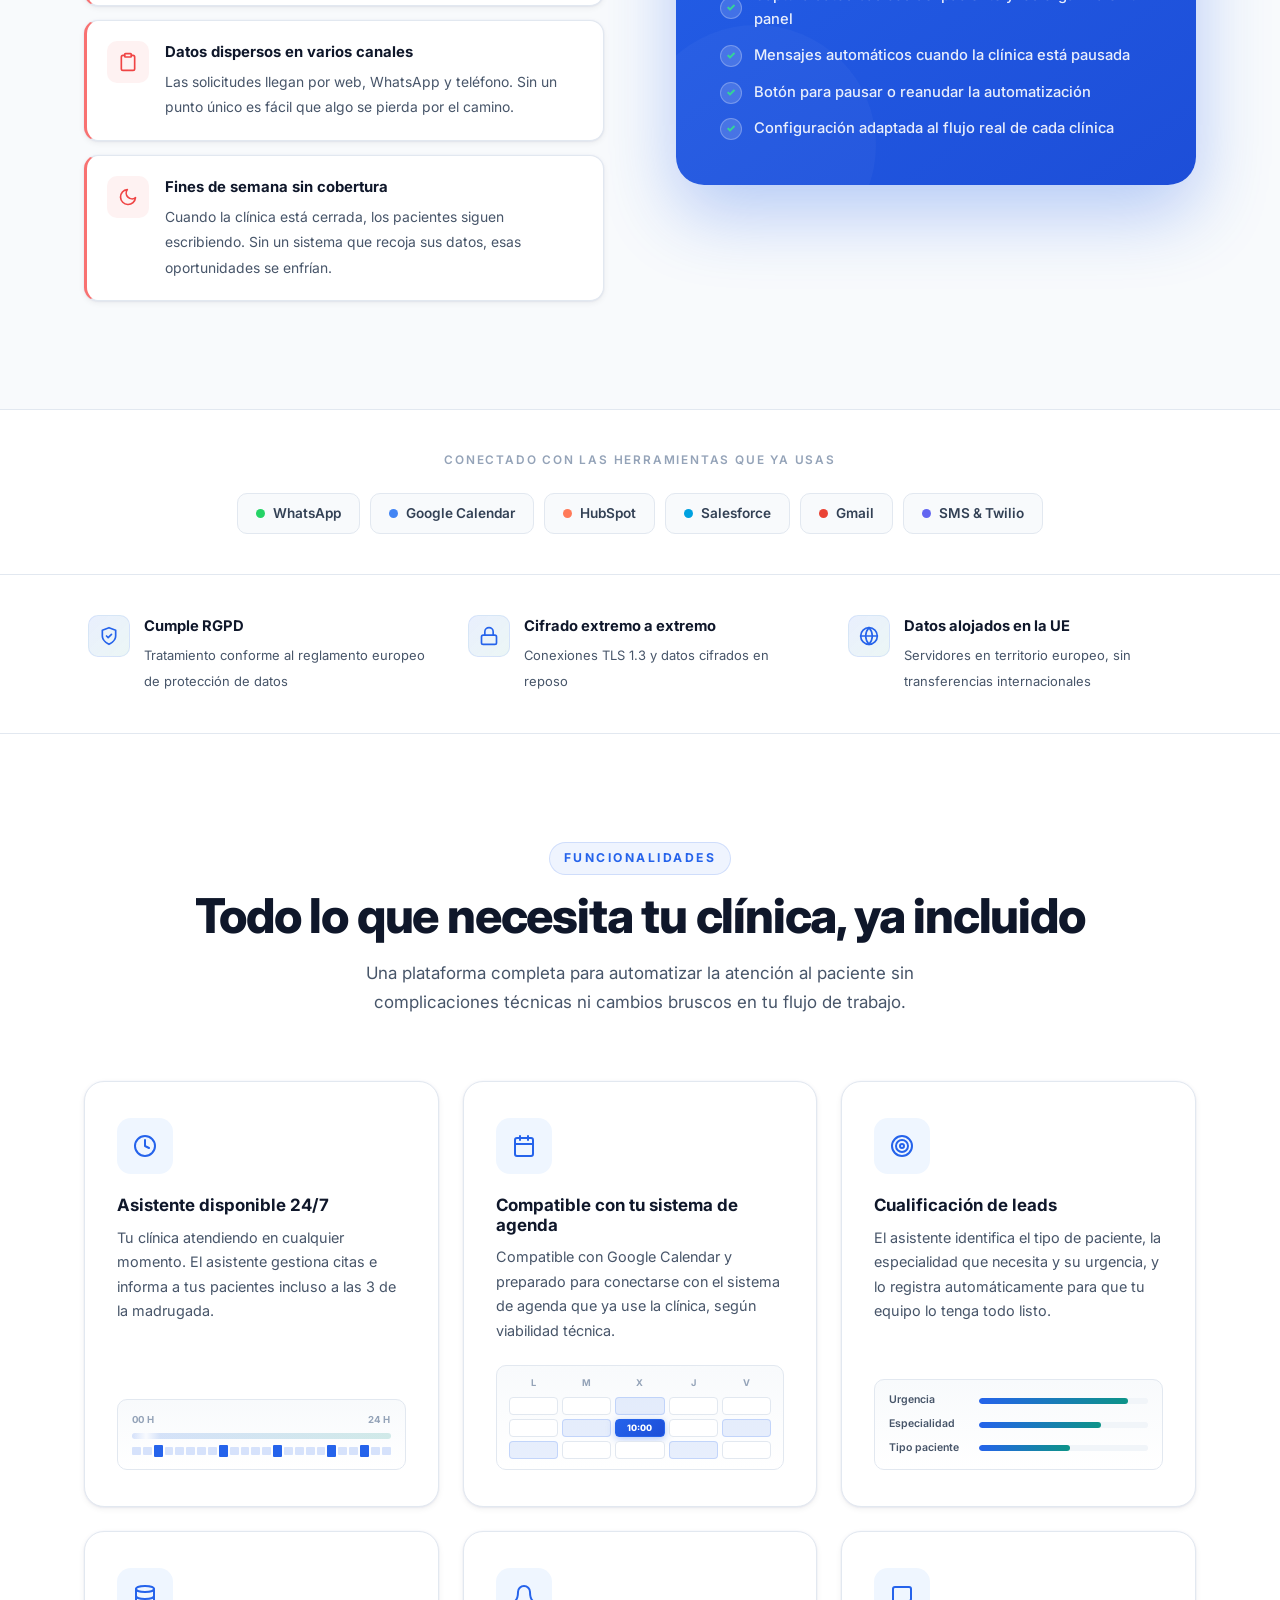
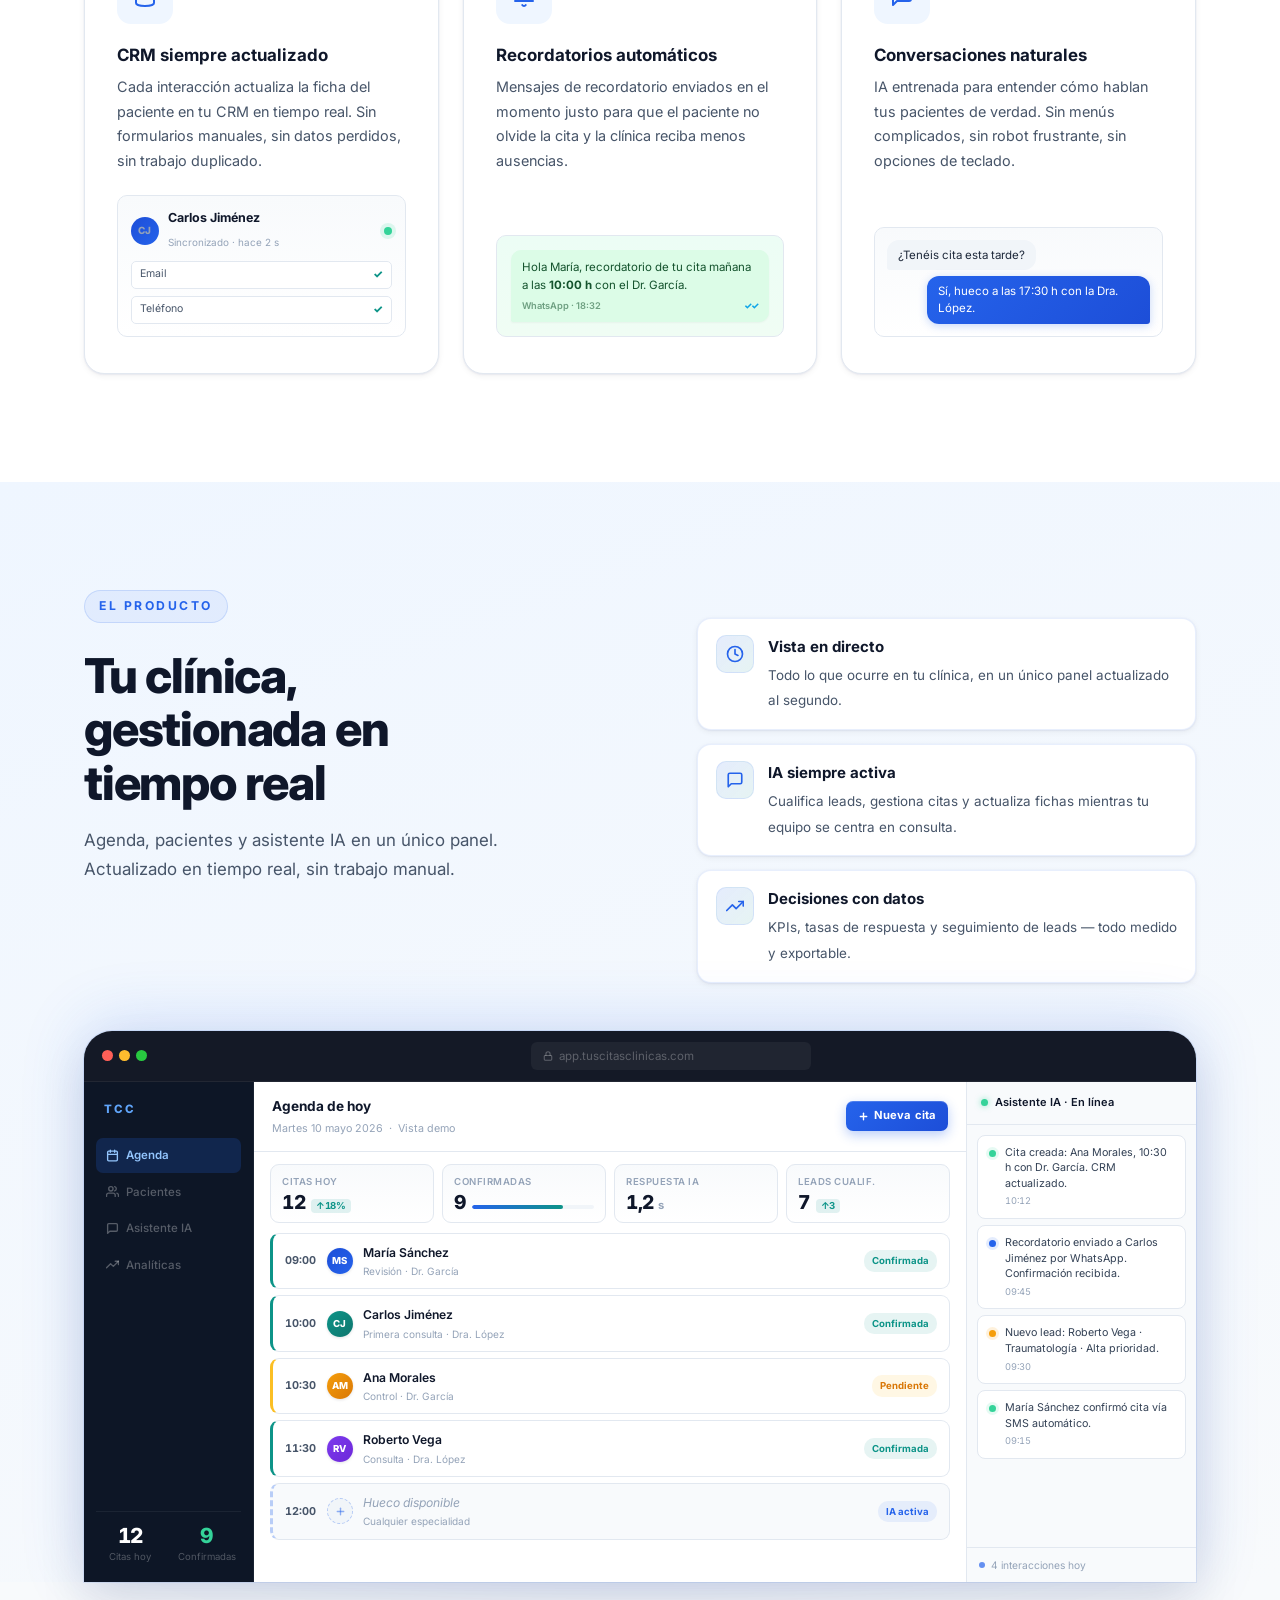
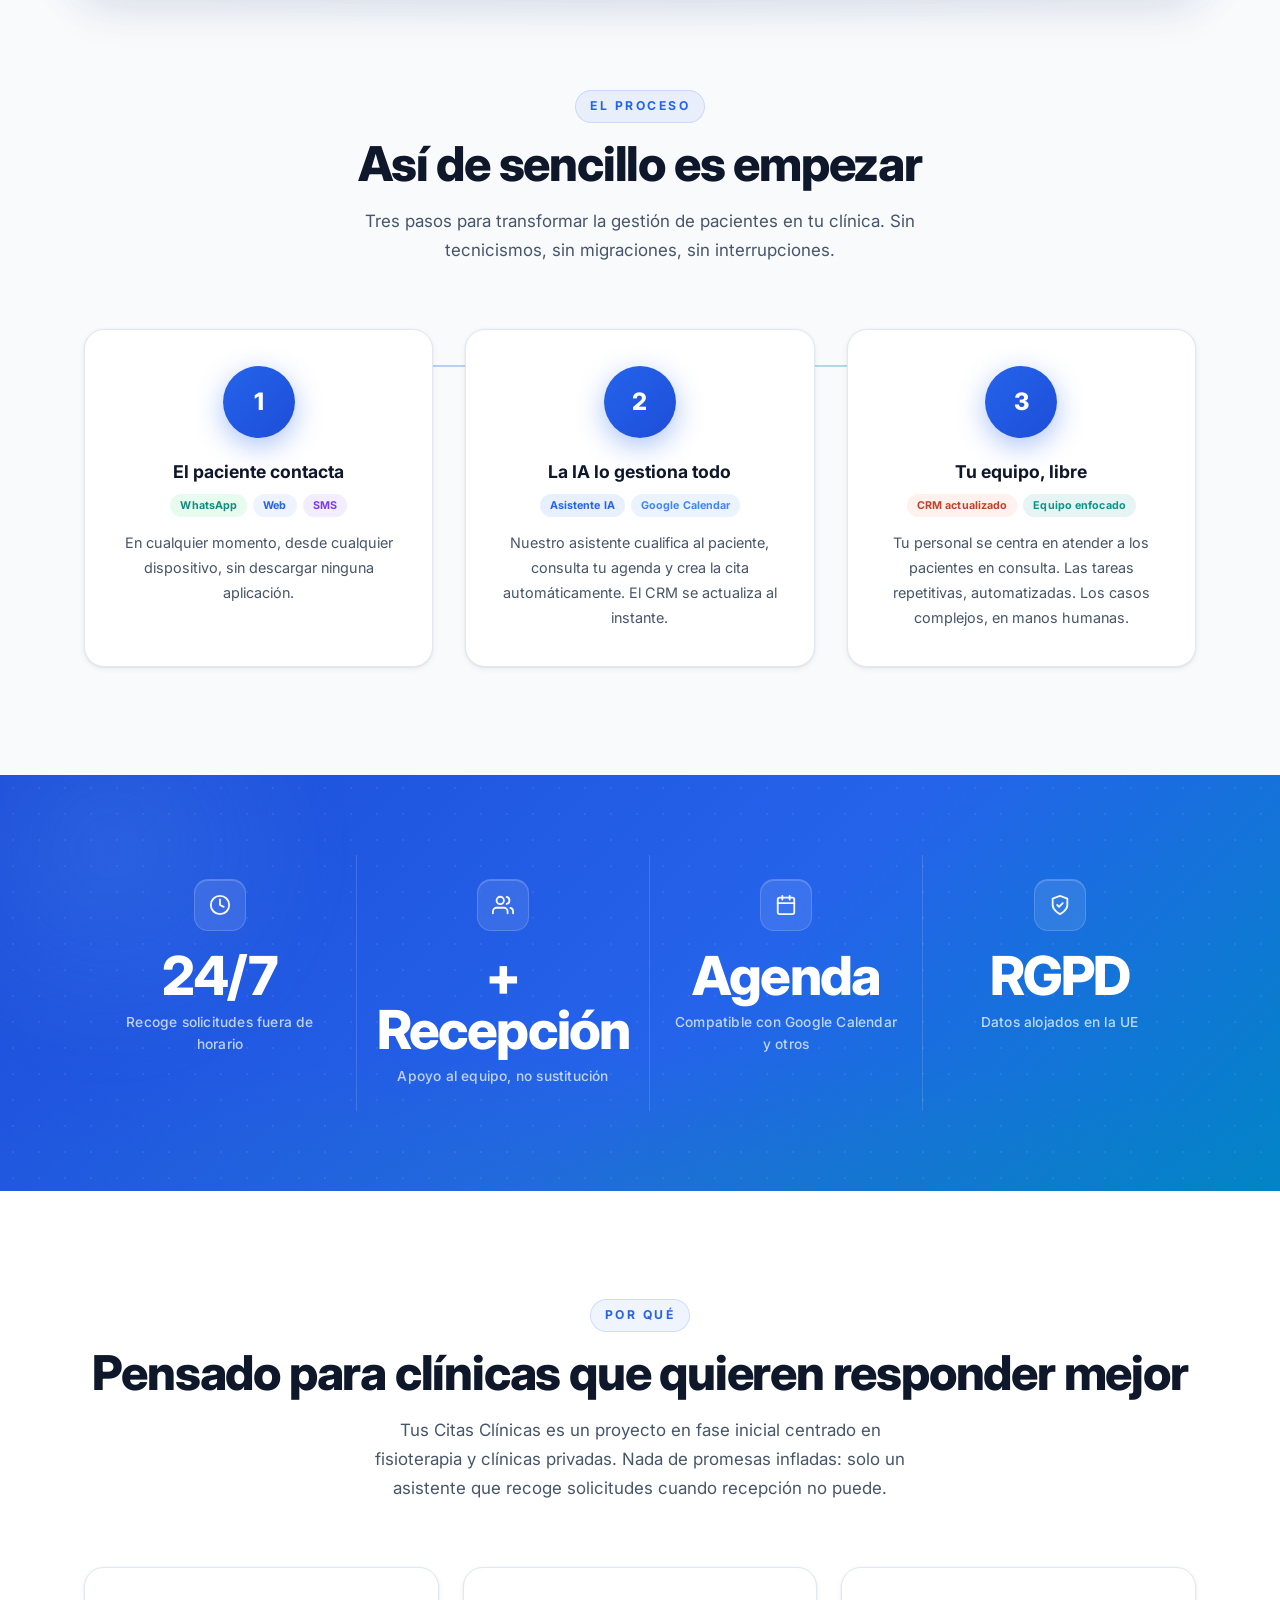
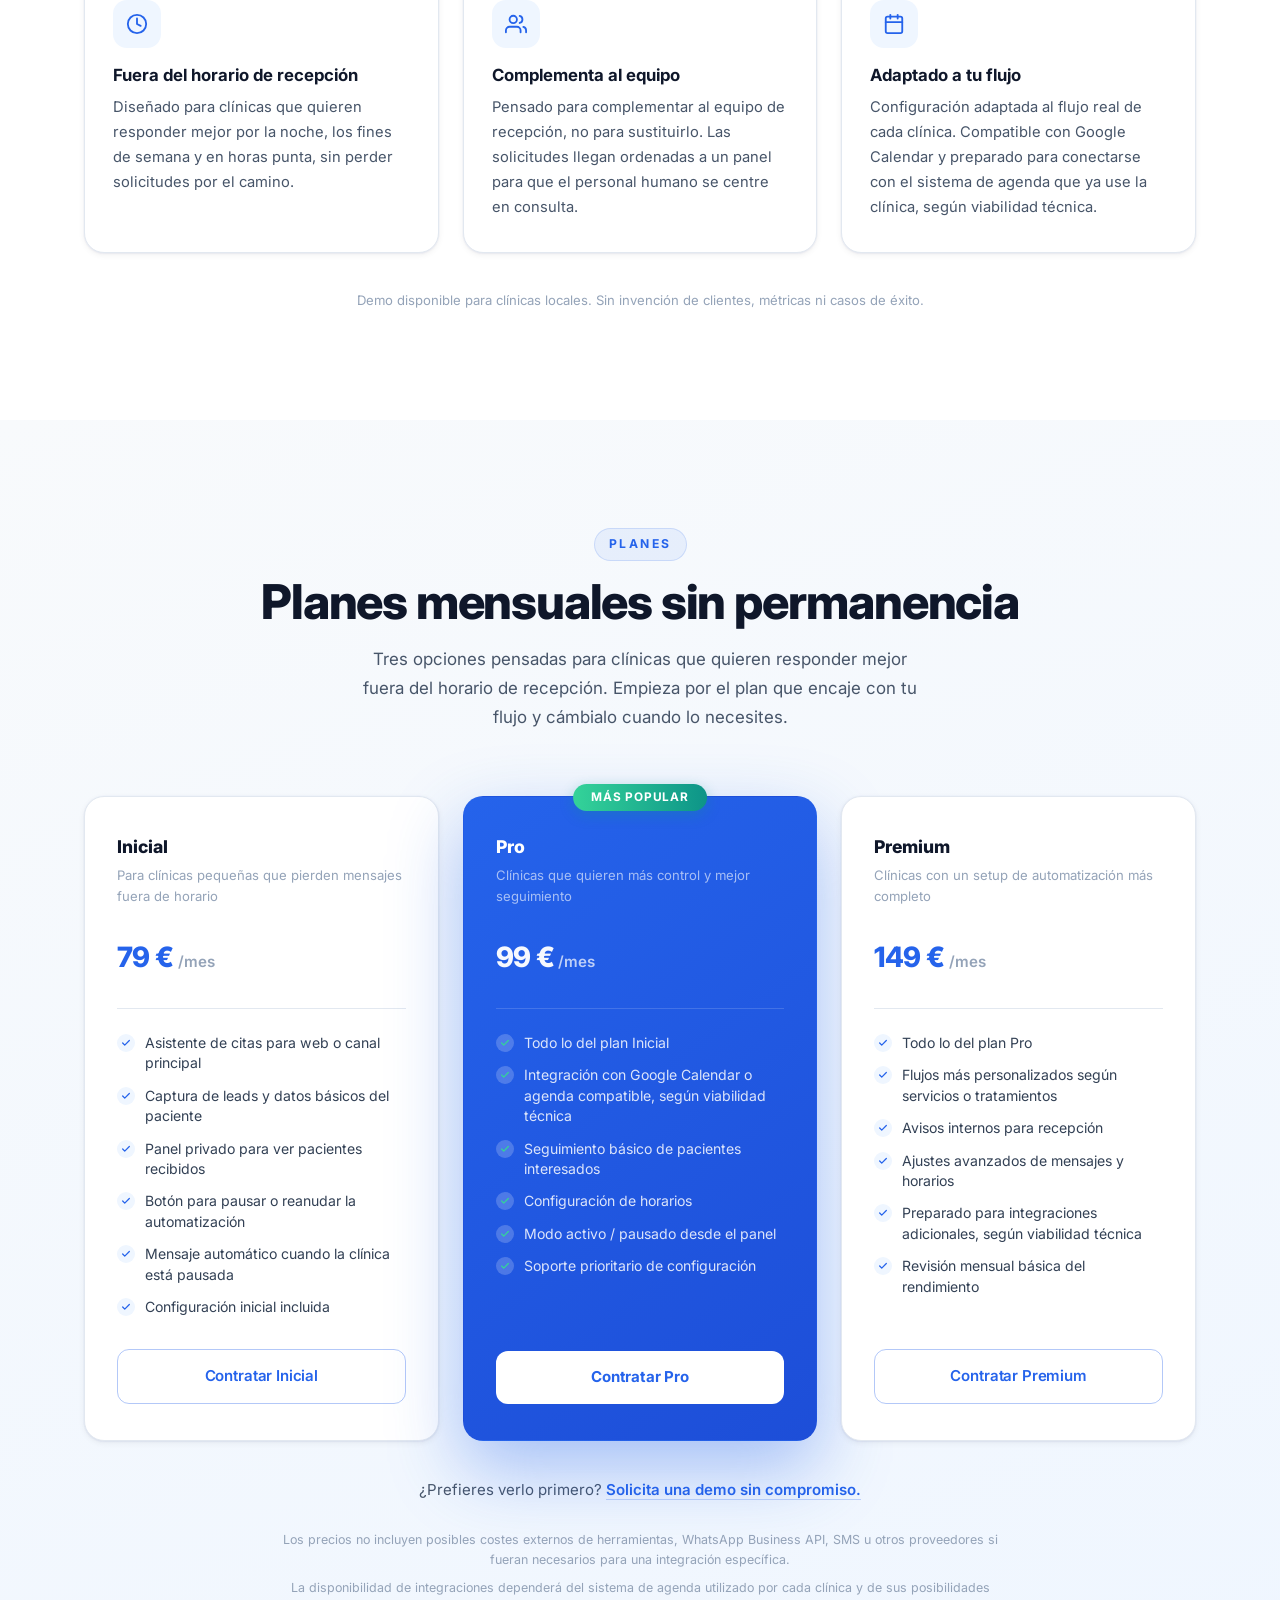
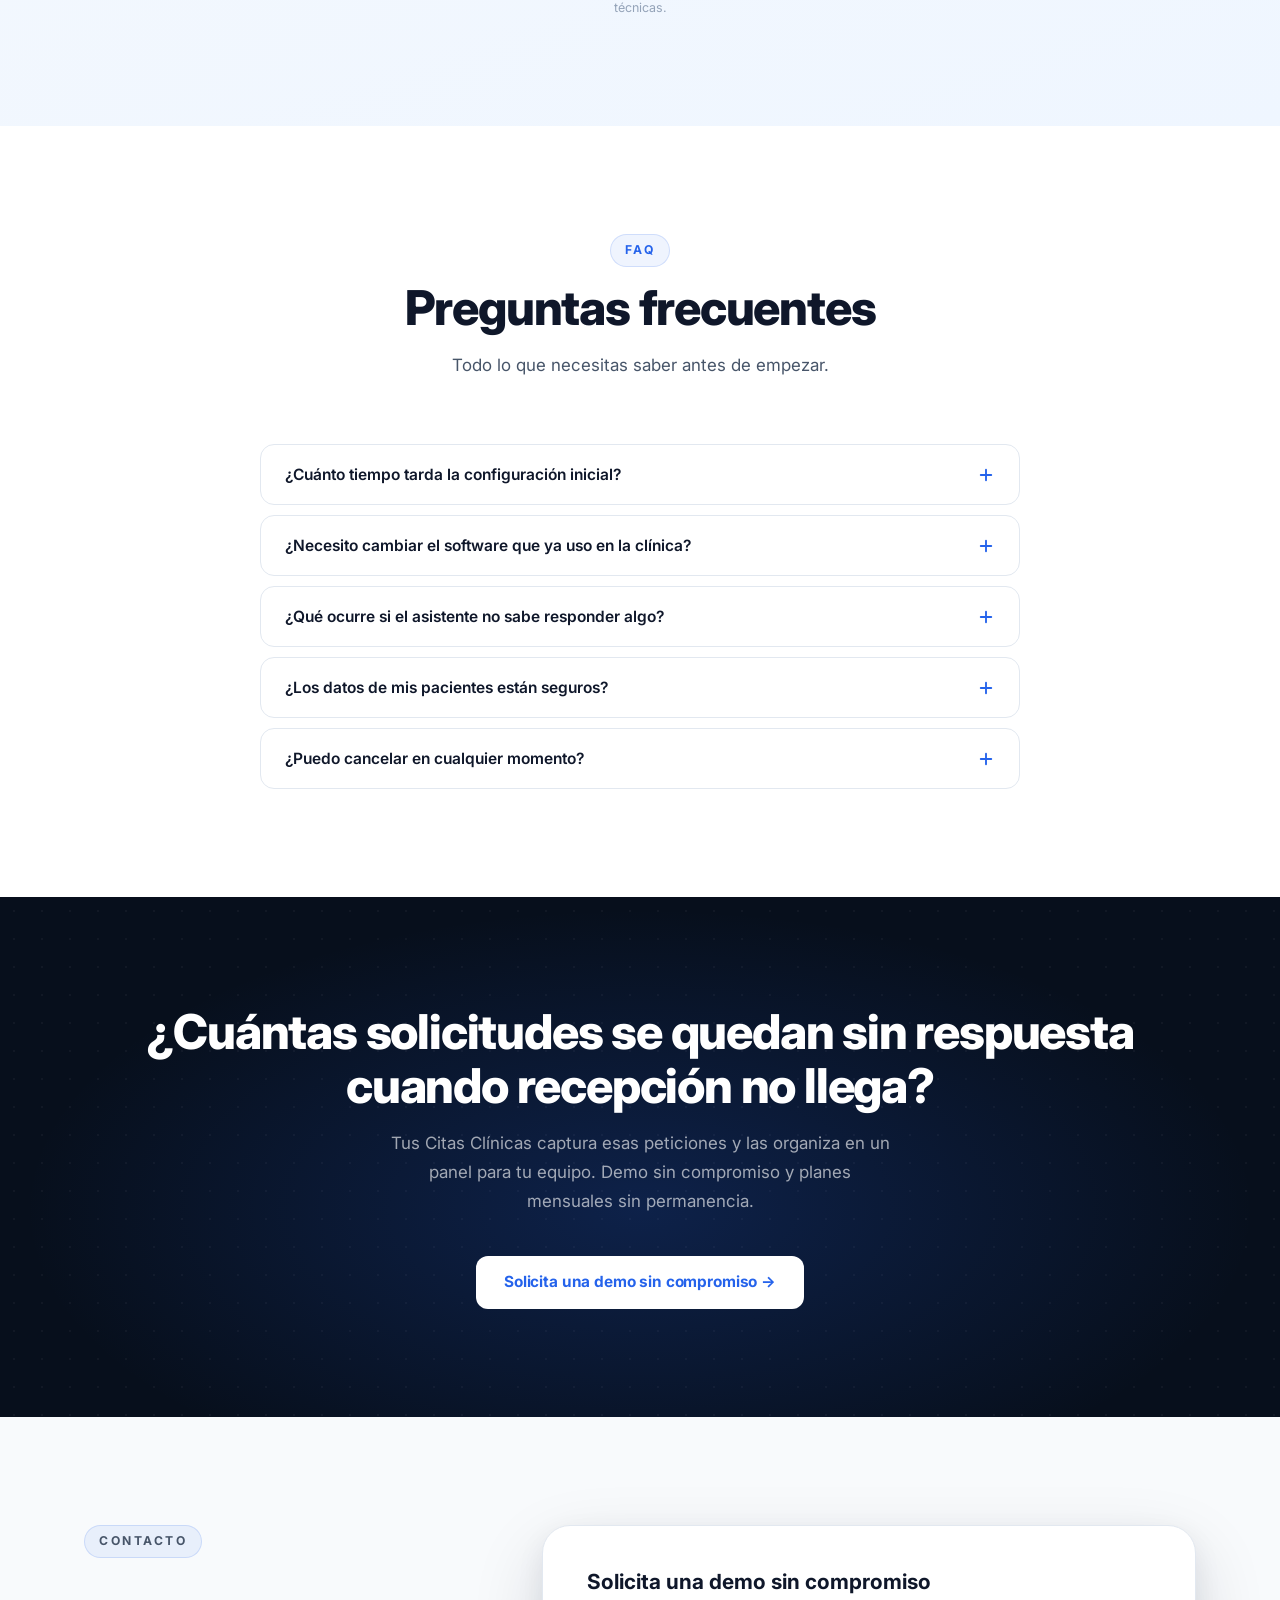
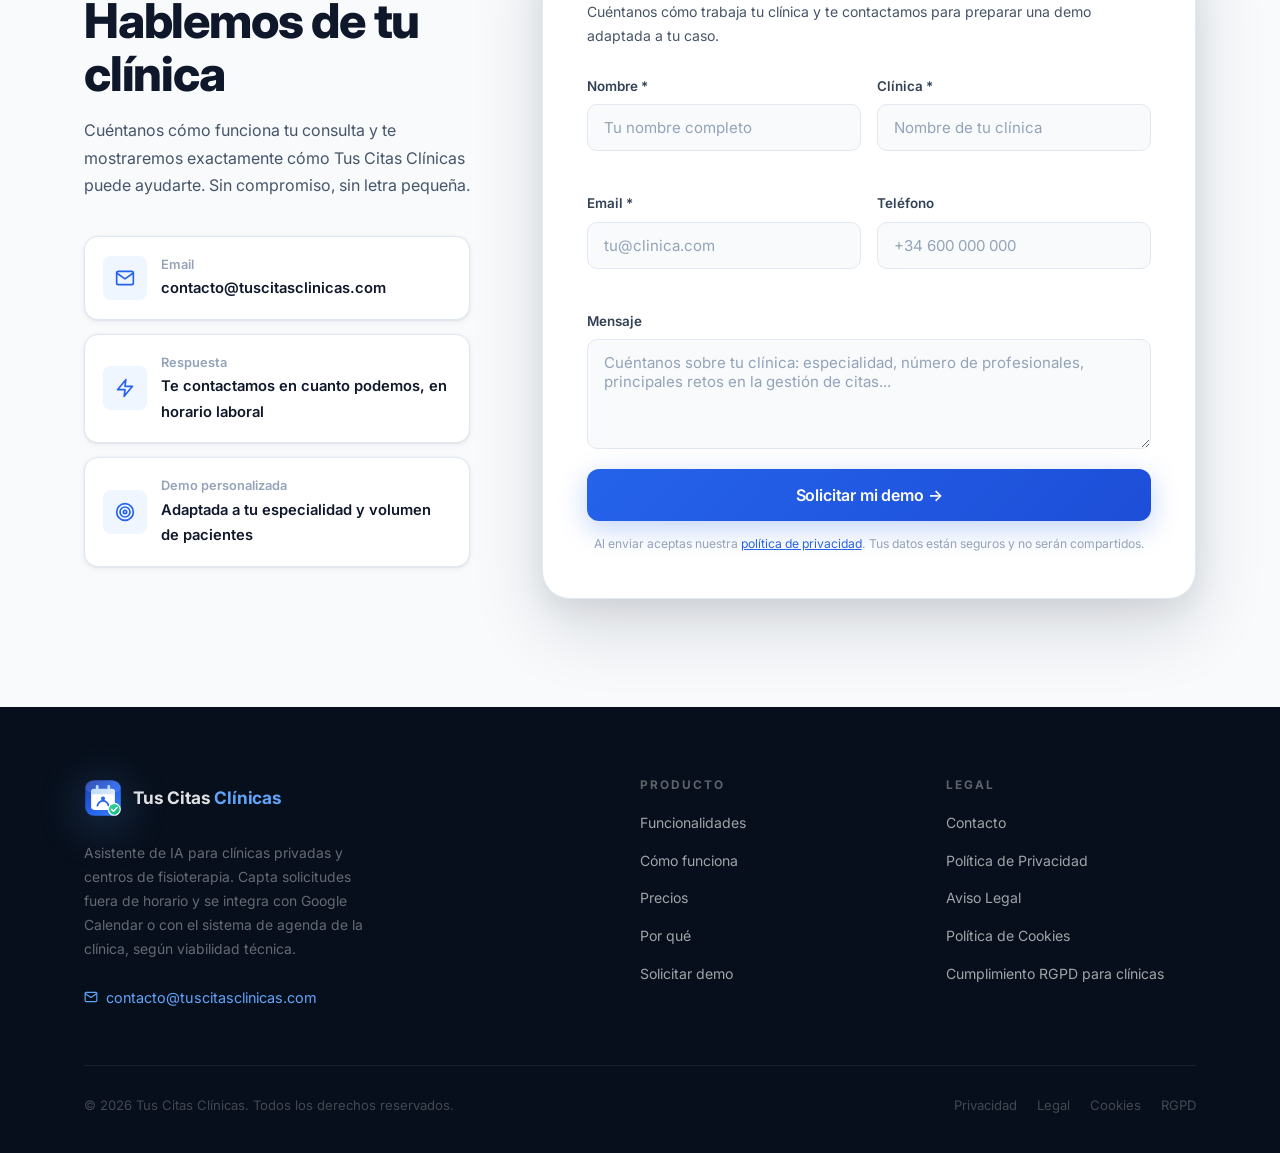
==== commit f8af650b: "Update pricing to Inicial 79, Pro 99, Premium 149 EUR/mes Rename Starter to Inicial, raise Pro from " ====
--- a/index.html
+++ b/index.html
@@ -706,7 +706,7 @@
       <div class="pricing-grid">
 
         <div class="pricing-card fade-up">
-          <div class="pricing-tier">Starter</div>
+          <div class="pricing-tier">Inicial</div>
           <div class="pricing-for">Para clínicas pequeñas que pierden mensajes fuera de horario</div>
           <div class="pricing-price">79 €<span class="pricing-price-unit">/mes</span></div>
           <div class="pricing-divider"></div>
@@ -736,19 +736,19 @@
               Configuración inicial incluida
             </li>
           </ul>
-          <a href="https://buy.stripe.com/dRm4gy61p6EbfvYcyE0x202" target="_blank" rel="noopener noreferrer" class="btn btn-outline pricing-cta">Contratar Starter</a>
+          <a href="https://buy.stripe.com/dRm4gy61p6EbfvYcyE0x202" target="_blank" rel="noopener noreferrer" class="btn btn-outline pricing-cta">Contratar Inicial</a>
         </div>
 
         <div class="pricing-card pricing-featured fade-up">
           <div class="pricing-badge-top">Más popular</div>
           <div class="pricing-tier">Pro</div>
           <div class="pricing-for">Clínicas que quieren más control y mejor seguimiento</div>
-          <div class="pricing-price">89 €<span class="pricing-price-unit">/mes</span></div>
+          <div class="pricing-price">99 €<span class="pricing-price-unit">/mes</span></div>
           <div class="pricing-divider"></div>
           <ul class="pricing-features">
             <li>
               <span class="pricing-check"><svg width="10" height="10" viewBox="0 0 24 24" fill="none" stroke="currentColor" stroke-width="3" stroke-linecap="round" stroke-linejoin="round"><polyline points="20 6 9 17 4 12"/></svg></span>
-              Todo lo del plan Starter
+              Todo lo del plan Inicial
             </li>
             <li>
               <span class="pricing-check"><svg width="10" height="10" viewBox="0 0 24 24" fill="none" stroke="currentColor" stroke-width="3" stroke-linecap="round" stroke-linejoin="round"><polyline points="20 6 9 17 4 12"/></svg></span>
@@ -777,7 +777,7 @@
         <div class="pricing-card fade-up">
           <div class="pricing-tier">Premium</div>
           <div class="pricing-for">Clínicas con un setup de automatización más completo</div>
-          <div class="pricing-price">99 €<span class="pricing-price-unit">/mes</span></div>
+          <div class="pricing-price">149 €<span class="pricing-price-unit">/mes</span></div>
           <div class="pricing-divider"></div>
           <ul class="pricing-features">
             <li>
@@ -805,7 +805,7 @@
               Revisión mensual básica del rendimiento
             </li>
           </ul>
-          <a href="https://buy.stripe.com/8x214m2Pd6EbcjMeGM0x201" target="_blank" rel="noopener noreferrer" class="btn btn-outline pricing-cta">Contratar Premium</a>
+          <a href="https://buy.stripe.com/9B67sKdtR5A72Jc1U00x204" target="_blank" rel="noopener noreferrer" class="btn btn-outline pricing-cta">Contratar Premium</a>
         </div>
 
       </div>
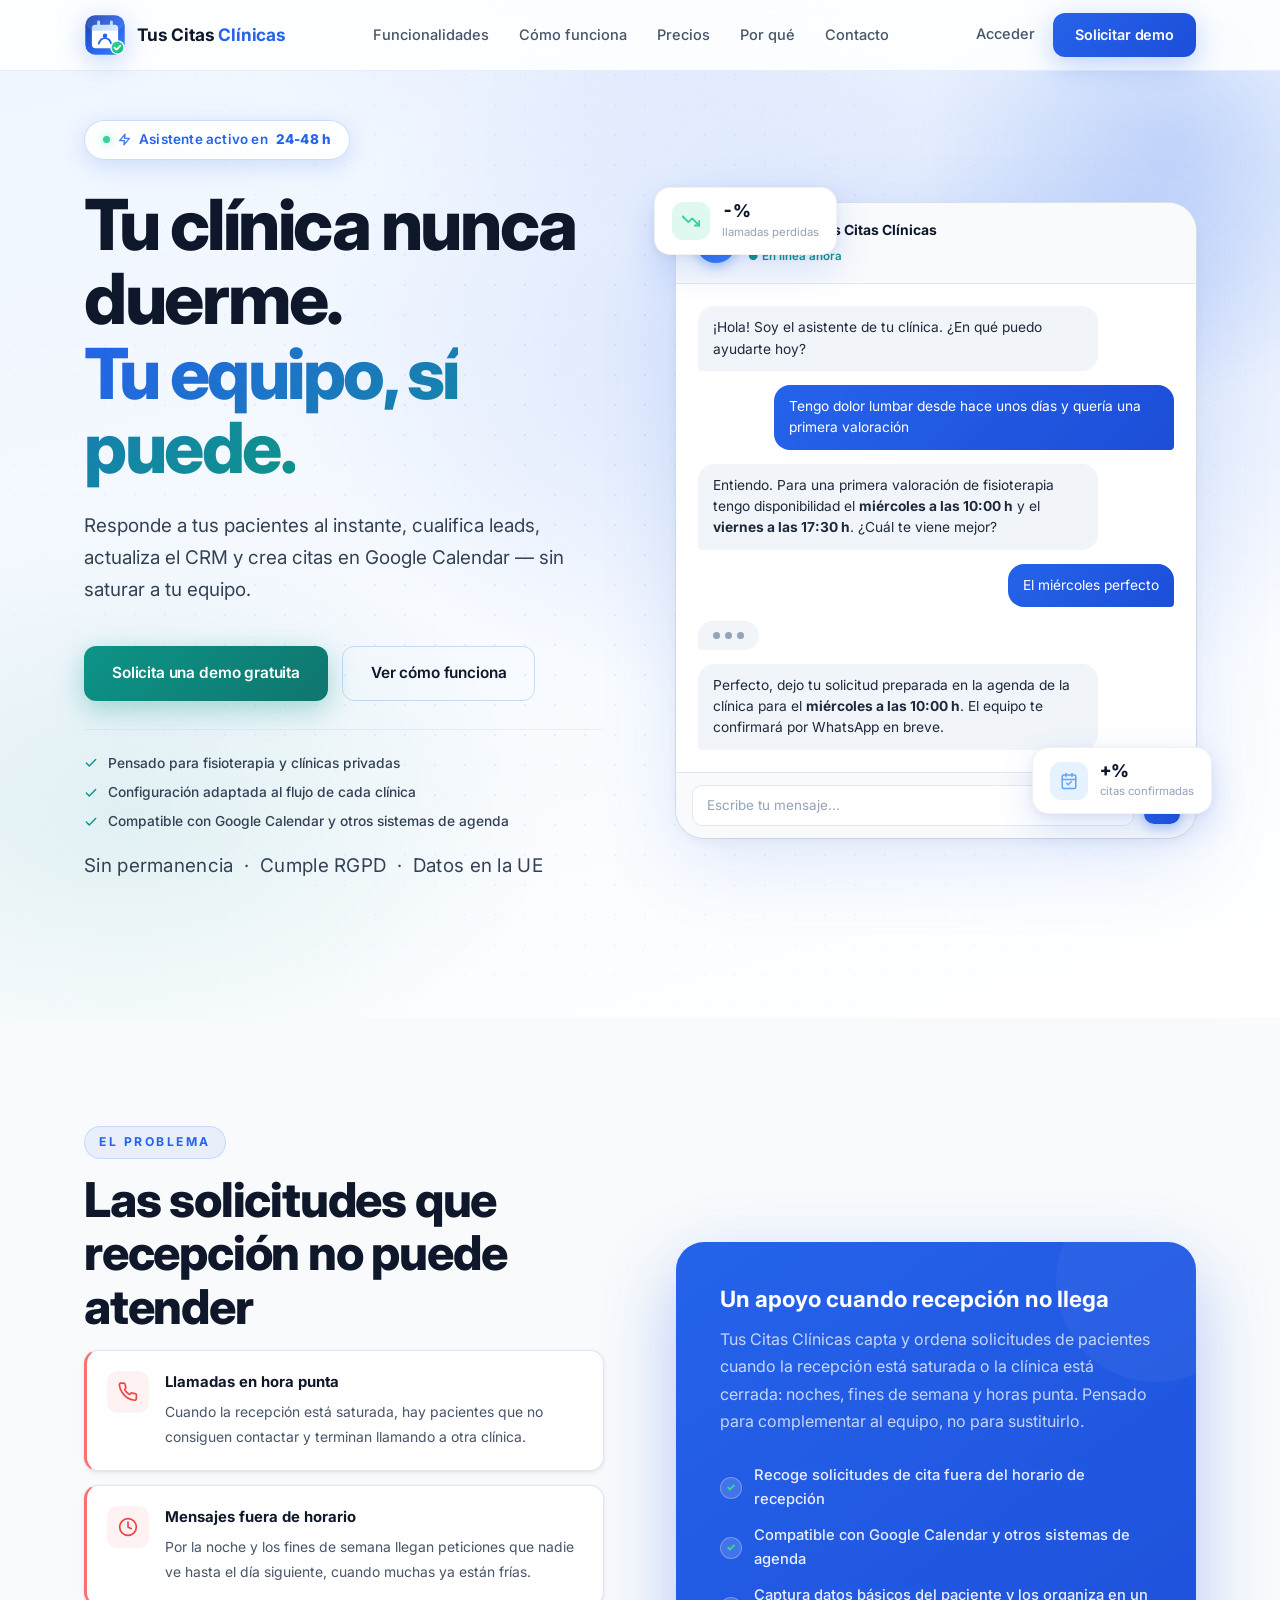
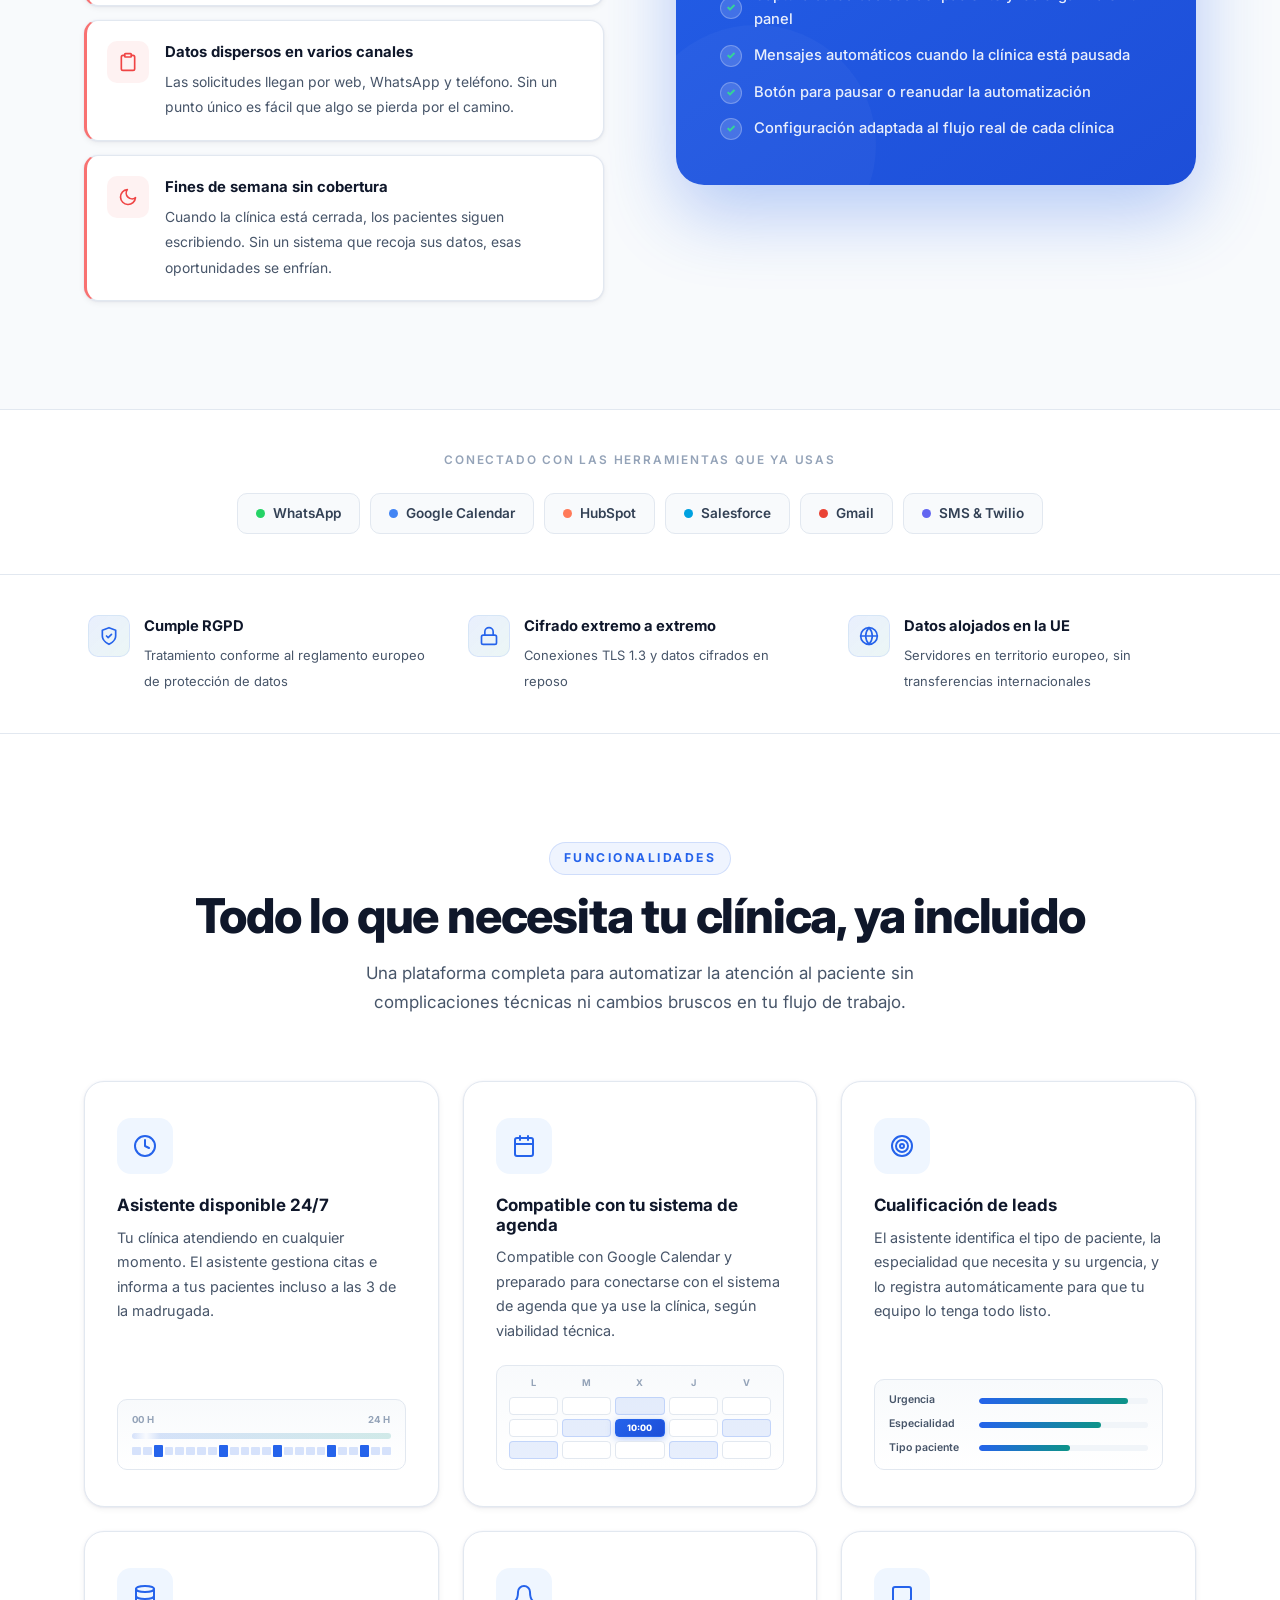
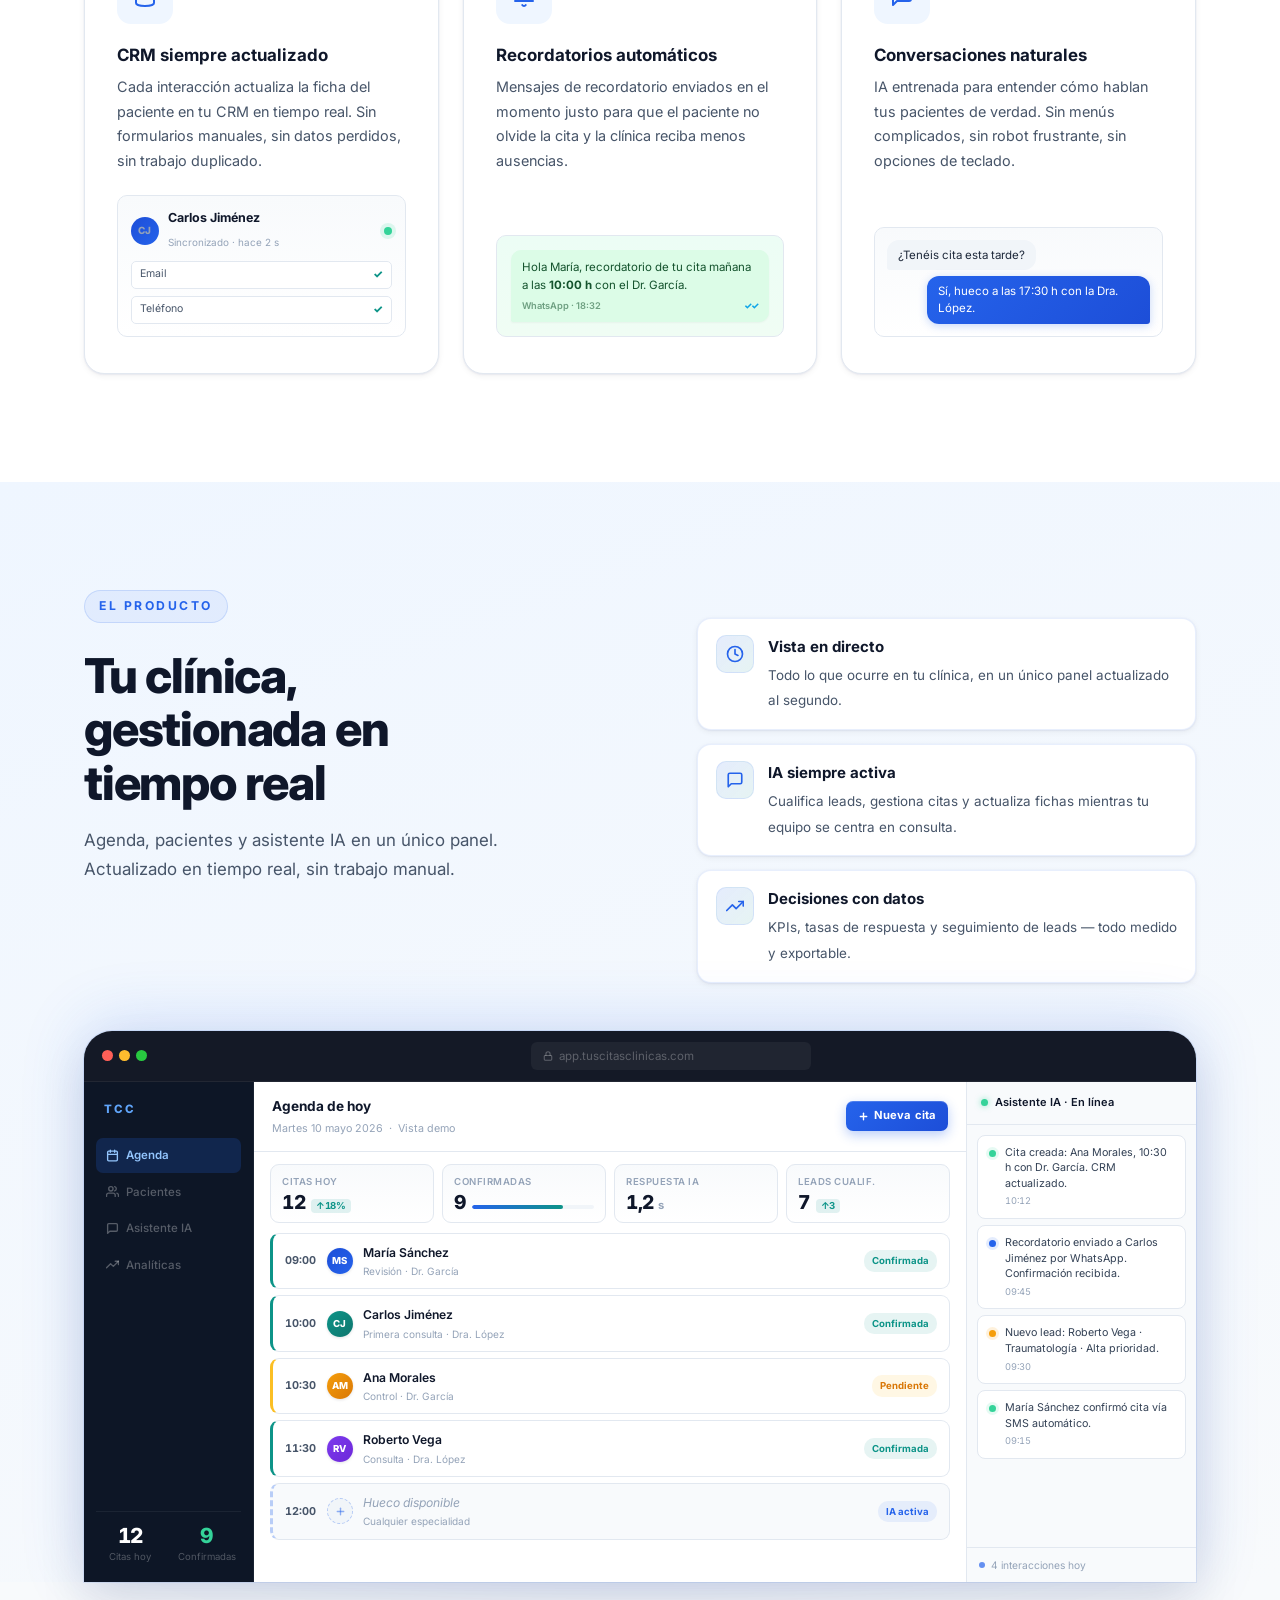
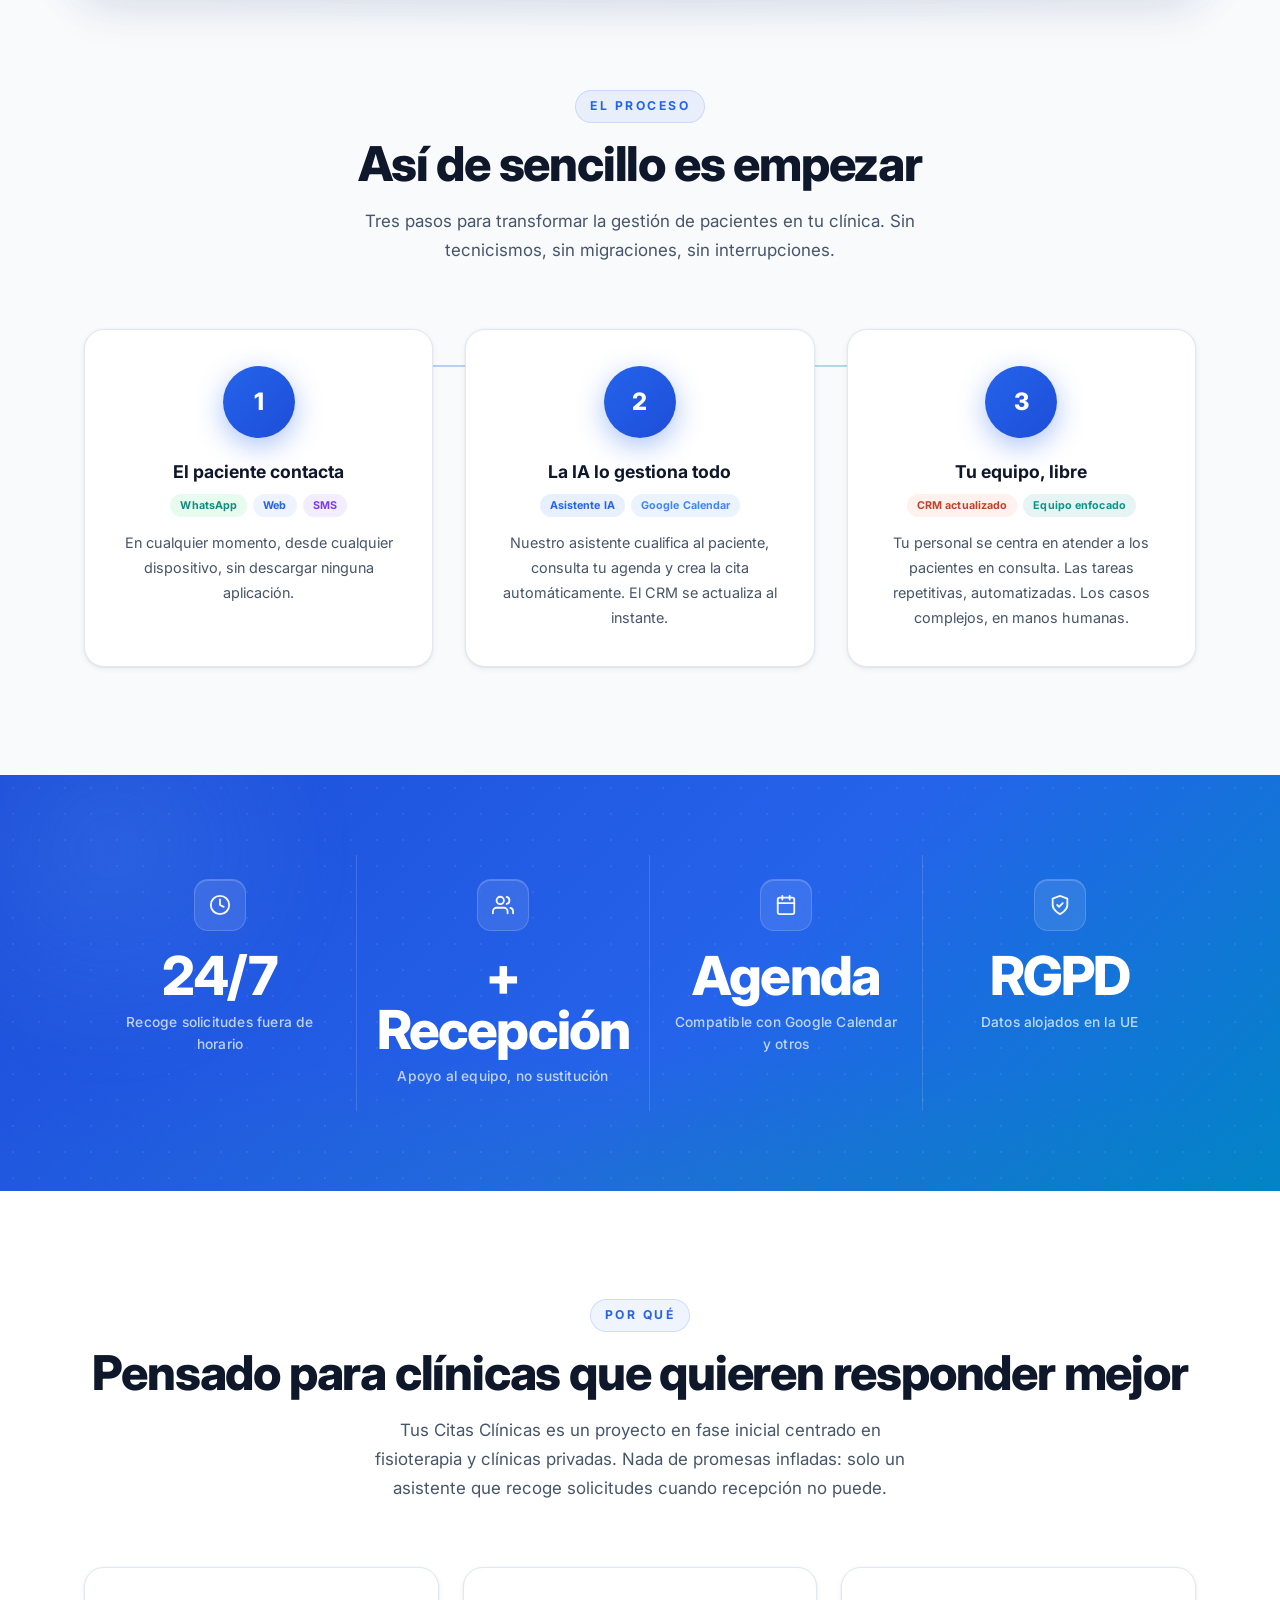
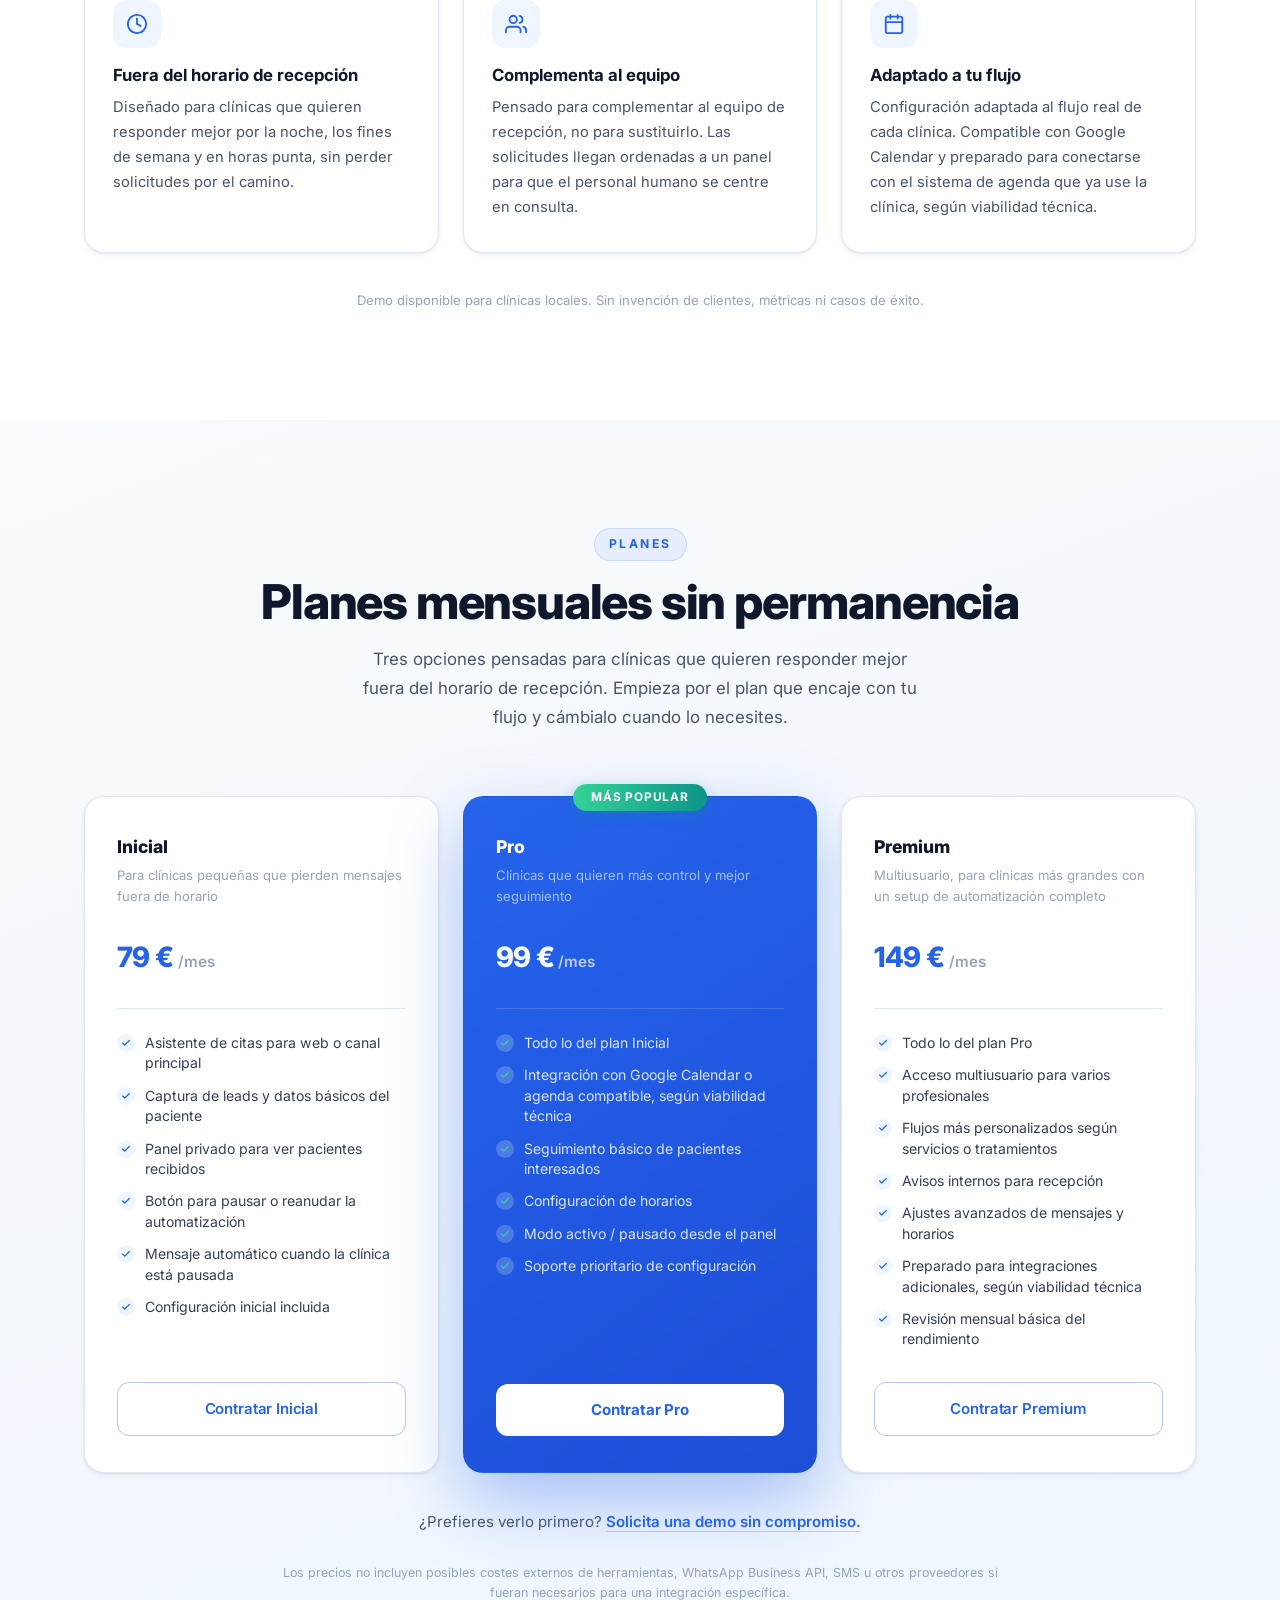
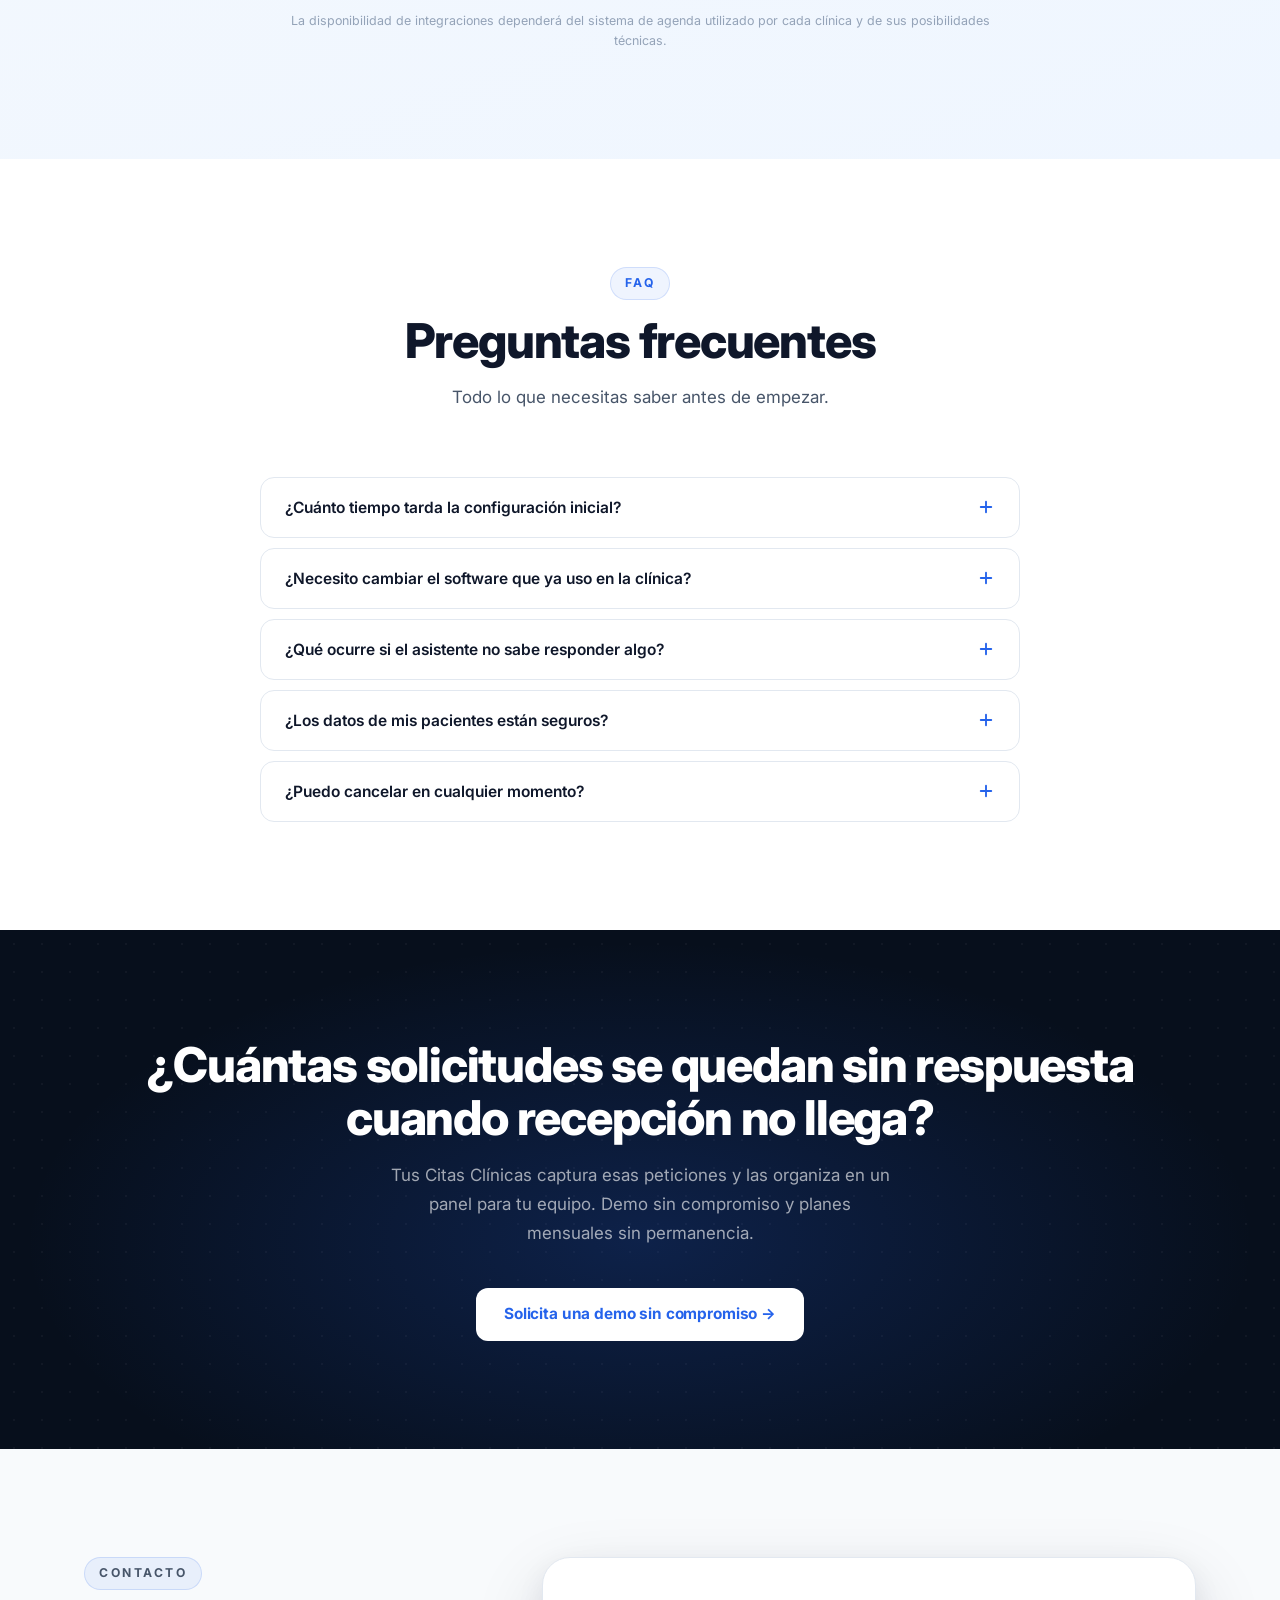
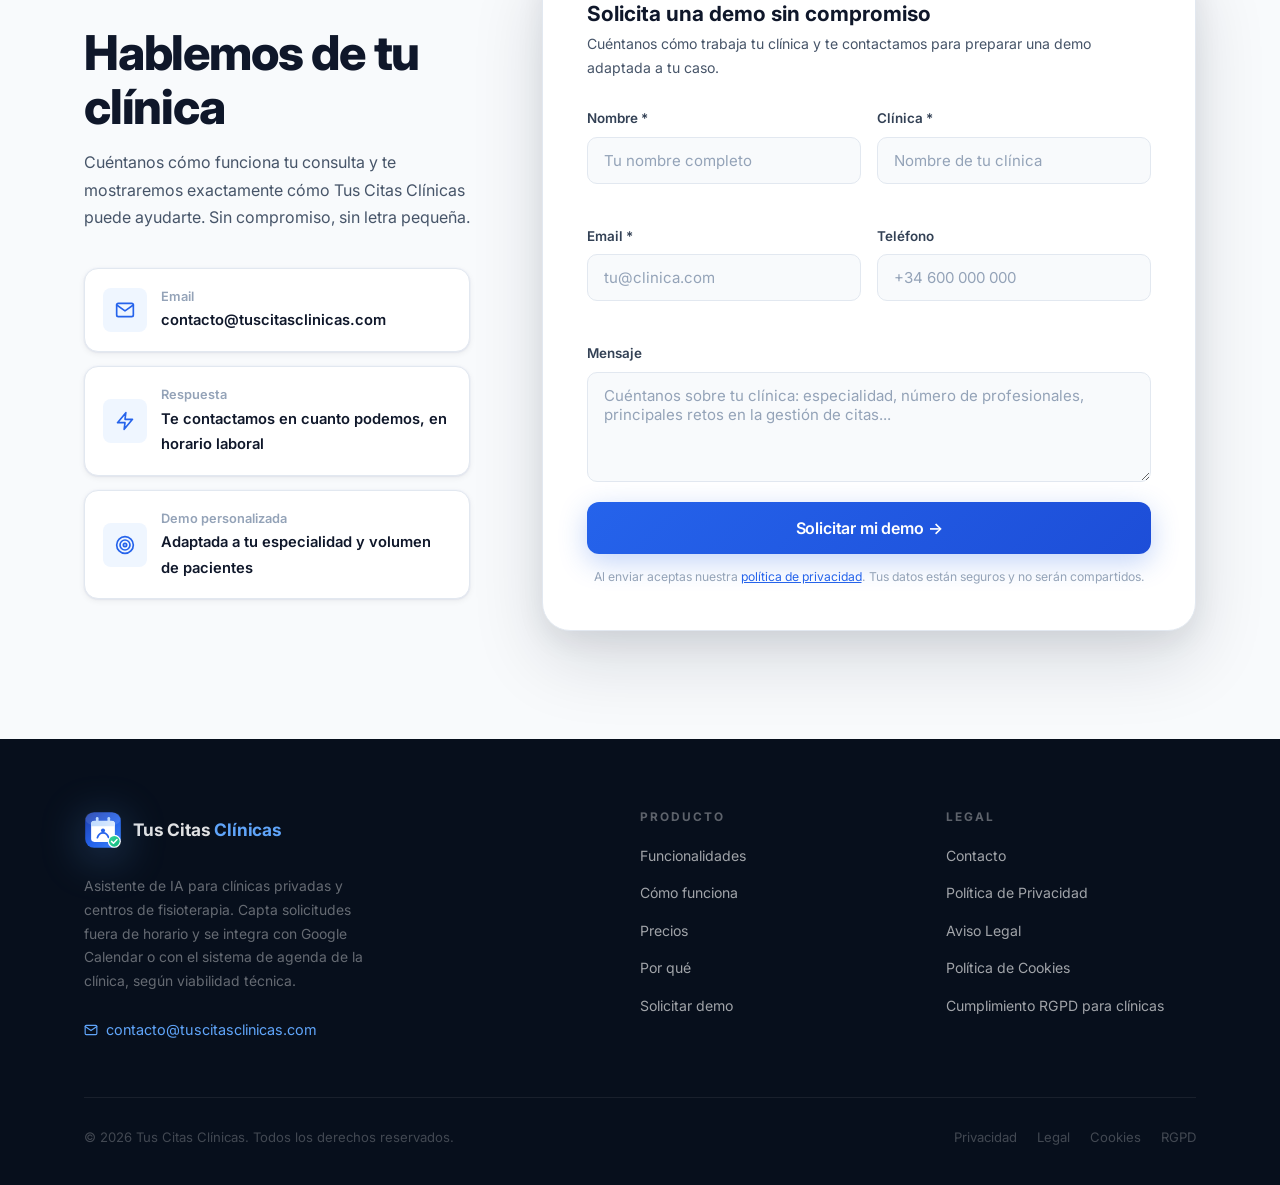
==== commit 564a365e: "Position Premium as multi-user plan for larger clinics Update the Premium tagline to lead with "Mult" ====
--- a/index.html
+++ b/index.html
@@ -776,13 +776,17 @@
 
         <div class="pricing-card fade-up">
           <div class="pricing-tier">Premium</div>
-          <div class="pricing-for">Clínicas con un setup de automatización más completo</div>
+          <div class="pricing-for">Multiusuario, para clínicas más grandes con un setup de automatización completo</div>
           <div class="pricing-price">149 €<span class="pricing-price-unit">/mes</span></div>
           <div class="pricing-divider"></div>
           <ul class="pricing-features">
             <li>
               <span class="pricing-check"><svg width="10" height="10" viewBox="0 0 24 24" fill="none" stroke="currentColor" stroke-width="3" stroke-linecap="round" stroke-linejoin="round"><polyline points="20 6 9 17 4 12"/></svg></span>
               Todo lo del plan Pro
+            </li>
+            <li>
+              <span class="pricing-check"><svg width="10" height="10" viewBox="0 0 24 24" fill="none" stroke="currentColor" stroke-width="3" stroke-linecap="round" stroke-linejoin="round"><polyline points="20 6 9 17 4 12"/></svg></span>
+              Acceso multiusuario para varios profesionales
             </li>
             <li>
               <span class="pricing-check"><svg width="10" height="10" viewBox="0 0 24 24" fill="none" stroke="currentColor" stroke-width="3" stroke-linecap="round" stroke-linejoin="round"><polyline points="20 6 9 17 4 12"/></svg></span>
